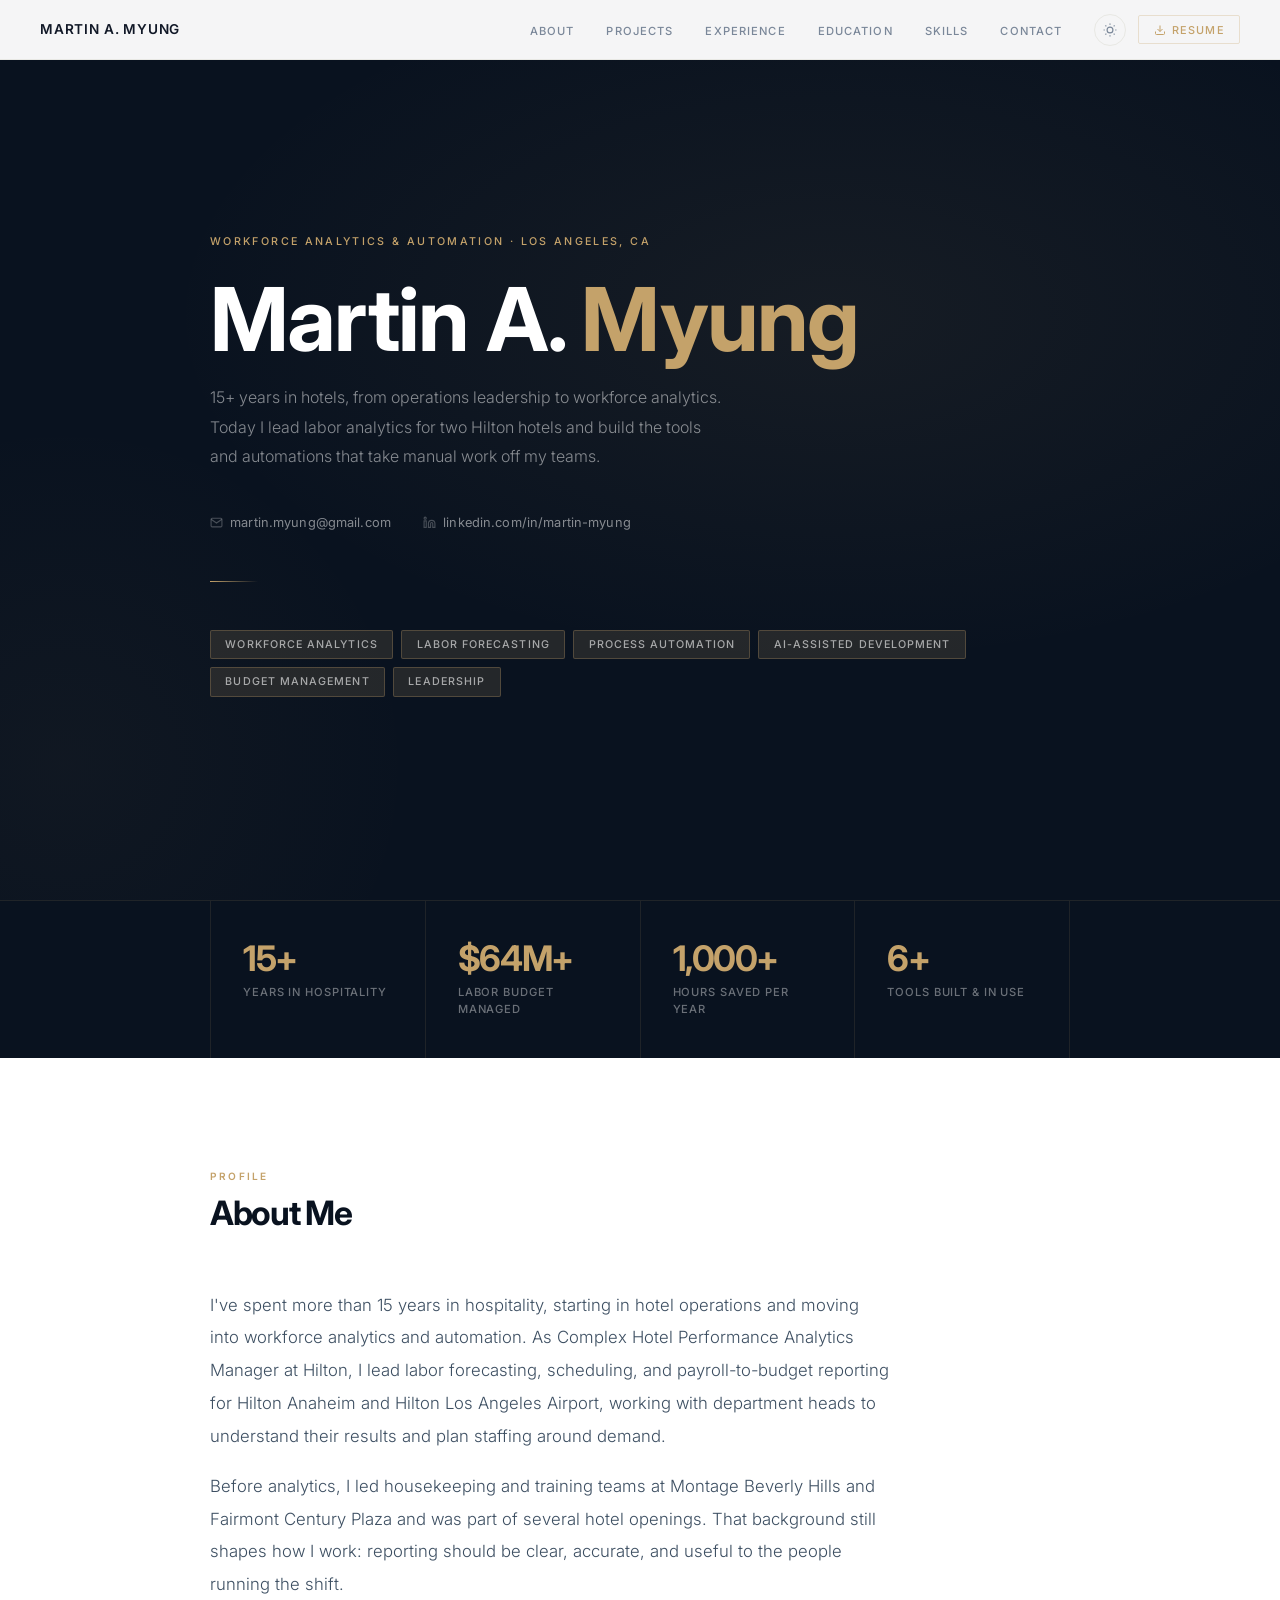
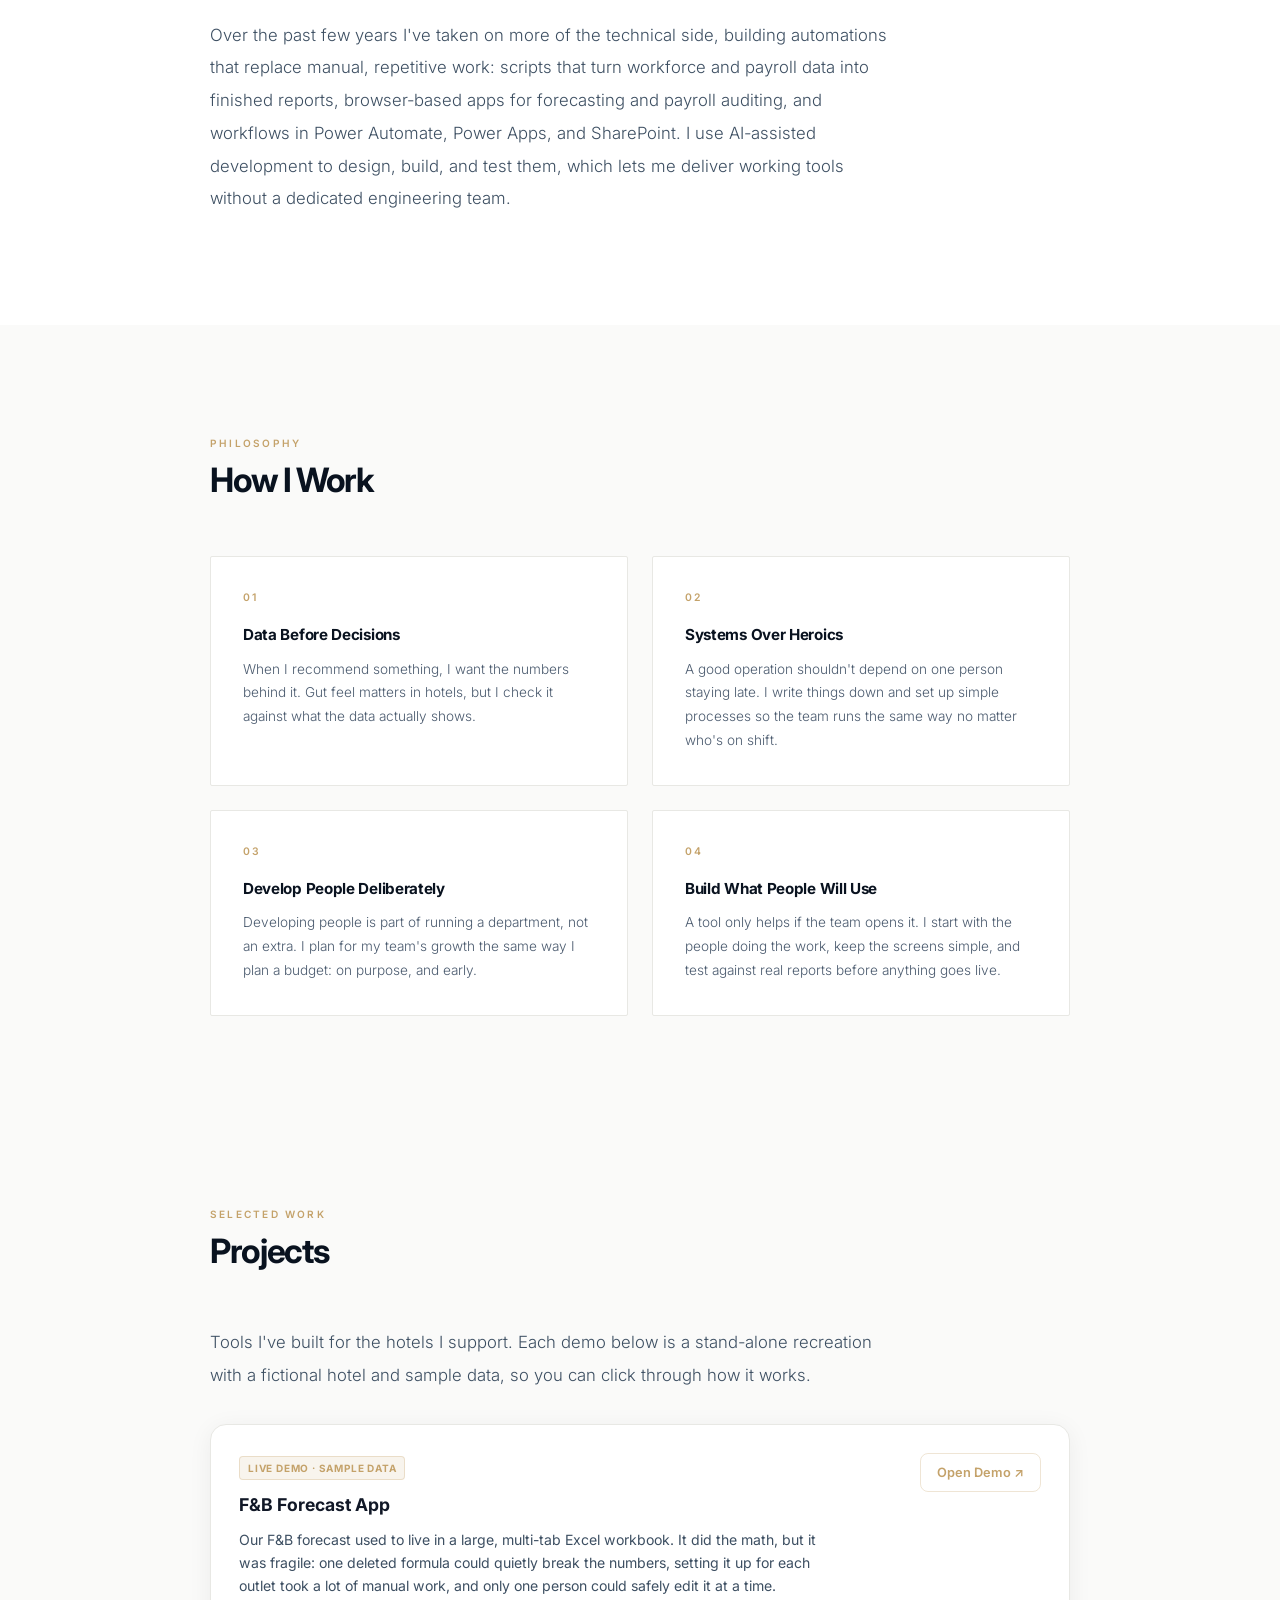
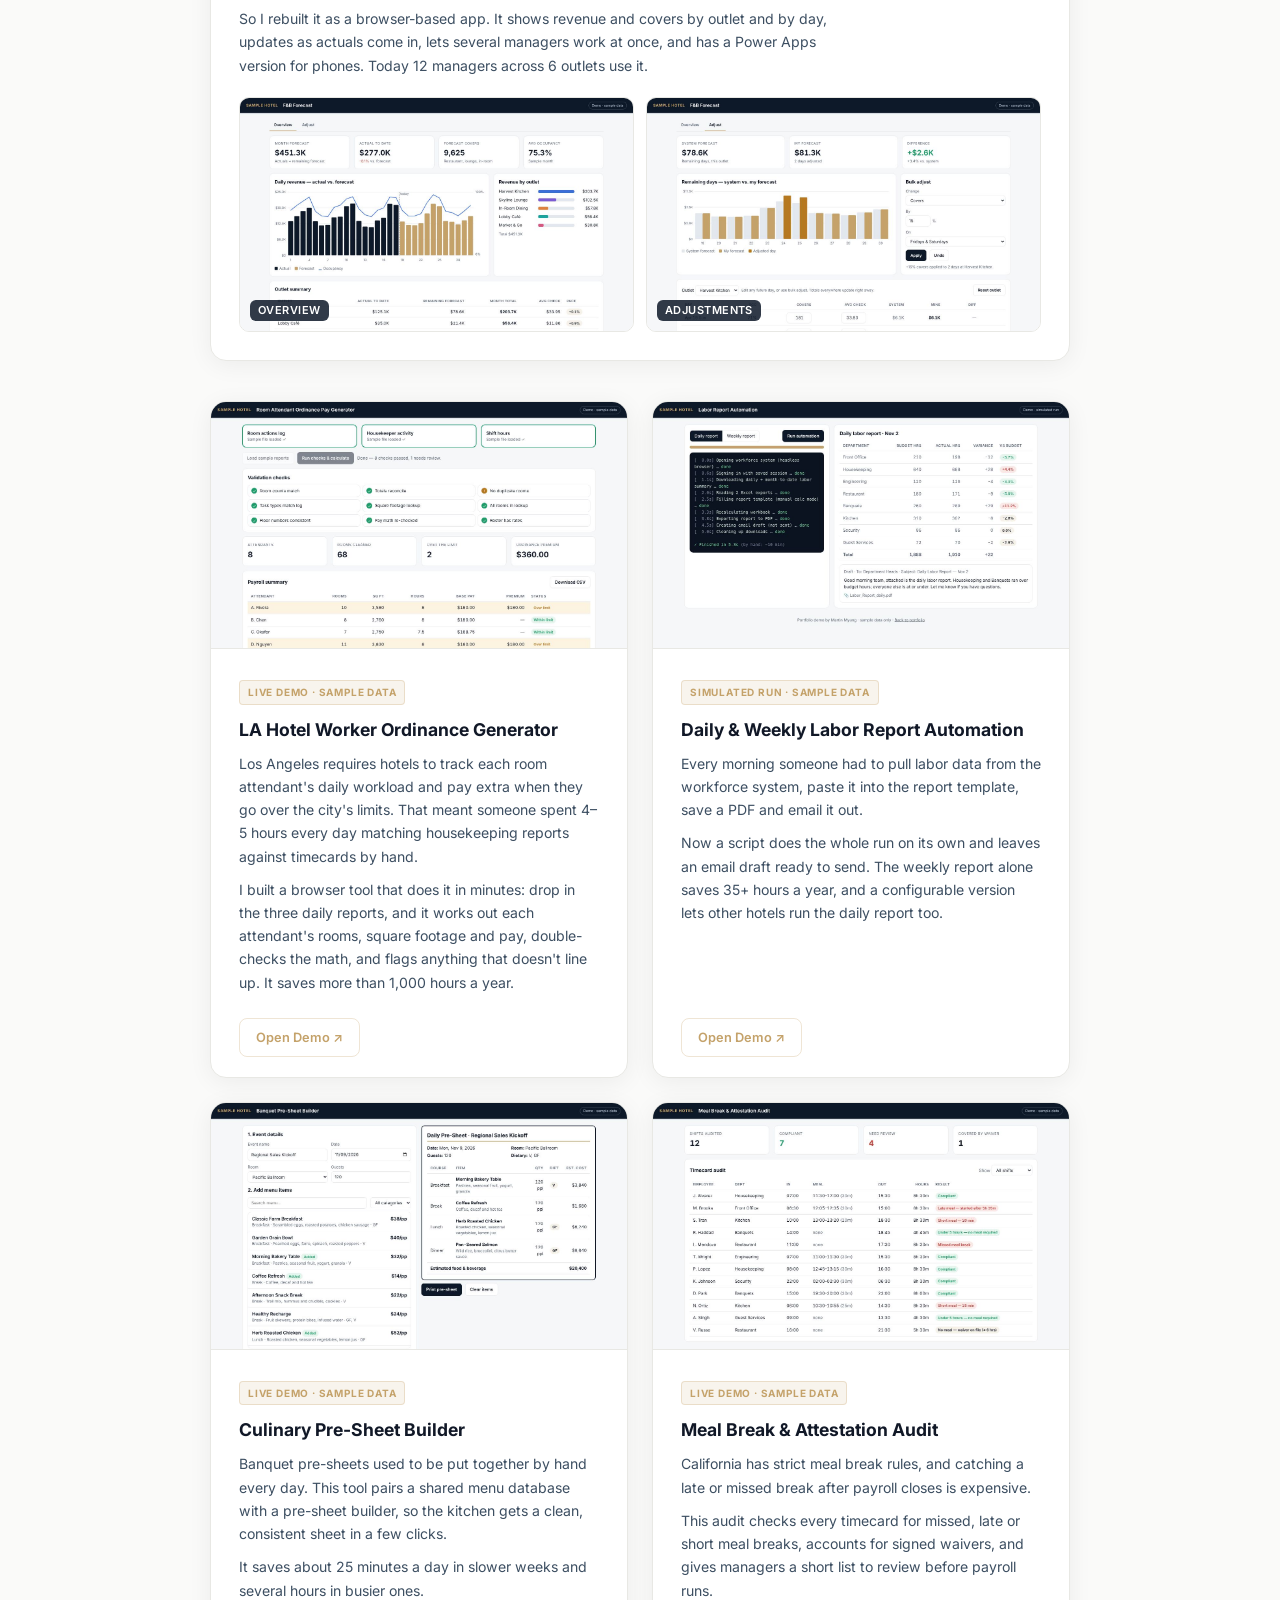
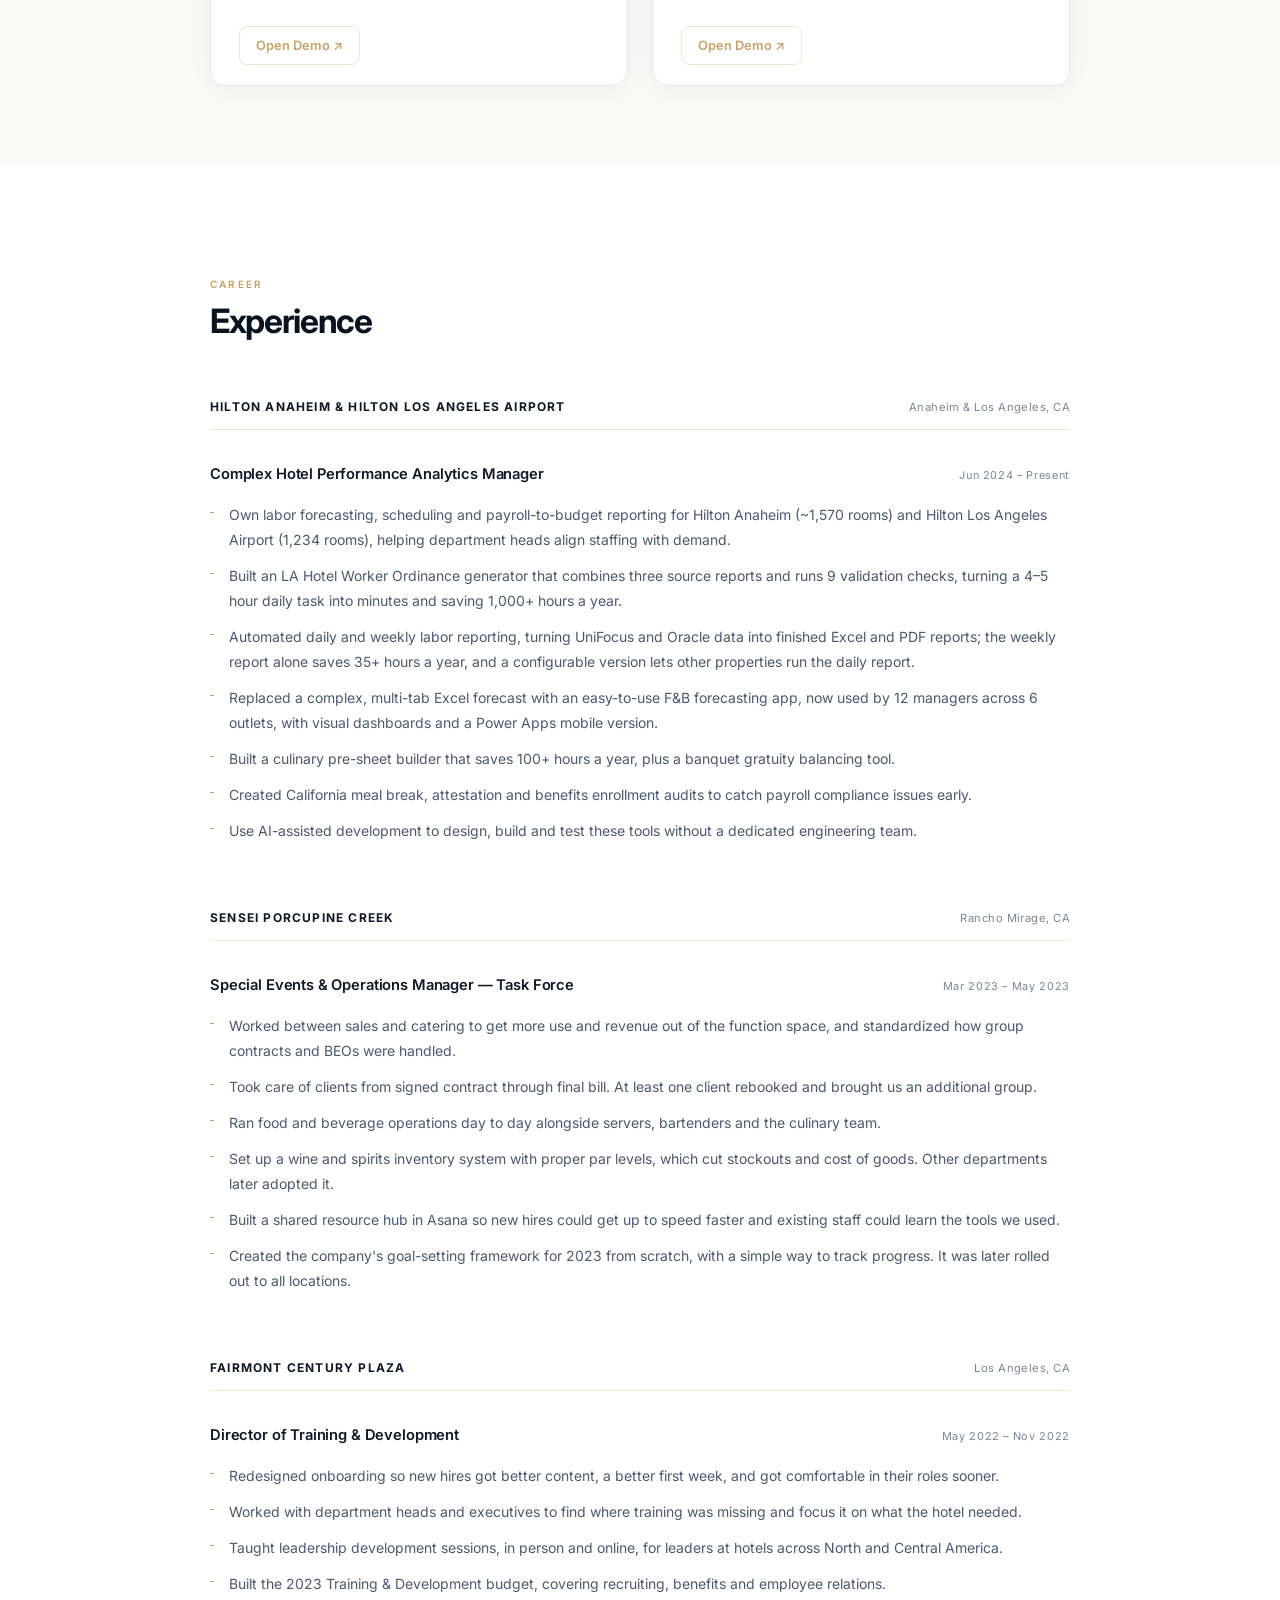
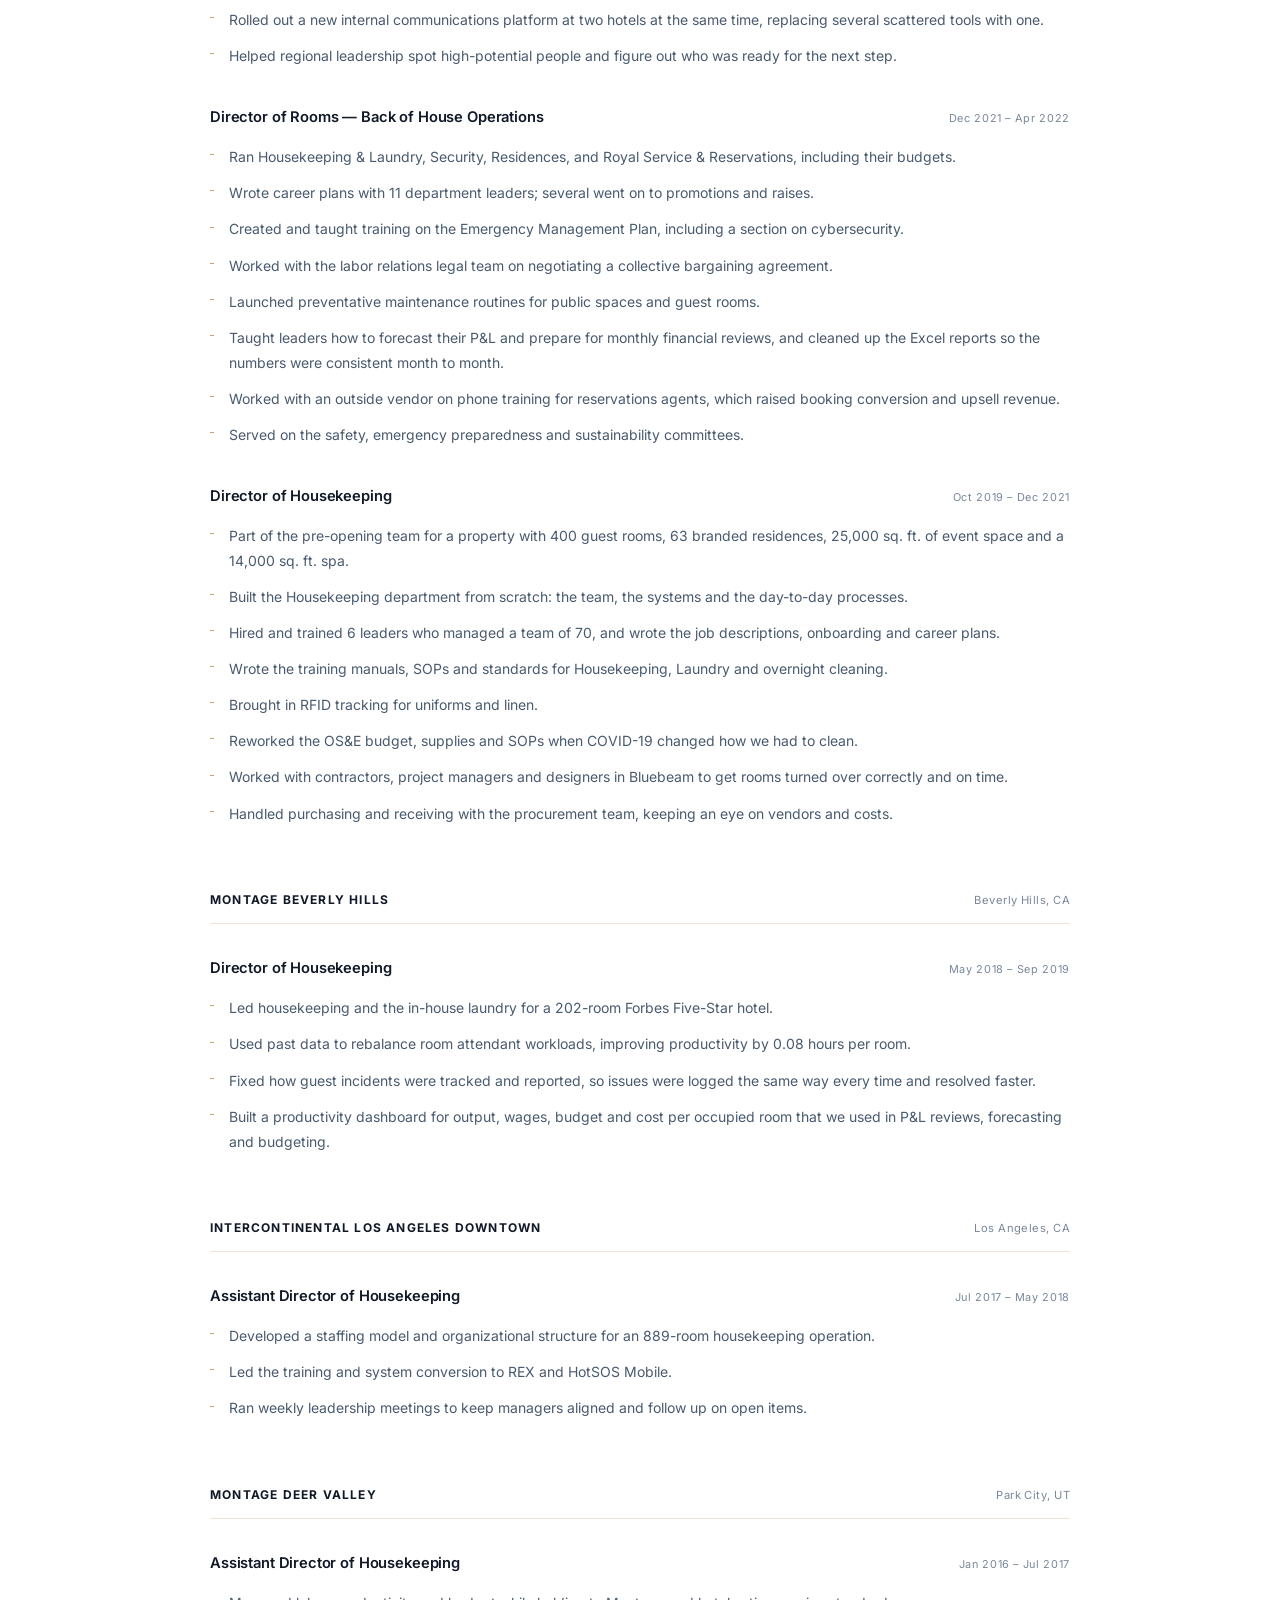
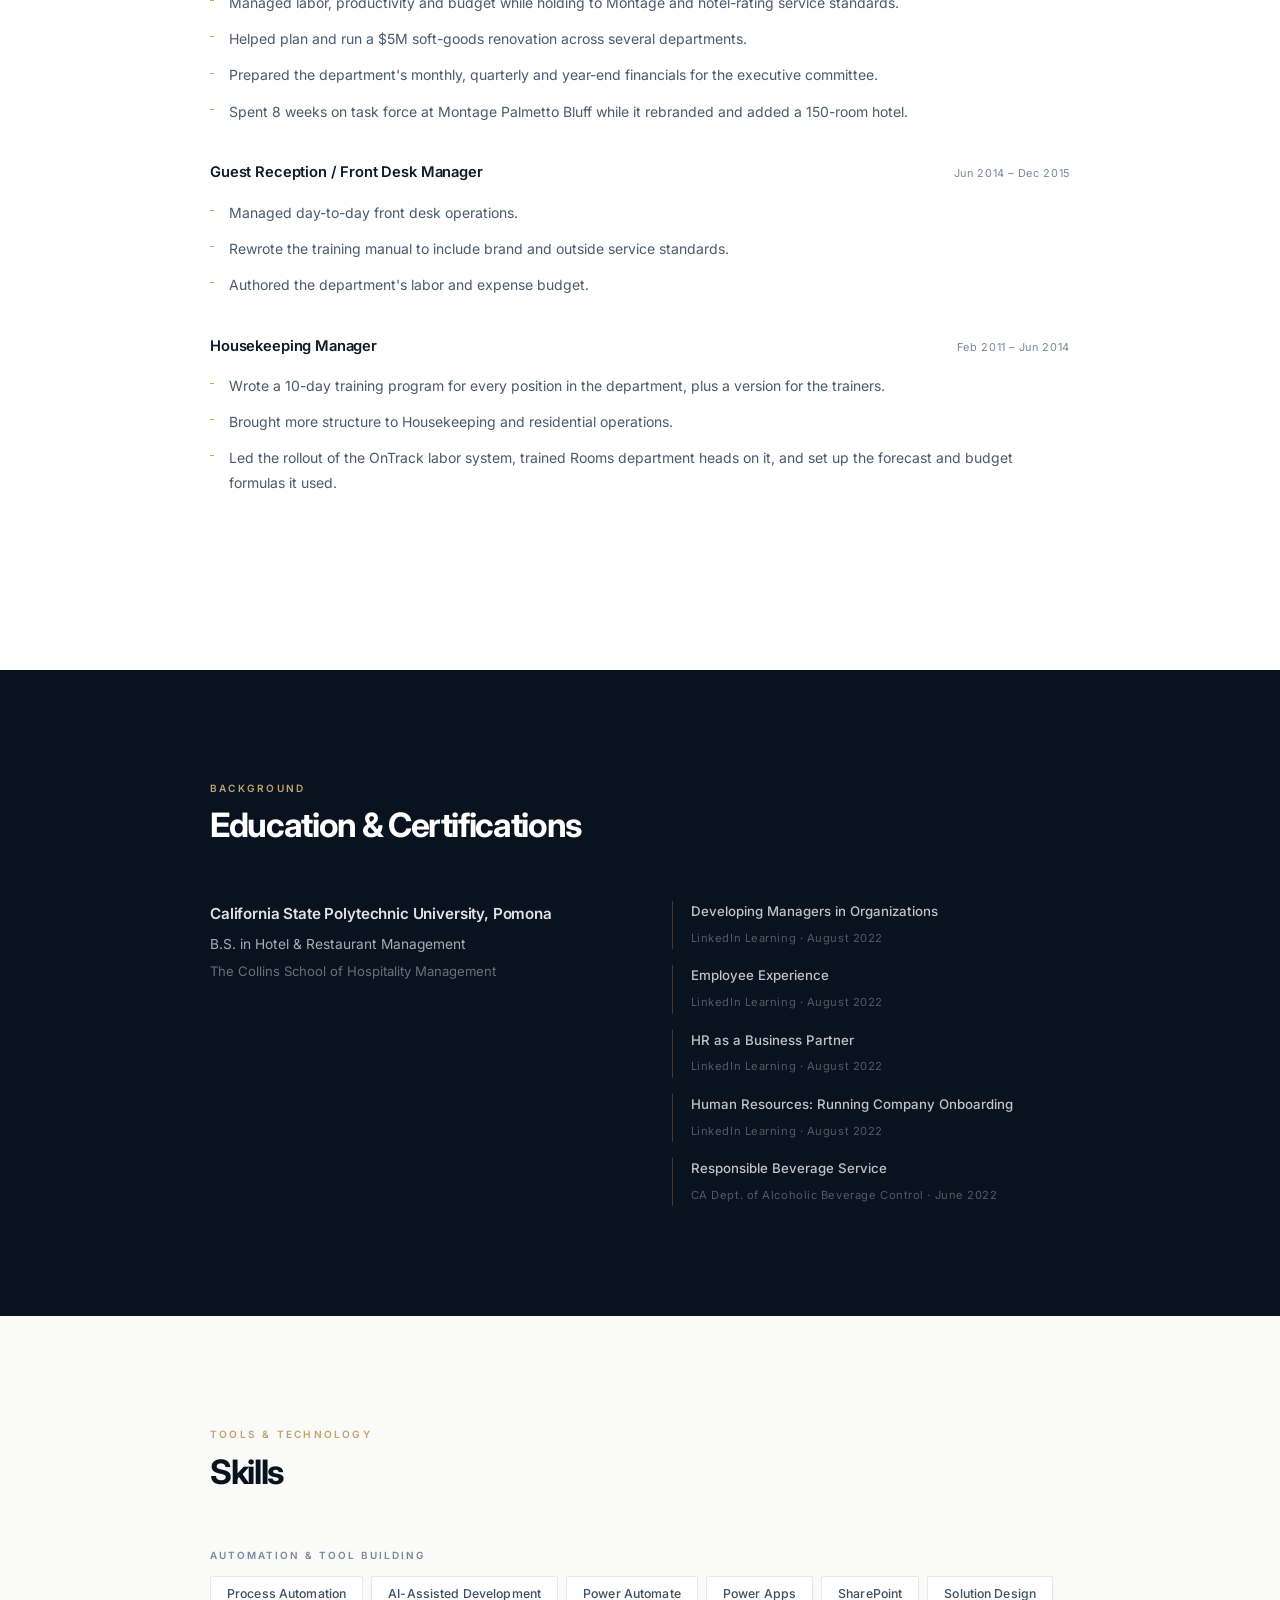
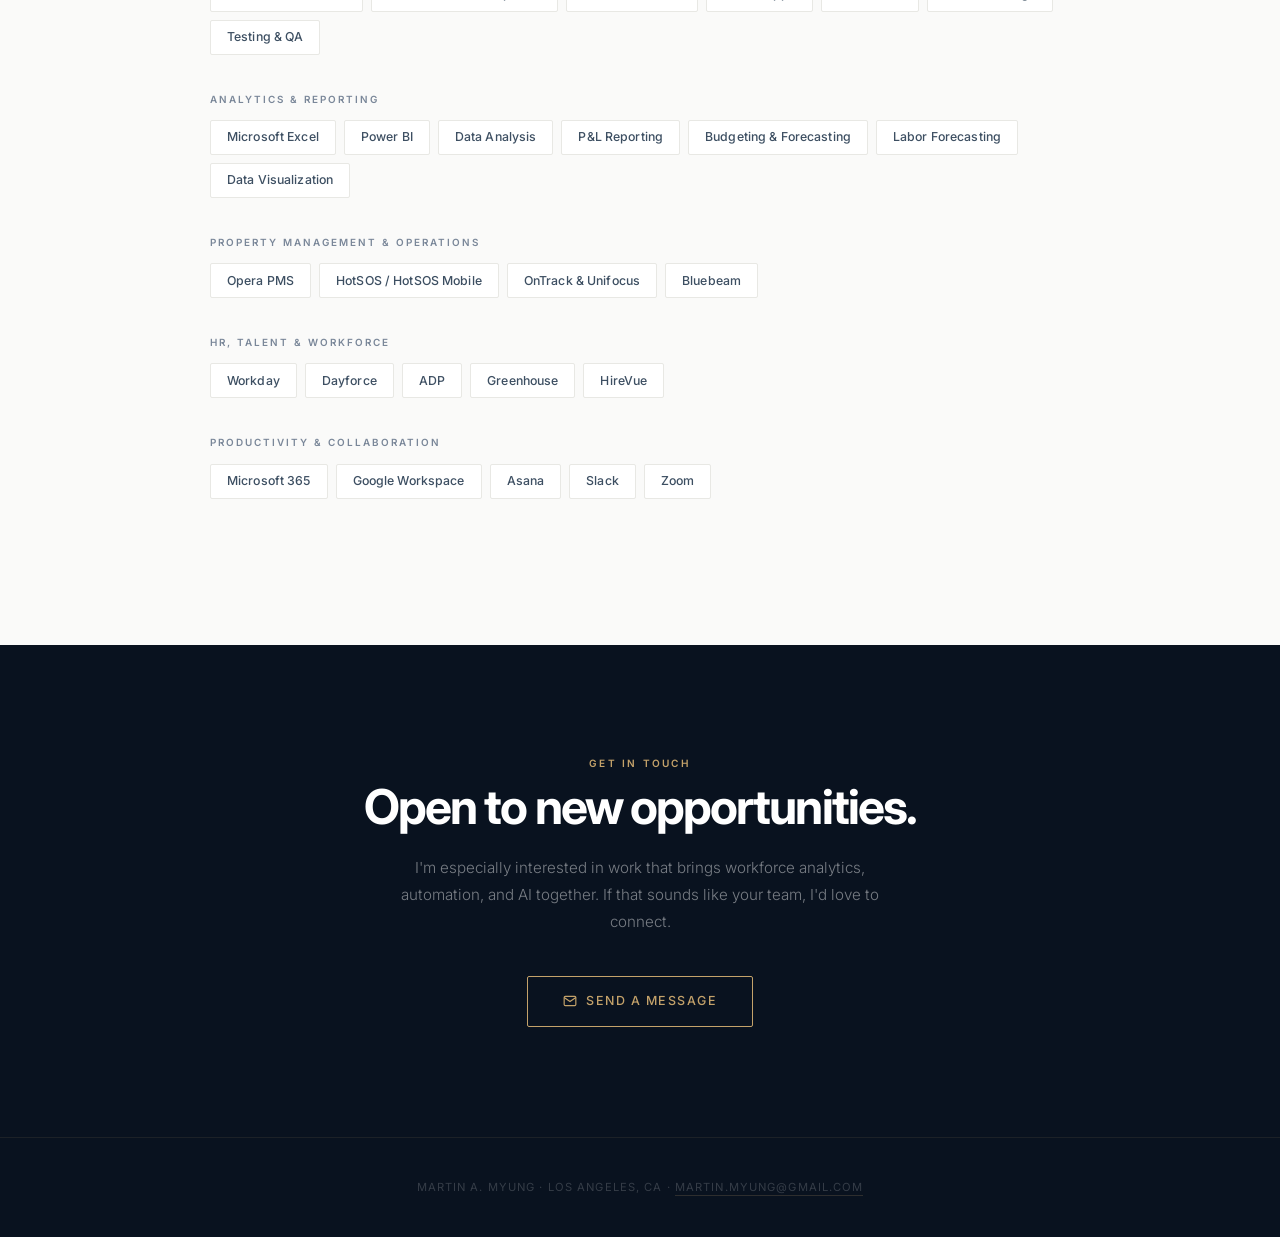
==== index.html @ 3f3755f2 "Rewrite page copy in a more natural voice" ====
<!DOCTYPE html>
<html lang="en">
<head>
  <meta charset="UTF-8" />
  <meta name="viewport" content="width=device-width, initial-scale=1.0" />
  <title>Martin A. Myung — Workforce Analytics &amp; Automation</title>
  <meta name="robots" content="noindex, nofollow" />
  <link rel="preconnect" href="https://fonts.googleapis.com" />
  <link rel="preconnect" href="https://fonts.gstatic.com" crossorigin />
  <link href="https://fonts.googleapis.com/css2?family=Inter:wght@300;400;500;600;700&display=swap" rel="stylesheet" />
  <style>
    *, *::before, *::after { box-sizing: border-box; margin: 0; padding: 0; }

    /* ── THEME VARIABLES ── */
    :root {
      --ink:        #09121f;
      --ink-lt:     #1a2638;
      --gold:       #c4a26a;
      --gold-dim:   rgba(196,162,106,0.15);
      --gold-line:  rgba(196,162,106,0.28);
      --bg:         #ffffff;
      --bg-alt:     #fafaf9;
      --surface:    #f2f2f0;
      --fg:         #111827;
      --fg-2:       #3d4f62;
      --fg-3:       #4a5a6e;
      --muted:      #7a8799;
      --border:     #e8e8e4;
      --nav-bg:     rgba(255,255,255,0.96);
      --nav-border: #e8e8e4;
      --title-col:  #09121f;
    }

    body.dark {
      --bg:         #0d1829;
      --bg-alt:     #0a1422;
      --surface:    #0f1e30;
      --fg:         #dde6f0;
      --fg-2:       #8fa5bc;
      --fg-3:       #7a95ab;
      --muted:      #556980;
      --border:     rgba(255,255,255,0.08);
      --nav-bg:     rgba(9,18,31,0.97);
      --nav-border: rgba(255,255,255,0.07);
      --title-col:  #dde6f0;
    }

    html { scroll-behavior: smooth; }

    body {
      font-family: 'Inter', sans-serif;
      background: var(--bg);
      color: var(--fg);
      line-height: 1.65;
      transition: background 0.3s, color 0.3s;
    }

    /* ── SCROLL PROGRESS ── */
    #progress-bar {
      position: fixed; top: 0; left: 0; z-index: 200;
      height: 2px; width: 0;
      background: linear-gradient(to right, var(--gold), rgba(196,162,106,0.4));
      transition: width 0.1s linear;
      pointer-events: none;
    }

    /* ── NAV ── */
    nav {
      position: fixed; top: 0; left: 0; right: 0; z-index: 100;
      background: var(--nav-bg);
      backdrop-filter: blur(12px);
      border-bottom: 1px solid var(--nav-border);
      padding: 0 2.5rem;
      display: flex; align-items: center; justify-content: space-between;
      height: 60px;
      transition: background 0.3s, border-color 0.3s;
    }
    nav .logo {
      font-size: 0.85rem; font-weight: 600;
      color: var(--fg); letter-spacing: 0.06em;
      text-transform: uppercase;
      transition: color 0.3s;
    }
    .nav-right {
      display: flex; align-items: center; gap: 2rem;
    }
    nav ul {
      list-style: none;
      display: flex; gap: 2rem;
    }
    nav ul a {
      color: var(--muted);
      text-decoration: none; font-size: 0.7rem;
      font-weight: 500; letter-spacing: 0.1em;
      text-transform: uppercase;
      transition: color 0.2s;
      position: relative; padding-bottom: 3px;
    }
    nav ul a::after {
      content: ''; position: absolute; bottom: 0; left: 0;
      width: 0; height: 1px; background: var(--gold);
      transition: width 0.2s ease;
    }
    nav ul a:hover { color: var(--fg); }
    nav ul a:hover::after { width: 100%; }
    .nav-actions {
      display: flex; align-items: center; gap: 0.75rem;
    }
    .theme-toggle {
      background: none; border: 1px solid var(--border);
      border-radius: 50%; width: 32px; height: 32px;
      cursor: pointer; display: flex; align-items: center; justify-content: center;
      color: var(--muted); transition: border-color 0.2s, color 0.2s;
    }
    .theme-toggle:hover { border-color: var(--gold); color: var(--gold); }
    .theme-toggle svg { width: 14px; height: 14px; }
    .icon-moon { display: none; }
    body.dark .icon-sun { display: none; }
    body.dark .icon-moon { display: block; }
    .nav-pdf {
      background: none; border: 1px solid var(--gold-line);
      color: var(--gold); font-size: 0.68rem; font-weight: 500;
      letter-spacing: 0.1em; text-transform: uppercase;
      padding: 0.4rem 0.9rem; border-radius: 2px;
      cursor: pointer; display: flex; align-items: center; gap: 0.4rem;
      transition: background 0.2s, color 0.2s;
      font-family: 'Inter', sans-serif;
    }
    .nav-pdf:hover { background: var(--gold-dim); color: var(--gold); }
    .nav-pdf svg { width: 12px; height: 12px; }

    /* ── FADE-IN ANIMATION ── */
    .fade-in {
      opacity: 0; transform: translateY(22px);
      transition: opacity 0.65s ease, transform 0.65s ease;
    }
    .fade-in.visible { opacity: 1; transform: translateY(0); }

    /* ── HERO ── */
    .hero {
      min-height: 100vh;
      background: var(--ink);
      display: flex; align-items: center;
      padding: 110px 2.5rem 80px;
      position: relative; overflow: hidden;
    }
    .hero::before {
      content: '';
      position: absolute; inset: 0;
      background:
        radial-gradient(ellipse 80% 60% at 65% 35%, rgba(196,162,106,0.07) 0%, transparent 65%),
        radial-gradient(ellipse 50% 70% at 5% 85%, rgba(196,162,106,0.04) 0%, transparent 55%);
      pointer-events: none;
    }
    .hero-inner {
      max-width: 860px; margin: 0 auto; width: 100%;
      position: relative;
    }
    .hero-eyebrow {
      font-size: 0.67rem; letter-spacing: 0.22em;
      text-transform: uppercase; color: var(--gold);
      font-weight: 500; margin-bottom: 1.5rem;
    }
    .hero h1 {
      font-size: clamp(3rem, 7.5vw, 5.5rem);
      font-weight: 700; line-height: 1.0;
      color: #fff; margin-bottom: 1.25rem;
      letter-spacing: -0.02em;
    }
    .hero h1 span { color: var(--gold); }
    .hero-tagline {
      font-size: 1rem; font-weight: 300;
      color: rgba(255,255,255,0.5);
      max-width: 520px; margin-bottom: 2.5rem;
      line-height: 1.85;
    }
    .hero-contact {
      display: flex; flex-wrap: wrap; gap: 2rem;
    }
    .hero-contact a {
      color: rgba(255,255,255,0.5); text-decoration: none;
      font-size: 0.8rem; font-weight: 400;
      display: flex; align-items: center; gap: 0.45rem;
      transition: color 0.2s; letter-spacing: 0.01em;
    }
    .hero-contact a:hover { color: rgba(255,255,255,0.9); }
    .hero-contact a svg { width: 13px; height: 13px; opacity: 0.5; }
    .hero-divider {
      width: 48px; height: 1px;
      background: linear-gradient(to right, var(--gold), transparent);
      margin: 3rem 0;
    }
    .competencies-bar {
      display: flex; flex-wrap: wrap; gap: 0.5rem;
    }
    .chip {
      border: 1px solid var(--gold-line);
      background: var(--gold-dim);
      color: rgba(255,255,255,0.6); font-size: 0.67rem;
      font-weight: 500; letter-spacing: 0.1em;
      text-transform: uppercase;
      padding: 0.3rem 0.9rem; border-radius: 2px;
      transition: background 0.2s, color 0.2s;
    }
    .chip:hover { background: rgba(196,162,106,0.28); color: rgba(255,255,255,0.88); }

    /* ── STATS ── */
    #stats {
      background: var(--ink);
      padding: 0 2.5rem;
      border-top: 1px solid rgba(196,162,106,0.12);
    }
    .stats-inner {
      max-width: 860px; margin: 0 auto;
      display: grid; grid-template-columns: repeat(4,1fr);
      border-left: 1px solid rgba(196,162,106,0.12);
    }
    .stat {
      padding: 2.5rem 2rem;
      border-right: 1px solid rgba(196,162,106,0.12);
      transition: background 0.2s;
    }
    .stat:hover { background: rgba(196,162,106,0.04); }
    .stat-number {
      display: block;
      font-size: 2.2rem; font-weight: 700;
      color: var(--gold); letter-spacing: -0.04em;
      line-height: 1; margin-bottom: 0.5rem;
    }
    .stat-label {
      display: block;
      font-size: 0.7rem; font-weight: 500;
      color: rgba(255,255,255,0.4);
      letter-spacing: 0.08em; text-transform: uppercase;
      line-height: 1.5;
    }
    @media (max-width: 640px) {
      .stats-inner { grid-template-columns: repeat(2,1fr); }
    }

    /* ── SECTIONS ── */
    section { padding: 110px 2.5rem; }
    .container { max-width: 860px; margin: 0 auto; }

    .section-label {
      font-size: 0.63rem; letter-spacing: 0.22em;
      text-transform: uppercase; color: var(--gold);
      font-weight: 600; margin-bottom: 0.6rem;
    }
    .section-title {
      font-size: 2.1rem; font-weight: 700;
      color: var(--title-col); margin-bottom: 3.5rem;
      letter-spacing: -0.04em; line-height: 1.15;
      transition: color 0.3s;
    }

    /* ── SUMMARY ── */
    #summary { background: var(--bg); transition: background 0.3s; }
    .summary-text {
      font-size: 1.05rem; font-weight: 300;
      line-height: 1.95; max-width: 680px;
      color: var(--fg-2); transition: color 0.3s;
    }

    /* ── HOW I WORK ── */
    #approach { background: var(--bg-alt); transition: background 0.3s; }
    .summary-text + .summary-text { margin-top: 1.1rem; }
    .principles-grid {
      display: grid; grid-template-columns: repeat(2, 1fr); gap: 1.5rem;
    }
    @media (max-width: 720px) { .principles-grid { grid-template-columns: 1fr; } }
    .principle {
      padding: 2rem;
      border: 1px solid var(--border);
      border-radius: 2px;
      background: var(--bg);
      transition: border-color 0.25s, background 0.3s, transform 0.25s;
    }
    .principle:hover {
      border-color: var(--gold-line);
      transform: translateY(-3px);
    }
    .principle-number {
      display: block;
      font-size: 0.65rem; font-weight: 600;
      color: var(--gold); letter-spacing: 0.15em;
      margin-bottom: 1rem;
    }
    .principle h3 {
      font-size: 0.95rem; font-weight: 700;
      color: var(--title-col); letter-spacing: -0.02em;
      margin-bottom: 0.65rem;
      transition: color 0.3s;
    }
    .principle p {
      font-size: 0.85rem; line-height: 1.75;
      color: var(--fg-3); font-weight: 300;
      transition: color 0.3s;
    }

    /* ── EXPERIENCE ── */
    #experience { background: var(--bg); transition: background 0.3s; }

    .company-block { margin-bottom: 4rem; }
    .company-header {
      display: flex; align-items: baseline;
      justify-content: space-between; flex-wrap: wrap;
      gap: 0.5rem;
      border-bottom: 1px solid var(--gold-line);
      padding-bottom: 0.8rem; margin-bottom: 2rem;
      transition: border-color 0.3s;
    }
    .company-name {
      font-size: 0.75rem; font-weight: 700;
      color: var(--fg); letter-spacing: 0.1em;
      text-transform: uppercase;
      transition: color 0.3s;
    }
    .company-location {
      font-size: 0.7rem; color: var(--muted);
      font-weight: 400; letter-spacing: 0.04em;
      transition: color 0.3s;
    }

    .role { margin-bottom: 2.25rem; }
    .role-header {
      display: flex; align-items: baseline;
      justify-content: space-between; flex-wrap: wrap;
      gap: 0.5rem; margin-bottom: 1rem;
    }
    .role-title {
      font-size: 0.92rem; font-weight: 600;
      color: var(--fg); letter-spacing: -0.01em;
      transition: color 0.3s;
    }
    .role-dates {
      font-size: 0.68rem; color: var(--muted);
      font-weight: 400; white-space: nowrap;
      letter-spacing: 0.06em;
      transition: color 0.3s;
    }
    .role ul {
      list-style: none; padding: 0;
      display: flex; flex-direction: column; gap: 0.7rem;
    }
    .role ul li {
      font-size: 0.875rem; line-height: 1.78;
      color: var(--fg-3);
      padding-left: 1.2rem; position: relative;
      transition: color 0.3s;
    }
    .role ul li::before {
      content: '';
      position: absolute; left: 0; top: 0.65em;
      width: 4px; height: 1px;
      background: var(--gold);
    }

    /* ── EDUCATION & CERTS ── */
    #education { background: var(--ink); }
    #education .section-title { color: #fff; }
    #education .section-label { color: var(--gold); }

    .edu-grid {
      display: grid;
      grid-template-columns: 1fr 1fr;
      gap: 4rem;
    }
    @media (max-width: 640px) { .edu-grid { grid-template-columns: 1fr; } }

    .edu-block h3 {
      font-size: 0.95rem; font-weight: 600;
      color: rgba(255,255,255,0.88);
      letter-spacing: -0.01em; margin-bottom: 0.45rem;
    }
    .edu-block p {
      font-size: 0.82rem; color: rgba(255,255,255,0.4);
      line-height: 1.65;
    }
    .edu-block .degree {
      font-size: 0.86rem; color: rgba(255,255,255,0.65);
      margin-bottom: 0.3rem;
    }
    .cert-list {
      list-style: none;
      display: flex; flex-direction: column; gap: 1rem;
    }
    .cert-list li {
      border-left: 1px solid var(--gold-line);
      padding-left: 1.1rem;
      transition: border-color 0.2s;
    }
    .cert-list li:hover { border-color: var(--gold); }
    .cert-list li strong {
      display: block; font-size: 0.83rem;
      font-weight: 500; color: rgba(255,255,255,0.75);
    }
    .cert-list li span {
      font-size: 0.7rem; color: rgba(255,255,255,0.3);
      letter-spacing: 0.05em;
    }

    /* ── SKILLS ── */
    #skills { background: var(--bg-alt); transition: background 0.3s; }
    .skills-group { margin-bottom: 2.25rem; }
    .skills-group-label {
      font-size: 0.62rem; letter-spacing: 0.2em;
      text-transform: uppercase; color: var(--muted);
      font-weight: 600; margin-bottom: 0.8rem;
      transition: color 0.3s;
    }
    .skills-grid {
      display: flex; flex-wrap: wrap; gap: 0.5rem;
    }
    .skill-tag {
      background: var(--bg);
      border: 1px solid var(--border);
      color: var(--fg-2); font-size: 0.77rem;
      font-weight: 500; letter-spacing: 0.01em;
      padding: 0.4rem 1rem; border-radius: 2px;
      transition: border-color 0.2s, color 0.2s, background 0.3s;
    }
    .skill-tag:hover { border-color: var(--gold-line); color: var(--fg); }

    /* ── CONTACT CTA ── */
    #contact {
      background: var(--ink);
      text-align: center;
    }
    .contact-inner { max-width: 600px; margin: 0 auto; }
    #contact .section-label { justify-content: center; display: block; }
    .contact-heading {
      font-size: clamp(2rem, 5vw, 3rem);
      font-weight: 700; color: #fff;
      letter-spacing: -0.04em; line-height: 1.1;
      margin-bottom: 1.25rem;
    }
    .contact-sub {
      font-size: 0.95rem; font-weight: 300;
      color: rgba(255,255,255,0.45);
      line-height: 1.8; margin-bottom: 2.5rem;
      max-width: 480px; margin-left: auto; margin-right: auto;
    }
    .contact-sub { margin-bottom: 2.5rem; }
    .cta-button {
      display: inline-flex; align-items: center; gap: 0.6rem;
      background: none;
      border: 1px solid var(--gold);
      color: var(--gold); font-size: 0.78rem; font-weight: 500;
      letter-spacing: 0.12em; text-transform: uppercase;
      padding: 0.9rem 2.2rem; border-radius: 2px;
      text-decoration: none;
      transition: background 0.2s, color 0.2s;
    }
    .cta-button:hover { background: var(--gold); color: var(--ink); }
    .cta-button svg { width: 14px; height: 14px; }

    /* ── FOOTER ── */
    footer {
      background: var(--ink);
      text-align: center; padding: 2.5rem 1rem;
      border-top: 1px solid rgba(196,162,106,0.1);
    }
    footer p {
      font-size: 0.7rem; color: rgba(255,255,255,0.18);
      letter-spacing: 0.1em; text-transform: uppercase;
    }
    footer a {
      color: inherit; text-decoration: none;
      border-bottom: 1px solid rgba(196,162,106,0.2);
      padding-bottom: 1px;
      transition: border-color 0.2s;
    }
    footer a:hover { border-color: var(--gold); }

    /* ── HAMBURGER ── */
    .hamburger {
      display: none;
      flex-direction: column; justify-content: center; gap: 5px;
      background: none; border: none; cursor: pointer;
      padding: 4px; z-index: 110;
    }
    .hamburger span {
      display: block; width: 22px; height: 1.5px;
      background: var(--fg);
      transition: transform 0.25s ease, opacity 0.25s ease;
    }
    body.menu-open .hamburger span:nth-child(1) { transform: translateY(6.5px) rotate(45deg); }
    body.menu-open .hamburger span:nth-child(2) { opacity: 0; }
    body.menu-open .hamburger span:nth-child(3) { transform: translateY(-6.5px) rotate(-45deg); }

    /* ── MOBILE MENU ── */
    .mobile-menu {
      display: none;
      position: fixed; top: 60px; left: 0; right: 0; z-index: 98;
      background: var(--nav-bg);
      backdrop-filter: blur(14px);
      border-bottom: 1px solid var(--nav-border);
      padding: 1.25rem 1.75rem 1.75rem;
      flex-direction: column;
      transition: background 0.3s;
    }
    body.menu-open .mobile-menu { display: flex; }
    .mobile-menu nav-links { display: flex; flex-direction: column; }
    .mobile-menu a {
      color: var(--fg); text-decoration: none;
      font-size: 0.78rem; font-weight: 500;
      letter-spacing: 0.1em; text-transform: uppercase;
      padding: 0.85rem 0;
      border-bottom: 1px solid var(--border);
      transition: color 0.2s;
    }
    .mobile-menu a:hover { color: var(--gold); }
    .mobile-menu-actions {
      display: flex; align-items: center; gap: 0.75rem;
      padding-top: 1.25rem;
    }

    /* ── RESPONSIVE ── */
    @media (max-width: 768px) {
      /* Nav */
      .hamburger { display: flex; }
      nav ul { display: none; }
      .nav-actions { display: none; }
      nav { padding: 0 1.5rem; }

      /* Hero */
      .hero { padding: 90px 1.5rem 60px; min-height: auto; }
      .hero-divider { margin: 2rem 0; }
      .hero-contact { gap: 1.1rem; flex-direction: column; }

      /* Stats */
      #stats { padding: 0; }
      .stat { padding: 1.6rem 1.25rem; }
      .stat-number { font-size: 1.75rem; }
      .stat-label { font-size: 0.65rem; }

      /* Sections */
      section { padding: 65px 1.5rem; }

      /* Principles */
      .principle { padding: 1.5rem; }

      /* Contact */
      .contact-heading { font-size: 2rem; }
      .contact-sub { font-size: 0.875rem; }

      /* Role header stacks nicely */
      .role-header { flex-direction: column; gap: 0.2rem; }
      .company-header { flex-direction: column; gap: 0.25rem; }

      /* Education */
      .edu-grid { gap: 2.5rem; }

      /* Footer */
      footer { padding: 2rem 1rem; }
    }

    @media (max-width: 400px) {
      .hero h1 { letter-spacing: -0.03em; }
      .stat-number { font-size: 1.5rem; }
      .cta-button { padding: 0.8rem 1.5rem; font-size: 0.72rem; }
    }

    /* ── FEATURED WORK ── */
    #work { background: var(--bg-alt); padding: 80px 0; }
    .work-grid { display: grid; gap: 40px; }
    .work-shots { display: grid; grid-template-columns: 1fr 1fr; gap: 12px; padding: 0 28px 28px; }
    @media (max-width: 640px) { .work-shots { grid-template-columns: 1fr; } }
    .work-shot { display: block; position: relative; border: 1px solid var(--border); border-radius: 10px; overflow: hidden; line-height: 0; }
    .work-shot img { width: 100%; height: auto; display: block; transition: transform .3s; }
    .work-shot:hover img { transform: scale(1.02); }
    .work-shot span { position: absolute; left: 10px; bottom: 10px; line-height: 1; font-size: 11px; font-weight: 600; letter-spacing: .04em; text-transform: uppercase; background: rgba(13,24,41,.85); color: #fff; padding: 5px 8px; border-radius: 6px; }
    .work-shot.single { border: 0; border-bottom: 1px solid var(--border); border-radius: 0; aspect-ratio: 16 / 9.5; }
    .work-shot.single img { height: 100%; object-fit: cover; object-position: top left; }
    .work-pair { display: grid; grid-template-columns: repeat(2, minmax(0,1fr)); gap: 24px; }
    @media (max-width: 860px) { .work-pair { grid-template-columns: 1fr; } }
    .work-pair .work-card { display: flex; flex-direction: column; }
    .work-pair .work-card-header { flex-direction: column; flex: 1; }
    .work-pair .work-open-btn { margin-top: auto; }
    .work-card { background: var(--bg); border: 1px solid var(--border); border-radius: 16px; overflow: hidden; box-shadow: 0 4px 24px rgba(0,0,0,0.06); }
    .work-card-header { display: flex; align-items: flex-start; justify-content: space-between; gap: 24px; padding: 28px 28px 20px; }
    .work-tag { display: inline-block; font-size: 10px; font-weight: 700; letter-spacing: 0.08em; text-transform: uppercase; color: var(--gold); background: rgba(196,162,106,0.12); border: 1px solid var(--gold-line); border-radius: 4px; padding: 3px 8px; margin-bottom: 10px; }
    .work-card-header h3 { font-size: 1.1rem; font-weight: 700; color: var(--fg); margin-bottom: 8px; }
    .work-card-header p { font-size: 0.88rem; color: var(--fg-2); line-height: 1.65; max-width: 600px; }
    .work-open-btn { flex-shrink: 0; font-size: 0.8rem; font-weight: 600; color: var(--gold); border: 1px solid var(--gold-line); border-radius: 8px; padding: 8px 16px; text-decoration: none; white-space: nowrap; transition: background 0.2s; }
    .work-open-btn:hover { background: var(--gold-dim); }
    .work-preview { border-top: 1px solid var(--border); }
    .browser-bar { display: flex; align-items: center; gap: 10px; padding: 10px 14px; background: var(--surface); border-bottom: 1px solid var(--border); }
    .browser-dots { display: flex; gap: 5px; }
    .browser-dots span { width: 10px; height: 10px; border-radius: 50%; background: #e0e0e0; }
    .browser-dots span:nth-child(1) { background: #ff5f57; }
    .browser-dots span:nth-child(2) { background: #febc2e; }
    .browser-dots span:nth-child(3) { background: #28c840; }
    .browser-url { font-size: 11px; color: var(--muted); font-family: monospace; }
    .work-preview iframe { width: 100%; height: 480px; border: none; display: block; }
    @media (max-width: 600px) { .work-card-header { flex-direction: column; } .work-preview iframe { height: 320px; } }

    /* ── PRINT STYLESHEET (targets 2 pages) ── */
    @media print {
      @page { size: letter; margin: 0.55in 0.7in; }

      /* Hide everything web-only */
      #progress-bar, nav, .mobile-menu, #stats, #approach,
      #contact, footer, .hero-tagline, .competencies-bar,
      .hero-divider, .section-label { display: none !important; }

      /* Base reset */
      *, *::before, *::after { transition: none !important; animation: none !important; }
      .fade-in { opacity: 1 !important; transform: none !important; }
      body { background: #fff !important; color: #111 !important;
             font-size: 8pt; line-height: 1.4; }

      /* ── HEADER (was hero) ── */
      .hero {
        min-height: unset !important;
        background: #fff !important;
        padding: 0 0 0.2in !important;
        border-bottom: 1.5pt solid #09121f;
        margin-bottom: 0.18in;
      }
      .hero::before { display: none !important; }
      .hero-inner { max-width: 100% !important; }
      .hero-eyebrow {
        font-size: 7pt !important; color: #c4a26a !important;
        margin-bottom: 4pt !important;
      }
      .hero h1 {
        font-size: 20pt !important; color: #09121f !important;
        margin-bottom: 6pt !important; letter-spacing: -0.02em;
      }
      .hero-contact { flex-direction: row !important; gap: 1.2rem !important; flex-wrap: wrap; }
      .hero-contact a { color: #444 !important; font-size: 7.5pt !important; }
      .hero-contact a svg { display: none !important; }

      /* ── SECTIONS ── */
      section { padding: 0.12in 0 !important; }
      .container { max-width: 100% !important; padding: 0 !important; }

      .section-title {
        font-size: 9.5pt !important; font-weight: 700;
        color: #09121f !important; letter-spacing: 0.06em;
        text-transform: uppercase; margin-bottom: 0.1in !important;
        border-bottom: 0.5pt solid #ddd; padding-bottom: 3pt;
      }

      /* ── SUMMARY ── */
      #summary { padding: 0.1in 0 !important; }
      .summary-text {
        font-size: 7.5pt !important; line-height: 1.45 !important;
        color: #333 !important; max-width: 100% !important;
      }

      /* ── EXPERIENCE ── */
      #experience { padding: 0.1in 0 !important; background: #fff !important; }
      .company-block { margin-bottom: 0.1in !important; page-break-inside: avoid; }
      .company-header {
        border-bottom: 0.5pt solid #c4a26a !important;
        padding-bottom: 2pt !important; margin-bottom: 5pt !important;
      }
      .company-name {
        font-size: 7pt !important; font-weight: 700;
        color: #09121f !important; letter-spacing: 0.08em;
      }
      .company-location { font-size: 6.5pt !important; color: #888 !important; }
      .role { margin-bottom: 6pt !important; }
      .role-header { margin-bottom: 3pt !important; flex-direction: row !important; }
      .role-title { font-size: 8pt !important; color: #09121f !important; font-weight: 600; }
      .role-dates { font-size: 7pt !important; color: #777 !important; }
      .role ul { gap: 2pt !important; }
      .role ul li {
        font-size: 7.5pt !important; line-height: 1.38 !important;
        color: #333 !important; padding-left: 0.8rem !important;
      }
      .role ul li::before { top: 0.55em !important; width: 3px !important; }

      /* Limit bullets: recent roles get more, older get fewer */
      /* Hilton (1st): all 6  — Sensei (2nd): 3  — all others: 2 */
      .company-block:nth-child(2) .role ul li:nth-child(n+4) { display: none !important; }
      .company-block:nth-child(n+3) .role ul li:nth-child(n+3) { display: none !important; }

      /* ── EDUCATION ── */
      #education {
        background: #f7f7f7 !important;
        padding: 0.1in 0.15in !important;
        margin: 0 -0.15in;
      }
      #education .section-title { color: #09121f !important; }
      .edu-grid { gap: 1.5rem !important; grid-template-columns: 1fr 1fr !important; }
      .edu-block h3 { font-size: 8pt !important; color: #09121f !important; margin-bottom: 2pt !important; }
      .edu-block .degree { font-size: 7.5pt !important; color: #444 !important; }
      .edu-block p { font-size: 7pt !important; color: #777 !important; }
      .cert-list { gap: 5pt !important; }
      .cert-list li { padding-left: 7pt !important; }
      .cert-list li strong { font-size: 7.5pt !important; color: #09121f !important; }
      .cert-list li span { font-size: 6.5pt !important; color: #888 !important; }

      /* ── SKILLS ── */
      #skills { padding: 0.1in 0 !important; background: #fff !important; }
      .skills-group { margin-bottom: 6pt !important; }
      .skills-group-label { font-size: 6pt !important; margin-bottom: 4pt !important; }
      .skills-grid { gap: 3pt !important; }
      .skill-tag {
        font-size: 6.5pt !important; padding: 2pt 5pt !important;
        background: #f5f5f5 !important; border-color: #ddd !important;
        color: #333 !important; border-radius: 1px !important;
      }
    }
  </style>
</head>
<body>

<!-- SCROLL PROGRESS -->
<div id="progress-bar"></div>

<!-- NAV -->
<nav>
  <div class="logo">Martin A. Myung</div>
  <div class="nav-right">
    <ul>
      <li><a href="#summary">About</a></li>
      <li><a href="#work">Projects</a></li>
      <li><a href="#experience">Experience</a></li>
      <li><a href="#education">Education</a></li>
      <li><a href="#skills">Skills</a></li>
      <li><a href="#contact">Contact</a></li>
    </ul>
    <div class="nav-actions">
      <button class="theme-toggle" id="themeToggle" aria-label="Toggle theme">
        <svg class="icon-sun" viewBox="0 0 24 24" fill="none" stroke="currentColor" stroke-width="2"><circle cx="12" cy="12" r="5"/><line x1="12" y1="1" x2="12" y2="3"/><line x1="12" y1="21" x2="12" y2="23"/><line x1="4.22" y1="4.22" x2="5.64" y2="5.64"/><line x1="18.36" y1="18.36" x2="19.78" y2="19.78"/><line x1="1" y1="12" x2="3" y2="12"/><line x1="21" y1="12" x2="23" y2="12"/><line x1="4.22" y1="19.78" x2="5.64" y2="18.36"/><line x1="18.36" y1="5.64" x2="19.78" y2="4.22"/></svg>
        <svg class="icon-moon" viewBox="0 0 24 24" fill="none" stroke="currentColor" stroke-width="2"><path d="M21 12.79A9 9 0 1111.21 3 7 7 0 0021 12.79z"/></svg>
      </button>
      <button class="nav-pdf" onclick="window.print()">
        <svg viewBox="0 0 24 24" fill="none" stroke="currentColor" stroke-width="2"><path d="M21 15v4a2 2 0 01-2 2H5a2 2 0 01-2-2v-4"/><polyline points="7 10 12 15 17 10"/><line x1="12" y1="15" x2="12" y2="3"/></svg>
        Resume
      </button>
    </div>
    <button class="hamburger" id="hamburger" aria-label="Open menu">
      <span></span><span></span><span></span>
    </button>
  </div>
</nav>

<!-- MOBILE MENU -->
<div class="mobile-menu" id="mobileMenu">
  <a href="#summary"    onclick="closeMenu()">About</a>
  <a href="#work"       onclick="closeMenu()">Projects</a>
  <a href="#experience" onclick="closeMenu()">Experience</a>
  <a href="#education"  onclick="closeMenu()">Education</a>
  <a href="#skills"     onclick="closeMenu()">Skills</a>
  <a href="#contact"    onclick="closeMenu()">Contact</a>
  <div class="mobile-menu-actions">
    <button class="theme-toggle" id="themeToggleMobile" aria-label="Toggle theme">
      <svg class="icon-sun" viewBox="0 0 24 24" fill="none" stroke="currentColor" stroke-width="2"><circle cx="12" cy="12" r="5"/><line x1="12" y1="1" x2="12" y2="3"/><line x1="12" y1="21" x2="12" y2="23"/><line x1="4.22" y1="4.22" x2="5.64" y2="5.64"/><line x1="18.36" y1="18.36" x2="19.78" y2="19.78"/><line x1="1" y1="12" x2="3" y2="12"/><line x1="21" y1="12" x2="23" y2="12"/><line x1="4.22" y1="19.78" x2="5.64" y2="18.36"/><line x1="18.36" y1="5.64" x2="19.78" y2="4.22"/></svg>
      <svg class="icon-moon" viewBox="0 0 24 24" fill="none" stroke="currentColor" stroke-width="2"><path d="M21 12.79A9 9 0 1111.21 3 7 7 0 0021 12.79z"/></svg>
    </button>
    <button class="nav-pdf" onclick="window.print(); closeMenu()">
      <svg viewBox="0 0 24 24" fill="none" stroke="currentColor" stroke-width="2"><path d="M21 15v4a2 2 0 01-2 2H5a2 2 0 01-2-2v-4"/><polyline points="7 10 12 15 17 10"/><line x1="12" y1="15" x2="12" y2="3"/></svg>
      Resume
    </button>
  </div>
</div>

<!-- HERO -->
<section class="hero" id="top">
  <div class="hero-inner">
    <p class="hero-eyebrow fade-in">Workforce Analytics &amp; Automation · Los Angeles, CA</p>
    <h1 class="fade-in">Martin A. <span>Myung</span></h1>
    <p class="hero-tagline fade-in">
      15+ years in hotels, from operations leadership to workforce analytics. Today I lead labor
      analytics for two Hilton hotels and build the tools and automations that take manual work off my teams.
    </p>
    <div class="hero-contact fade-in">
      <a href="mailto:martin.myung@gmail.com">
        <svg viewBox="0 0 24 24" fill="none" stroke="currentColor" stroke-width="2"><path d="M4 4h16c1.1 0 2 .9 2 2v12c0 1.1-.9 2-2 2H4c-1.1 0-2-.9-2-2V6c0-1.1.9-2 2-2z"/><polyline points="22,6 12,13 2,6"/></svg>
        martin.myung@gmail.com
      </a>
      <a href="https://www.linkedin.com/in/martin-myung" target="_blank">
        <svg viewBox="0 0 24 24" fill="none" stroke="currentColor" stroke-width="2"><path d="M16 8a6 6 0 016 6v7h-4v-7a2 2 0 00-2-2 2 2 0 00-2 2v7h-4v-7a6 6 0 016-6z"/><rect x="2" y="9" width="4" height="12"/><circle cx="4" cy="4" r="2"/></svg>
        linkedin.com/in/martin-myung
      </a>
    </div>
    <div class="hero-divider"></div>
    <div class="competencies-bar fade-in">
      <span class="chip">Workforce Analytics</span>
      <span class="chip">Labor Forecasting</span>
      <span class="chip">Process Automation</span>
      <span class="chip">AI-Assisted Development</span>
      <span class="chip">Budget Management</span>
      <span class="chip">Leadership</span>
    </div>
  </div>
</section>

<!-- STATS -->
<div id="stats">
  <div class="stats-inner">
    <div class="stat fade-in">
      <span class="stat-number">15+</span>
      <span class="stat-label">Years in Hospitality</span>
    </div>
    <div class="stat fade-in">
      <span class="stat-number">$64M+</span>
      <span class="stat-label">Labor Budget Managed</span>
    </div>
    <div class="stat fade-in">
      <span class="stat-number">1,000+</span>
      <span class="stat-label">Hours Saved per Year</span>
    </div>
    <div class="stat fade-in">
      <span class="stat-number">6+</span>
      <span class="stat-label">Tools Built &amp; in Use</span>
    </div>
  </div>
</div>

<!-- SUMMARY -->
<section id="summary">
  <div class="container">
    <p class="section-label">Profile</p>
    <h2 class="section-title fade-in">About Me</h2>
    <p class="summary-text fade-in">
      I've spent more than 15 years in hospitality, starting in hotel operations and moving into workforce
      analytics and automation. As Complex Hotel Performance Analytics Manager at Hilton, I lead labor
      forecasting, scheduling, and payroll-to-budget reporting for Hilton Anaheim and Hilton Los Angeles Airport,
      working with department heads to understand their results and plan staffing around demand.
    </p>
    <p class="summary-text fade-in">
      Before analytics, I led housekeeping and training teams at Montage Beverly Hills and Fairmont Century Plaza
      and was part of several hotel openings. That background still shapes how I work: reporting should be clear,
      accurate, and useful to the people running the shift.
    </p>
    <p class="summary-text fade-in">
      Over the past few years I've taken on more of the technical side, building automations that replace
      manual, repetitive work: scripts that turn workforce and payroll data into finished reports, browser-based
      apps for forecasting and payroll auditing, and workflows in Power Automate, Power Apps, and SharePoint.
      I use AI-assisted development to design, build, and test them, which lets me deliver working tools without
      a dedicated engineering team.
    </p>
  </div>
</section>

<!-- HOW I WORK -->
<section id="approach">
  <div class="container">
    <p class="section-label">Philosophy</p>
    <h2 class="section-title fade-in">How I Work</h2>
    <div class="principles-grid">
      <div class="principle fade-in">
        <span class="principle-number">01</span>
        <h3>Data Before Decisions</h3>
        <p>When I recommend something, I want the numbers behind it. Gut feel matters in hotels, but I check it against what the data actually shows.</p>
      </div>
      <div class="principle fade-in">
        <span class="principle-number">02</span>
        <h3>Systems Over Heroics</h3>
        <p>A good operation shouldn't depend on one person staying late. I write things down and set up simple processes so the team runs the same way no matter who's on shift.</p>
      </div>
      <div class="principle fade-in">
        <span class="principle-number">03</span>
        <h3>Develop People Deliberately</h3>
        <p>Developing people is part of running a department, not an extra. I plan for my team's growth the same way I plan a budget: on purpose, and early.</p>
      </div>
      <div class="principle fade-in">
        <span class="principle-number">04</span>
        <h3>Build What People Will Use</h3>
        <p>A tool only helps if the team opens it. I start with the people doing the work, keep the screens simple, and test against real reports before anything goes live.</p>
      </div>
    </div>
  </div>
</section>

<!-- PROJECTS -->
<section id="work">
  <div class="container">
    <p class="section-label">Selected Work</p>
    <h2 class="section-title fade-in">Projects</h2>
    <p class="summary-text fade-in" style="margin-bottom:32px">Tools I've built for the hotels I support. Each demo below is a stand-alone recreation with a fictional hotel and sample data, so you can click through how it works.</p>
    <div class="work-grid">

      <div class="work-card fade-in">
        <div class="work-card-header">
          <div>
            <span class="work-tag">Live Demo · Sample Data</span>
            <h3>F&amp;B Forecast App</h3>
            <p>Our F&amp;B forecast used to live in a large, multi-tab Excel workbook. It did the math, but it was fragile: one deleted formula could quietly break the numbers, setting it up for each outlet took a lot of manual work, and only one person could safely edit it at a time.</p>
            <p style="margin-top:10px">So I rebuilt it as a browser-based app. It shows revenue and covers by outlet and by day, updates as actuals come in, lets several managers work at once, and has a Power Apps version for phones. Today 12 managers across 6 outlets use it.</p>
          </div>
          <a href="fnb-forecast.html" target="_blank" class="work-open-btn">Open Demo ↗</a>
        </div>
        <div class="work-shots">
          <a class="work-shot" href="fnb-forecast.html" target="_blank"><img src="img-fnb-forecast.jpg" alt="F&amp;B forecast overview with daily revenue chart and outlet summary (sample data)" loading="lazy"><span>Overview</span></a>
          <a class="work-shot" href="fnb-forecast.html" target="_blank"><img src="img-fnb-adjust.jpg" alt="F&amp;B forecast Adjust tab with bulk adjust and system vs. my forecast (sample data)" loading="lazy"><span>Adjustments</span></a>
        </div>
      </div>

      <div class="work-pair">
      <div class="work-card fade-in">
        <a class="work-shot single" href="ordinance.html" target="_blank"><img src="img-ordinance.jpg" alt="Ordinance generator after running validation checks, with payroll summary (sample data)" loading="lazy"></a>
        <div class="work-card-header">
          <div>
            <span class="work-tag">Live Demo · Sample Data</span>
            <h3>LA Hotel Worker Ordinance Generator</h3>
            <p>Los Angeles requires hotels to track each room attendant's daily workload and pay extra when they go over the city's limits. That meant someone spent 4–5 hours every day matching housekeeping reports against timecards by hand.</p><p style="margin-top:10px">I built a browser tool that does it in minutes: drop in the three daily reports, and it works out each attendant's rooms, square footage and pay, double-checks the math, and flags anything that doesn't line up. It saves more than 1,000 hours a year.</p>
          </div>
          <a href="ordinance.html" target="_blank" class="work-open-btn">Open Demo ↗</a>
        </div>
      </div>
      <div class="work-card fade-in">
        <a class="work-shot single" href="labor-report.html" target="_blank"><img src="img-labor-report.jpg" alt="Labor report automation run log and finished report preview (sample data)" loading="lazy"></a>
        <div class="work-card-header">
          <div>
            <span class="work-tag">Simulated Run · Sample Data</span>
            <h3>Daily &amp; Weekly Labor Report Automation</h3>
            <p>Every morning someone had to pull labor data from the workforce system, paste it into the report template, save a PDF and email it out.</p><p style="margin-top:10px">Now a script does the whole run on its own and leaves an email draft ready to send. The weekly report alone saves 35+ hours a year, and a configurable version lets other hotels run the daily report too.</p>
          </div>
          <a href="labor-report.html" target="_blank" class="work-open-btn">Open Demo ↗</a>
        </div>
      </div>
      <div class="work-card fade-in">
        <a class="work-shot single" href="presheet.html" target="_blank"><img src="img-presheet.jpg" alt="Pre-sheet builder with menu list and generated pre-sheet (sample data)" loading="lazy"></a>
        <div class="work-card-header">
          <div>
            <span class="work-tag">Live Demo · Sample Data</span>
            <h3>Culinary Pre-Sheet Builder</h3>
            <p>Banquet pre-sheets used to be put together by hand every day. This tool pairs a shared menu database with a pre-sheet builder, so the kitchen gets a clean, consistent sheet in a few clicks.</p><p style="margin-top:10px">It saves about 25 minutes a day in slower weeks and several hours in busier ones.</p>
          </div>
          <a href="presheet.html" target="_blank" class="work-open-btn">Open Demo ↗</a>
        </div>
      </div>
      <div class="work-card fade-in">
        <a class="work-shot single" href="meal-break-audit.html" target="_blank"><img src="img-meal-break-audit.jpg" alt="Meal break audit flagging missed, late and short breaks (sample data)" loading="lazy"></a>
        <div class="work-card-header">
          <div>
            <span class="work-tag">Live Demo · Sample Data</span>
            <h3>Meal Break &amp; Attestation Audit</h3>
            <p>California has strict meal break rules, and catching a late or missed break after payroll closes is expensive.</p><p style="margin-top:10px">This audit checks every timecard for missed, late or short meal breaks, accounts for signed waivers, and gives managers a short list to review before payroll runs.</p>
          </div>
          <a href="meal-break-audit.html" target="_blank" class="work-open-btn">Open Demo ↗</a>
        </div>
      </div>
      </div>

    </div>
  </div>
</section>

<!-- EXPERIENCE -->
<section id="experience">
  <div class="container">
    <p class="section-label">Career</p>
    <h2 class="section-title fade-in">Experience</h2>

    <div class="company-block fade-in">
      <div class="company-header">
        <span class="company-name">Hilton Anaheim &amp; Hilton Los Angeles Airport</span>
        <span class="company-location">Anaheim &amp; Los Angeles, CA</span>
      </div>
      <div class="role">
        <div class="role-header">
          <span class="role-title">Complex Hotel Performance Analytics Manager</span>
          <span class="role-dates">Jun 2024 – Present</span>
        </div>
        <ul>
          <li>Own labor forecasting, scheduling and payroll-to-budget reporting for Hilton Anaheim (~1,570 rooms) and Hilton Los Angeles Airport (1,234 rooms), helping department heads align staffing with demand.</li>
          <li>Built an LA Hotel Worker Ordinance generator that combines three source reports and runs 9 validation checks, turning a 4–5 hour daily task into minutes and saving 1,000+ hours a year.</li>
          <li>Automated daily and weekly labor reporting, turning UniFocus and Oracle data into finished Excel and PDF reports; the weekly report alone saves 35+ hours a year, and a configurable version lets other properties run the daily report.</li>
          <li>Replaced a complex, multi-tab Excel forecast with an easy-to-use F&amp;B forecasting app, now used by 12 managers across 6 outlets, with visual dashboards and a Power Apps mobile version.</li>
          <li>Built a culinary pre-sheet builder that saves 100+ hours a year, plus a banquet gratuity balancing tool.</li>
          <li>Created California meal break, attestation and benefits enrollment audits to catch payroll compliance issues early.</li>
          <li>Use AI-assisted development to design, build and test these tools without a dedicated engineering team.</li>
        </ul>
      </div>
    </div>

    <div class="company-block fade-in">
      <div class="company-header">
        <span class="company-name">Sensei Porcupine Creek</span>
        <span class="company-location">Rancho Mirage, CA</span>
      </div>
      <div class="role">
        <div class="role-header">
          <span class="role-title">Special Events &amp; Operations Manager — Task Force</span>
          <span class="role-dates">Mar 2023 – May 2023</span>
        </div>
        <ul>
          <li>Worked between sales and catering to get more use and revenue out of the function space, and standardized how group contracts and BEOs were handled.</li>
          <li>Took care of clients from signed contract through final bill. At least one client rebooked and brought us an additional group.</li>
          <li>Ran food and beverage operations day to day alongside servers, bartenders and the culinary team.</li>
          <li>Set up a wine and spirits inventory system with proper par levels, which cut stockouts and cost of goods. Other departments later adopted it.</li>
          <li>Built a shared resource hub in Asana so new hires could get up to speed faster and existing staff could learn the tools we used.</li>
          <li>Created the company's goal-setting framework for 2023 from scratch, with a simple way to track progress. It was later rolled out to all locations.</li>
        </ul>
      </div>
    </div>

    <div class="company-block fade-in">
      <div class="company-header">
        <span class="company-name">Fairmont Century Plaza</span>
        <span class="company-location">Los Angeles, CA</span>
      </div>

      <div class="role">
        <div class="role-header">
          <span class="role-title">Director of Training &amp; Development</span>
          <span class="role-dates">May 2022 – Nov 2022</span>
        </div>
        <ul>
          <li>Redesigned onboarding so new hires got better content, a better first week, and got comfortable in their roles sooner.</li>
          <li>Worked with department heads and executives to find where training was missing and focus it on what the hotel needed.</li>
          <li>Taught leadership development sessions, in person and online, for leaders at hotels across North and Central America.</li>
          <li>Built the 2023 Training &amp; Development budget, covering recruiting, benefits and employee relations.</li>
          <li>Rolled out a new internal communications platform at two hotels at the same time, replacing several scattered tools with one.</li>
          <li>Helped regional leadership spot high-potential people and figure out who was ready for the next step.</li>
        </ul>
      </div>

      <div class="role">
        <div class="role-header">
          <span class="role-title">Director of Rooms — Back of House Operations</span>
          <span class="role-dates">Dec 2021 – Apr 2022</span>
        </div>
        <ul>
          <li>Ran Housekeeping &amp; Laundry, Security, Residences, and Royal Service &amp; Reservations, including their budgets.</li>
          <li>Wrote career plans with 11 department leaders; several went on to promotions and raises.</li>
          <li>Created and taught training on the Emergency Management Plan, including a section on cybersecurity.</li>
          <li>Worked with the labor relations legal team on negotiating a collective bargaining agreement.</li>
          <li>Launched preventative maintenance routines for public spaces and guest rooms.</li>
          <li>Taught leaders how to forecast their P&amp;L and prepare for monthly financial reviews, and cleaned up the Excel reports so the numbers were consistent month to month.</li>
          <li>Worked with an outside vendor on phone training for reservations agents, which raised booking conversion and upsell revenue.</li>
          <li>Served on the safety, emergency preparedness and sustainability committees.</li>
        </ul>
      </div>

      <div class="role">
        <div class="role-header">
          <span class="role-title">Director of Housekeeping</span>
          <span class="role-dates">Oct 2019 – Dec 2021</span>
        </div>
        <ul>
          <li>Part of the pre-opening team for a property with 400 guest rooms, 63 branded residences, 25,000 sq. ft. of event space and a 14,000 sq. ft. spa.</li>
          <li>Built the Housekeeping department from scratch: the team, the systems and the day-to-day processes.</li>
          <li>Hired and trained 6 leaders who managed a team of 70, and wrote the job descriptions, onboarding and career plans.</li>
          <li>Wrote the training manuals, SOPs and standards for Housekeeping, Laundry and overnight cleaning.</li>
          <li>Brought in RFID tracking for uniforms and linen.</li>
          <li>Reworked the OS&amp;E budget, supplies and SOPs when COVID-19 changed how we had to clean.</li>
          <li>Worked with contractors, project managers and designers in Bluebeam to get rooms turned over correctly and on time.</li>
          <li>Handled purchasing and receiving with the procurement team, keeping an eye on vendors and costs.</li>
        </ul>
      </div>
    </div>

    <div class="company-block fade-in">
      <div class="company-header">
        <span class="company-name">Montage Beverly Hills</span>
        <span class="company-location">Beverly Hills, CA</span>
      </div>
      <div class="role">
        <div class="role-header">
          <span class="role-title">Director of Housekeeping</span>
          <span class="role-dates">May 2018 – Sep 2019</span>
        </div>
        <ul>
          <li>Led housekeeping and the in-house laundry for a 202-room Forbes Five-Star hotel.</li>
          <li>Used past data to rebalance room attendant workloads, improving productivity by 0.08 hours per room.</li>
          <li>Fixed how guest incidents were tracked and reported, so issues were logged the same way every time and resolved faster.</li>
          <li>Built a productivity dashboard for output, wages, budget and cost per occupied room that we used in P&amp;L reviews, forecasting and budgeting.</li>
        </ul>
      </div>
    </div>

    <div class="company-block fade-in">
      <div class="company-header">
        <span class="company-name">InterContinental Los Angeles Downtown</span>
        <span class="company-location">Los Angeles, CA</span>
      </div>
      <div class="role">
        <div class="role-header">
          <span class="role-title">Assistant Director of Housekeeping</span>
          <span class="role-dates">Jul 2017 – May 2018</span>
        </div>
        <ul>
          <li>Developed a staffing model and organizational structure for an 889-room housekeeping operation.</li>
          <li>Led the training and system conversion to REX and HotSOS Mobile.</li>
          <li>Ran weekly leadership meetings to keep managers aligned and follow up on open items.</li>
        </ul>
      </div>
    </div>

    <div class="company-block fade-in">
      <div class="company-header">
        <span class="company-name">Montage Deer Valley</span>
        <span class="company-location">Park City, UT</span>
      </div>

      <div class="role">
        <div class="role-header">
          <span class="role-title">Assistant Director of Housekeeping</span>
          <span class="role-dates">Jan 2016 – Jul 2017</span>
        </div>
        <ul>
          <li>Managed labor, productivity and budget while holding to Montage and hotel-rating service standards.</li>
          <li>Helped plan and run a $5M soft-goods renovation across several departments.</li>
          <li>Prepared the department's monthly, quarterly and year-end financials for the executive committee.</li>
          <li>Spent 8 weeks on task force at Montage Palmetto Bluff while it rebranded and added a 150-room hotel.</li>
        </ul>
      </div>

      <div class="role">
        <div class="role-header">
          <span class="role-title">Guest Reception / Front Desk Manager</span>
          <span class="role-dates">Jun 2014 – Dec 2015</span>
        </div>
        <ul>
          <li>Managed day-to-day front desk operations.</li>
          <li>Rewrote the training manual to include brand and outside service standards.</li>
          <li>Authored the department's labor and expense budget.</li>
        </ul>
      </div>

      <div class="role">
        <div class="role-header">
          <span class="role-title">Housekeeping Manager</span>
          <span class="role-dates">Feb 2011 – Jun 2014</span>
        </div>
        <ul>
          <li>Wrote a 10-day training program for every position in the department, plus a version for the trainers.</li>
          <li>Brought more structure to Housekeeping and residential operations.</li>
          <li>Led the rollout of the OnTrack labor system, trained Rooms department heads on it, and set up the forecast and budget formulas it used.</li>
        </ul>
      </div>
    </div>

  </div>
</section>

<!-- EDUCATION & CERTIFICATIONS -->
<section id="education">
  <div class="container">
    <p class="section-label">Background</p>
    <h2 class="section-title fade-in">Education &amp; Certifications</h2>
    <div class="edu-grid">
      <div class="edu-block fade-in">
        <h3>California State Polytechnic University, Pomona</h3>
        <p class="degree">B.S. in Hotel &amp; Restaurant Management</p>
        <p>The Collins School of Hospitality Management</p>
      </div>
      <div class="fade-in">
        <ul class="cert-list">
          <li>
            <strong>Developing Managers in Organizations</strong>
            <span>LinkedIn Learning · August 2022</span>
          </li>
          <li>
            <strong>Employee Experience</strong>
            <span>LinkedIn Learning · August 2022</span>
          </li>
          <li>
            <strong>HR as a Business Partner</strong>
            <span>LinkedIn Learning · August 2022</span>
          </li>
          <li>
            <strong>Human Resources: Running Company Onboarding</strong>
            <span>LinkedIn Learning · August 2022</span>
          </li>
          <li>
            <strong>Responsible Beverage Service</strong>
            <span>CA Dept. of Alcoholic Beverage Control · June 2022</span>
          </li>
        </ul>
      </div>
    </div>
  </div>
</section>

<!-- SKILLS -->
<section id="skills">
  <div class="container">
    <p class="section-label">Tools &amp; Technology</p>
    <h2 class="section-title fade-in">Skills</h2>

    <div class="skills-group fade-in">
      <p class="skills-group-label">Automation &amp; Tool Building</p>
      <div class="skills-grid">
        <span class="skill-tag">Process Automation</span>
        <span class="skill-tag">AI-Assisted Development</span>
        <span class="skill-tag">Power Automate</span>
        <span class="skill-tag">Power Apps</span>
        <span class="skill-tag">SharePoint</span>
        <span class="skill-tag">Solution Design</span>
        <span class="skill-tag">Testing &amp; QA</span>
      </div>
    </div>

    <div class="skills-group fade-in">
      <p class="skills-group-label">Analytics &amp; Reporting</p>
      <div class="skills-grid">
        <span class="skill-tag">Microsoft Excel</span>
        <span class="skill-tag">Power BI</span>
        <span class="skill-tag">Data Analysis</span>
        <span class="skill-tag">P&amp;L Reporting</span>
        <span class="skill-tag">Budgeting &amp; Forecasting</span>
        <span class="skill-tag">Labor Forecasting</span>
        <span class="skill-tag">Data Visualization</span>
      </div>
    </div>

    <div class="skills-group fade-in">
      <p class="skills-group-label">Property Management &amp; Operations</p>
      <div class="skills-grid">
        <span class="skill-tag">Opera PMS</span>
        <span class="skill-tag">HotSOS / HotSOS Mobile</span>
        <span class="skill-tag">OnTrack &amp; Unifocus</span>
        <span class="skill-tag">Bluebeam</span>
      </div>
    </div>

    <div class="skills-group fade-in">
      <p class="skills-group-label">HR, Talent &amp; Workforce</p>
      <div class="skills-grid">
        <span class="skill-tag">Workday</span>
        <span class="skill-tag">Dayforce</span>
        <span class="skill-tag">ADP</span>
        <span class="skill-tag">Greenhouse</span>
        <span class="skill-tag">HireVue</span>
      </div>
    </div>

    <div class="skills-group fade-in">
      <p class="skills-group-label">Productivity &amp; Collaboration</p>
      <div class="skills-grid">
        <span class="skill-tag">Microsoft 365</span>
        <span class="skill-tag">Google Workspace</span>
        <span class="skill-tag">Asana</span>
        <span class="skill-tag">Slack</span>
        <span class="skill-tag">Zoom</span>
      </div>
    </div>
  </div>
</section>

<!-- CONTACT CTA -->
<section id="contact">
  <div class="contact-inner fade-in">
    <p class="section-label">Get in Touch</p>
    <h2 class="contact-heading">Open to new opportunities.</h2>
    <p class="contact-sub">
      I'm especially interested in work that brings workforce analytics, automation, and AI together.
      If that sounds like your team, I'd love to connect.
    </p>
    <a href="mailto:martin.myung@gmail.com" class="cta-button">
      <svg viewBox="0 0 24 24" fill="none" stroke="currentColor" stroke-width="2"><path d="M4 4h16c1.1 0 2 .9 2 2v12c0 1.1-.9 2-2 2H4c-1.1 0-2-.9-2-2V6c0-1.1.9-2 2-2z"/><polyline points="22,6 12,13 2,6"/></svg>
      Send a Message
    </a>
  </div>
</section>

<footer>
  <p>Martin A. Myung · Los Angeles, CA · <a href="mailto:martin.myung@gmail.com">martin.myung@gmail.com</a></p>
</footer>

<script>
  // ── THEME TOGGLE ──
  function applyTheme(dark) {
    document.body.classList.toggle('dark', dark);
    localStorage.setItem('theme', dark ? 'dark' : 'light');
  }
  if (localStorage.getItem('theme') === 'dark') document.body.classList.add('dark');
  document.getElementById('themeToggle').addEventListener('click', () => {
    applyTheme(!document.body.classList.contains('dark'));
  });
  document.getElementById('themeToggleMobile').addEventListener('click', () => {
    applyTheme(!document.body.classList.contains('dark'));
  });

  // ── HAMBURGER ──
  const hamburger = document.getElementById('hamburger');
  const mobileMenu = document.getElementById('mobileMenu');
  hamburger.addEventListener('click', (e) => {
    e.stopPropagation();
    document.body.classList.toggle('menu-open');
  });
  function closeMenu() {
    document.body.classList.remove('menu-open');
  }
  document.addEventListener('click', (e) => {
    if (!e.target.closest('nav') && !e.target.closest('.mobile-menu')) {
      closeMenu();
    }
  });

  // ── SCROLL PROGRESS ──
  const bar = document.getElementById('progress-bar');
  window.addEventListener('scroll', () => {
    const scrolled = window.scrollY;
    const total = document.documentElement.scrollHeight - window.innerHeight;
    bar.style.width = (scrolled / total * 100) + '%';
  }, { passive: true });

  // ── FADE-IN ON SCROLL ──
  const observer = new IntersectionObserver((entries) => {
    entries.forEach(e => { if (e.isIntersecting) e.target.classList.add('visible'); });
  }, { threshold: 0.08 });
  document.querySelectorAll('.fade-in').forEach(el => observer.observe(el));

  // Trigger hero elements immediately
  document.querySelectorAll('.hero .fade-in').forEach(el => {
    setTimeout(() => el.classList.add('visible'), 100);
  });
</script>

</body>
</html>
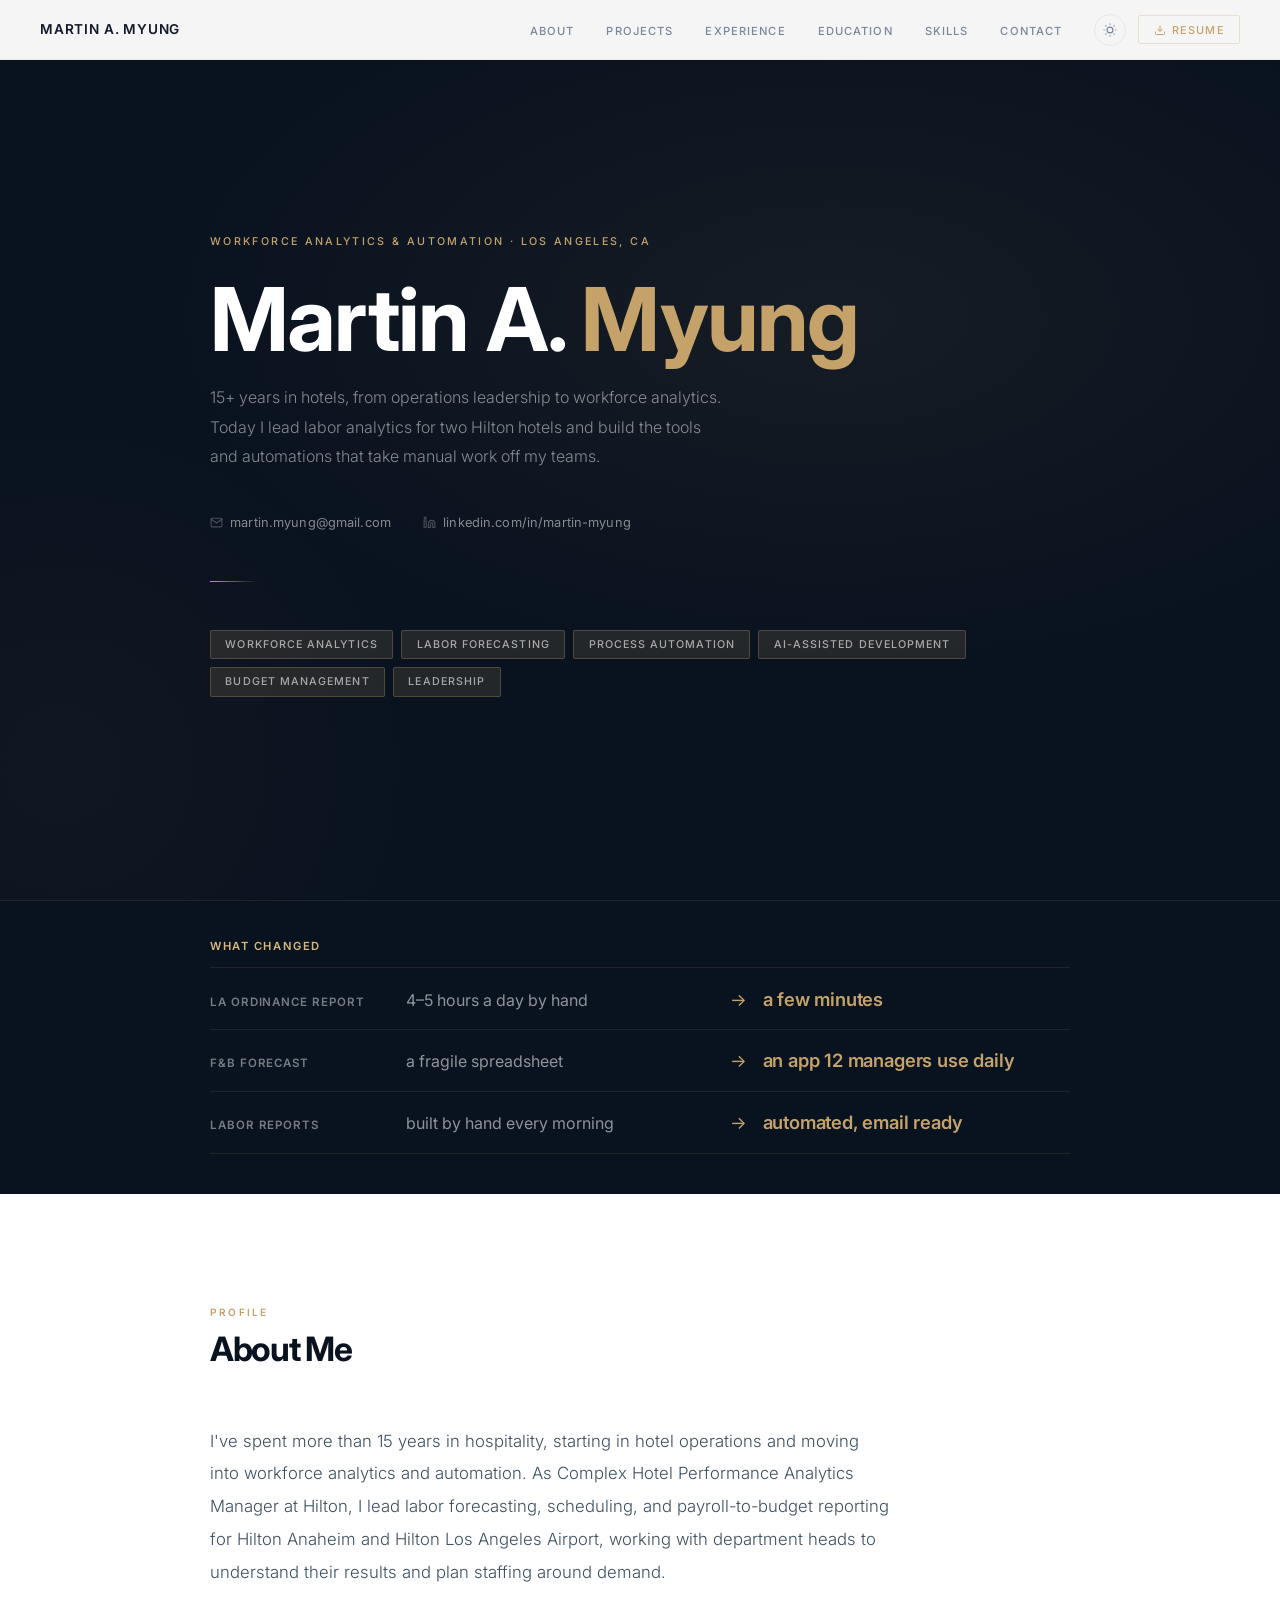
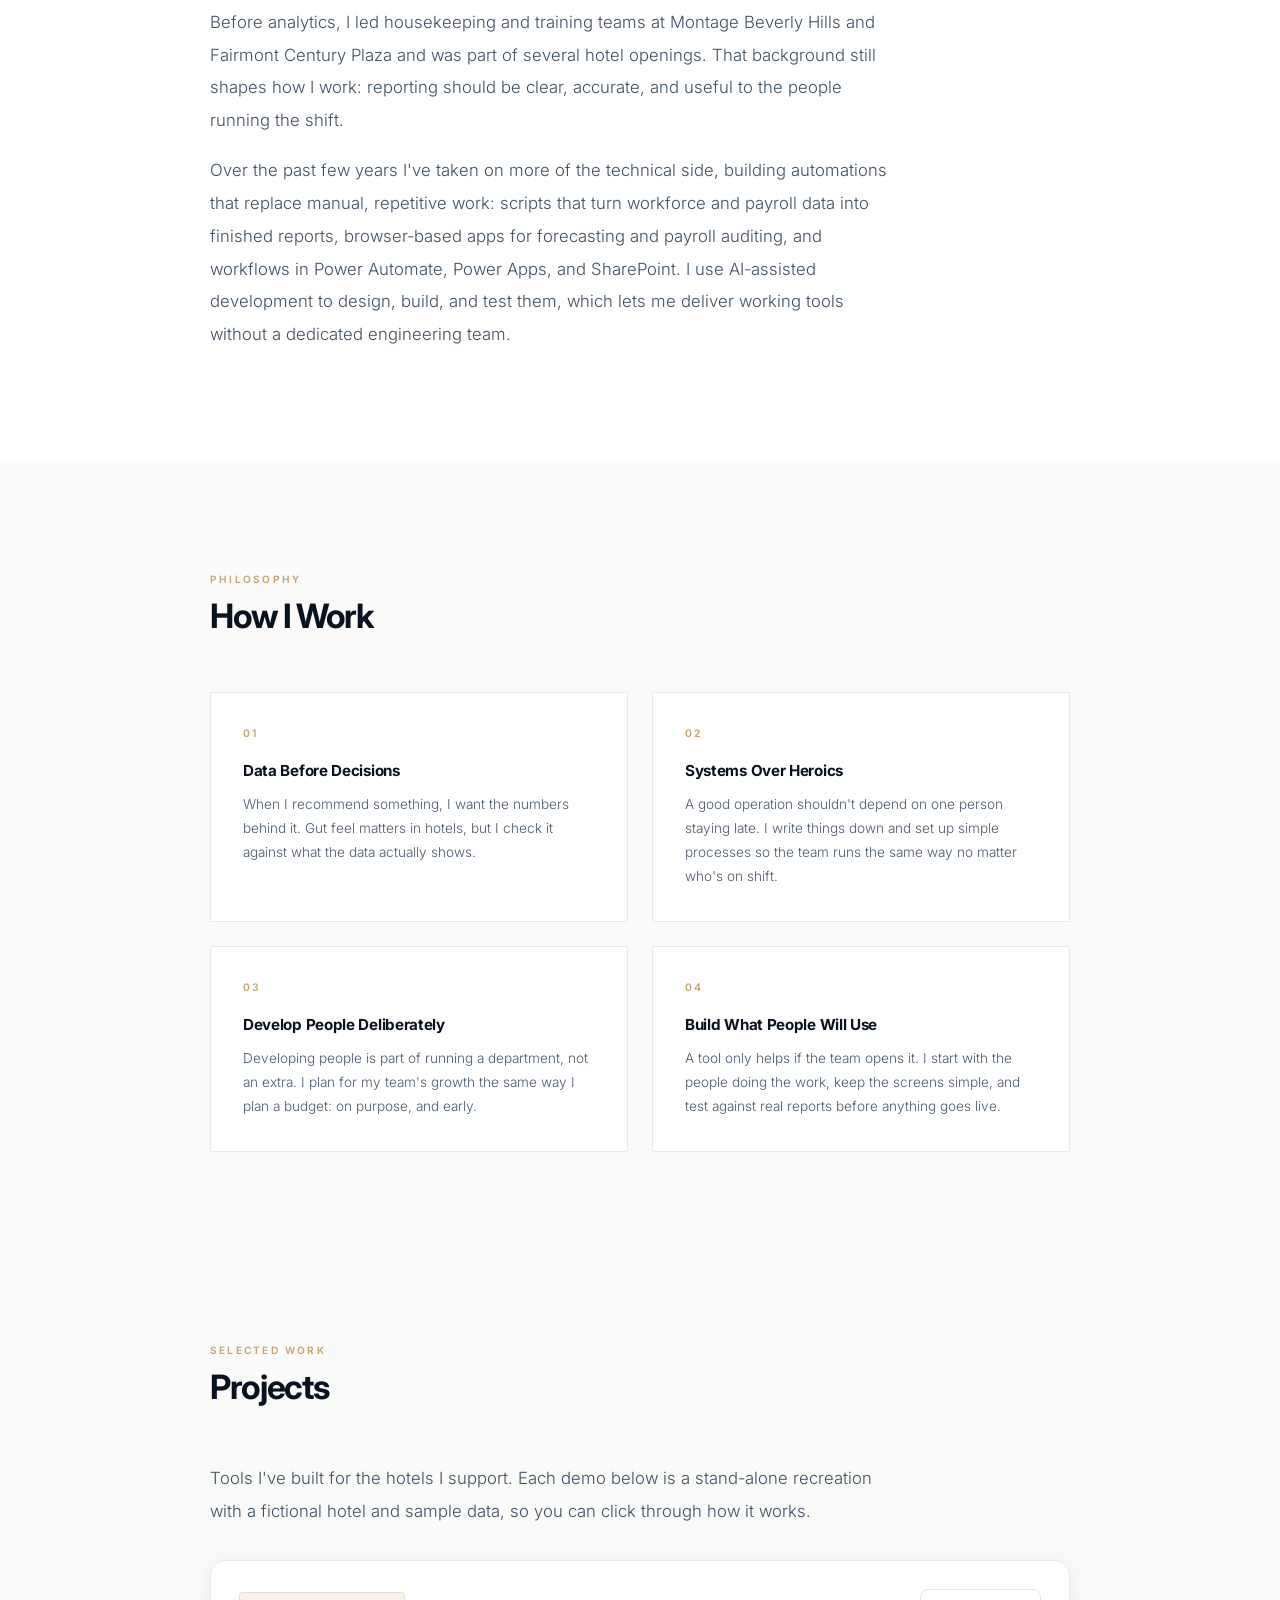
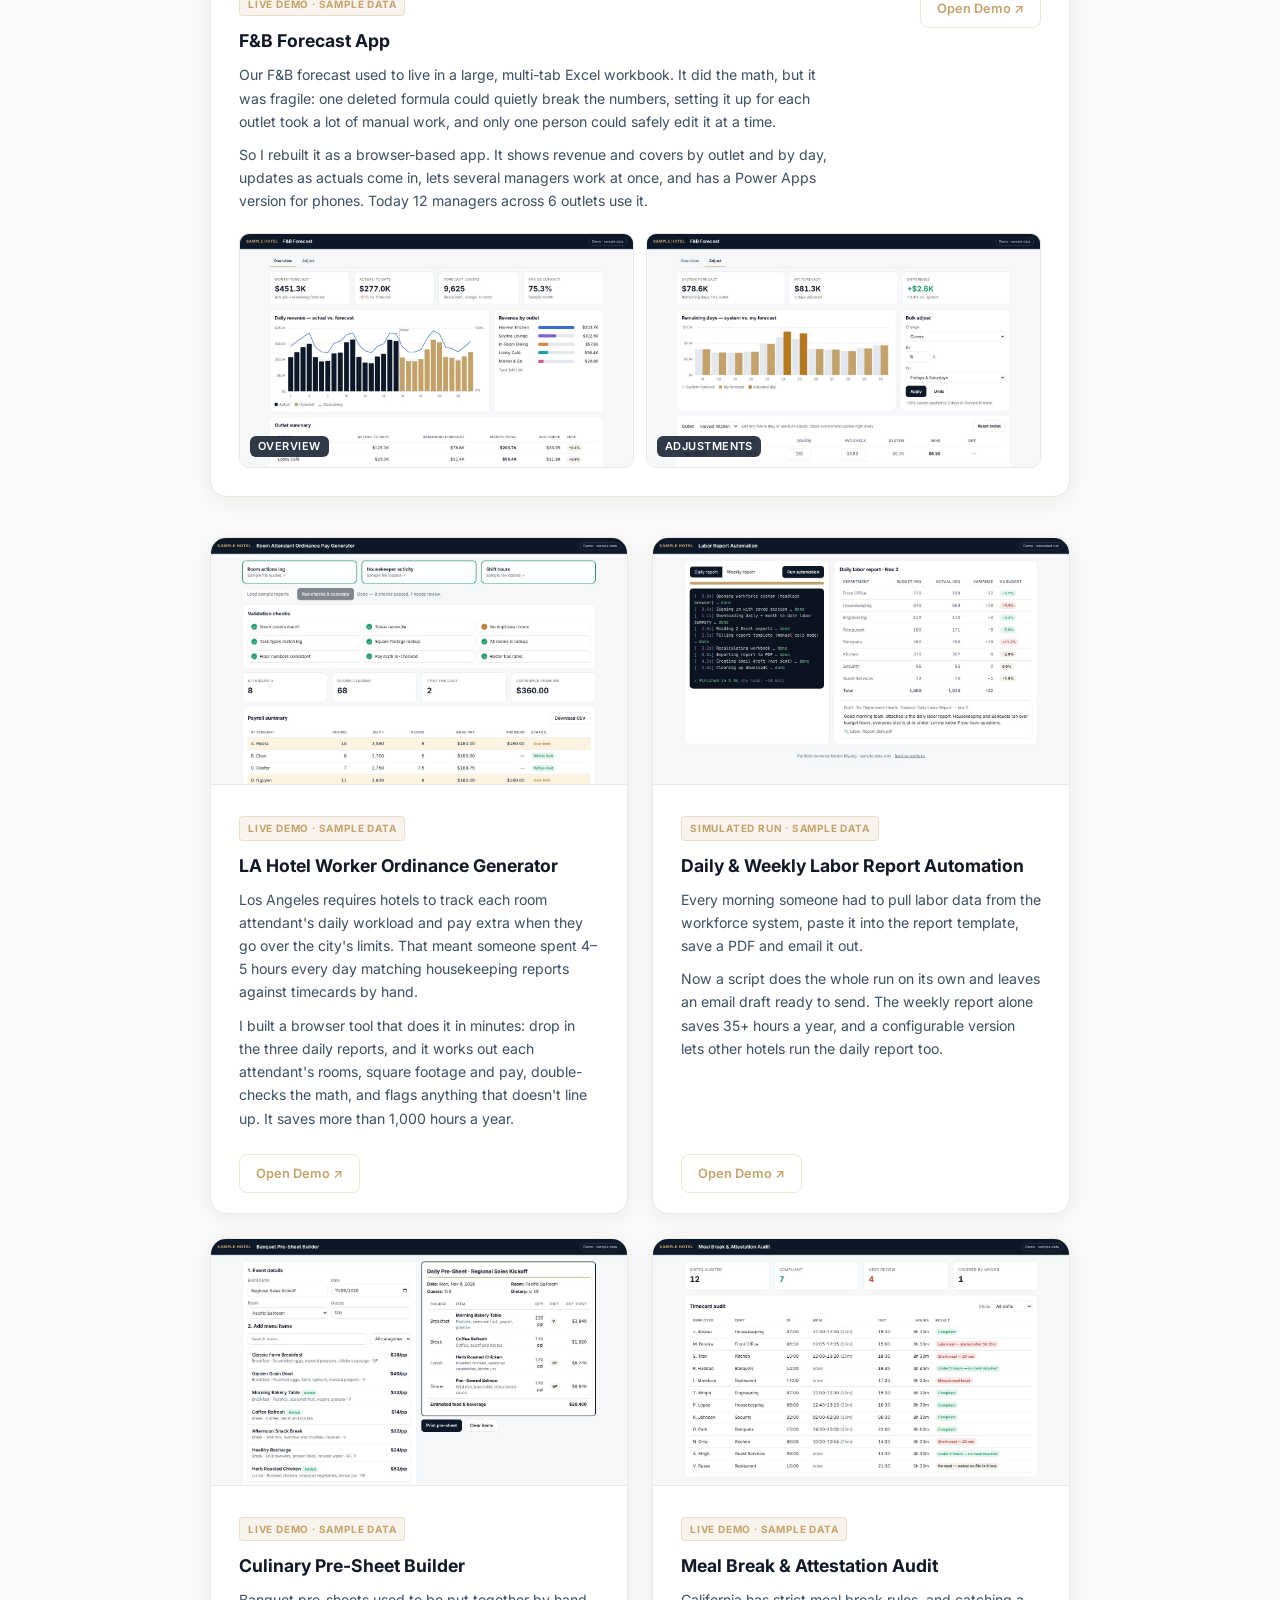
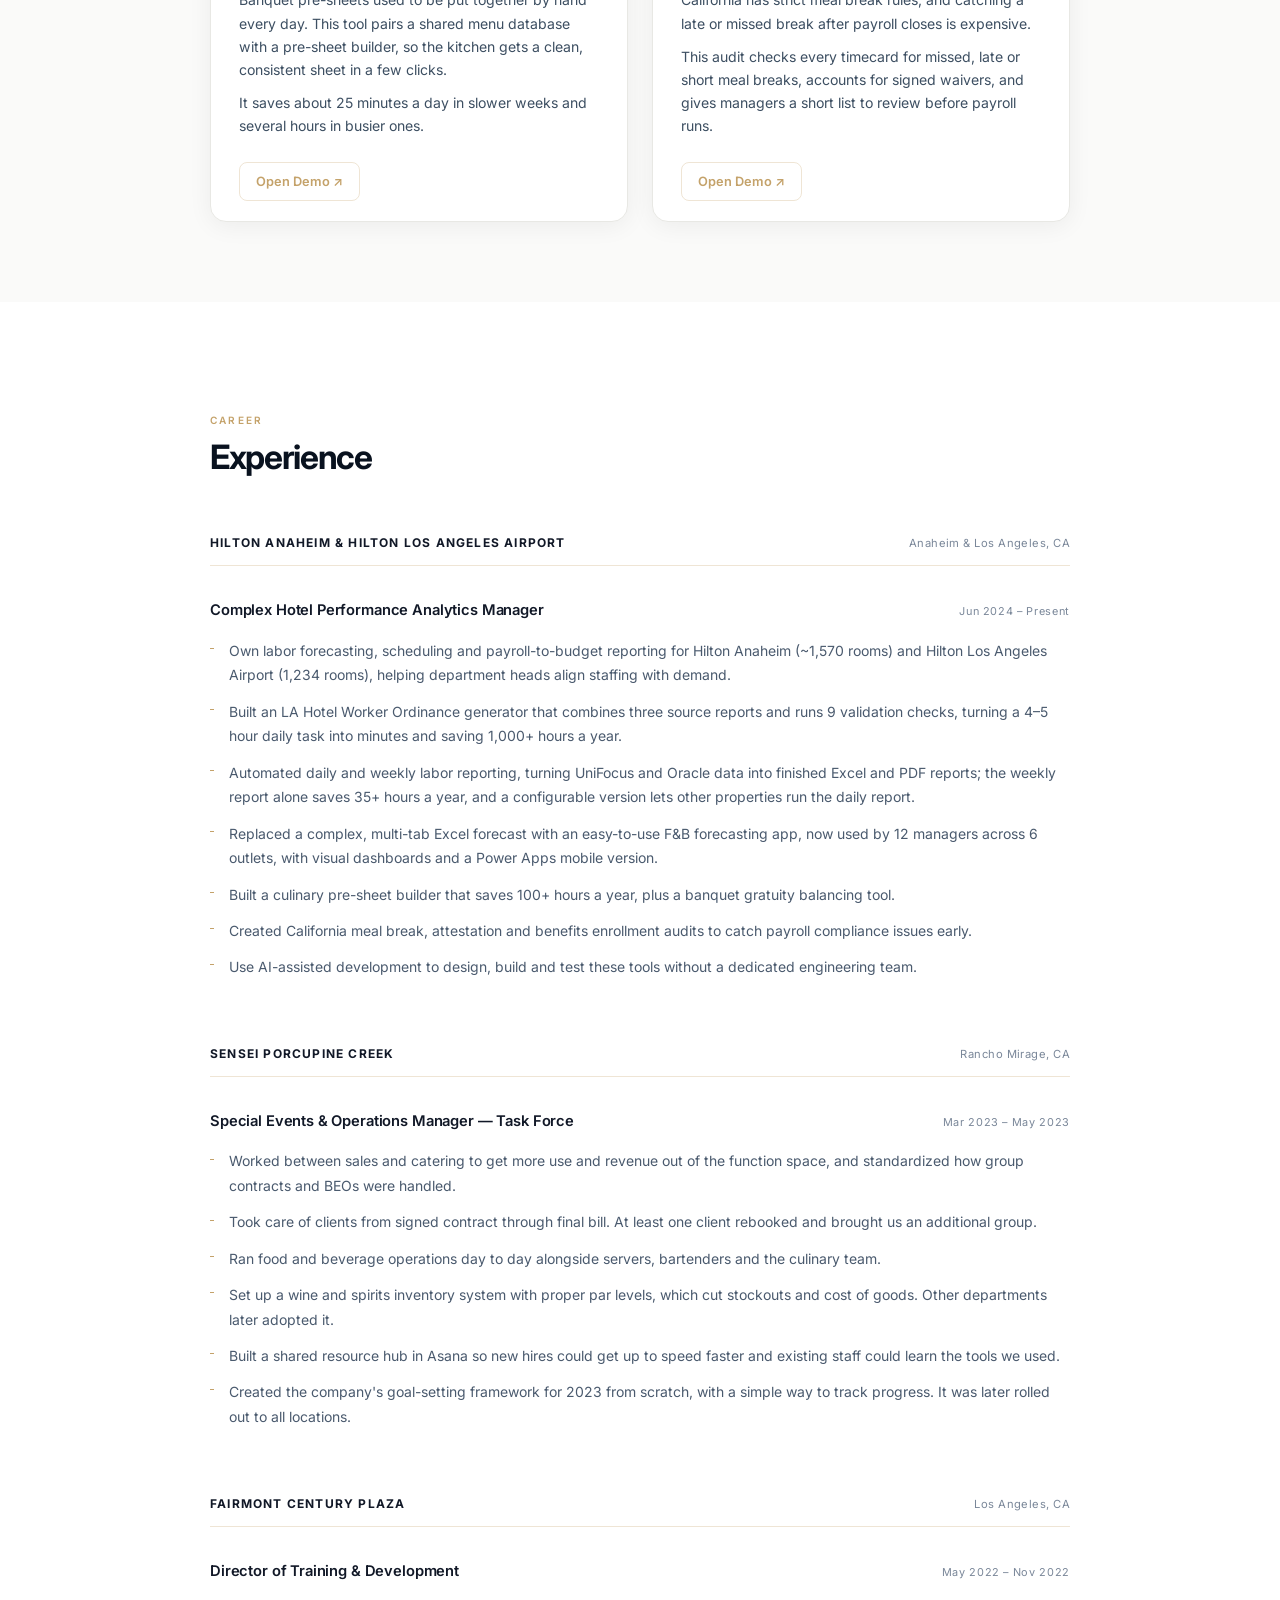
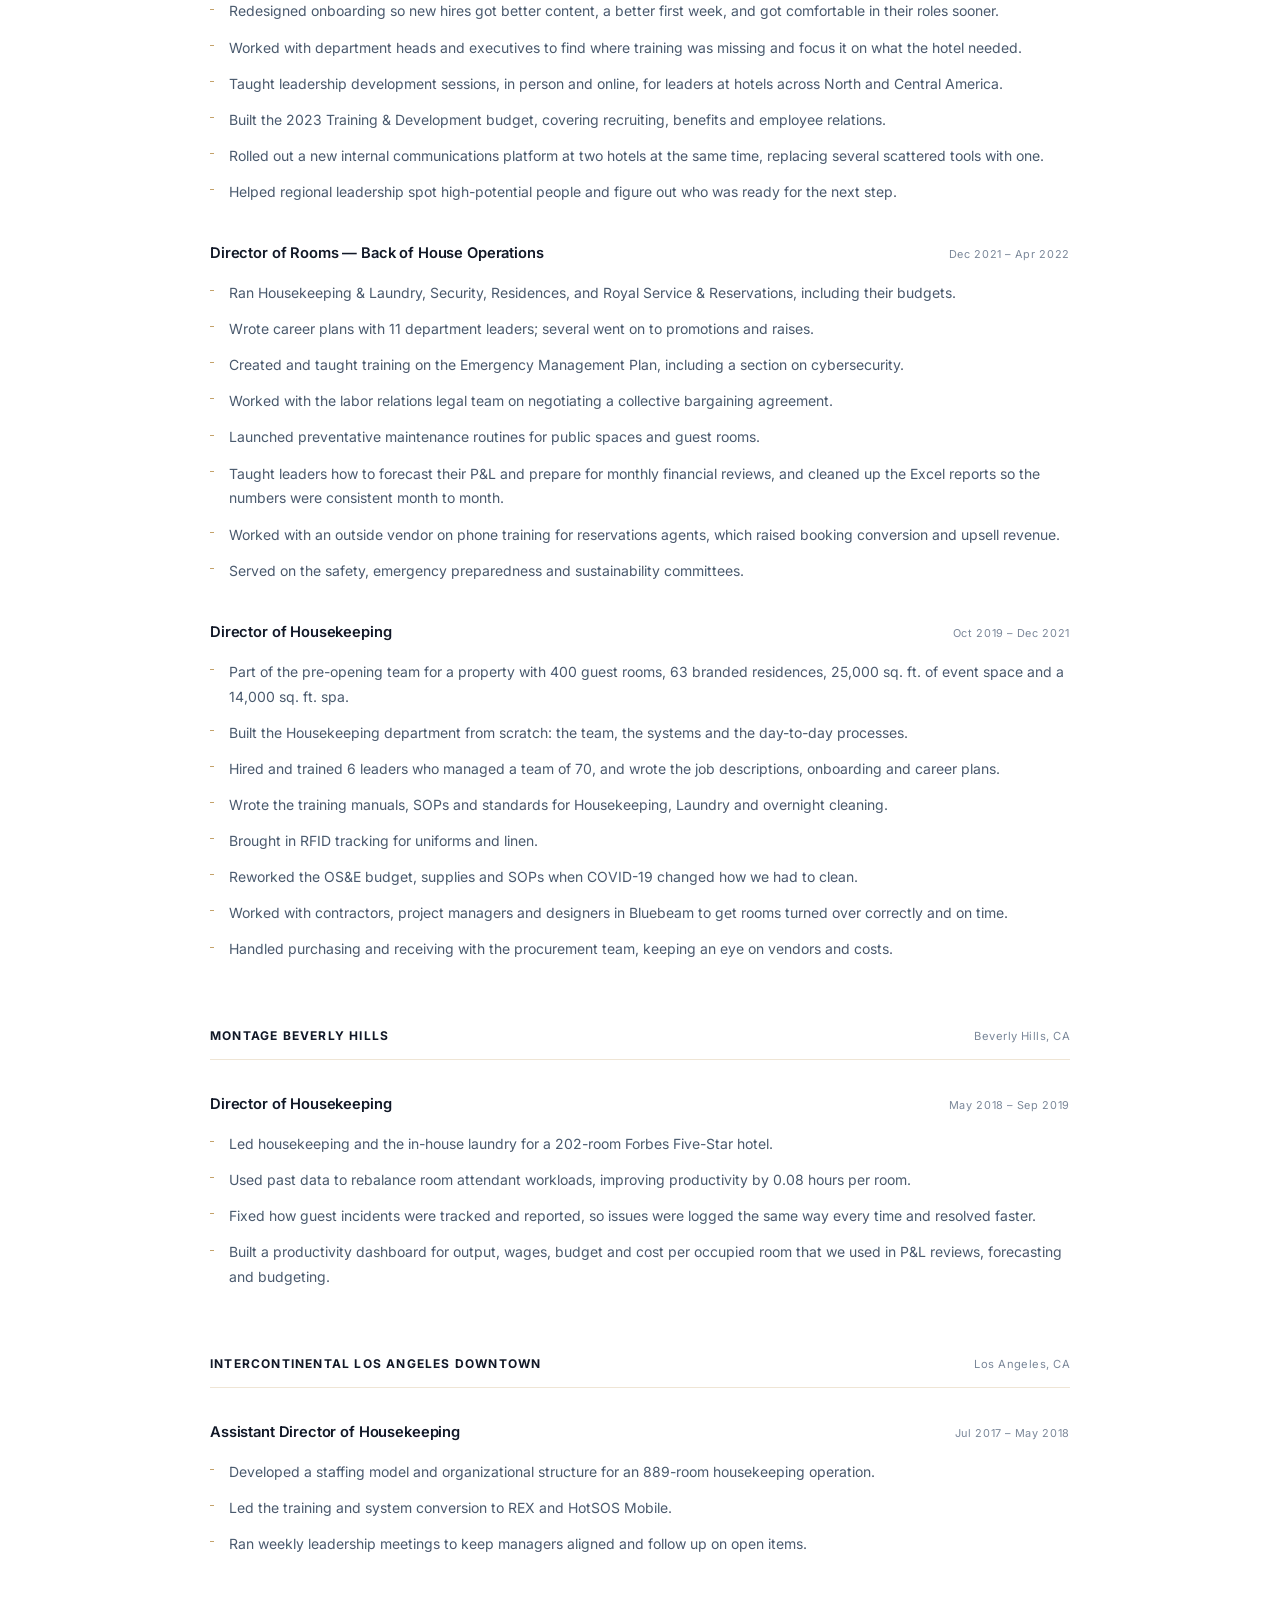
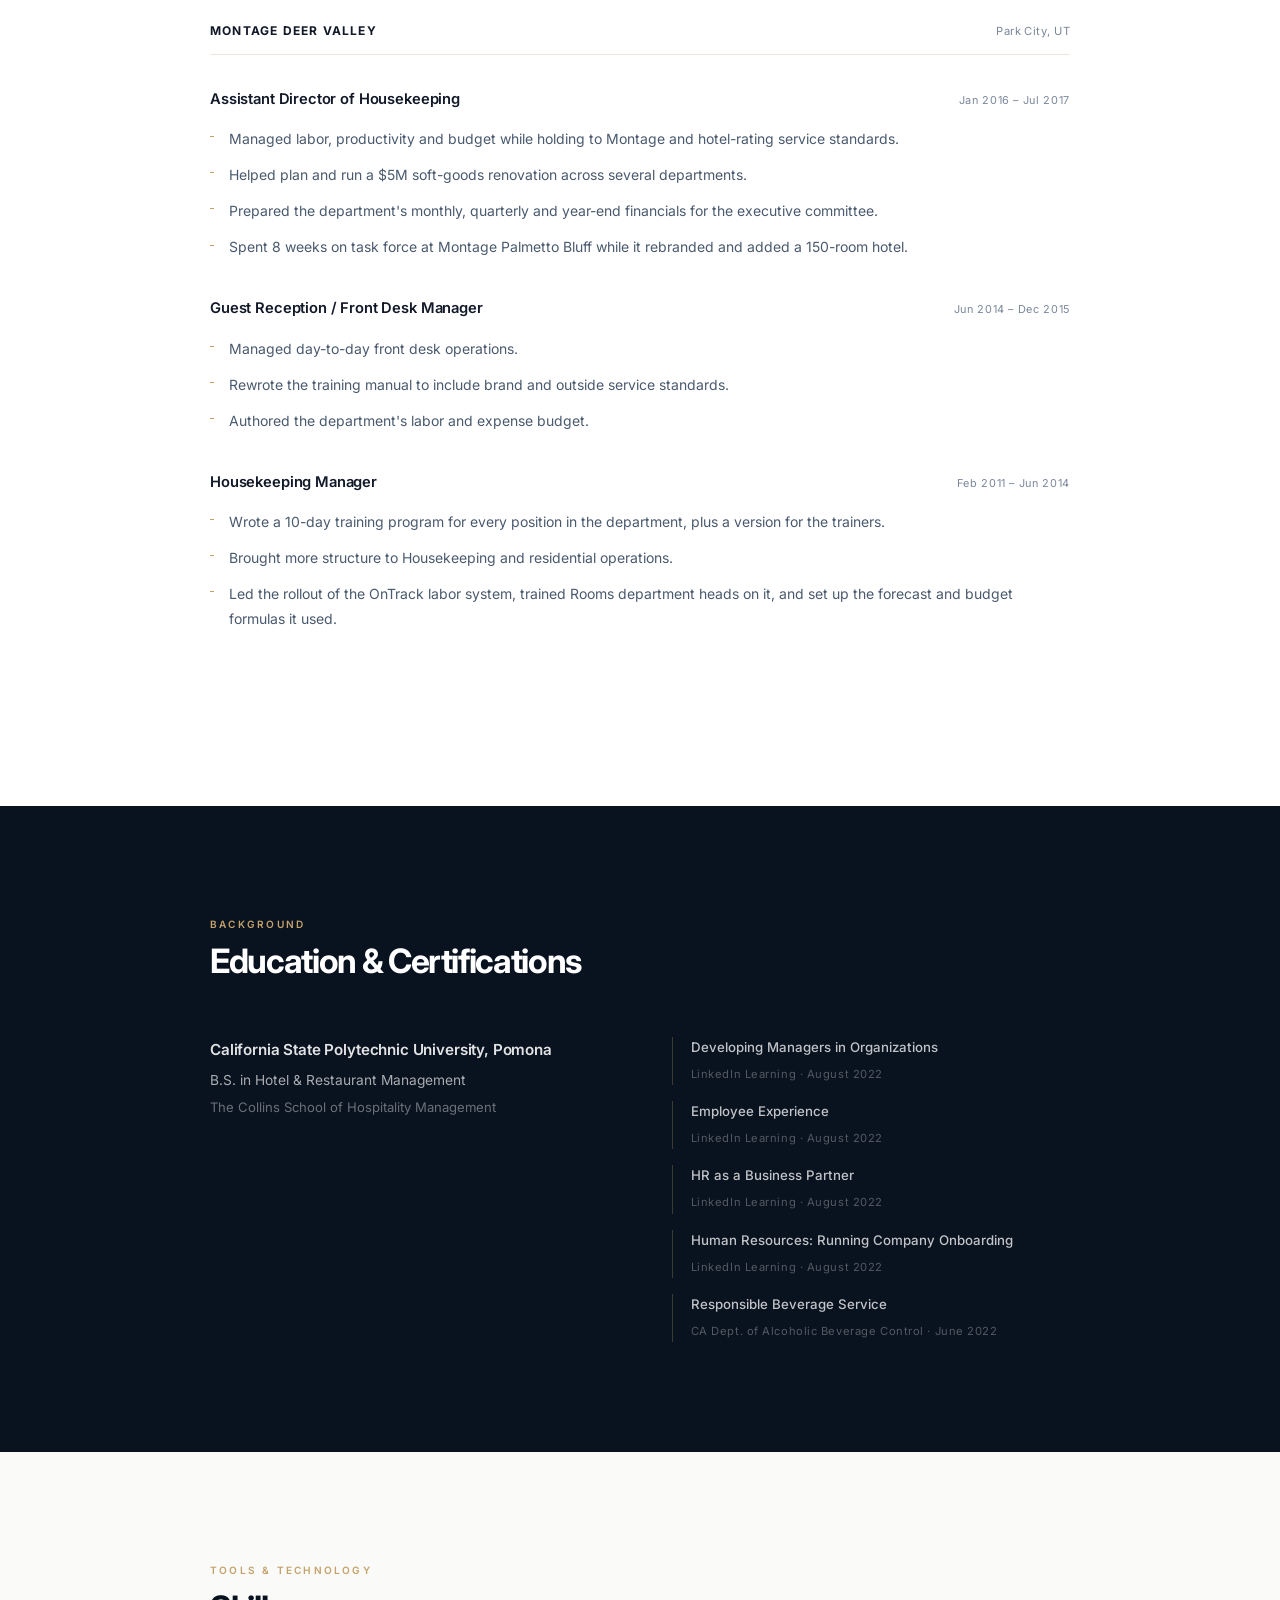
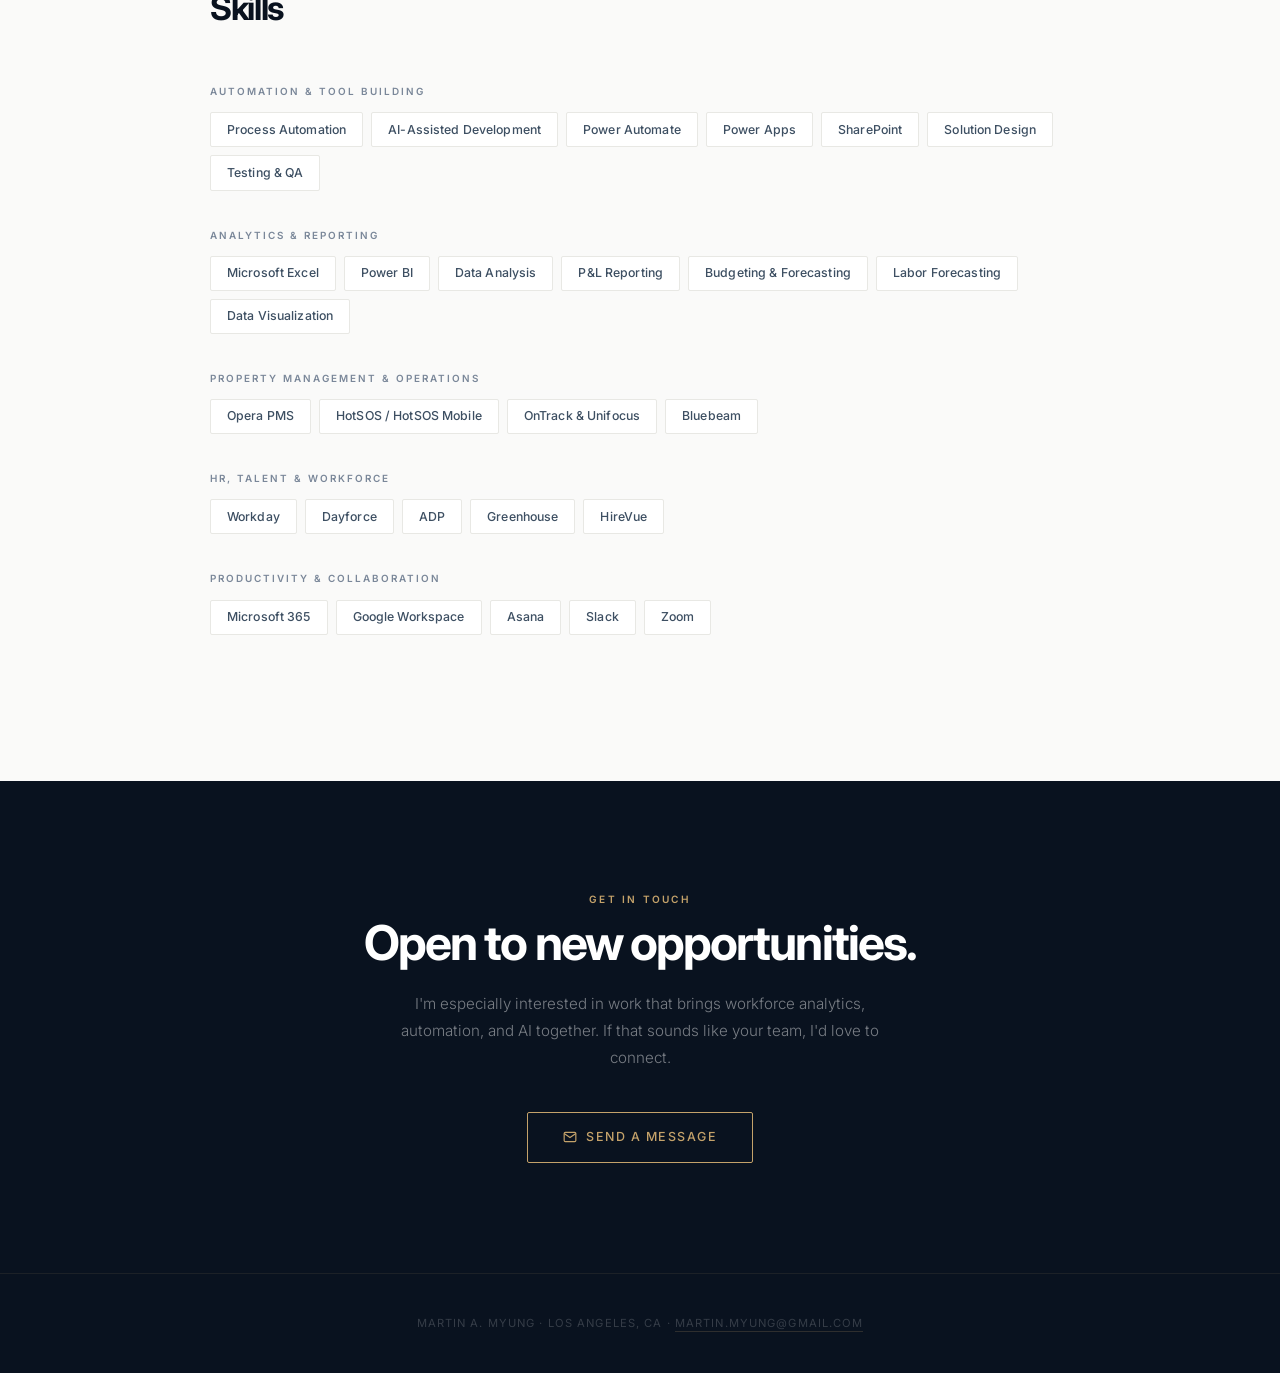
==== commit 75982ec6: "Replace stats strip with What changed section" ====
--- a/index.html
+++ b/index.html
@@ -204,39 +204,38 @@
     }
     .chip:hover { background: rgba(196,162,106,0.28); color: rgba(255,255,255,0.88); }
 
-    /* ── STATS ── */
+    /* ── WHAT CHANGED ── */
     #stats {
       background: var(--ink);
-      padding: 0 2.5rem;
+      padding: 2.25rem 2.5rem 2.5rem;
       border-top: 1px solid rgba(196,162,106,0.12);
     }
-    .stats-inner {
-      max-width: 860px; margin: 0 auto;
-      display: grid; grid-template-columns: repeat(4,1fr);
-      border-left: 1px solid rgba(196,162,106,0.12);
-    }
-    .stat {
-      padding: 2.5rem 2rem;
-      border-right: 1px solid rgba(196,162,106,0.12);
-      transition: background 0.2s;
-    }
-    .stat:hover { background: rgba(196,162,106,0.04); }
-    .stat-number {
-      display: block;
-      font-size: 2.2rem; font-weight: 700;
-      color: var(--gold); letter-spacing: -0.04em;
-      line-height: 1; margin-bottom: 0.5rem;
-    }
-    .stat-label {
-      display: block;
-      font-size: 0.7rem; font-weight: 500;
-      color: rgba(255,255,255,0.4);
-      letter-spacing: 0.08em; text-transform: uppercase;
-      line-height: 1.5;
-    }
-    @media (max-width: 640px) {
-      .stats-inner { grid-template-columns: repeat(2,1fr); }
-    }
+    .changes-inner { max-width: 860px; margin: 0 auto; }
+    .work-card { scroll-margin-top: 90px; }
+    .changes-label {
+      font-size: 0.7rem; font-weight: 600; letter-spacing: 0.14em; text-transform: uppercase;
+      color: #d8b77c; margin-bottom: 0.75rem;
+    }
+    .change {
+      display: grid; grid-template-columns: 180px 1fr auto 1fr; align-items: baseline; gap: 1rem;
+      padding: 0.95rem 0; border-top: 1px solid rgba(196,162,106,0.12);
+      text-decoration: none; color: inherit; transition: background 0.2s;
+    }
+    .change:last-child { border-bottom: 1px solid rgba(196,162,106,0.12); }
+    .change:hover .change-after { text-decoration: underline; text-underline-offset: 4px; }
+    .change-name { font-size: 0.72rem; font-weight: 600; letter-spacing: 0.08em; text-transform: uppercase; color: rgba(255,255,255,0.45); }
+    .change-before { font-size: 1rem; color: rgba(255,255,255,0.55); }
+    .change-arrow { color: var(--gold); font-size: 1.1rem; }
+    .change-after { font-size: 1.15rem; font-weight: 600; color: var(--gold); letter-spacing: -0.01em; }
+    @media (max-width: 720px) {
+      #stats { padding: 1.75rem 1.25rem 2rem; }
+      .change { grid-template-columns: auto 1fr; row-gap: 0.25rem; column-gap: 0.6rem; }
+      .change-name { grid-column: 1 / -1; }
+      .change-before { grid-column: 1 / -1; }
+      .change-arrow { grid-column: 1; }
+      .change-after { grid-column: 2; }
+    }
+
 
     /* ── SECTIONS ── */
     section { padding: 110px 2.5rem; }
@@ -530,10 +529,6 @@
       .hero-contact { gap: 1.1rem; flex-direction: column; }
 
       /* Stats */
-      #stats { padding: 0; }
-      .stat { padding: 1.6rem 1.25rem; }
-      .stat-number { font-size: 1.75rem; }
-      .stat-label { font-size: 0.65rem; }
 
       /* Sections */
       section { padding: 65px 1.5rem; }
@@ -558,7 +553,6 @@
 
     @media (max-width: 400px) {
       .hero h1 { letter-spacing: -0.03em; }
-      .stat-number { font-size: 1.5rem; }
       .cta-button { padding: 0.8rem 1.5rem; font-size: 0.72rem; }
     }
 
@@ -792,25 +786,28 @@
   </div>
 </section>
 
-<!-- STATS -->
+<!-- WHAT CHANGED -->
 <div id="stats">
-  <div class="stats-inner">
-    <div class="stat fade-in">
-      <span class="stat-number">15+</span>
-      <span class="stat-label">Years in Hospitality</span>
-    </div>
-    <div class="stat fade-in">
-      <span class="stat-number">$64M+</span>
-      <span class="stat-label">Labor Budget Managed</span>
-    </div>
-    <div class="stat fade-in">
-      <span class="stat-number">1,000+</span>
-      <span class="stat-label">Hours Saved per Year</span>
-    </div>
-    <div class="stat fade-in">
-      <span class="stat-number">6+</span>
-      <span class="stat-label">Tools Built &amp; in Use</span>
-    </div>
+  <div class="changes-inner">
+    <p class="changes-label fade-in">What changed</p>
+    <a class="change fade-in" href="#proj-ordinance">
+      <span class="change-name">LA Ordinance Report</span>
+      <span class="change-before">4–5 hours a day by hand</span>
+      <span class="change-arrow" aria-hidden="true">→</span>
+      <span class="change-after">a few minutes</span>
+    </a>
+    <a class="change fade-in" href="#proj-fnb">
+      <span class="change-name">F&amp;B forecast</span>
+      <span class="change-before">a fragile spreadsheet</span>
+      <span class="change-arrow" aria-hidden="true">→</span>
+      <span class="change-after">an app 12 managers use daily</span>
+    </a>
+    <a class="change fade-in" href="#proj-labor">
+      <span class="change-name">Labor reports</span>
+      <span class="change-before">built by hand every morning</span>
+      <span class="change-arrow" aria-hidden="true">→</span>
+      <span class="change-after">automated, email ready</span>
+    </a>
   </div>
 </div>
 
@@ -878,7 +875,7 @@
     <p class="summary-text fade-in" style="margin-bottom:32px">Tools I've built for the hotels I support. Each demo below is a stand-alone recreation with a fictional hotel and sample data, so you can click through how it works.</p>
     <div class="work-grid">
 
-      <div class="work-card fade-in">
+      <div class="work-card fade-in" id="proj-fnb">
         <div class="work-card-header">
           <div>
             <span class="work-tag">Live Demo · Sample Data</span>
@@ -895,7 +892,7 @@
       </div>
 
       <div class="work-pair">
-      <div class="work-card fade-in">
+      <div class="work-card fade-in" id="proj-ordinance">
         <a class="work-shot single" href="ordinance.html" target="_blank"><img src="img-ordinance.jpg" alt="Ordinance generator after running validation checks, with payroll summary (sample data)" loading="lazy"></a>
         <div class="work-card-header">
           <div>
@@ -906,7 +903,7 @@
           <a href="ordinance.html" target="_blank" class="work-open-btn">Open Demo ↗</a>
         </div>
       </div>
-      <div class="work-card fade-in">
+      <div class="work-card fade-in" id="proj-labor">
         <a class="work-shot single" href="labor-report.html" target="_blank"><img src="img-labor-report.jpg" alt="Labor report automation run log and finished report preview (sample data)" loading="lazy"></a>
         <div class="work-card-header">
           <div>
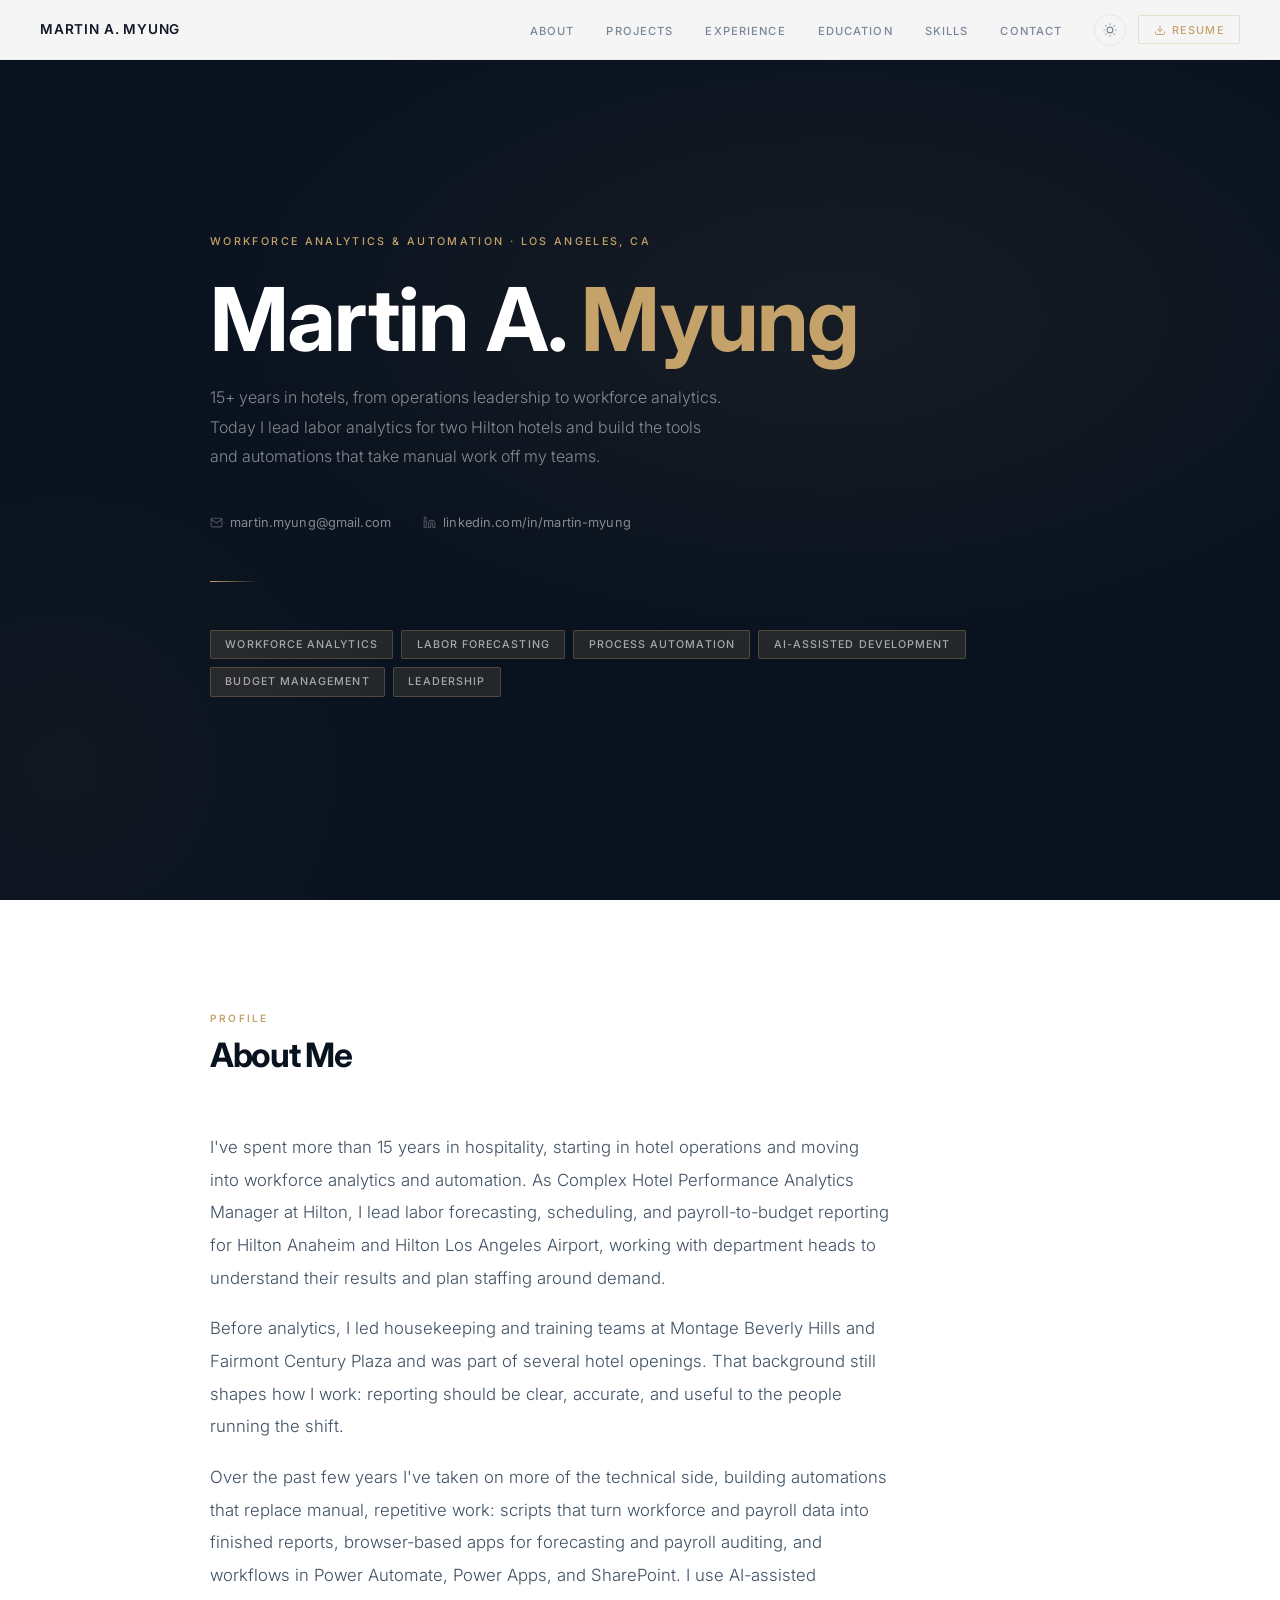
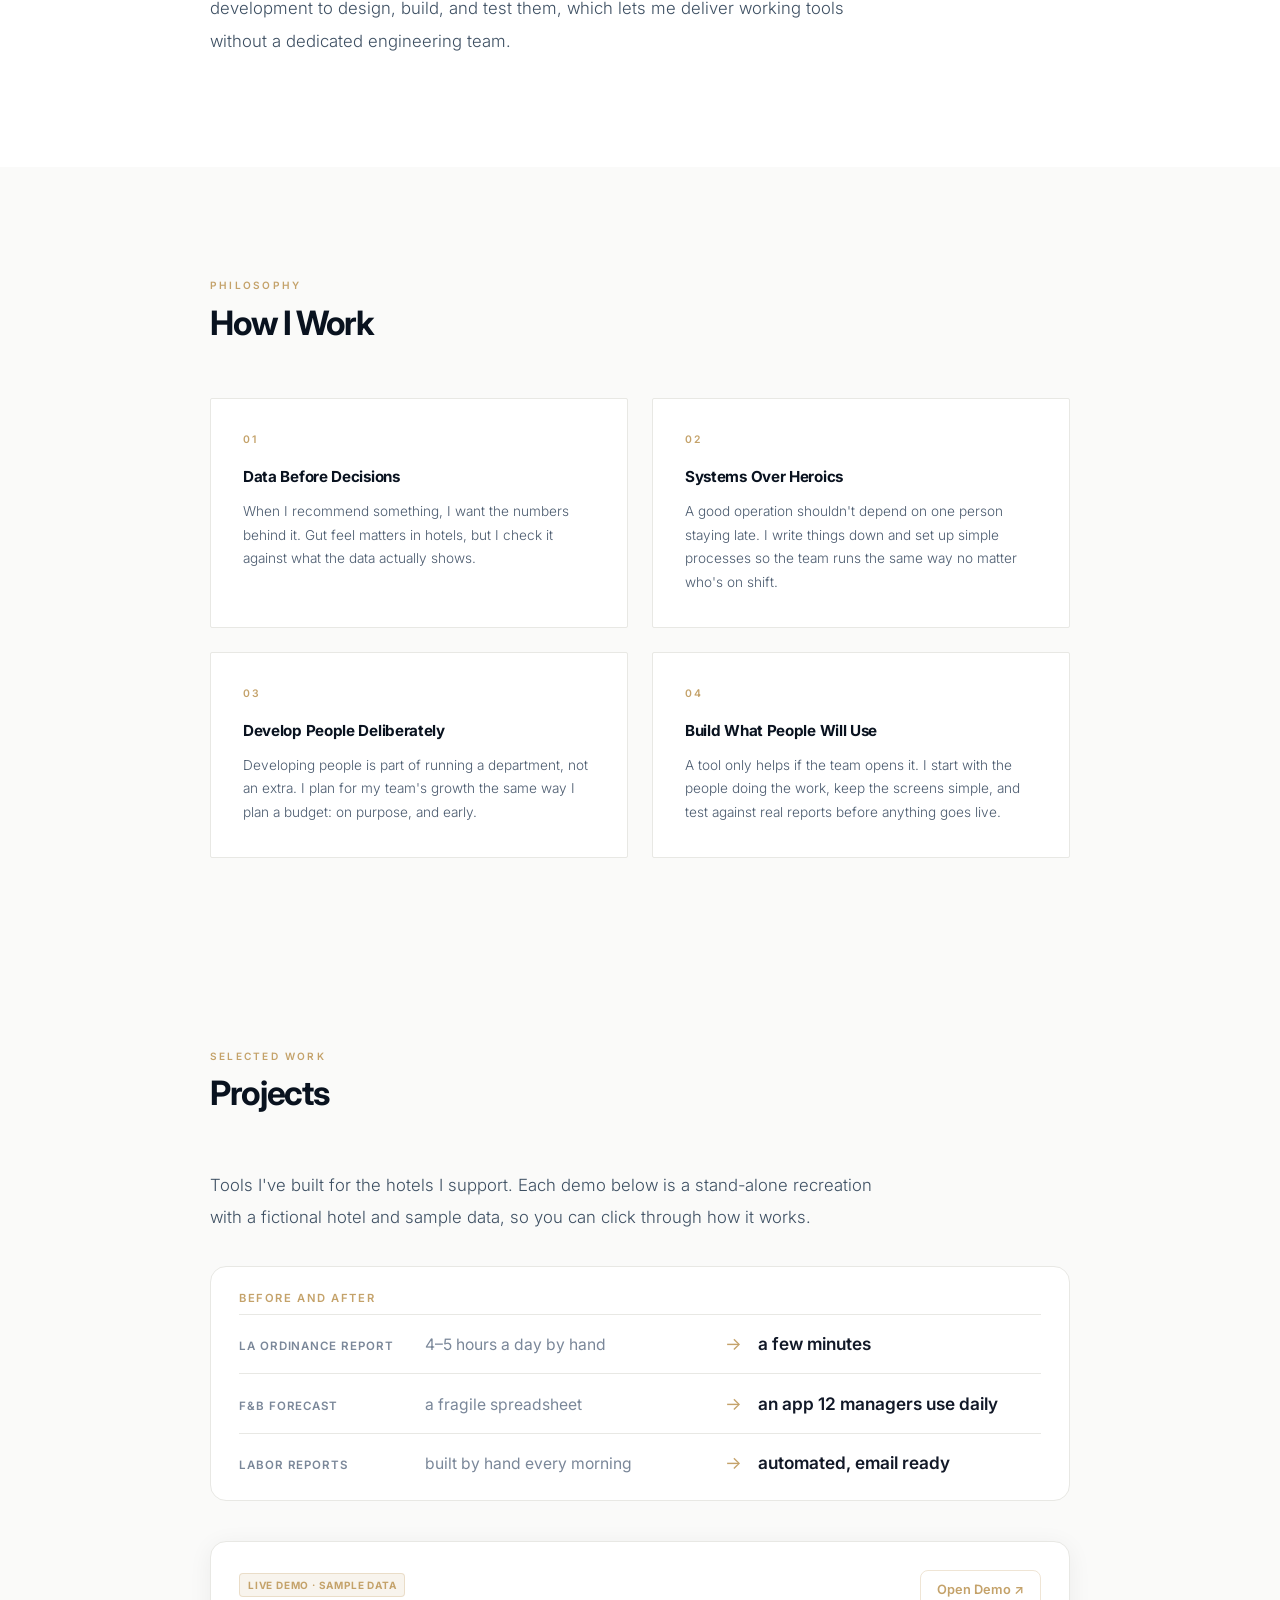
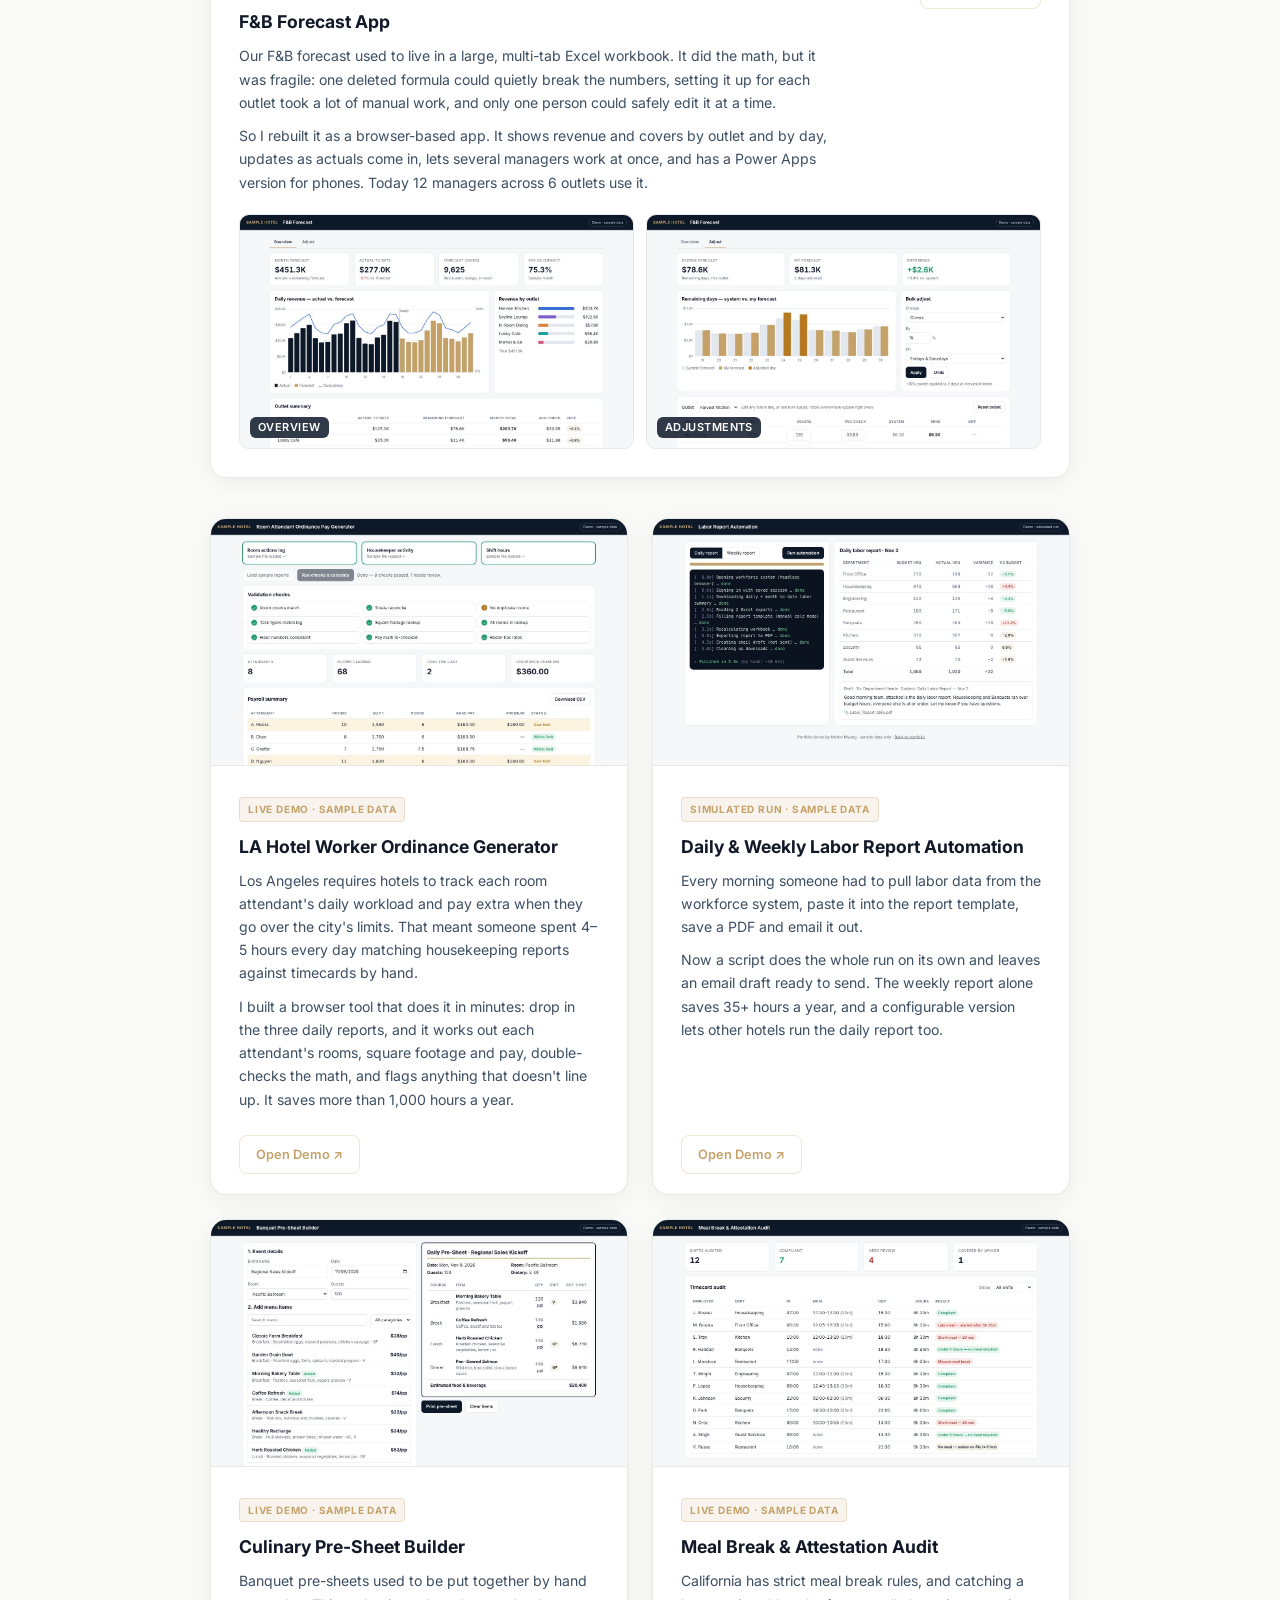
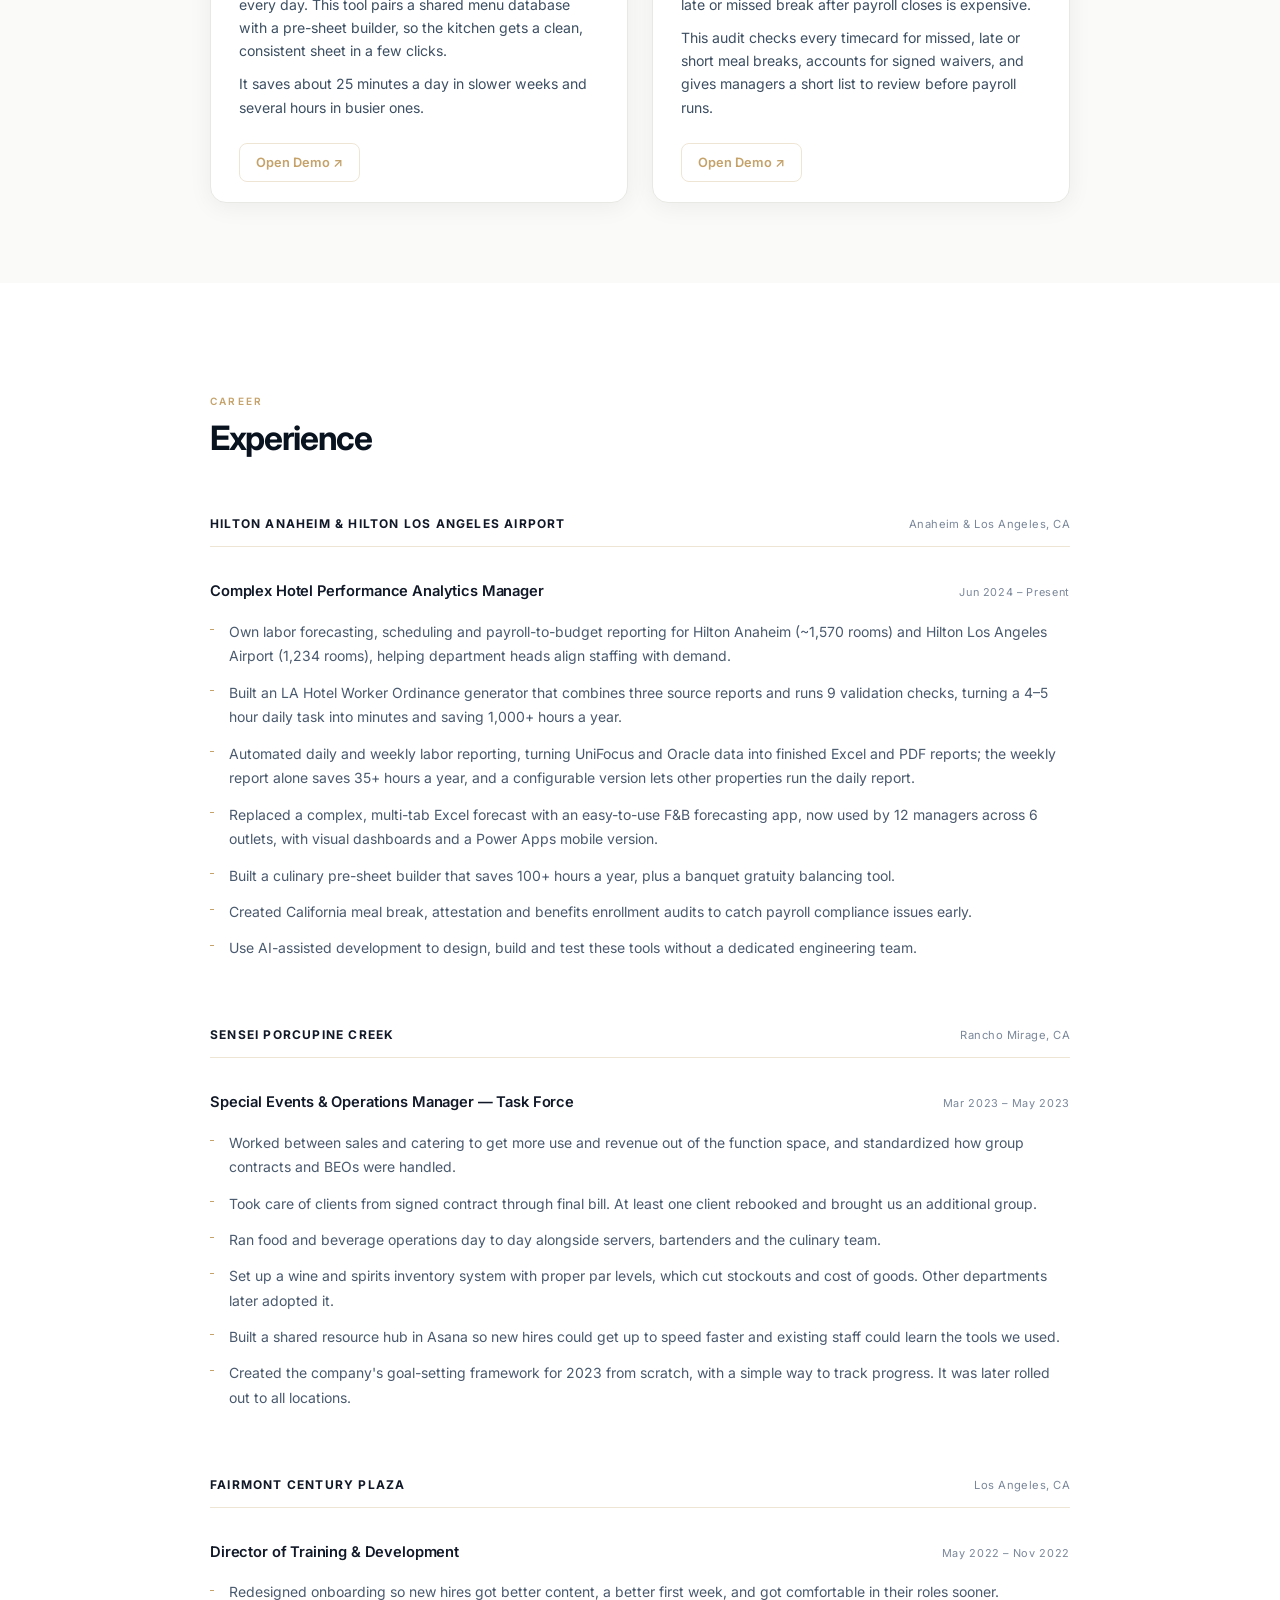
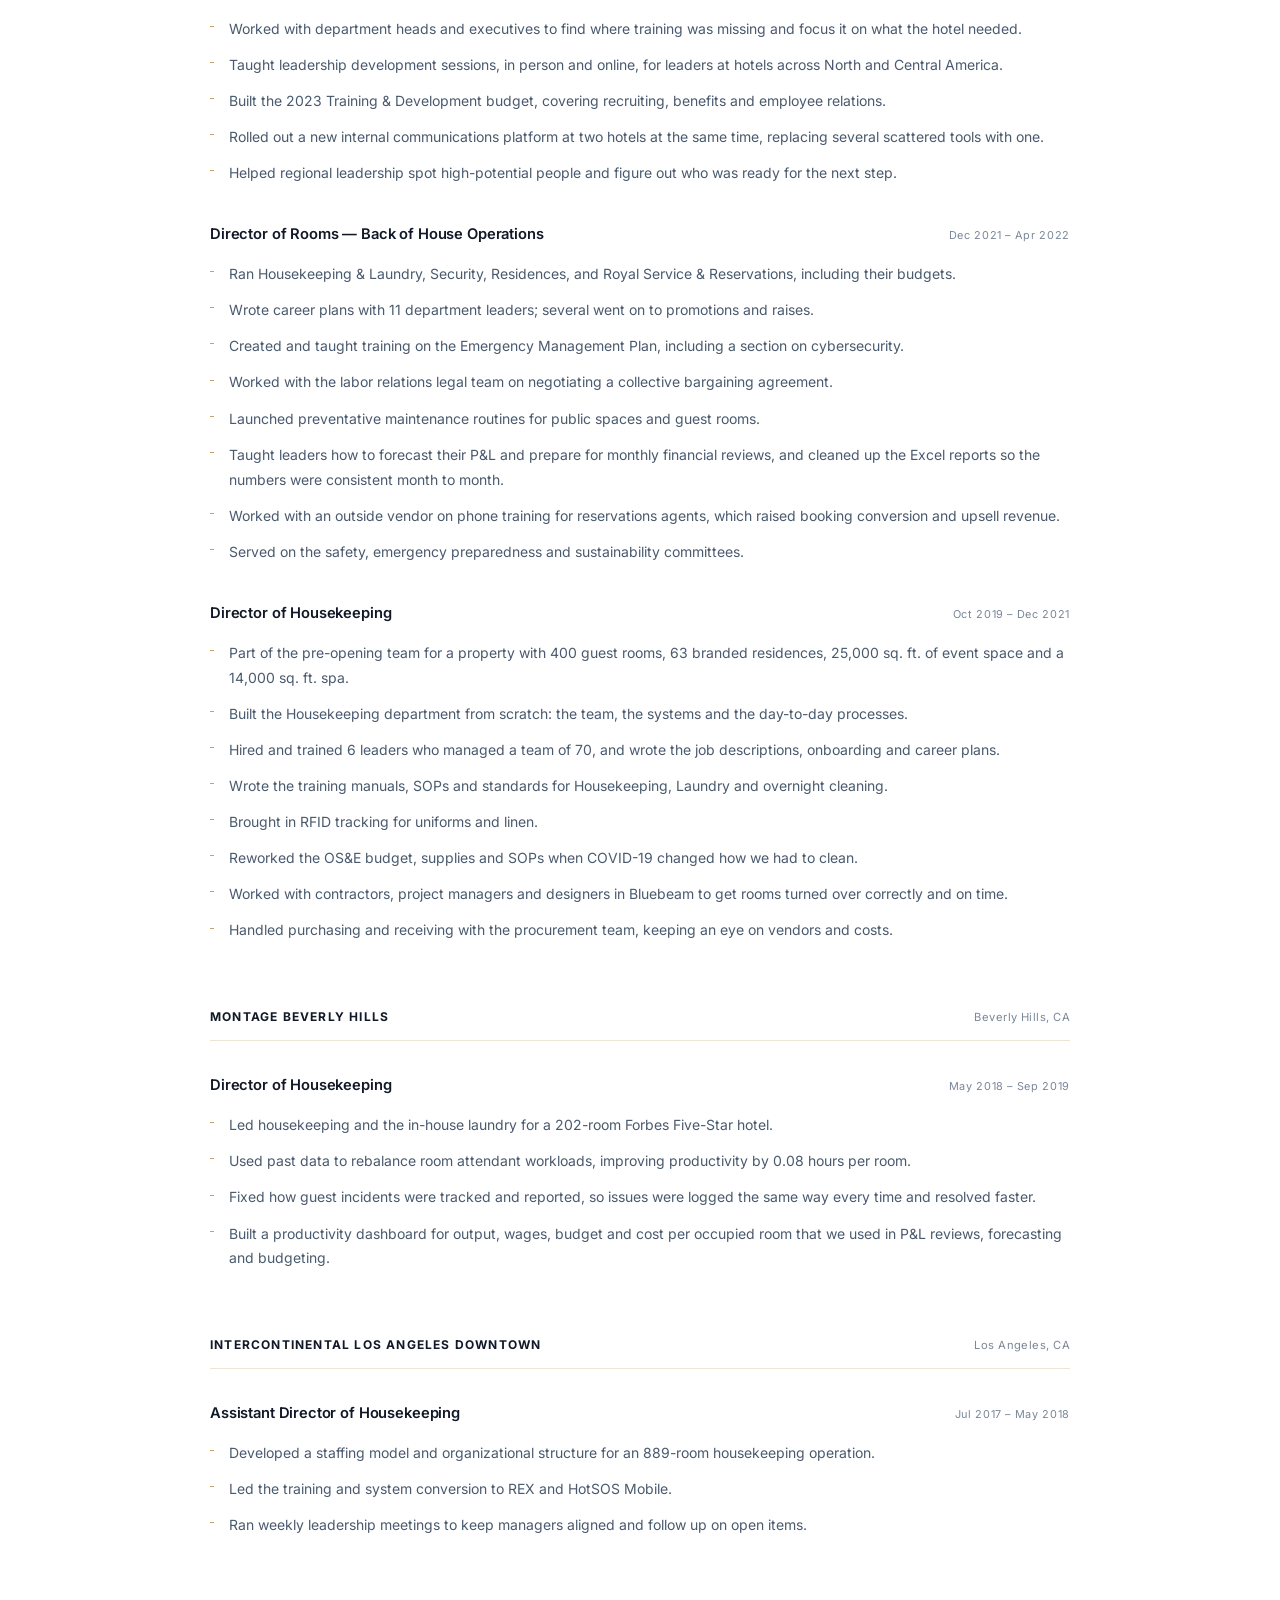
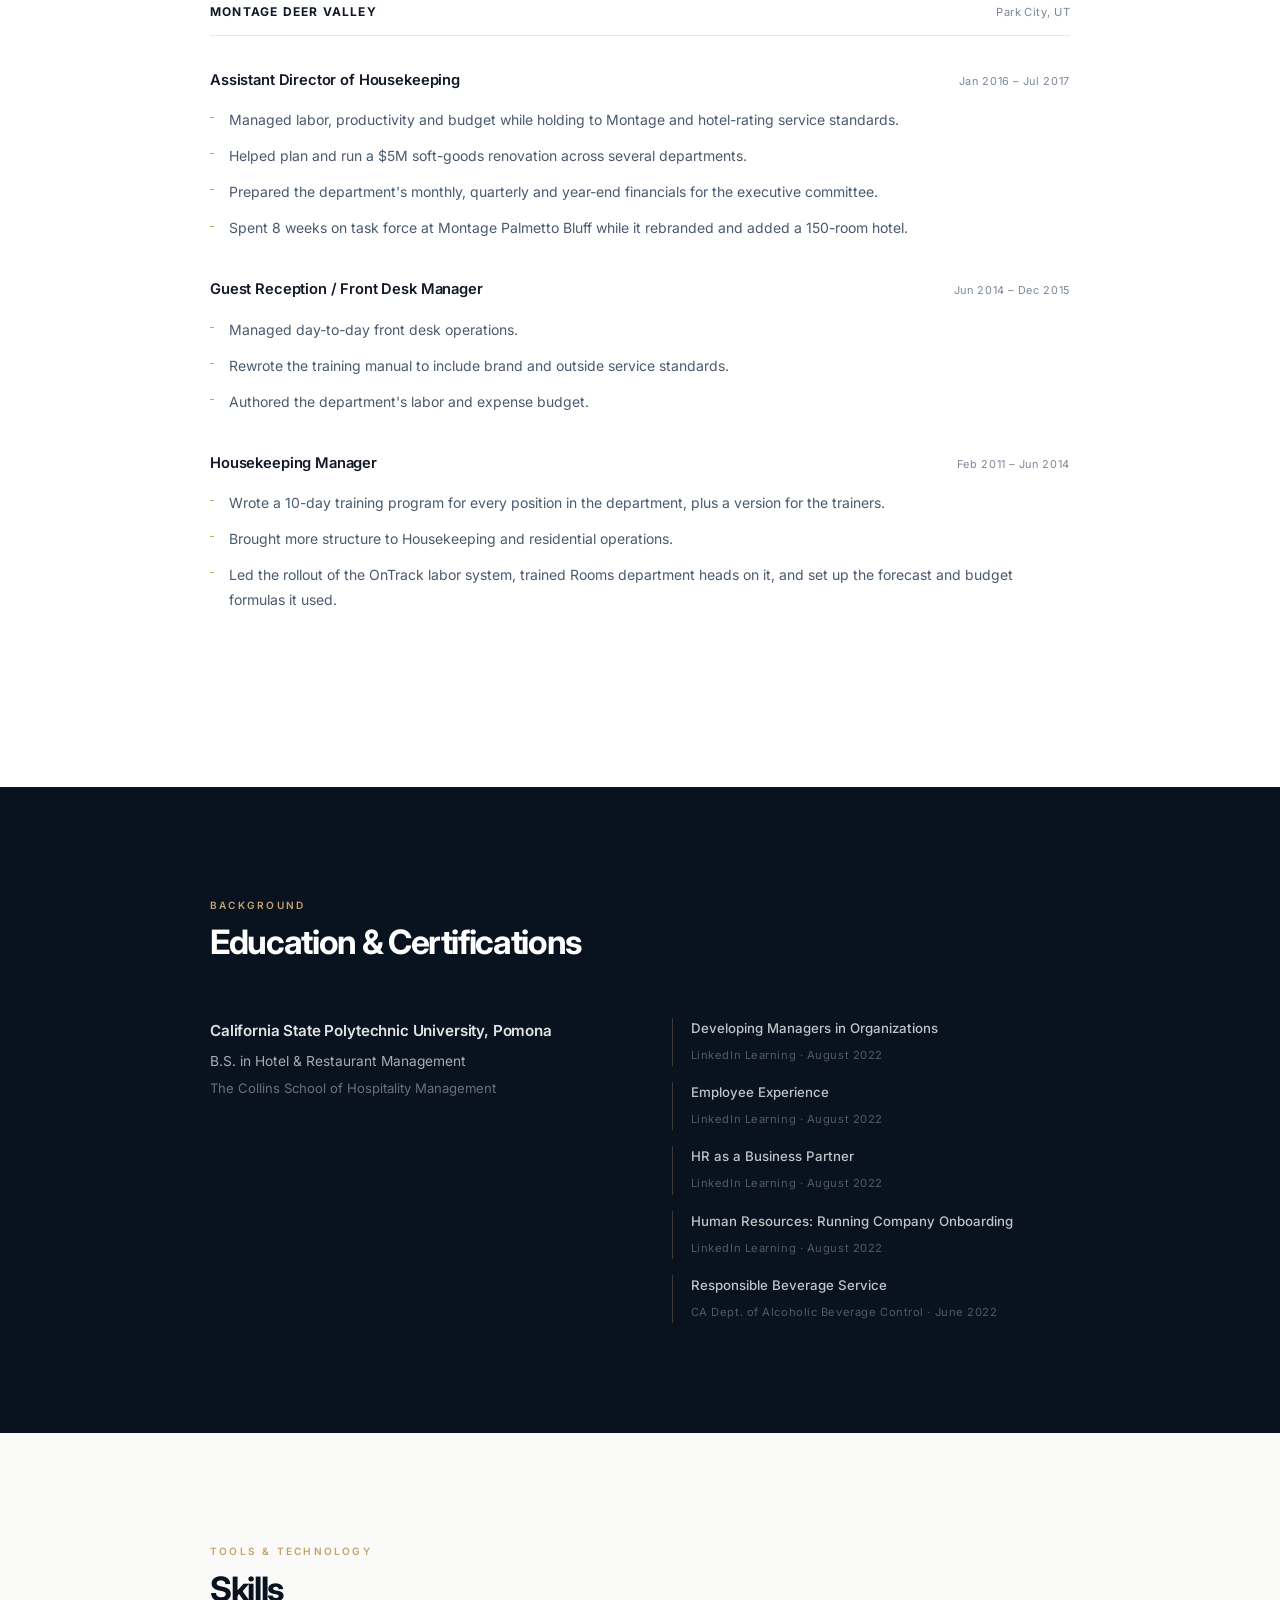
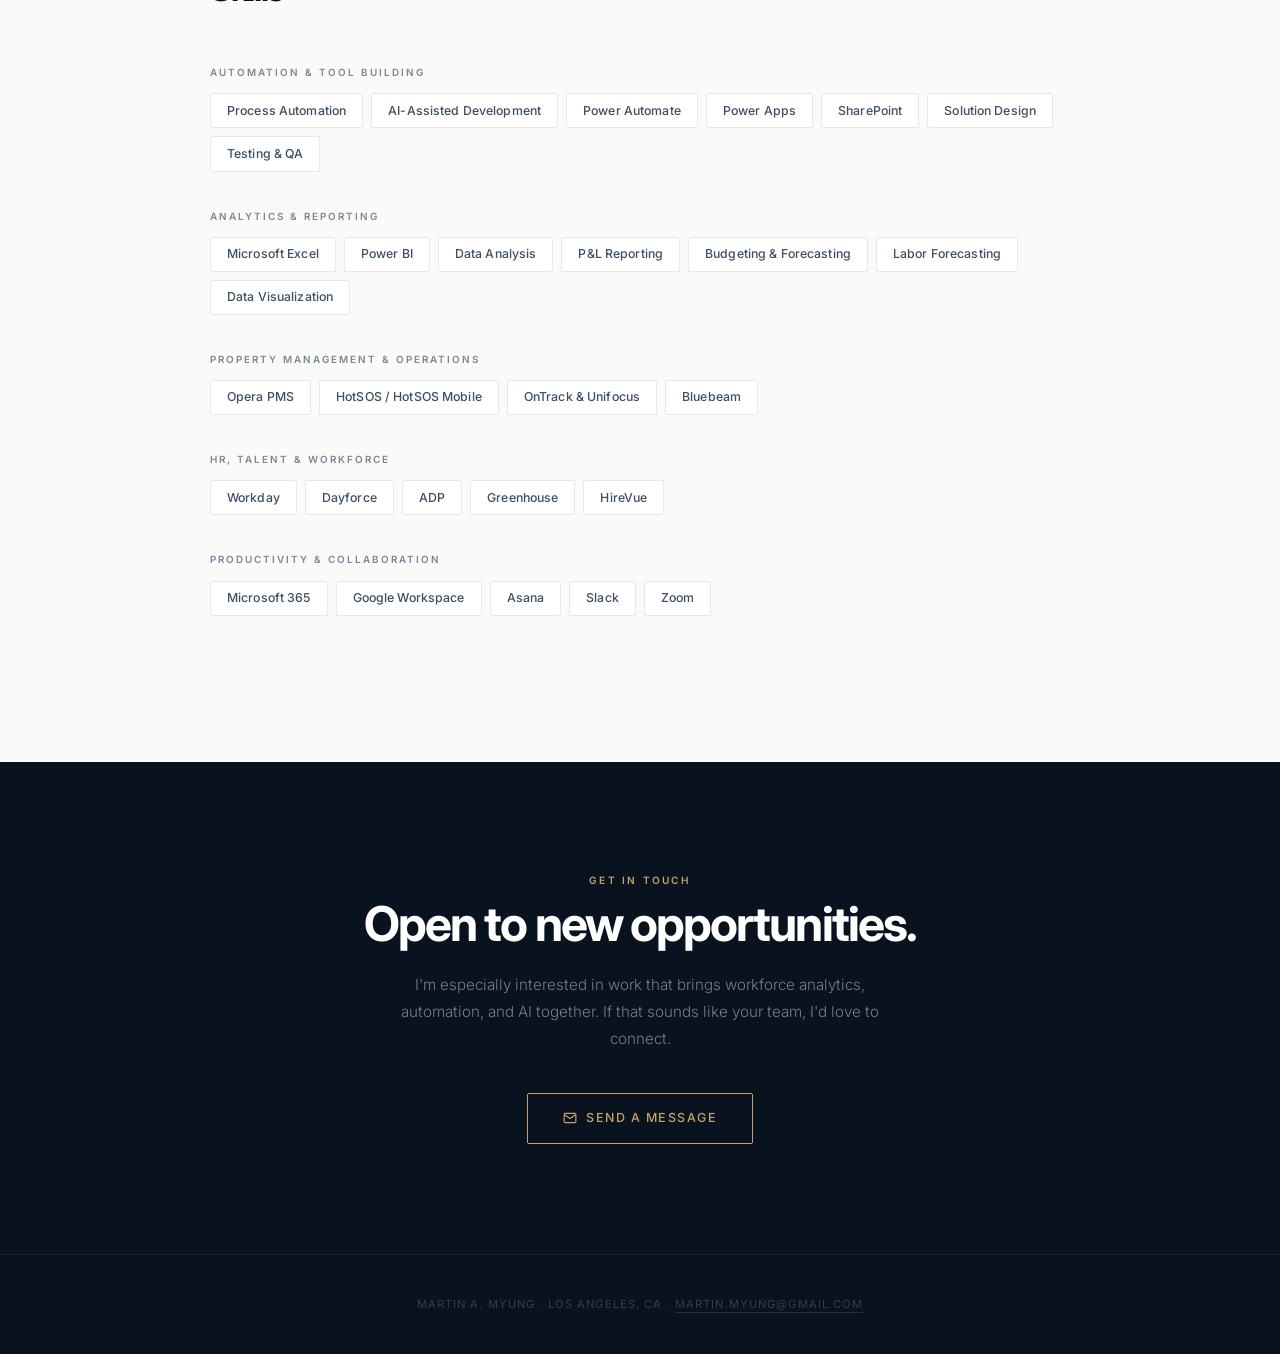
==== commit 3cc426ea: "Move Before and after to the top of Projects" ====
--- a/index.html
+++ b/index.html
@@ -204,36 +204,21 @@
     }
     .chip:hover { background: rgba(196,162,106,0.28); color: rgba(255,255,255,0.88); }
 
-    /* ── WHAT CHANGED ── */
-    #stats {
-      background: var(--ink);
-      padding: 2.25rem 2.5rem 2.5rem;
-      border-top: 1px solid rgba(196,162,106,0.12);
-    }
-    .changes-inner { max-width: 860px; margin: 0 auto; }
+    /* ── BEFORE AND AFTER (top of Projects) ── */
+    .changes { margin: 0 0 40px; border: 1px solid var(--border); border-radius: 16px; background: var(--bg); padding: 22px 28px 8px; }
+    .changes-label { font-size: 0.7rem; font-weight: 600; letter-spacing: 0.14em; text-transform: uppercase; color: var(--gold); margin-bottom: 0.4rem; }
+    .change { display: grid; grid-template-columns: 170px 1fr auto 1fr; align-items: baseline; gap: 1rem;
+      padding: 0.9rem 0; border-top: 1px solid var(--border); text-decoration: none; color: inherit; }
+    .change-name { font-size: 0.72rem; font-weight: 600; letter-spacing: 0.08em; text-transform: uppercase; color: var(--muted); }
+    .change-before { font-size: 0.98rem; color: var(--muted); }
+    .change-arrow { color: var(--gold); font-size: 1.1rem; }
+    .change-after { font-size: 1.08rem; font-weight: 600; color: var(--fg); }
+    .change:hover .change-after { color: var(--gold); }
     .work-card { scroll-margin-top: 90px; }
-    .changes-label {
-      font-size: 0.7rem; font-weight: 600; letter-spacing: 0.14em; text-transform: uppercase;
-      color: #d8b77c; margin-bottom: 0.75rem;
-    }
-    .change {
-      display: grid; grid-template-columns: 180px 1fr auto 1fr; align-items: baseline; gap: 1rem;
-      padding: 0.95rem 0; border-top: 1px solid rgba(196,162,106,0.12);
-      text-decoration: none; color: inherit; transition: background 0.2s;
-    }
-    .change:last-child { border-bottom: 1px solid rgba(196,162,106,0.12); }
-    .change:hover .change-after { text-decoration: underline; text-underline-offset: 4px; }
-    .change-name { font-size: 0.72rem; font-weight: 600; letter-spacing: 0.08em; text-transform: uppercase; color: rgba(255,255,255,0.45); }
-    .change-before { font-size: 1rem; color: rgba(255,255,255,0.55); }
-    .change-arrow { color: var(--gold); font-size: 1.1rem; }
-    .change-after { font-size: 1.15rem; font-weight: 600; color: var(--gold); letter-spacing: -0.01em; }
     @media (max-width: 720px) {
-      #stats { padding: 1.75rem 1.25rem 2rem; }
+      .changes { padding: 18px 18px 6px; }
       .change { grid-template-columns: auto 1fr; row-gap: 0.25rem; column-gap: 0.6rem; }
-      .change-name { grid-column: 1 / -1; }
-      .change-before { grid-column: 1 / -1; }
-      .change-arrow { grid-column: 1; }
-      .change-after { grid-column: 2; }
+      .change-name, .change-before { grid-column: 1 / -1; }
     }
 
 
@@ -786,31 +771,6 @@
   </div>
 </section>
 
-<!-- WHAT CHANGED -->
-<div id="stats">
-  <div class="changes-inner">
-    <p class="changes-label fade-in">What changed</p>
-    <a class="change fade-in" href="#proj-ordinance">
-      <span class="change-name">LA Ordinance Report</span>
-      <span class="change-before">4–5 hours a day by hand</span>
-      <span class="change-arrow" aria-hidden="true">→</span>
-      <span class="change-after">a few minutes</span>
-    </a>
-    <a class="change fade-in" href="#proj-fnb">
-      <span class="change-name">F&amp;B forecast</span>
-      <span class="change-before">a fragile spreadsheet</span>
-      <span class="change-arrow" aria-hidden="true">→</span>
-      <span class="change-after">an app 12 managers use daily</span>
-    </a>
-    <a class="change fade-in" href="#proj-labor">
-      <span class="change-name">Labor reports</span>
-      <span class="change-before">built by hand every morning</span>
-      <span class="change-arrow" aria-hidden="true">→</span>
-      <span class="change-after">automated, email ready</span>
-    </a>
-  </div>
-</div>
-
 <!-- SUMMARY -->
 <section id="summary">
   <div class="container">
@@ -873,6 +833,27 @@
     <p class="section-label">Selected Work</p>
     <h2 class="section-title fade-in">Projects</h2>
     <p class="summary-text fade-in" style="margin-bottom:32px">Tools I've built for the hotels I support. Each demo below is a stand-alone recreation with a fictional hotel and sample data, so you can click through how it works.</p>
+    <div class="changes fade-in">
+      <p class="changes-label">Before and after</p>
+      <a class="change" href="#proj-ordinance">
+      <span class="change-name">LA Ordinance Report</span>
+      <span class="change-before">4–5 hours a day by hand</span>
+      <span class="change-arrow" aria-hidden="true">→</span>
+      <span class="change-after">a few minutes</span>
+    </a>
+      <a class="change" href="#proj-fnb">
+      <span class="change-name">F&amp;B forecast</span>
+      <span class="change-before">a fragile spreadsheet</span>
+      <span class="change-arrow" aria-hidden="true">→</span>
+      <span class="change-after">an app 12 managers use daily</span>
+    </a>
+      <a class="change" href="#proj-labor">
+      <span class="change-name">Labor reports</span>
+      <span class="change-before">built by hand every morning</span>
+      <span class="change-arrow" aria-hidden="true">→</span>
+      <span class="change-after">automated, email ready</span>
+    </a>
+    </div>
     <div class="work-grid">
 
       <div class="work-card fade-in" id="proj-fnb">
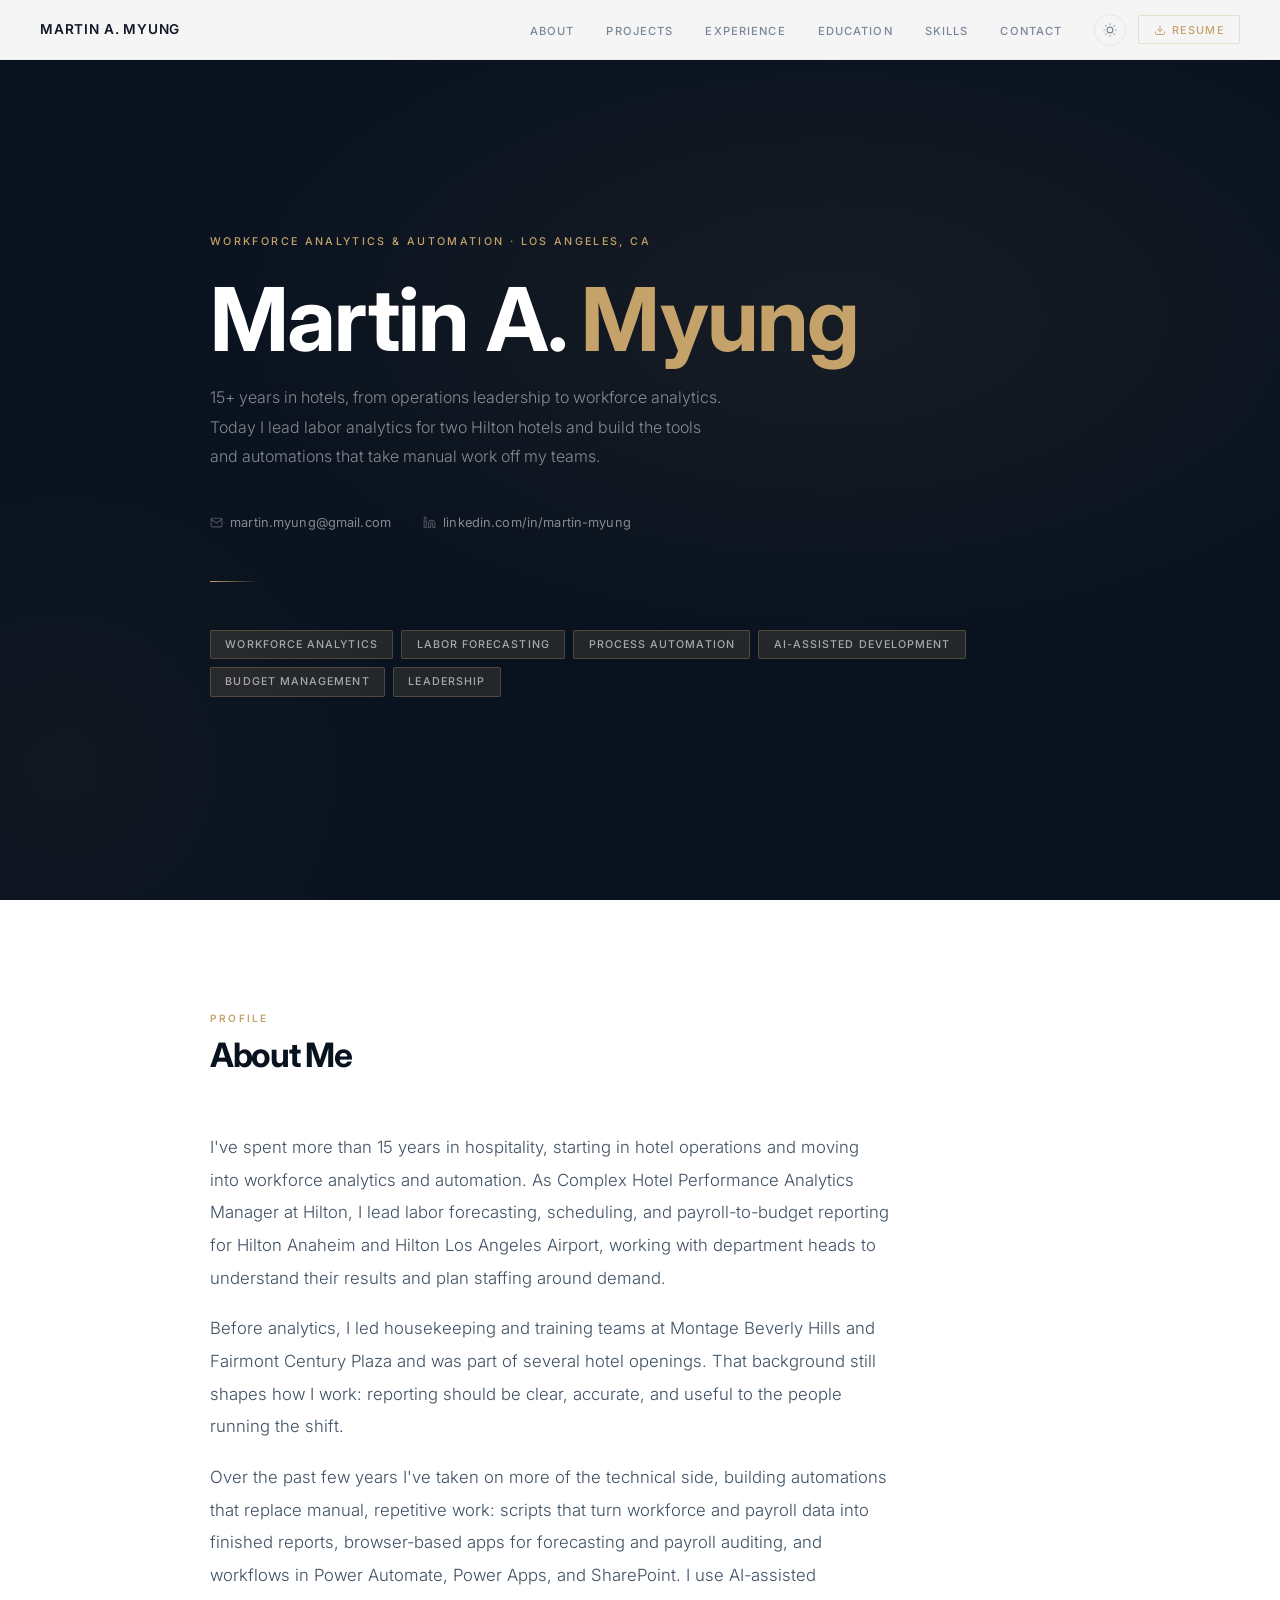
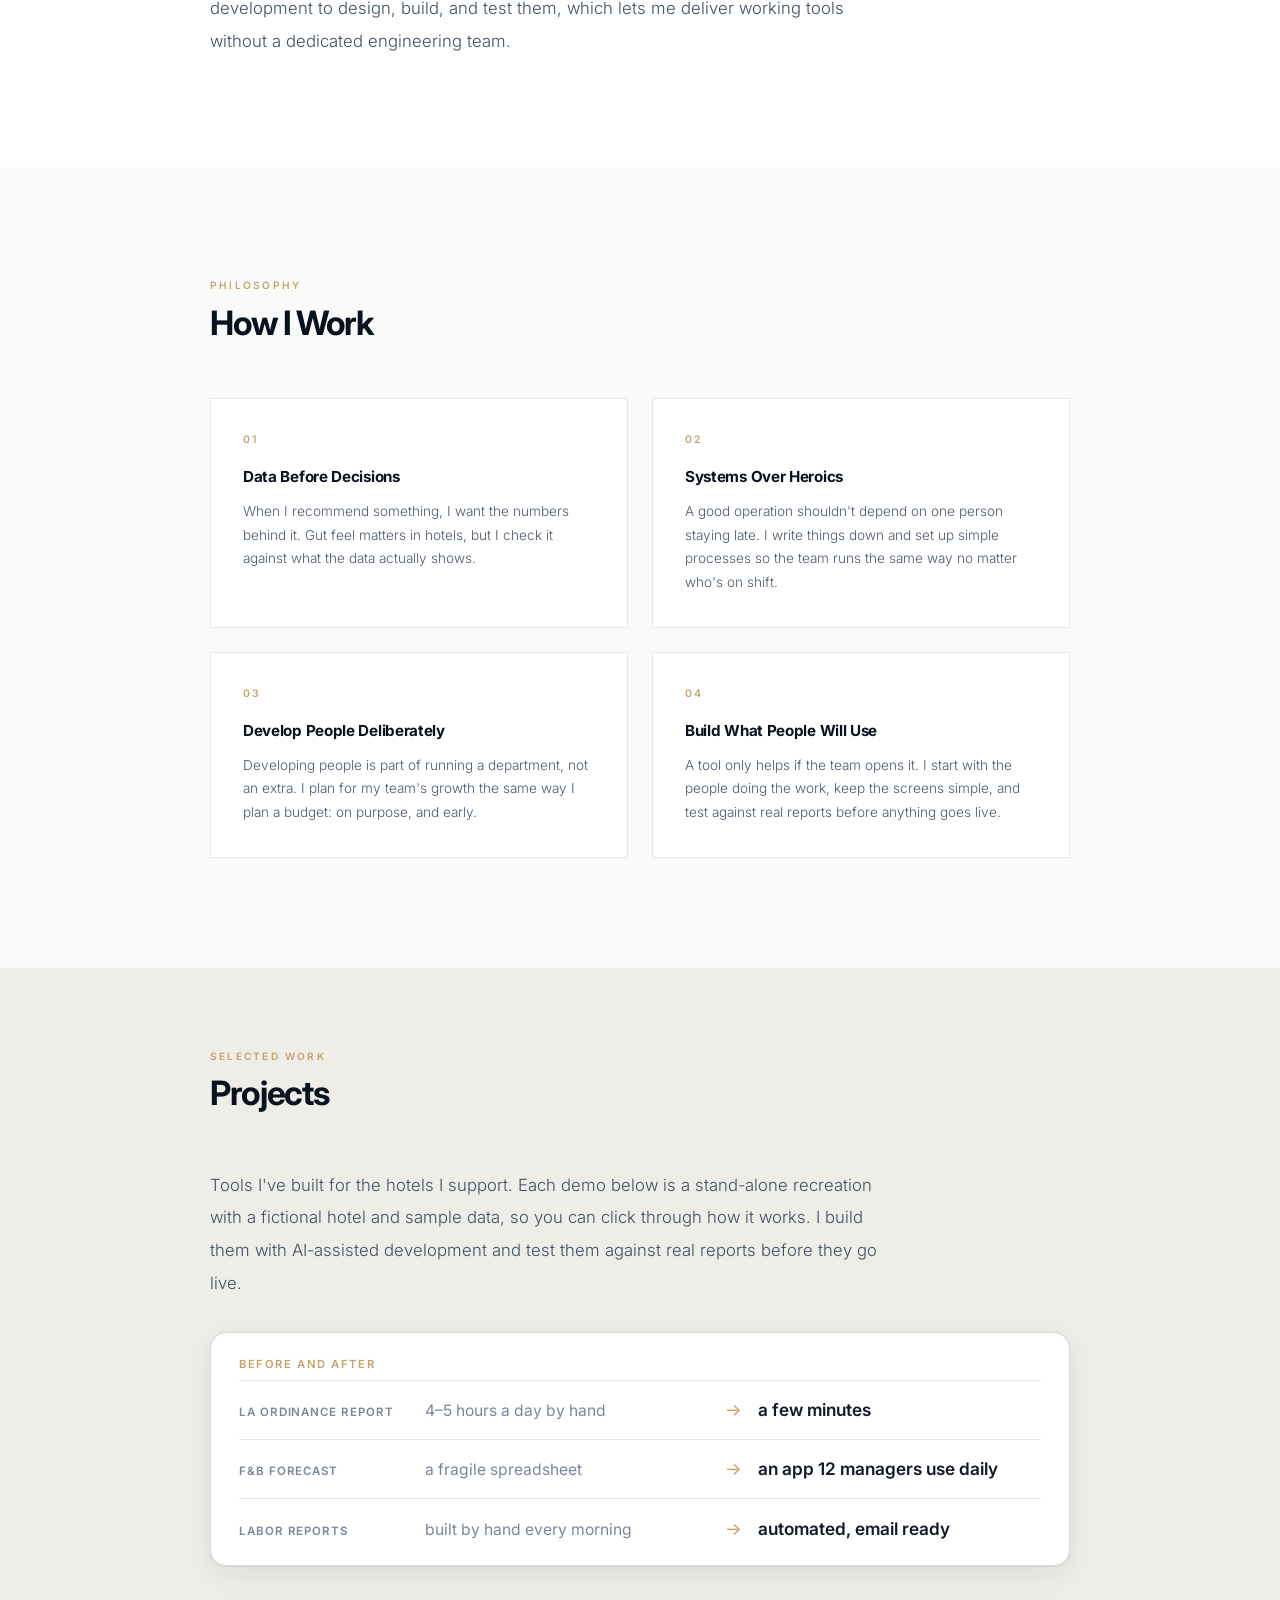
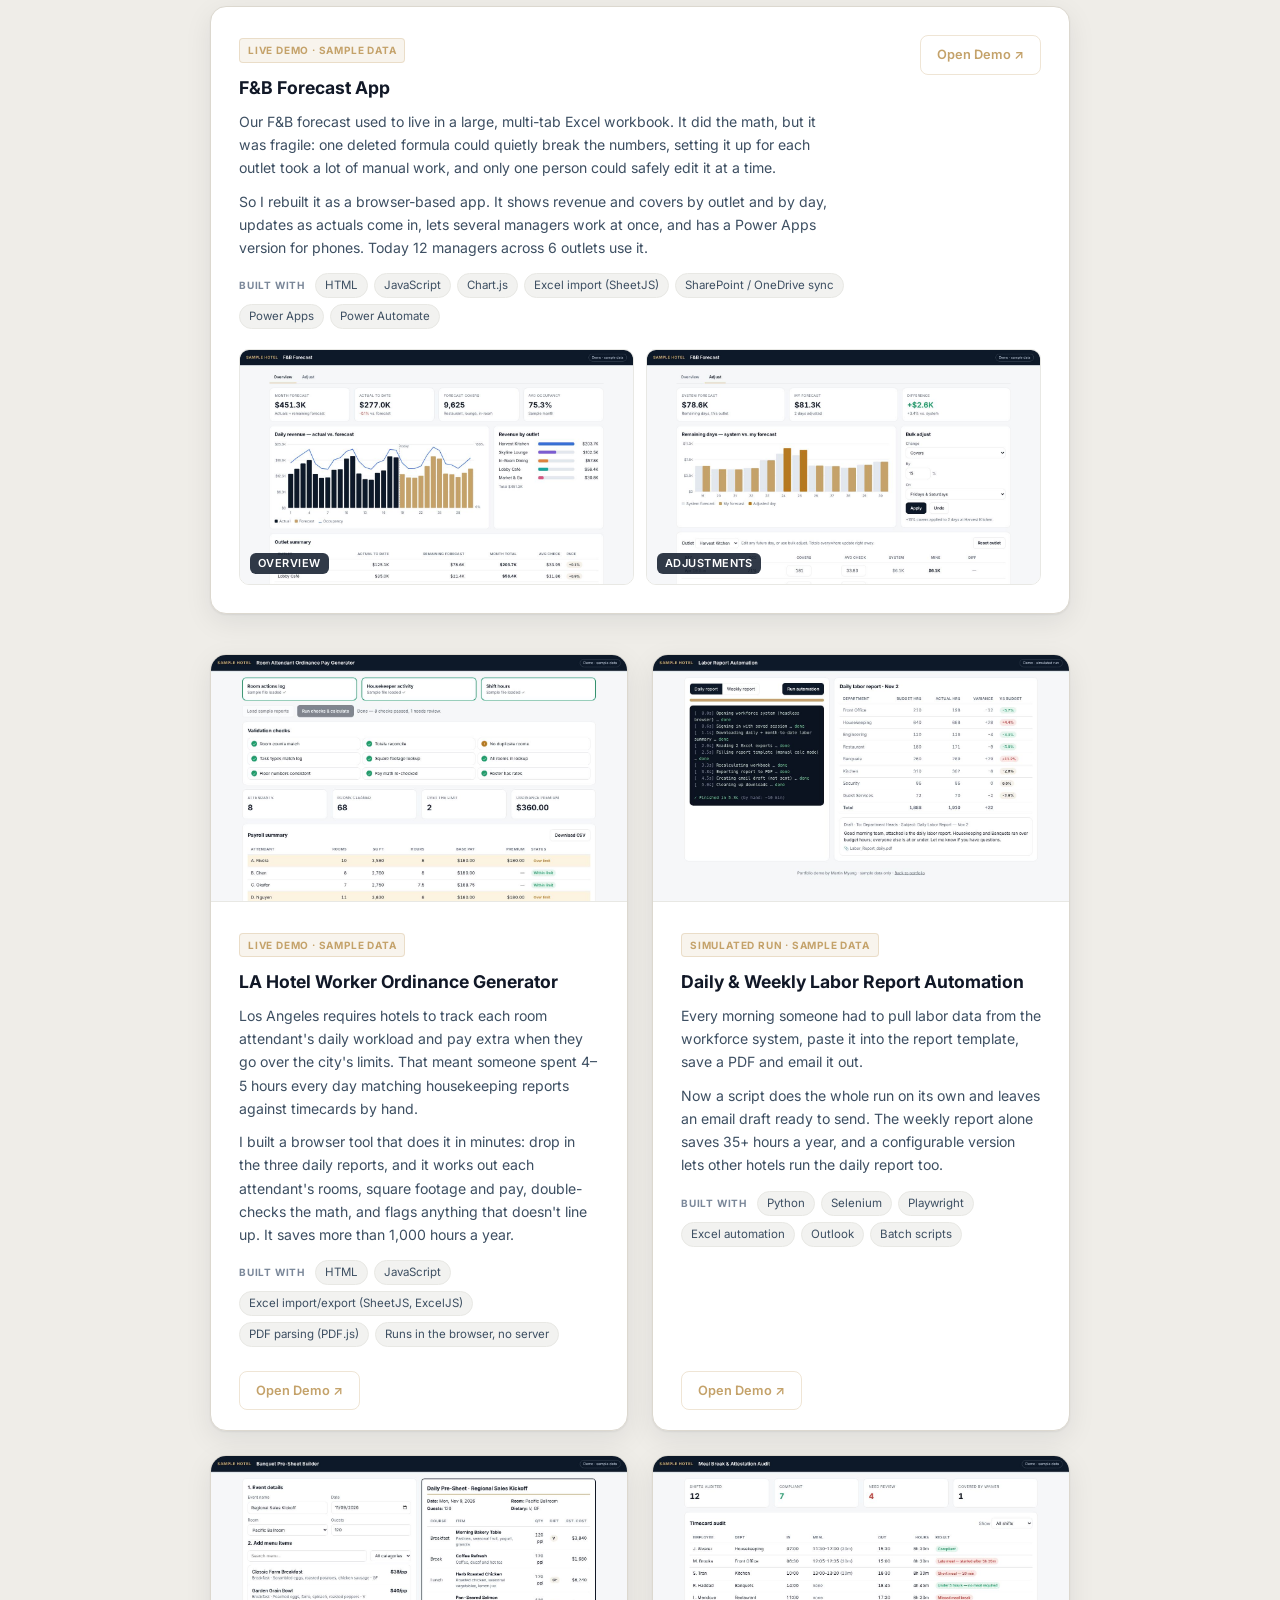
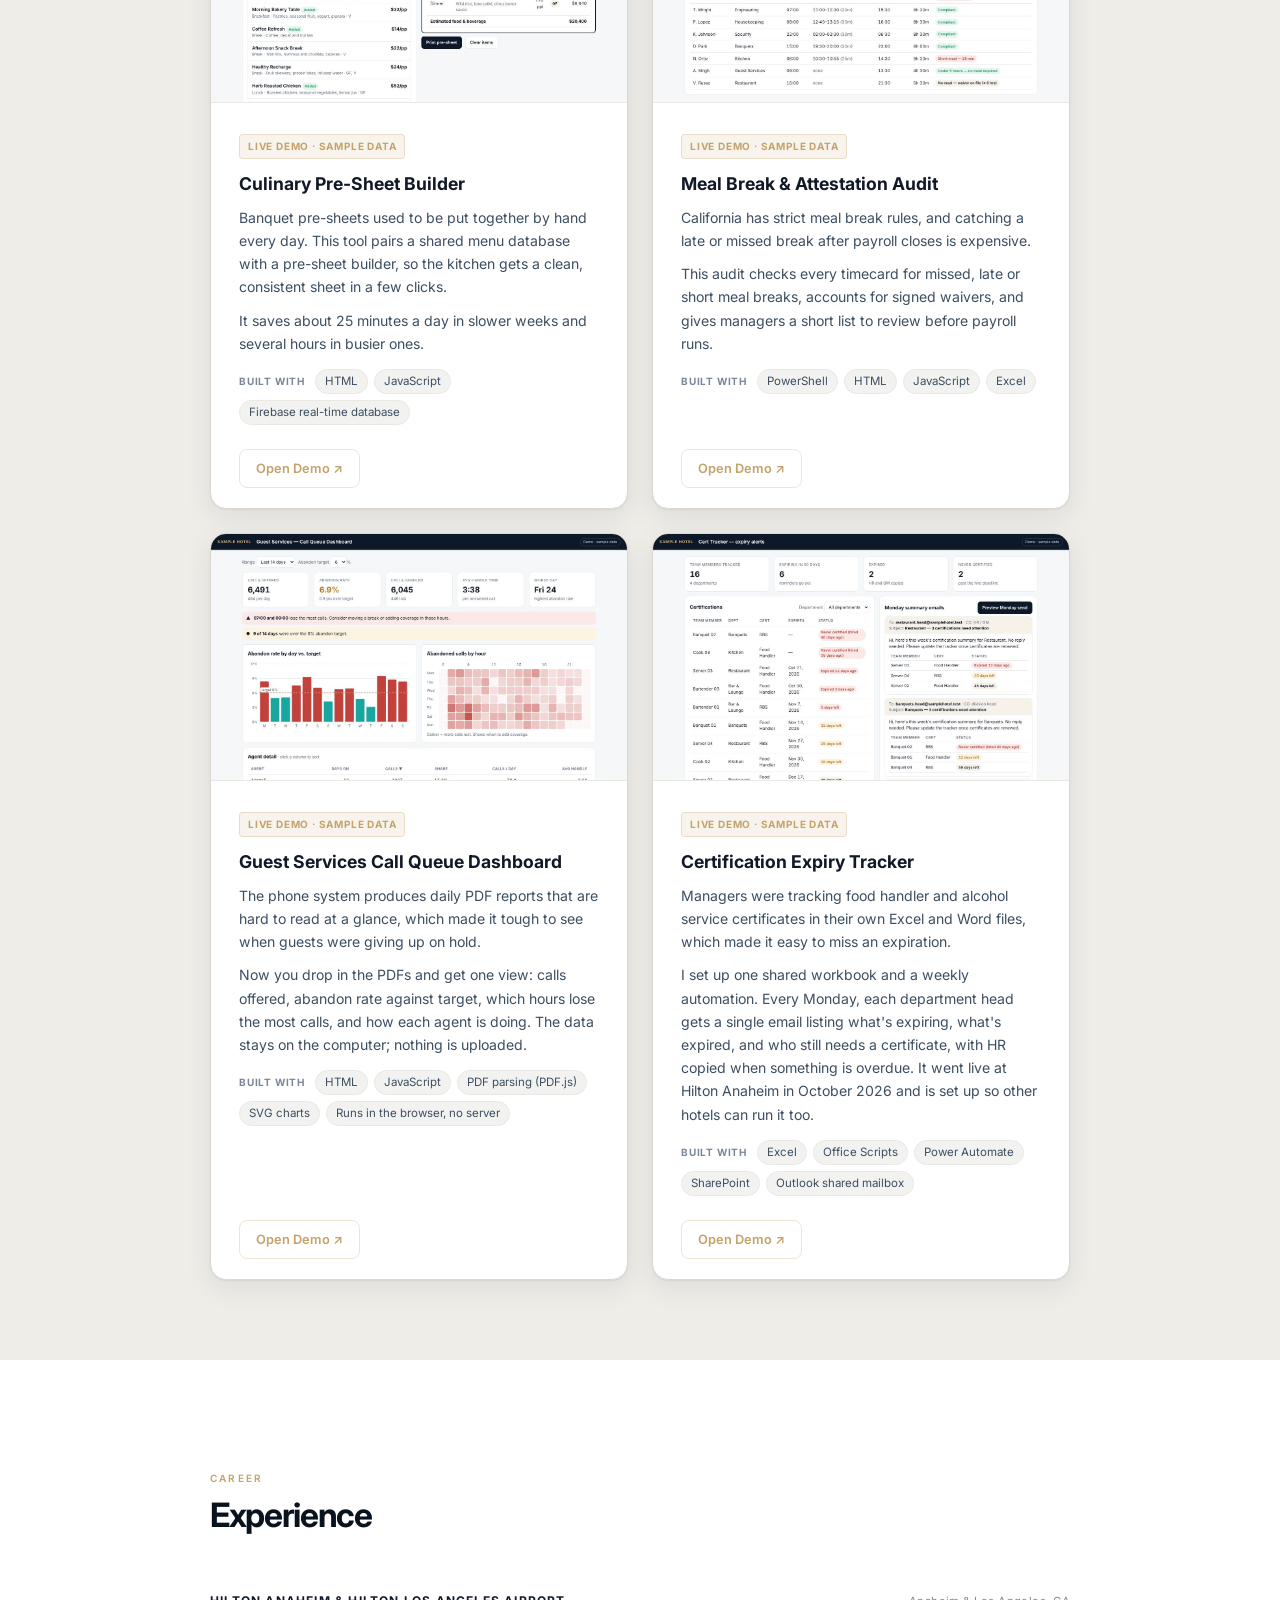
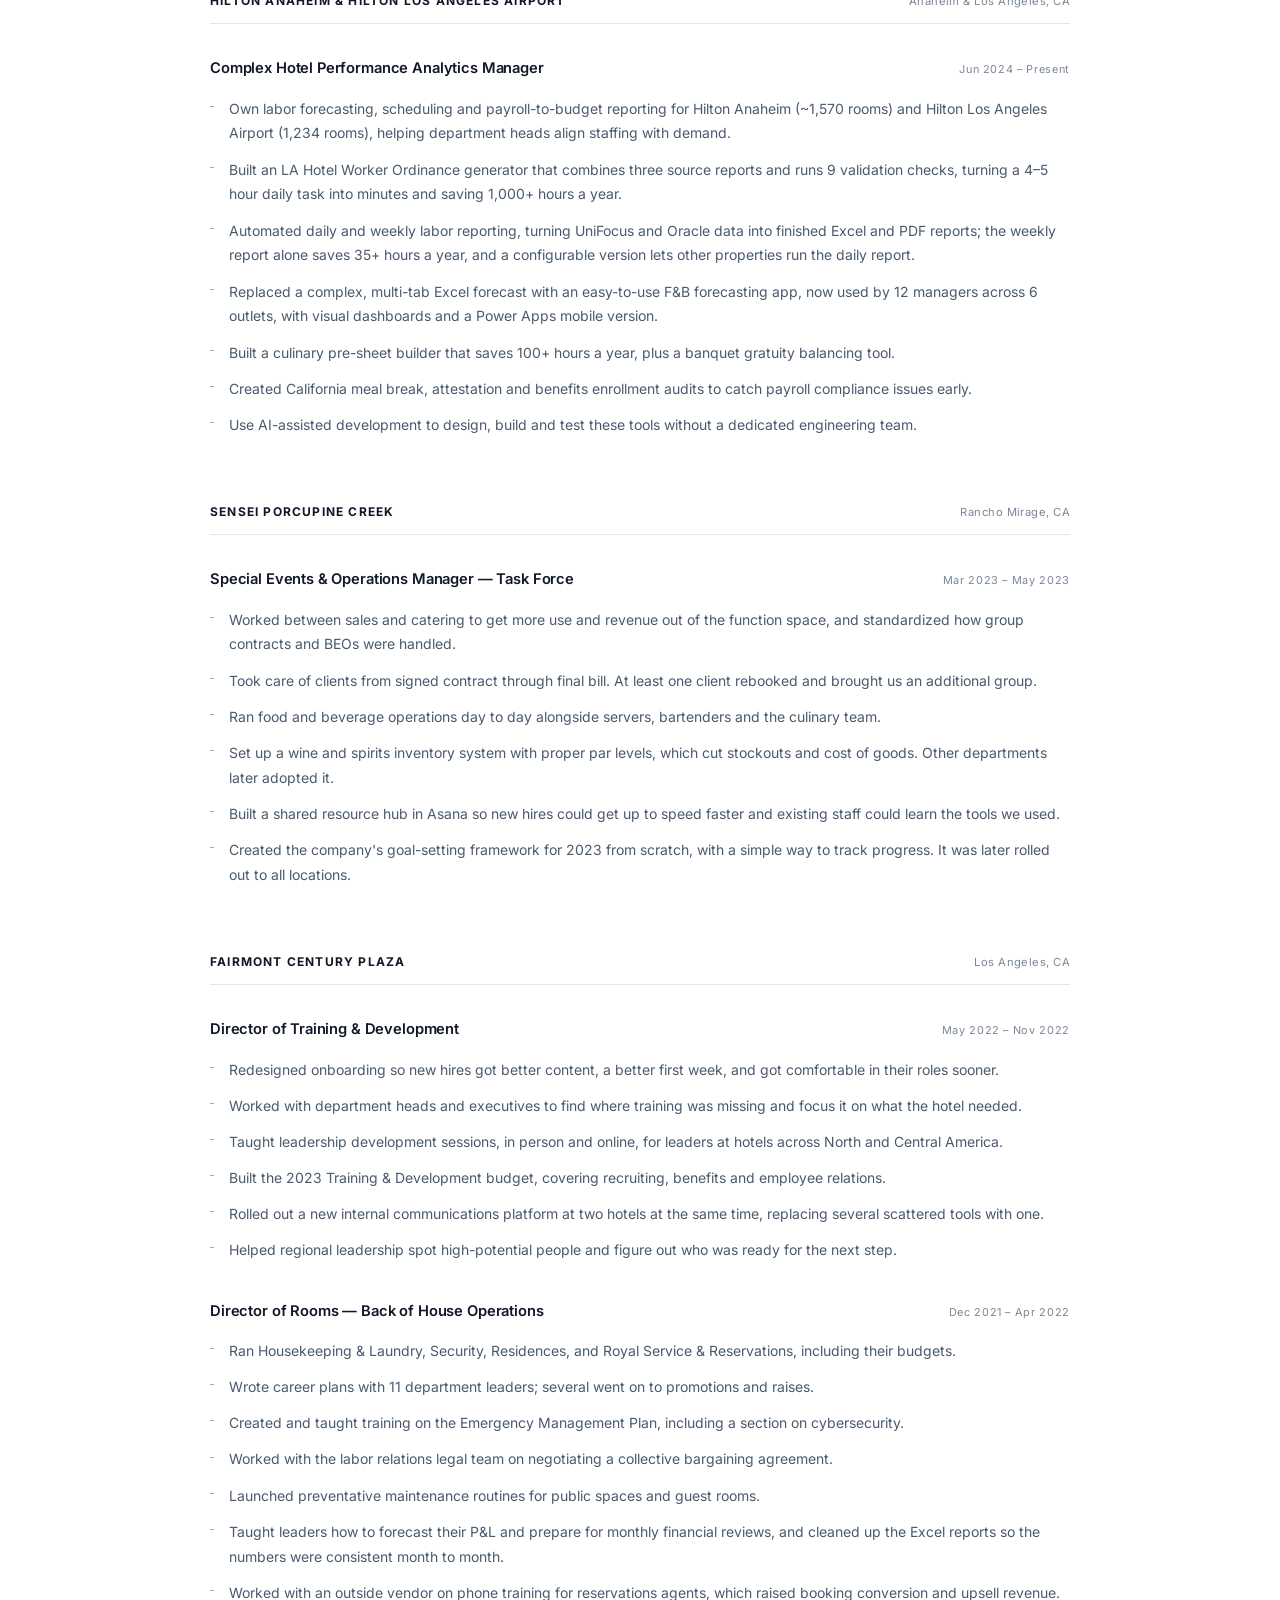
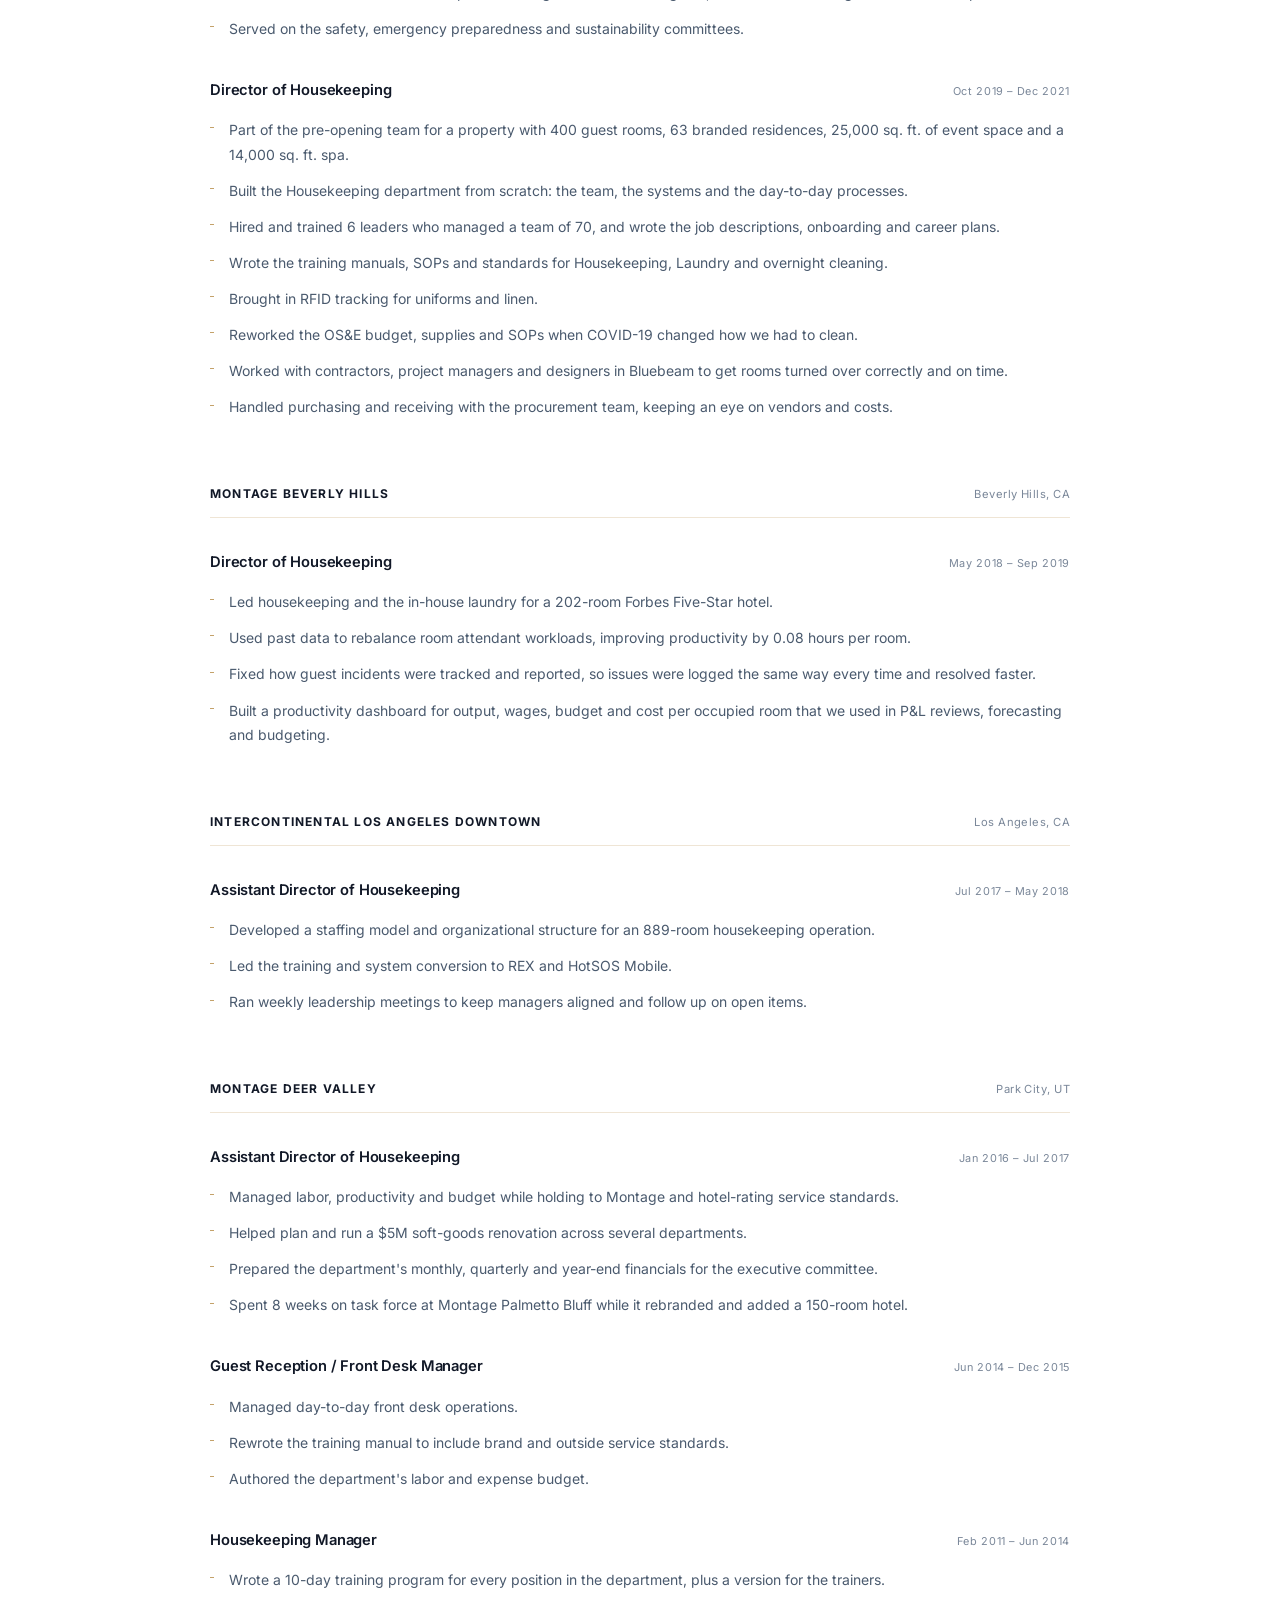
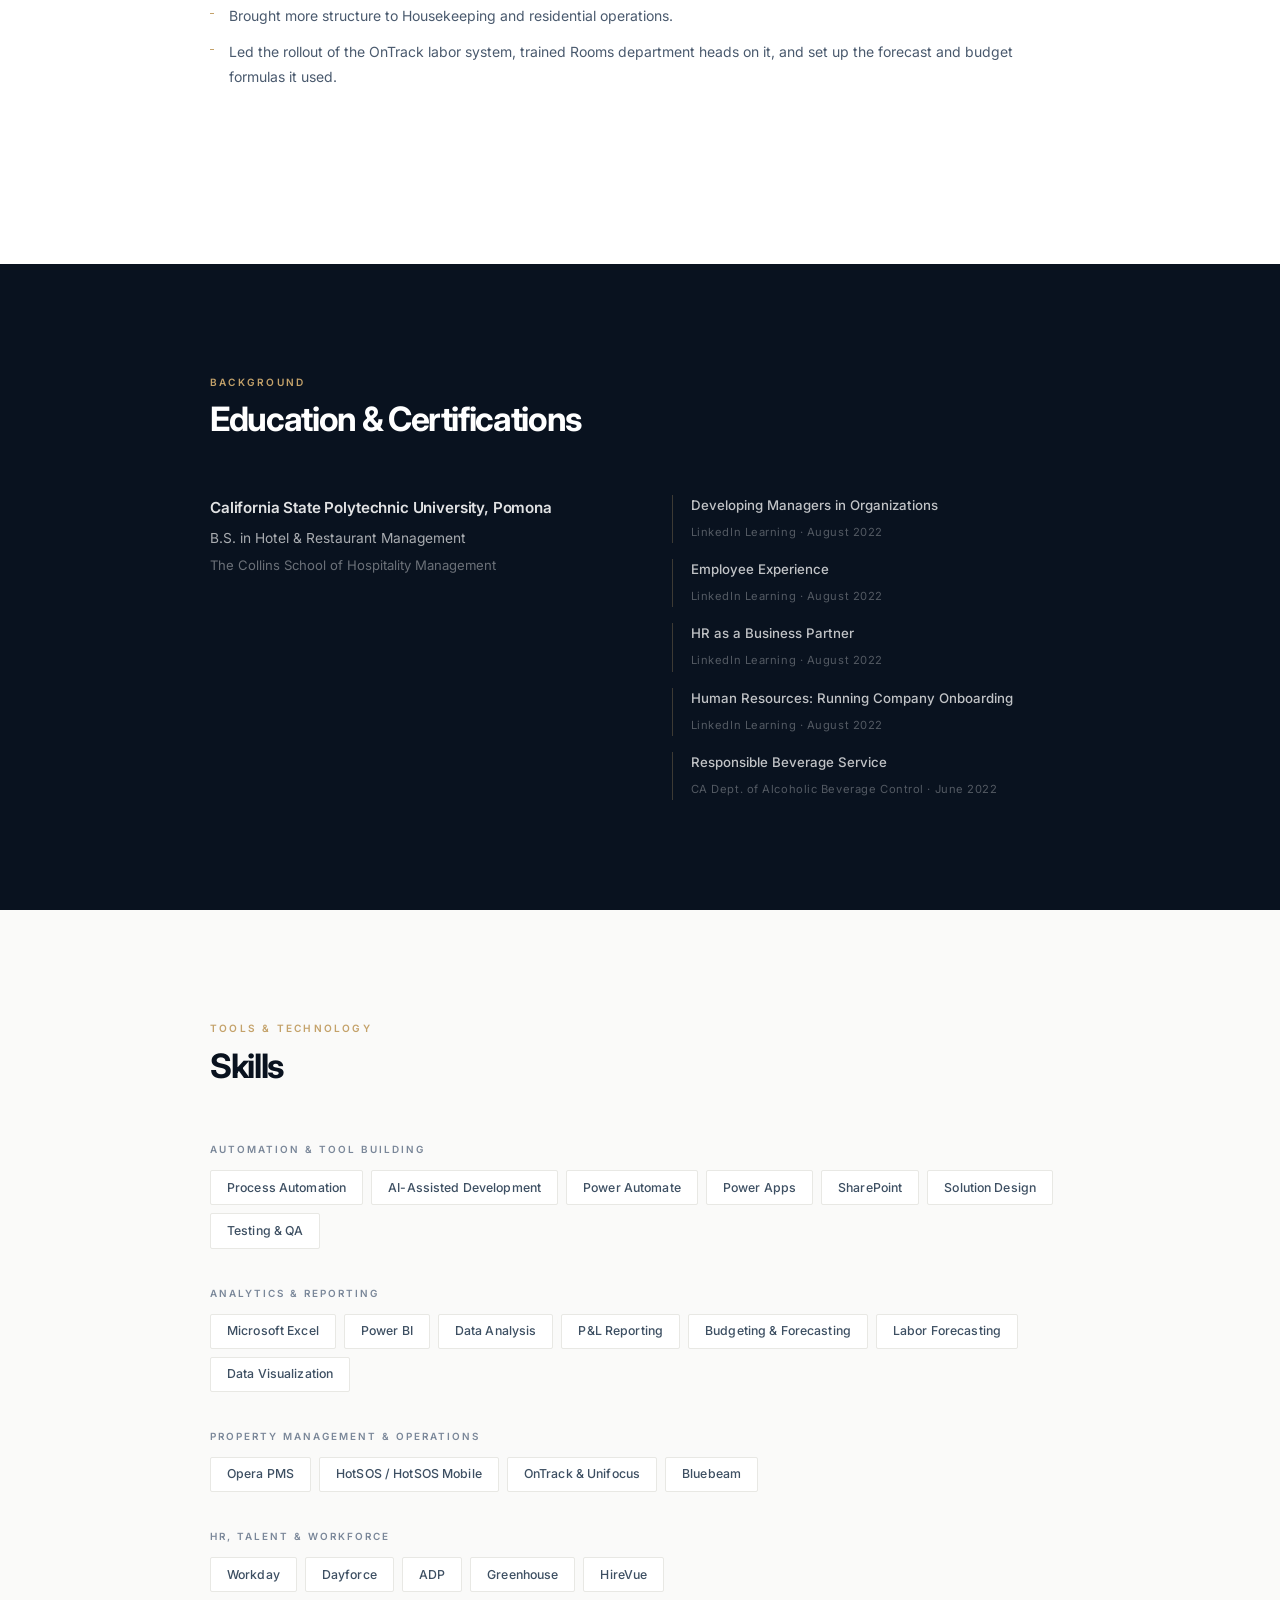
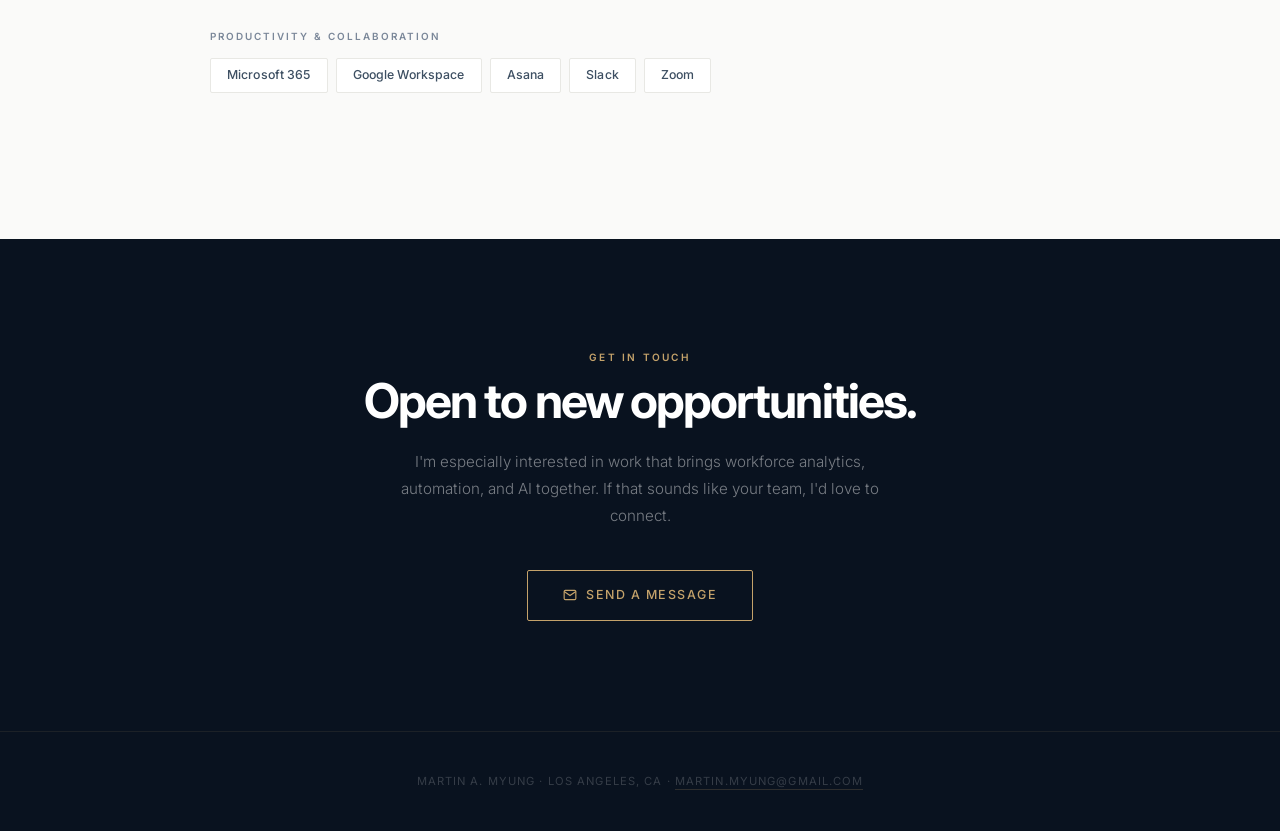
==== commit ab214086: "Add call queue and cert tracker projects, card contrast, built-with tags" ====
--- a/index.html
+++ b/index.html
@@ -26,6 +26,8 @@
       --fg-3:       #4a5a6e;
       --muted:      #7a8799;
       --border:     #e8e8e4;
+      --work-bg:    #efede8;
+      --card-line:  #dcd8cf;
       --nav-bg:     rgba(255,255,255,0.96);
       --nav-border: #e8e8e4;
       --title-col:  #09121f;
@@ -40,6 +42,8 @@
       --fg-3:       #7a95ab;
       --muted:      #556980;
       --border:     rgba(255,255,255,0.08);
+      --work-bg:    #060e19;
+      --card-line:  rgba(255,255,255,0.12);
       --nav-bg:     rgba(9,18,31,0.97);
       --nav-border: rgba(255,255,255,0.07);
       --title-col:  #dde6f0;
@@ -205,7 +209,7 @@
     .chip:hover { background: rgba(196,162,106,0.28); color: rgba(255,255,255,0.88); }
 
     /* ── BEFORE AND AFTER (top of Projects) ── */
-    .changes { margin: 0 0 40px; border: 1px solid var(--border); border-radius: 16px; background: var(--bg); padding: 22px 28px 8px; }
+    .changes { margin: 0 0 40px; border: 1px solid var(--card-line); border-radius: 16px; background: var(--bg); box-shadow: 0 1px 2px rgba(17,24,39,0.06), 0 8px 28px rgba(17,24,39,0.08); padding: 22px 28px 8px; }
     .changes-label { font-size: 0.7rem; font-weight: 600; letter-spacing: 0.14em; text-transform: uppercase; color: var(--gold); margin-bottom: 0.4rem; }
     .change { display: grid; grid-template-columns: 170px 1fr auto 1fr; align-items: baseline; gap: 1rem;
       padding: 0.9rem 0; border-top: 1px solid var(--border); text-decoration: none; color: inherit; }
@@ -542,7 +546,7 @@
     }
 
     /* ── FEATURED WORK ── */
-    #work { background: var(--bg-alt); padding: 80px 0; }
+    #work { background: var(--work-bg); padding: 80px 0; }
     .work-grid { display: grid; gap: 40px; }
     .work-shots { display: grid; grid-template-columns: 1fr 1fr; gap: 12px; padding: 0 28px 28px; }
     @media (max-width: 640px) { .work-shots { grid-template-columns: 1fr; } }
@@ -552,12 +556,16 @@
     .work-shot span { position: absolute; left: 10px; bottom: 10px; line-height: 1; font-size: 11px; font-weight: 600; letter-spacing: .04em; text-transform: uppercase; background: rgba(13,24,41,.85); color: #fff; padding: 5px 8px; border-radius: 6px; }
     .work-shot.single { border: 0; border-bottom: 1px solid var(--border); border-radius: 0; aspect-ratio: 16 / 9.5; }
     .work-shot.single img { height: 100%; object-fit: cover; object-position: top left; }
+    .built { display: flex; flex-wrap: wrap; gap: 6px; align-items: center; margin-top: 14px; }
+    .built b { font-size: 10px; font-weight: 700; letter-spacing: .08em; text-transform: uppercase; color: var(--muted); margin-right: 4px; }
+    .built span { font-size: 11.5px; color: var(--fg-2); background: var(--surface); border: 1px solid var(--border); border-radius: 999px; padding: 2px 9px; }
     .work-pair { display: grid; grid-template-columns: repeat(2, minmax(0,1fr)); gap: 24px; }
     @media (max-width: 860px) { .work-pair { grid-template-columns: 1fr; } }
     .work-pair .work-card { display: flex; flex-direction: column; }
     .work-pair .work-card-header { flex-direction: column; flex: 1; }
     .work-pair .work-open-btn { margin-top: auto; }
-    .work-card { background: var(--bg); border: 1px solid var(--border); border-radius: 16px; overflow: hidden; box-shadow: 0 4px 24px rgba(0,0,0,0.06); }
+    .work-card { background: var(--bg); border: 1px solid var(--card-line); border-radius: 16px; overflow: hidden; box-shadow: 0 1px 2px rgba(17,24,39,0.06), 0 8px 28px rgba(17,24,39,0.08); transition: box-shadow .2s, transform .2s; }
+    .work-card:hover { box-shadow: 0 2px 4px rgba(17,24,39,0.08), 0 14px 36px rgba(17,24,39,0.12); transform: translateY(-2px); }
     .work-card-header { display: flex; align-items: flex-start; justify-content: space-between; gap: 24px; padding: 28px 28px 20px; }
     .work-tag { display: inline-block; font-size: 10px; font-weight: 700; letter-spacing: 0.08em; text-transform: uppercase; color: var(--gold); background: rgba(196,162,106,0.12); border: 1px solid var(--gold-line); border-radius: 4px; padding: 3px 8px; margin-bottom: 10px; }
     .work-card-header h3 { font-size: 1.1rem; font-weight: 700; color: var(--fg); margin-bottom: 8px; }
@@ -832,7 +840,7 @@
   <div class="container">
     <p class="section-label">Selected Work</p>
     <h2 class="section-title fade-in">Projects</h2>
-    <p class="summary-text fade-in" style="margin-bottom:32px">Tools I've built for the hotels I support. Each demo below is a stand-alone recreation with a fictional hotel and sample data, so you can click through how it works.</p>
+    <p class="summary-text fade-in" style="margin-bottom:32px">Tools I've built for the hotels I support. Each demo below is a stand-alone recreation with a fictional hotel and sample data, so you can click through how it works. I build them with AI-assisted development and test them against real reports before they go live.</p>
     <div class="changes fade-in">
       <p class="changes-label">Before and after</p>
       <a class="change" href="#proj-ordinance">
@@ -863,6 +871,7 @@
             <h3>F&amp;B Forecast App</h3>
             <p>Our F&amp;B forecast used to live in a large, multi-tab Excel workbook. It did the math, but it was fragile: one deleted formula could quietly break the numbers, setting it up for each outlet took a lot of manual work, and only one person could safely edit it at a time.</p>
             <p style="margin-top:10px">So I rebuilt it as a browser-based app. It shows revenue and covers by outlet and by day, updates as actuals come in, lets several managers work at once, and has a Power Apps version for phones. Today 12 managers across 6 outlets use it.</p>
+          <div class="built"><b>Built with</b><span>HTML</span><span>JavaScript</span><span>Chart.js</span><span>Excel import (SheetJS)</span><span>SharePoint / OneDrive sync</span><span>Power Apps</span><span>Power Automate</span></div>
           </div>
           <a href="fnb-forecast.html" target="_blank" class="work-open-btn">Open Demo ↗</a>
         </div>
@@ -880,6 +889,7 @@
             <span class="work-tag">Live Demo · Sample Data</span>
             <h3>LA Hotel Worker Ordinance Generator</h3>
             <p>Los Angeles requires hotels to track each room attendant's daily workload and pay extra when they go over the city's limits. That meant someone spent 4–5 hours every day matching housekeeping reports against timecards by hand.</p><p style="margin-top:10px">I built a browser tool that does it in minutes: drop in the three daily reports, and it works out each attendant's rooms, square footage and pay, double-checks the math, and flags anything that doesn't line up. It saves more than 1,000 hours a year.</p>
+          <div class="built"><b>Built with</b><span>HTML</span><span>JavaScript</span><span>Excel import/export (SheetJS, ExcelJS)</span><span>PDF parsing (PDF.js)</span><span>Runs in the browser, no server</span></div>
           </div>
           <a href="ordinance.html" target="_blank" class="work-open-btn">Open Demo ↗</a>
         </div>
@@ -891,6 +901,7 @@
             <span class="work-tag">Simulated Run · Sample Data</span>
             <h3>Daily &amp; Weekly Labor Report Automation</h3>
             <p>Every morning someone had to pull labor data from the workforce system, paste it into the report template, save a PDF and email it out.</p><p style="margin-top:10px">Now a script does the whole run on its own and leaves an email draft ready to send. The weekly report alone saves 35+ hours a year, and a configurable version lets other hotels run the daily report too.</p>
+          <div class="built"><b>Built with</b><span>Python</span><span>Selenium</span><span>Playwright</span><span>Excel automation</span><span>Outlook</span><span>Batch scripts</span></div>
           </div>
           <a href="labor-report.html" target="_blank" class="work-open-btn">Open Demo ↗</a>
         </div>
@@ -902,6 +913,7 @@
             <span class="work-tag">Live Demo · Sample Data</span>
             <h3>Culinary Pre-Sheet Builder</h3>
             <p>Banquet pre-sheets used to be put together by hand every day. This tool pairs a shared menu database with a pre-sheet builder, so the kitchen gets a clean, consistent sheet in a few clicks.</p><p style="margin-top:10px">It saves about 25 minutes a day in slower weeks and several hours in busier ones.</p>
+          <div class="built"><b>Built with</b><span>HTML</span><span>JavaScript</span><span>Firebase real-time database</span></div>
           </div>
           <a href="presheet.html" target="_blank" class="work-open-btn">Open Demo ↗</a>
         </div>
@@ -913,8 +925,35 @@
             <span class="work-tag">Live Demo · Sample Data</span>
             <h3>Meal Break &amp; Attestation Audit</h3>
             <p>California has strict meal break rules, and catching a late or missed break after payroll closes is expensive.</p><p style="margin-top:10px">This audit checks every timecard for missed, late or short meal breaks, accounts for signed waivers, and gives managers a short list to review before payroll runs.</p>
+          <div class="built"><b>Built with</b><span>PowerShell</span><span>HTML</span><span>JavaScript</span><span>Excel</span></div>
           </div>
           <a href="meal-break-audit.html" target="_blank" class="work-open-btn">Open Demo ↗</a>
+        </div>
+      </div>
+      <div class="work-card fade-in" id="proj-callqueue">
+        <a class="work-shot single" href="call-queue.html" target="_blank"><img src="img-call-queue.jpg" alt="Guest Services call queue dashboard with abandon rate, hourly heatmap and agent table (sample data)" loading="lazy"></a>
+        <div class="work-card-header">
+          <div>
+            <span class="work-tag">Live Demo · Sample Data</span>
+            <h3>Guest Services Call Queue Dashboard</h3>
+            <p>The phone system produces daily PDF reports that are hard to read at a glance, which made it tough to see when guests were giving up on hold.</p>
+            <p style="margin-top:10px">Now you drop in the PDFs and get one view: calls offered, abandon rate against target, which hours lose the most calls, and how each agent is doing. The data stays on the computer; nothing is uploaded.</p>
+            <div class="built"><b>Built with</b><span>HTML</span><span>JavaScript</span><span>PDF parsing (PDF.js)</span><span>SVG charts</span><span>Runs in the browser, no server</span></div>
+          </div>
+          <a href="call-queue.html" target="_blank" class="work-open-btn">Open Demo ↗</a>
+        </div>
+      </div>
+      <div class="work-card fade-in" id="proj-certs">
+        <a class="work-shot single" href="cert-tracker.html" target="_blank"><img src="img-cert-tracker.jpg" alt="Cert tracker with expiring certifications and Monday summary emails (sample data)" loading="lazy"></a>
+        <div class="work-card-header">
+          <div>
+            <span class="work-tag">Live Demo · Sample Data</span>
+            <h3>Certification Expiry Tracker</h3>
+            <p>Managers were tracking food handler and alcohol service certificates in their own Excel and Word files, which made it easy to miss an expiration.</p>
+            <p style="margin-top:10px">I set up one shared workbook and a weekly automation. Every Monday, each department head gets a single email listing what's expiring, what's expired, and who still needs a certificate, with HR copied when something is overdue. It went live at Hilton Anaheim in October 2026 and is set up so other hotels can run it too.</p>
+            <div class="built"><b>Built with</b><span>Excel</span><span>Office Scripts</span><span>Power Automate</span><span>SharePoint</span><span>Outlook shared mailbox</span></div>
+          </div>
+          <a href="cert-tracker.html" target="_blank" class="work-open-btn">Open Demo ↗</a>
         </div>
       </div>
       </div>
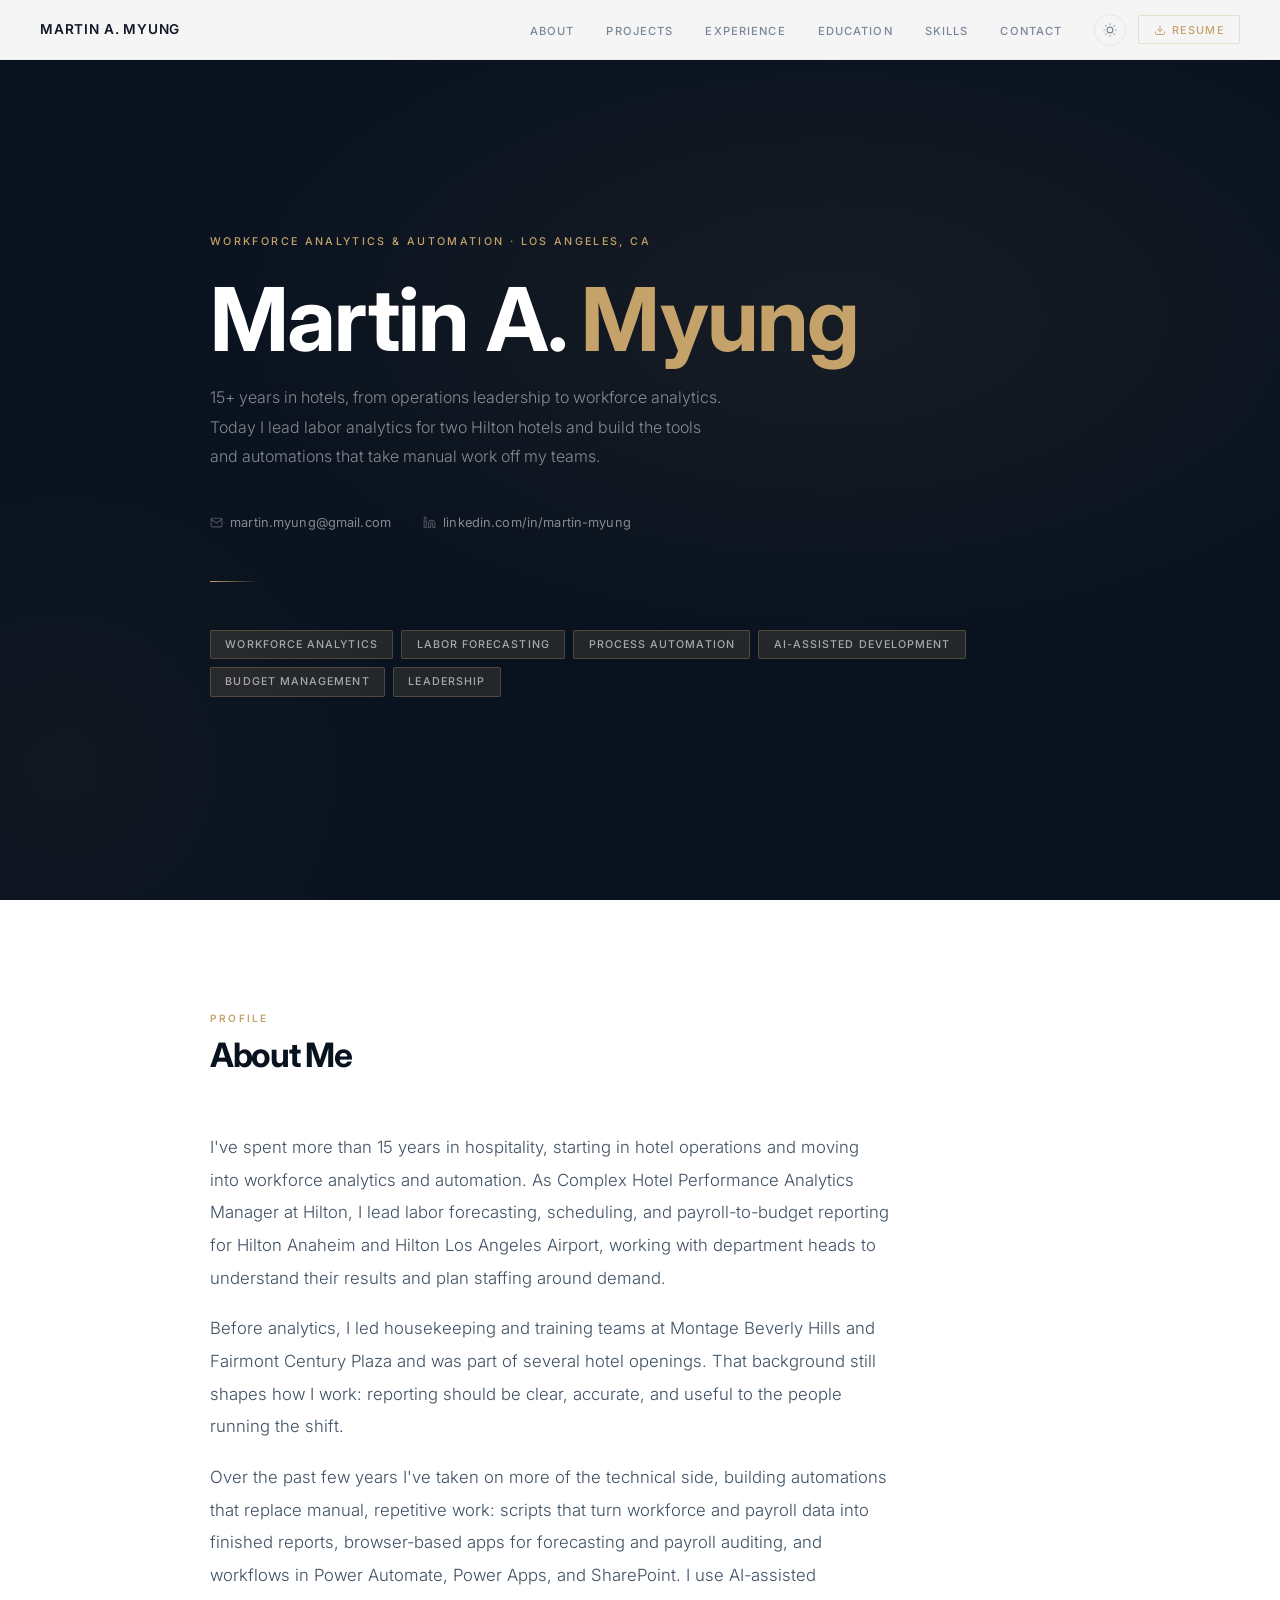
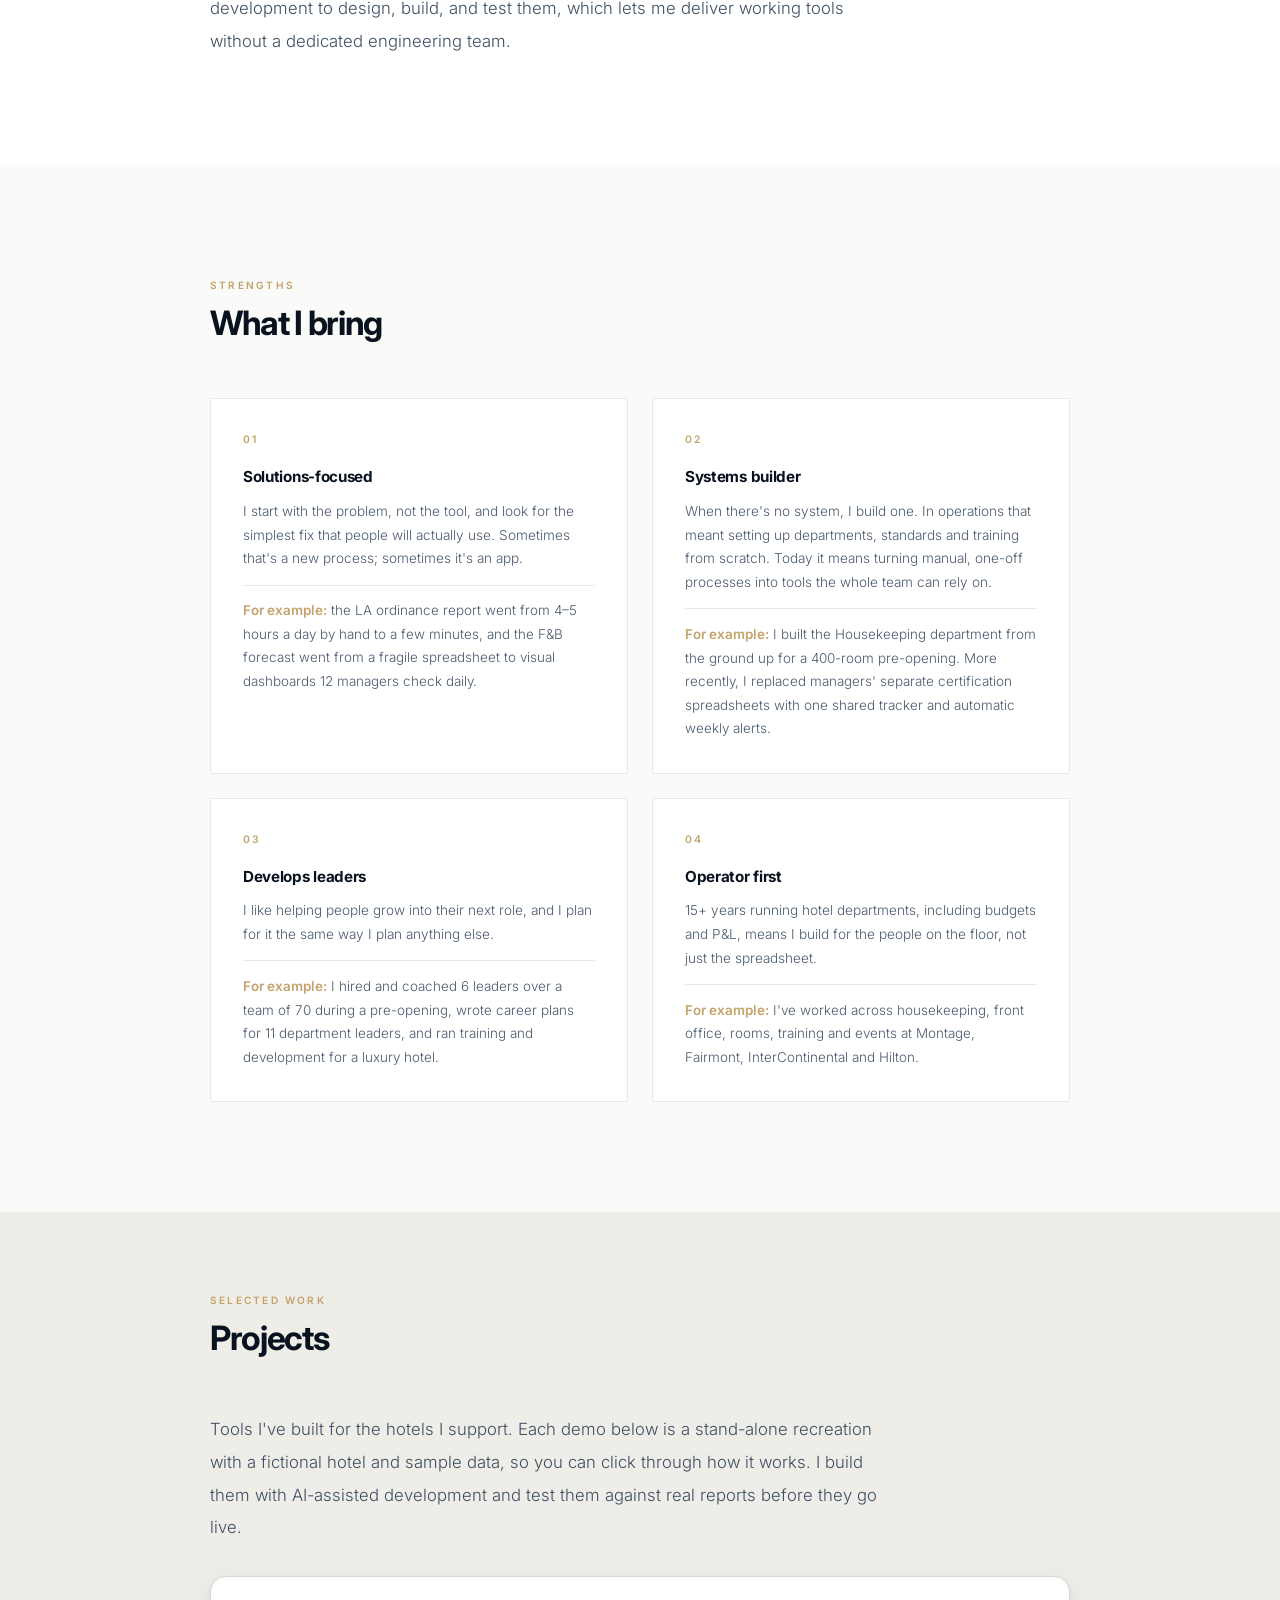
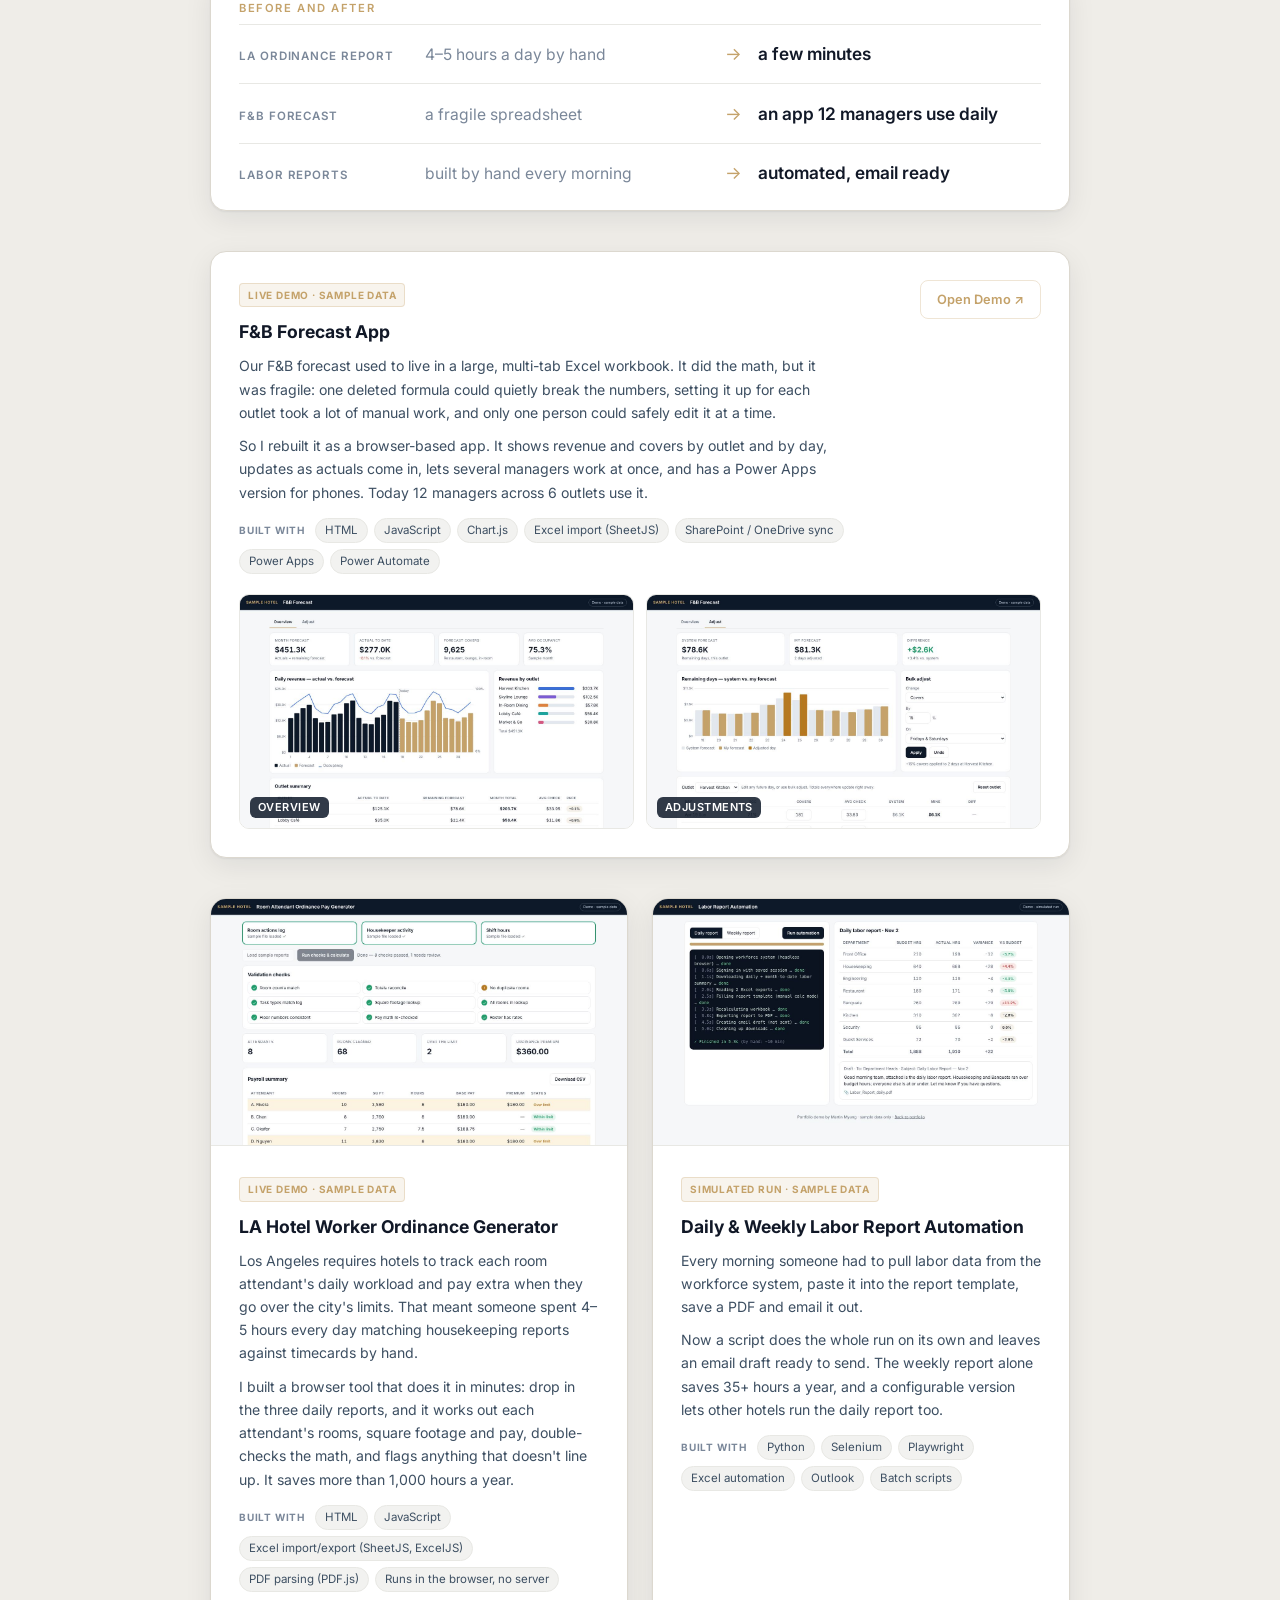
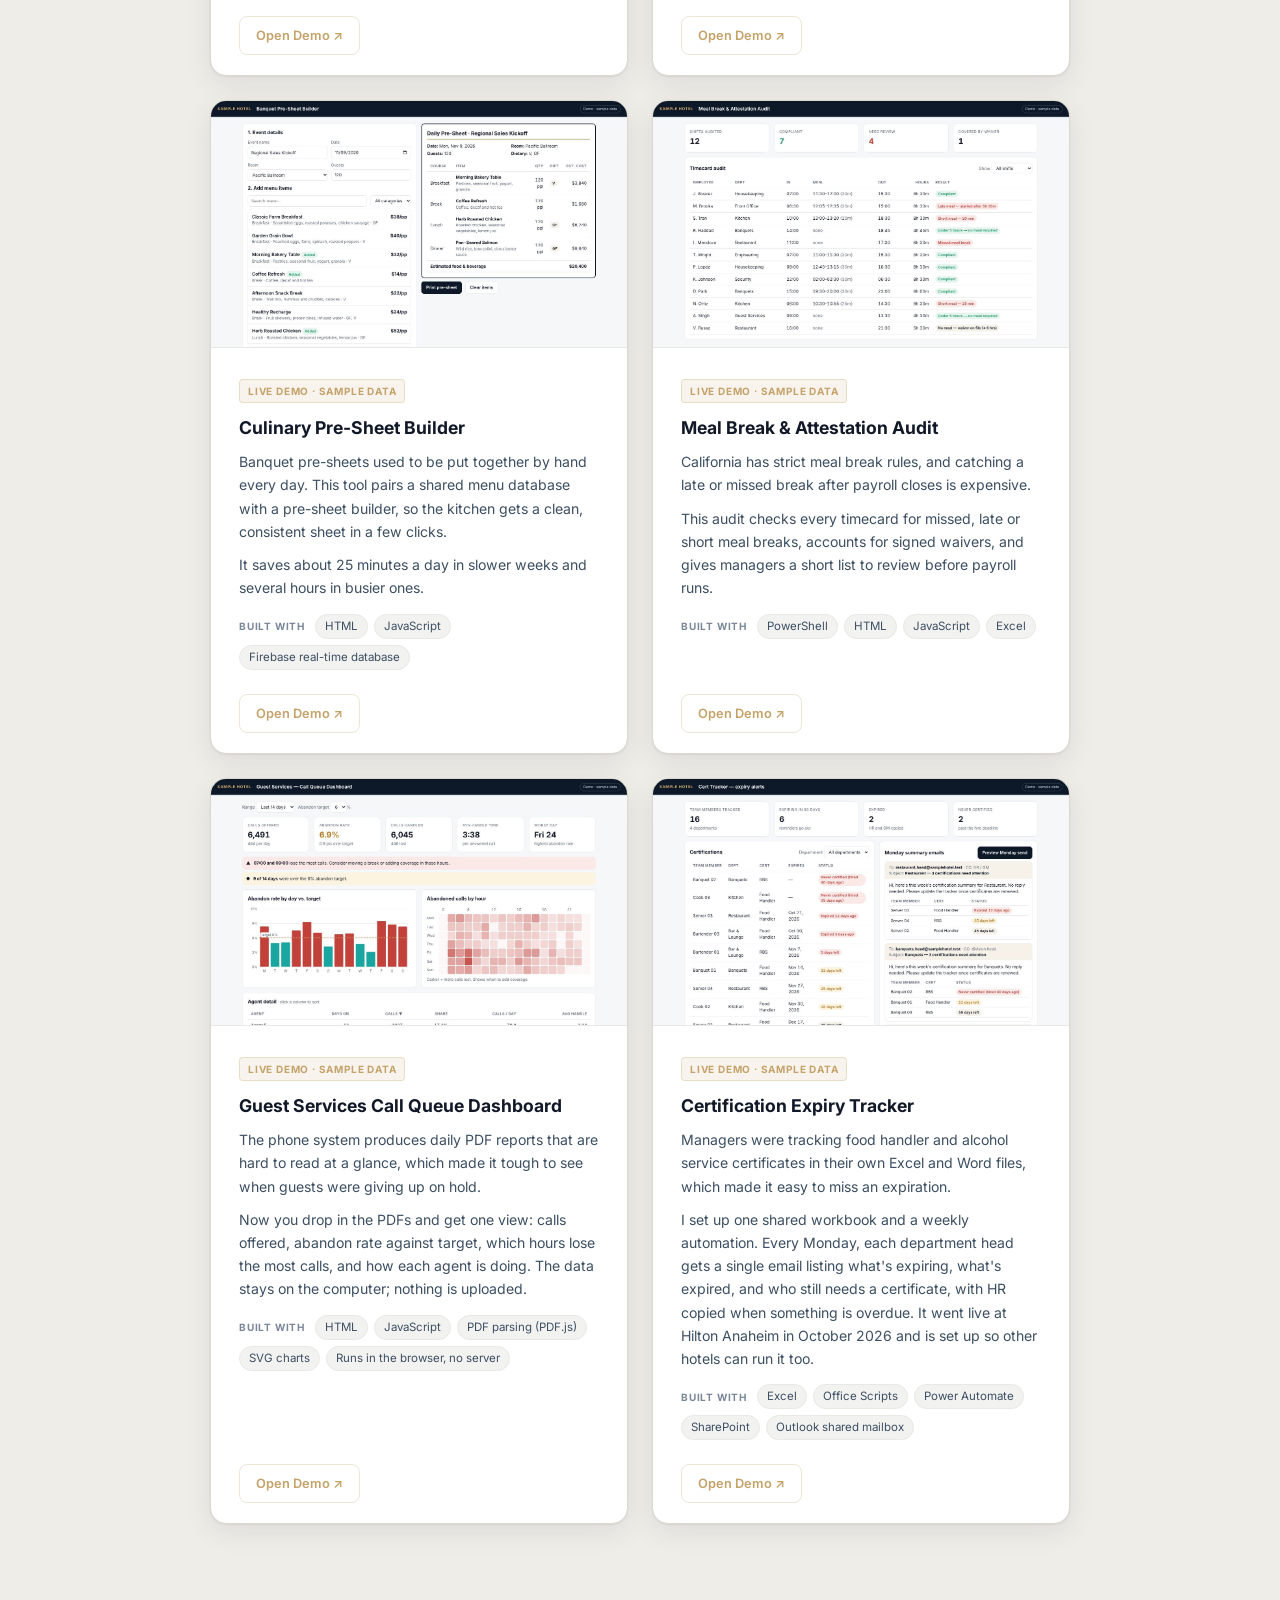
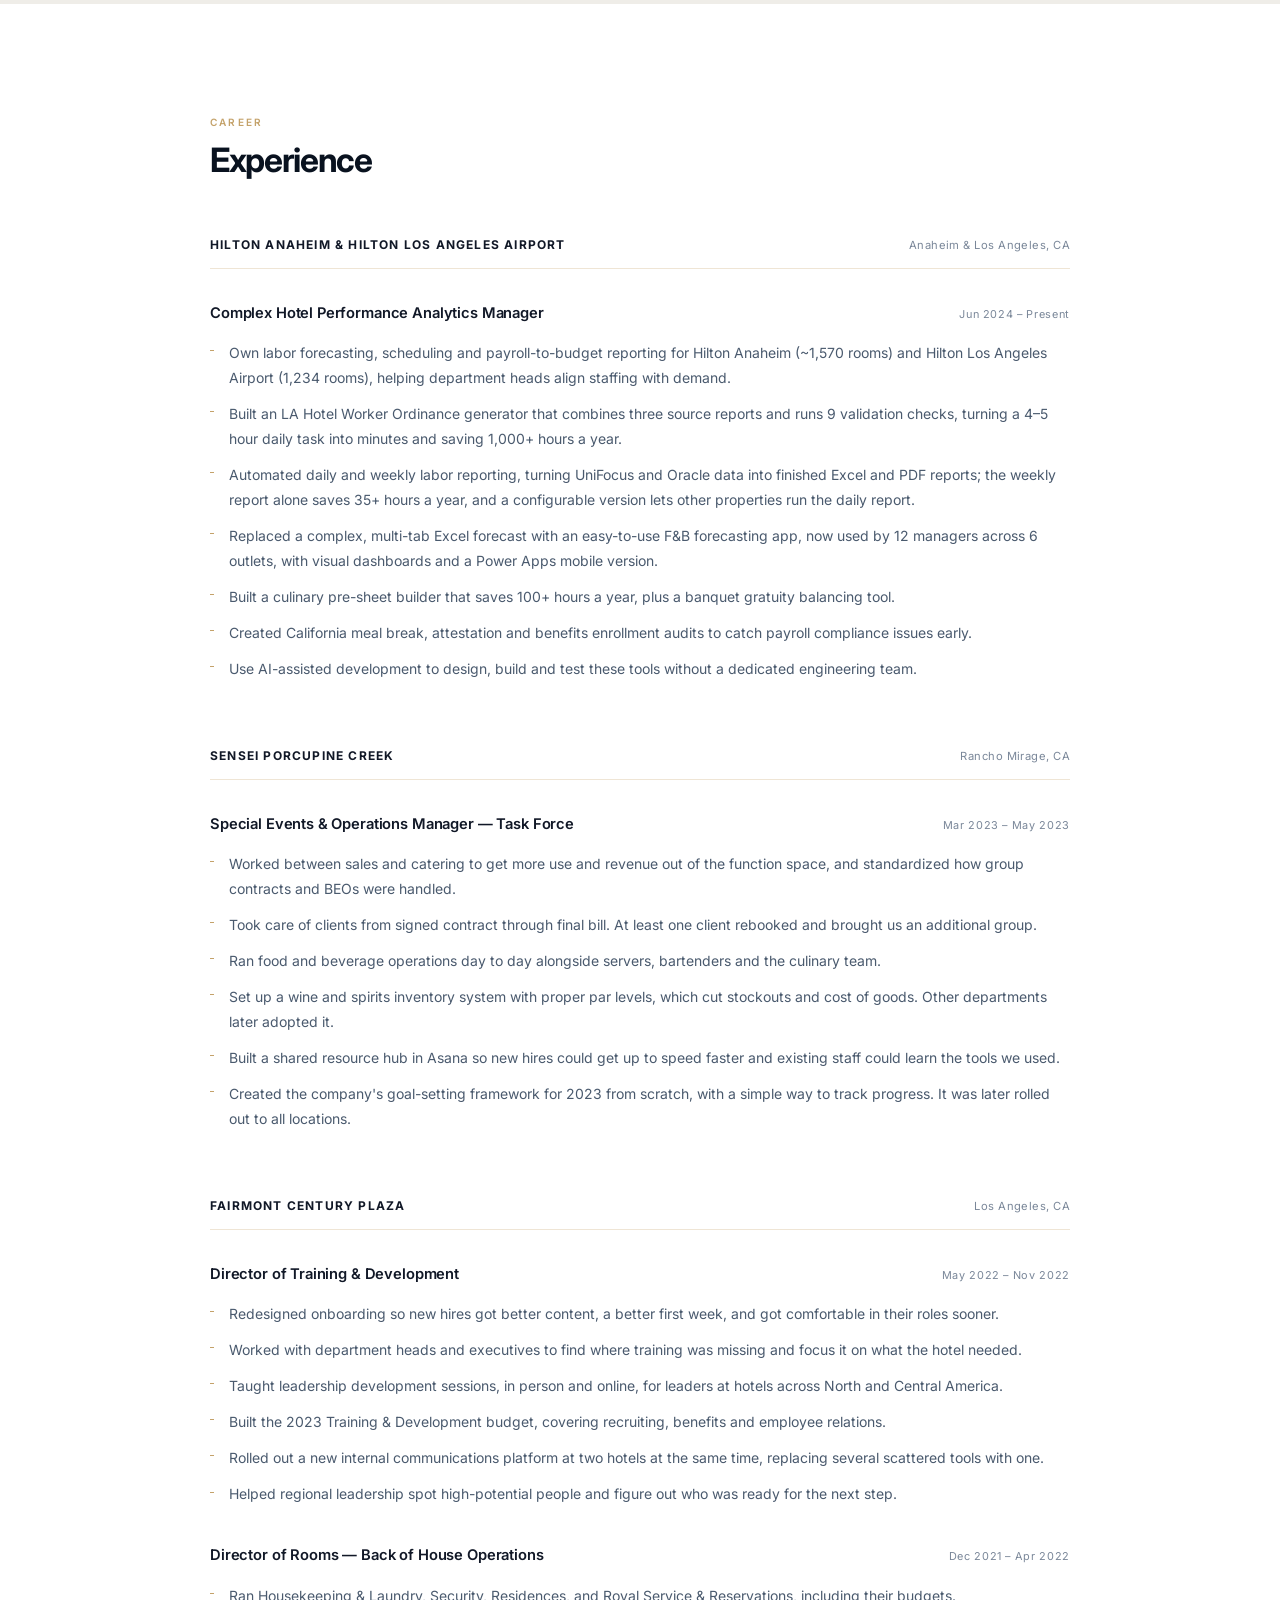
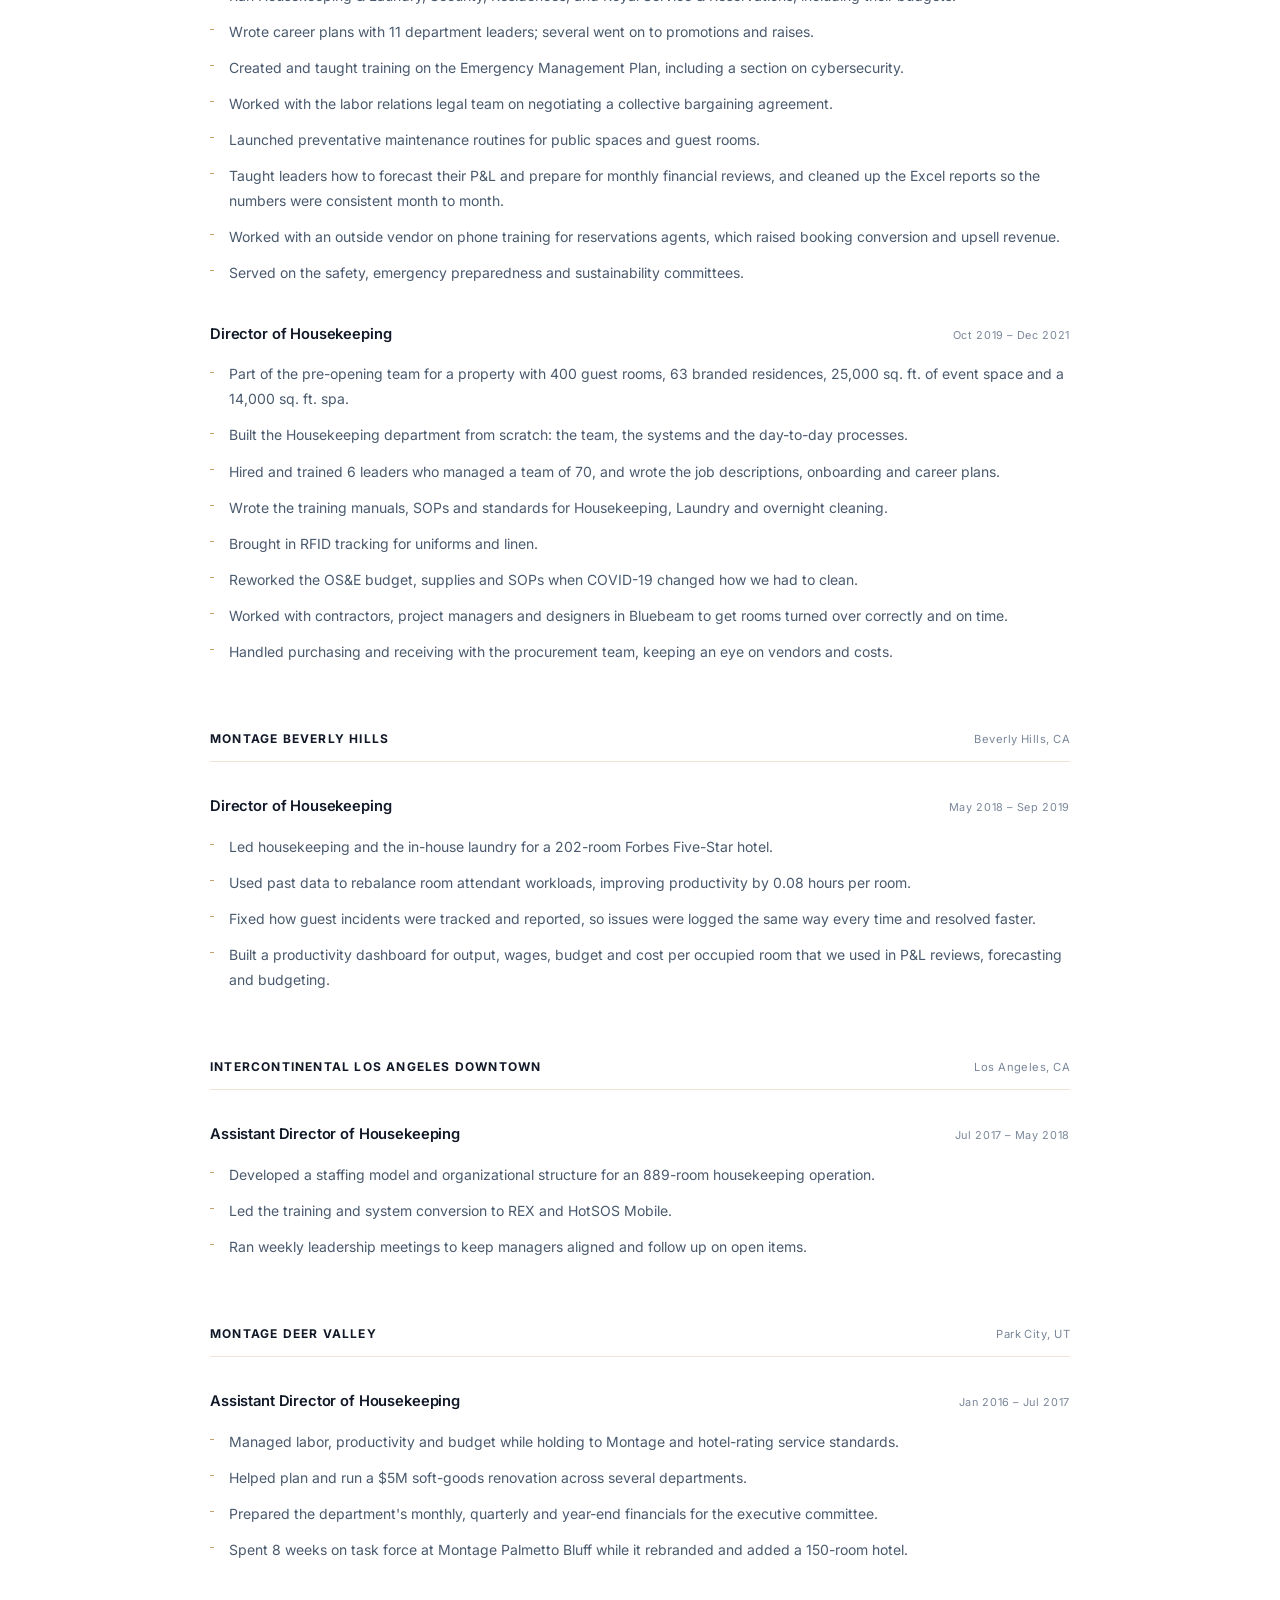
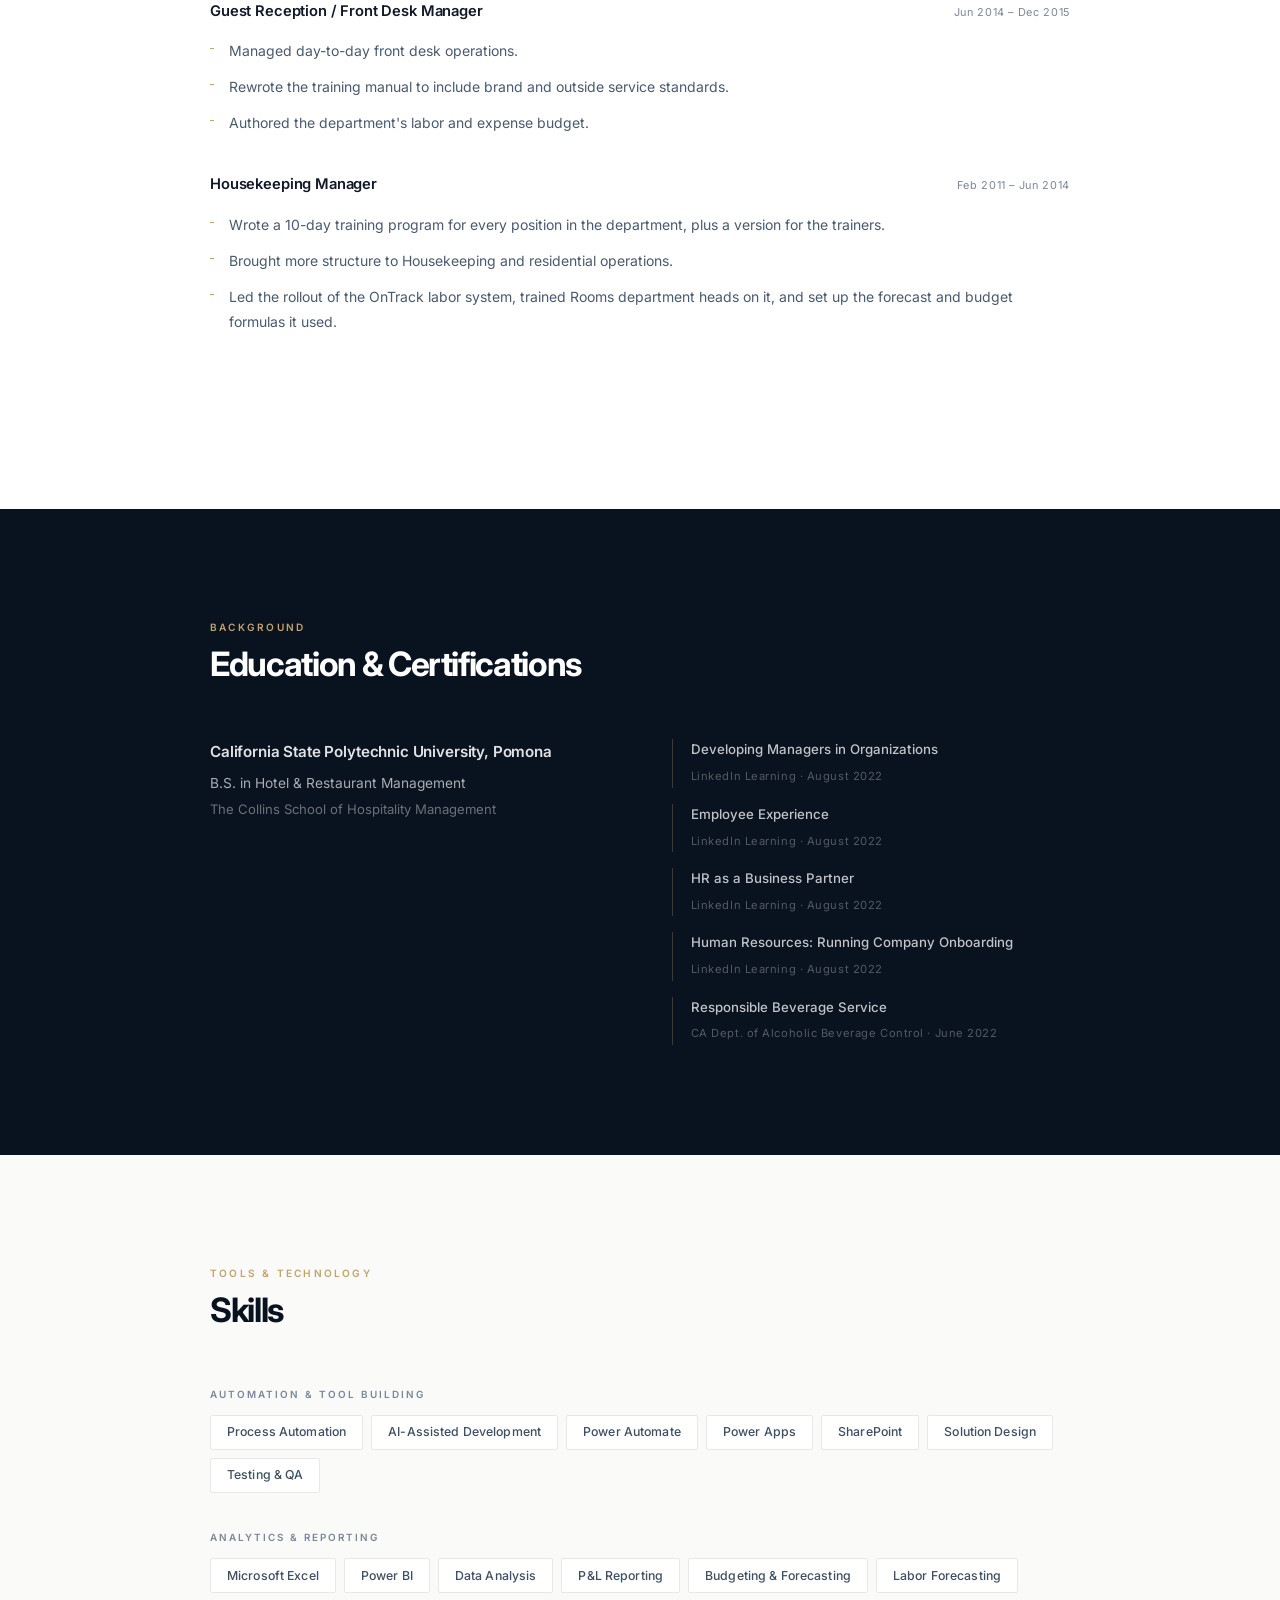
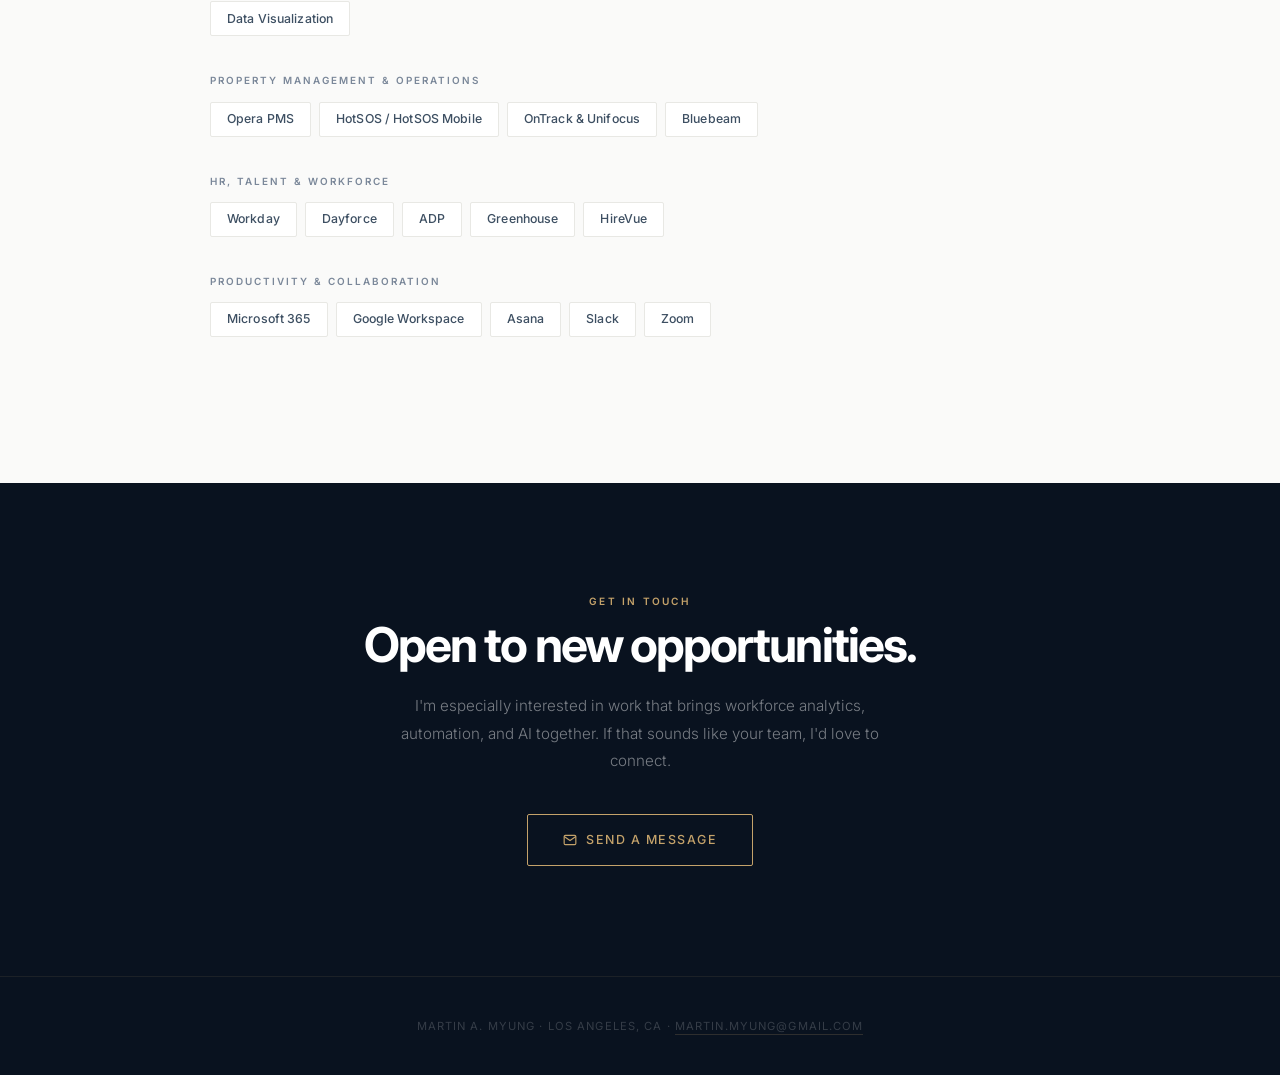
==== commit e63f4a7d: "Replace How I Work with What I bring" ====
--- a/index.html
+++ b/index.html
@@ -268,6 +268,8 @@
       border-color: var(--gold-line);
       transform: translateY(-3px);
     }
+    .principle-eg { margin-top: 0.85rem; padding-top: 0.85rem; border-top: 1px solid var(--border); font-size: 0.84rem !important; color: var(--fg-3) !important; }
+    .principle-eg span { font-weight: 600; color: var(--gold); }
     .principle-number {
       display: block;
       font-size: 0.65rem; font-weight: 600;
@@ -805,31 +807,35 @@
   </div>
 </section>
 
-<!-- HOW I WORK -->
+<!-- STRENGTHS -->
 <section id="approach">
   <div class="container">
-    <p class="section-label">Philosophy</p>
-    <h2 class="section-title fade-in">How I Work</h2>
+    <p class="section-label">Strengths</p>
+    <h2 class="section-title fade-in">What I bring</h2>
     <div class="principles-grid">
       <div class="principle fade-in">
         <span class="principle-number">01</span>
-        <h3>Data Before Decisions</h3>
-        <p>When I recommend something, I want the numbers behind it. Gut feel matters in hotels, but I check it against what the data actually shows.</p>
+        <h3>Solutions-focused</h3>
+        <p>I start with the problem, not the tool, and look for the simplest fix that people will actually use. Sometimes that's a new process; sometimes it's an app.</p>
+        <p class="principle-eg"><span>For example:</span> the LA ordinance report went from 4–5 hours a day by hand to a few minutes, and the F&amp;B forecast went from a fragile spreadsheet to visual dashboards 12 managers check daily.</p>
       </div>
       <div class="principle fade-in">
         <span class="principle-number">02</span>
-        <h3>Systems Over Heroics</h3>
-        <p>A good operation shouldn't depend on one person staying late. I write things down and set up simple processes so the team runs the same way no matter who's on shift.</p>
+        <h3>Systems builder</h3>
+        <p>When there's no system, I build one. In operations that meant setting up departments, standards and training from scratch. Today it means turning manual, one-off processes into tools the whole team can rely on.</p>
+        <p class="principle-eg"><span>For example:</span> I built the Housekeeping department from the ground up for a 400-room pre-opening. More recently, I replaced managers' separate certification spreadsheets with one shared tracker and automatic weekly alerts.</p>
       </div>
       <div class="principle fade-in">
         <span class="principle-number">03</span>
-        <h3>Develop People Deliberately</h3>
-        <p>Developing people is part of running a department, not an extra. I plan for my team's growth the same way I plan a budget: on purpose, and early.</p>
+        <h3>Develops leaders</h3>
+        <p>I like helping people grow into their next role, and I plan for it the same way I plan anything else.</p>
+        <p class="principle-eg"><span>For example:</span> I hired and coached 6 leaders over a team of 70 during a pre-opening, wrote career plans for 11 department leaders, and ran training and development for a luxury hotel.</p>
       </div>
       <div class="principle fade-in">
         <span class="principle-number">04</span>
-        <h3>Build What People Will Use</h3>
-        <p>A tool only helps if the team opens it. I start with the people doing the work, keep the screens simple, and test against real reports before anything goes live.</p>
+        <h3>Operator first</h3>
+        <p>15+ years running hotel departments, including budgets and P&amp;L, means I build for the people on the floor, not just the spreadsheet.</p>
+        <p class="principle-eg"><span>For example:</span> I've worked across housekeeping, front office, rooms, training and events at Montage, Fairmont, InterContinental and Hilton.</p>
       </div>
     </div>
   </div>
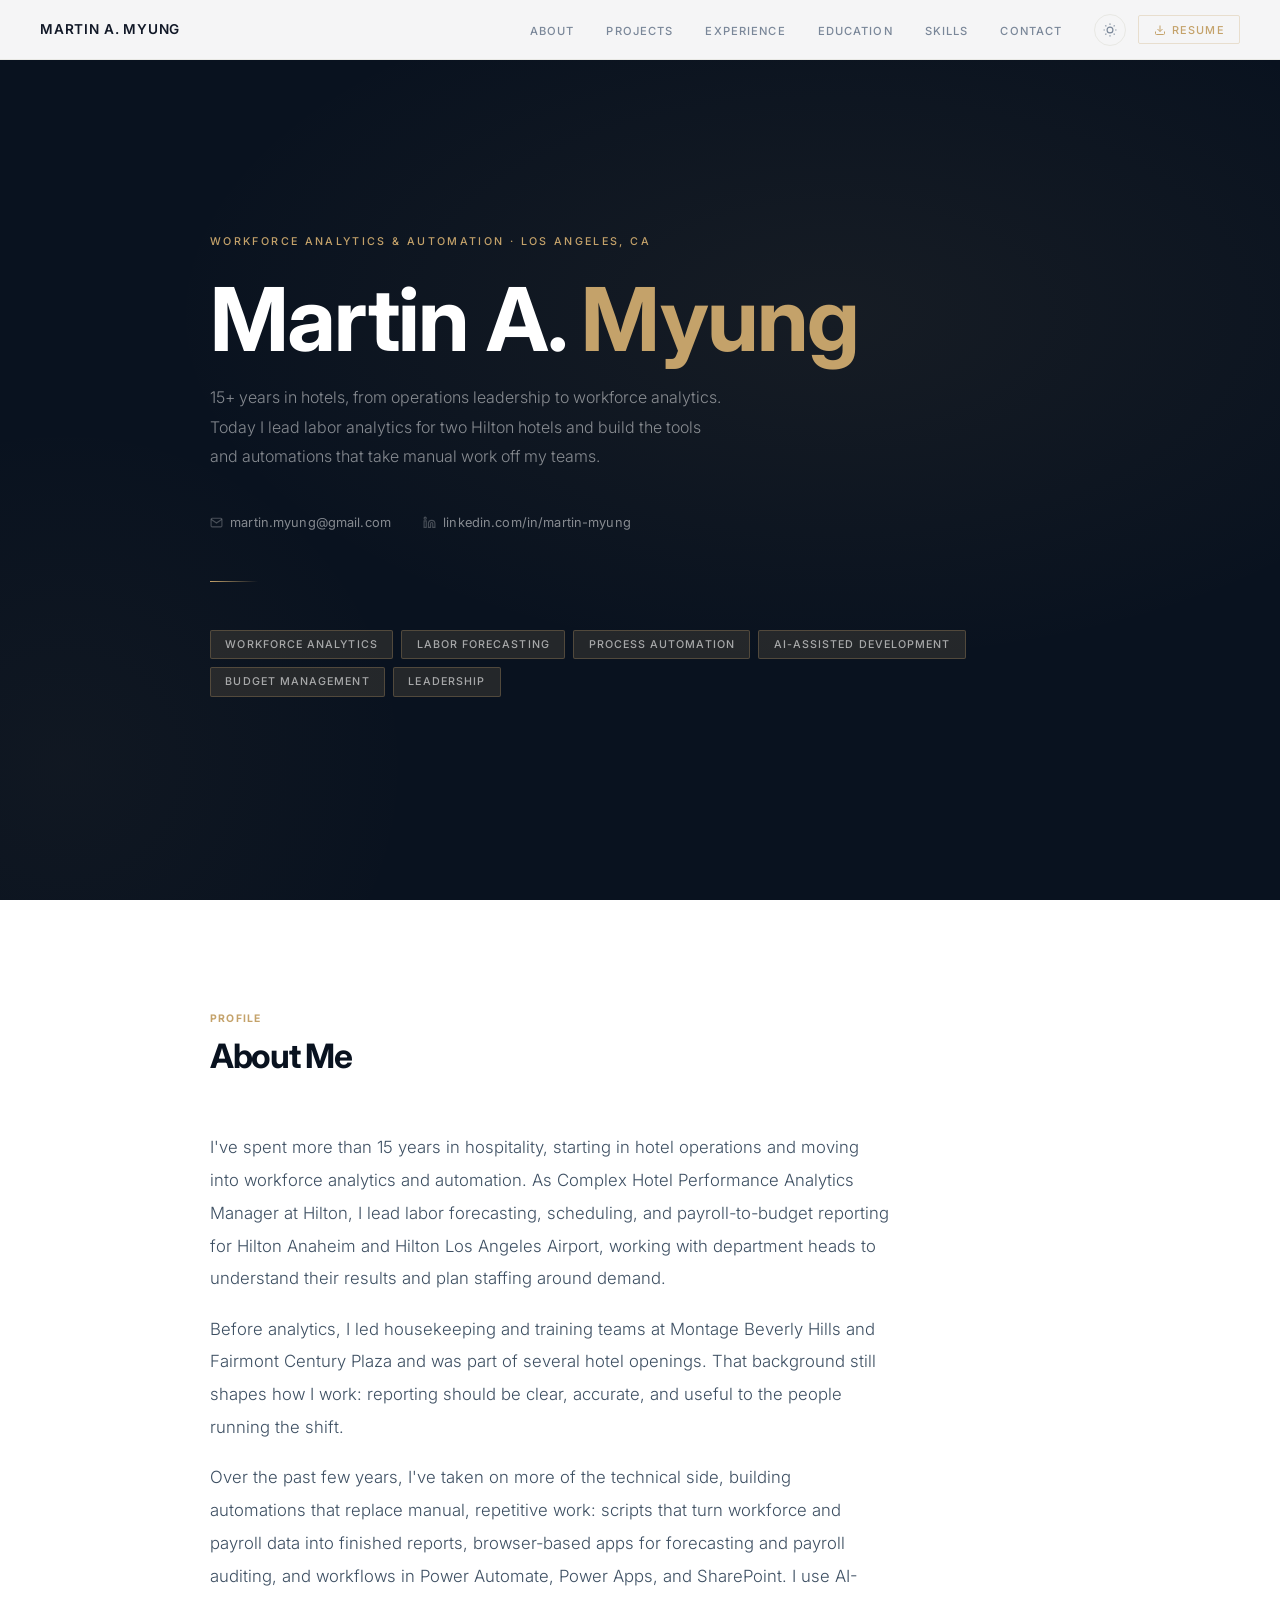
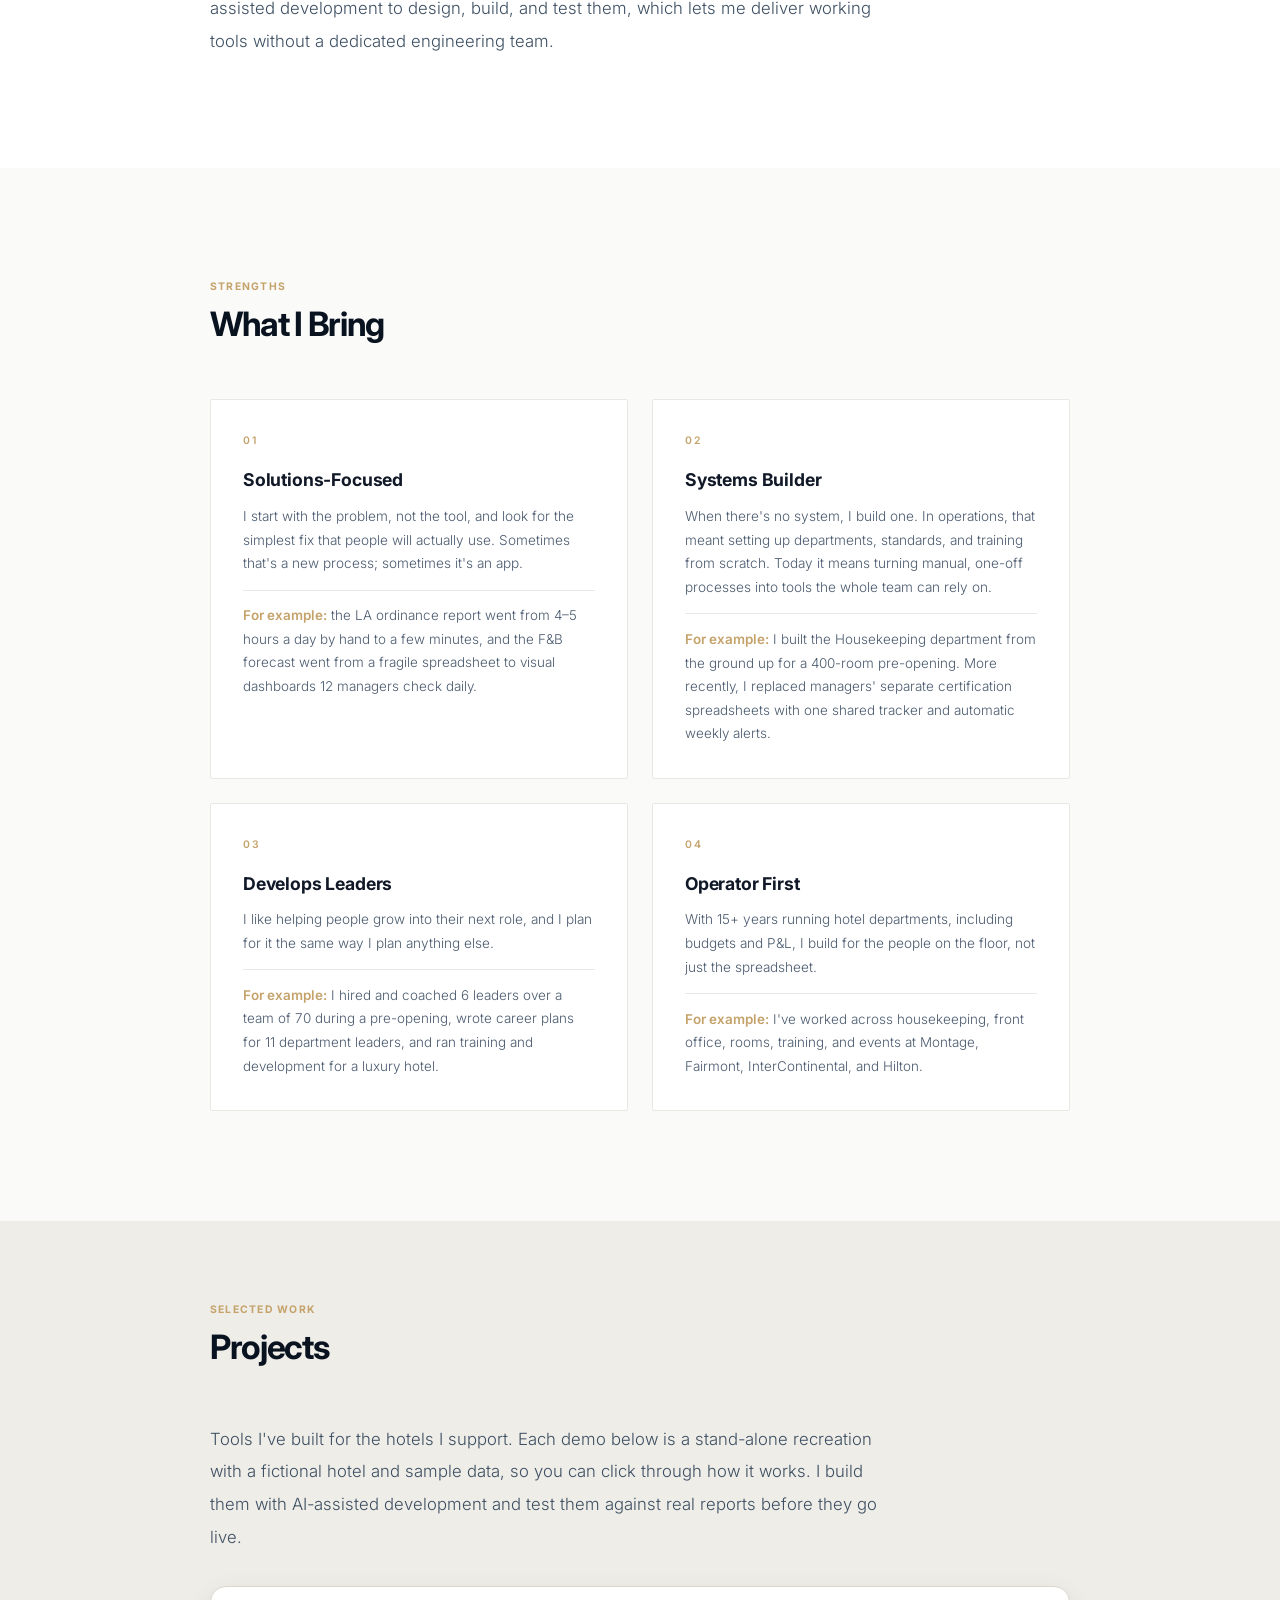
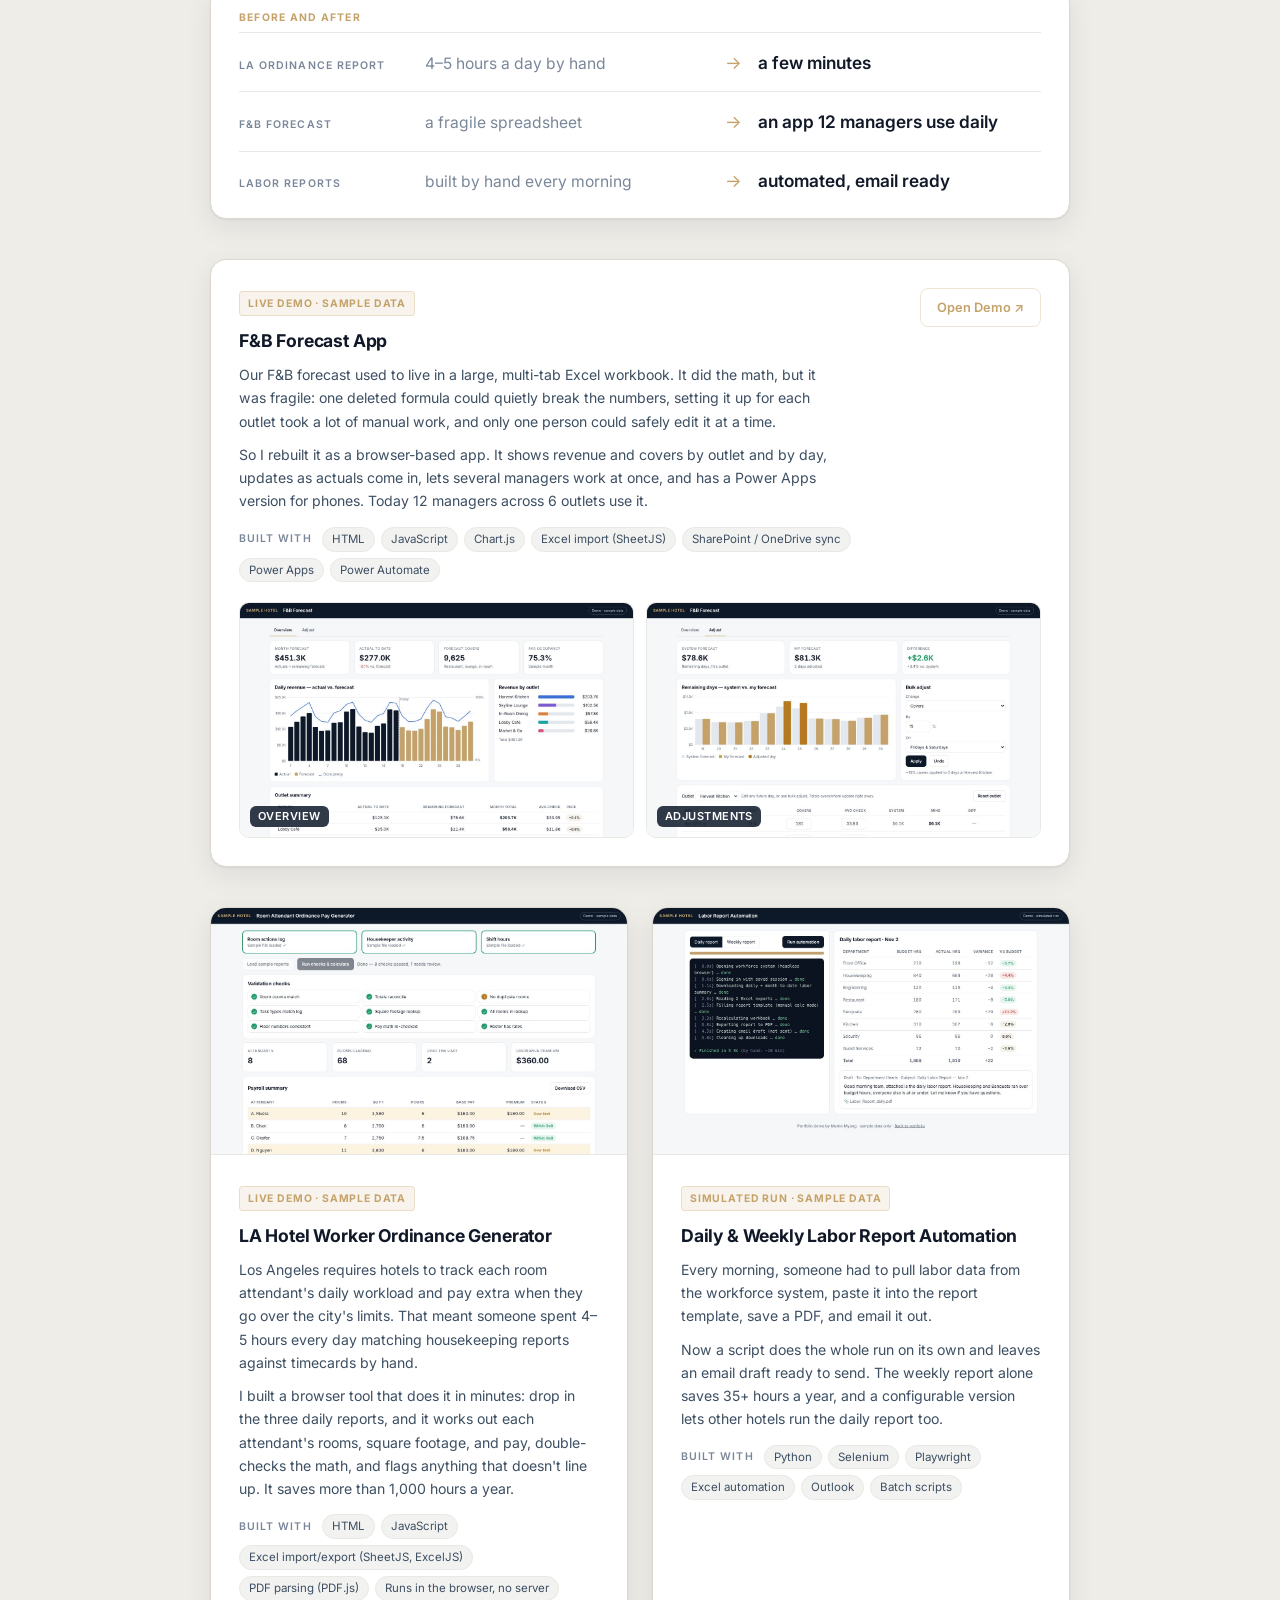
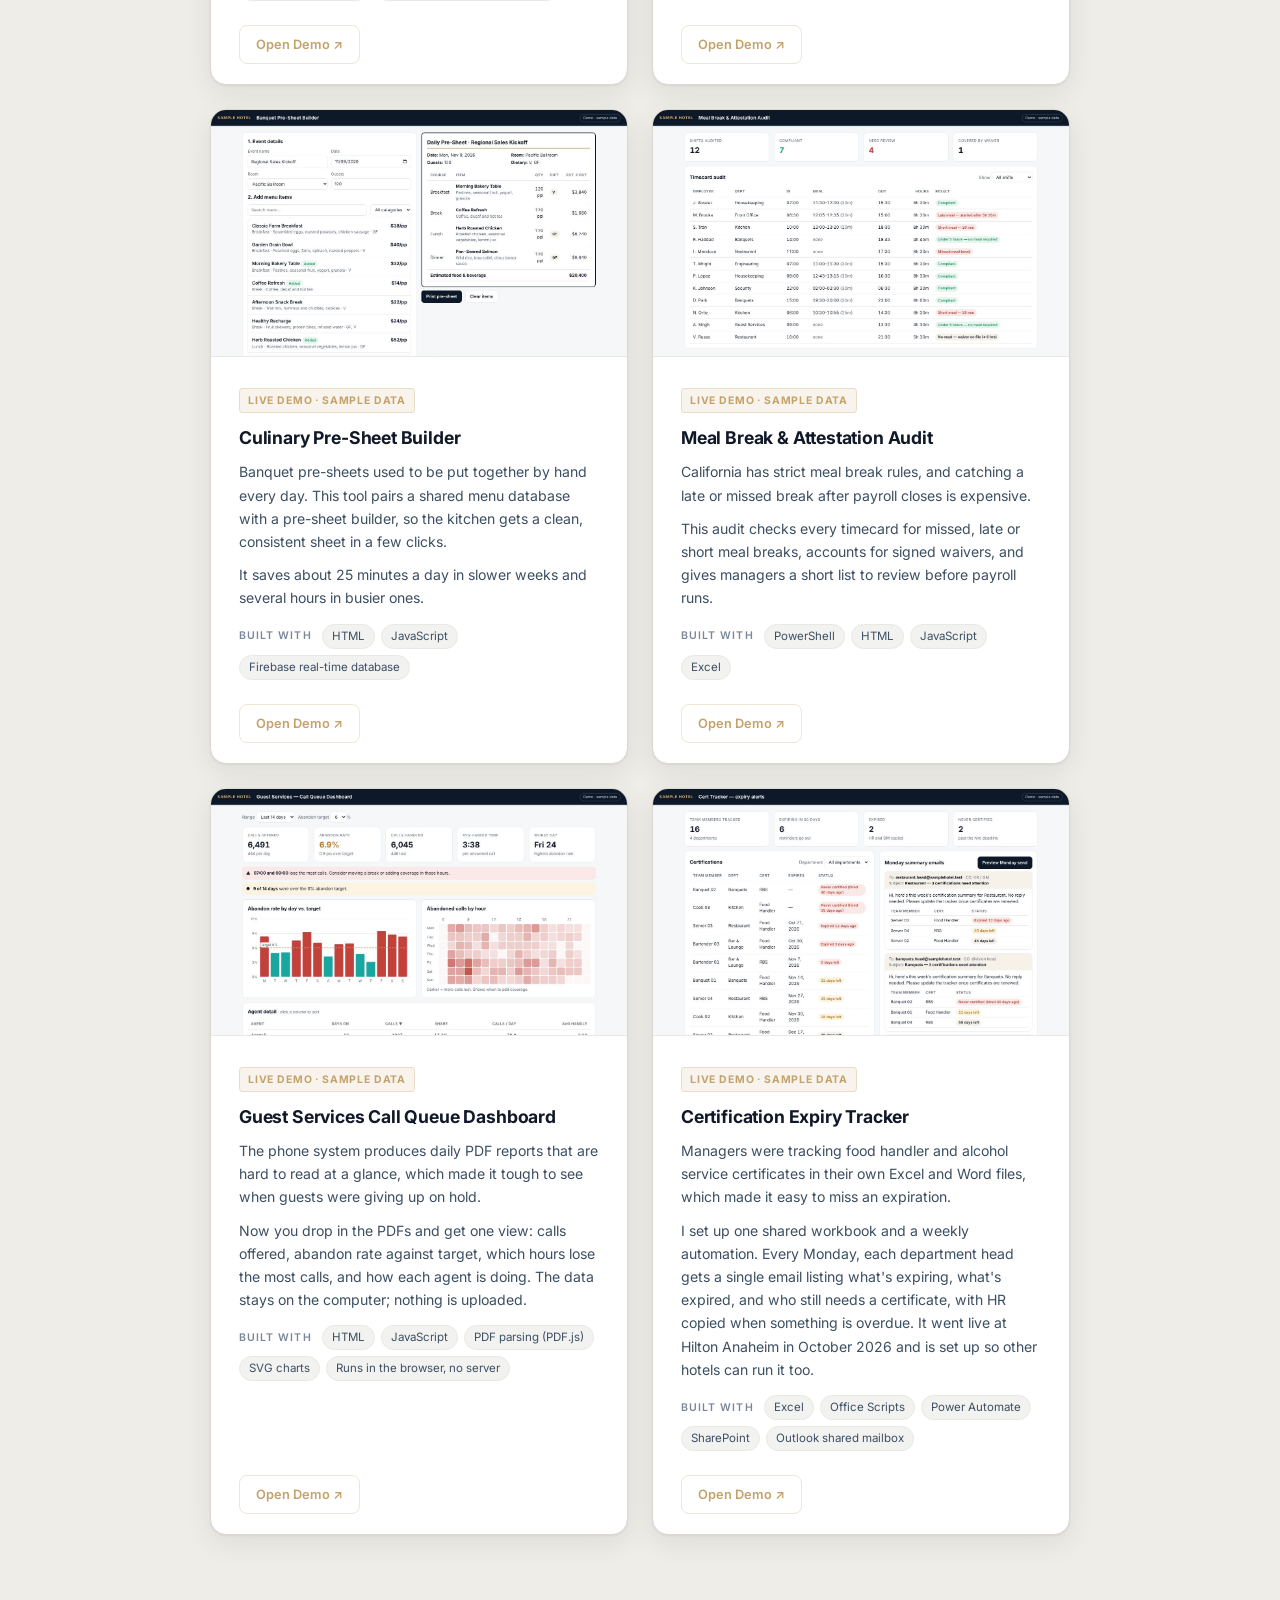
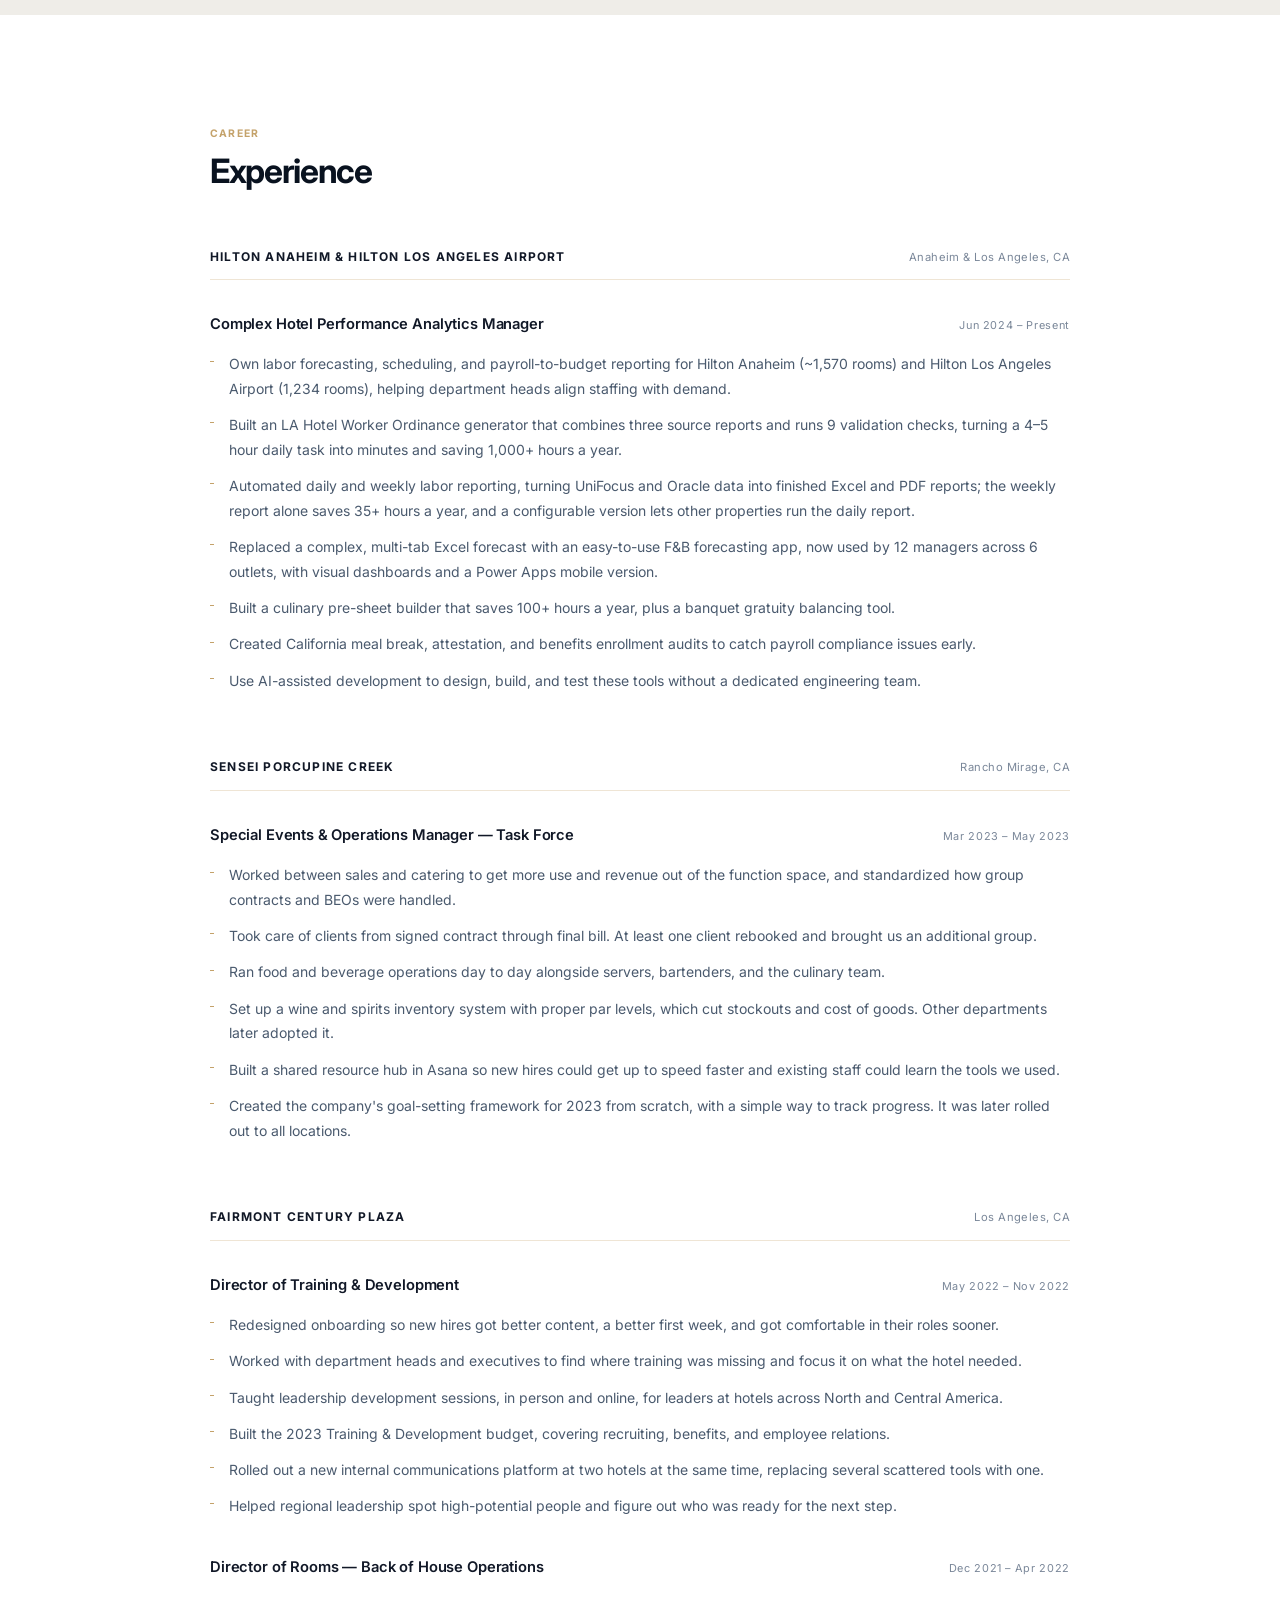
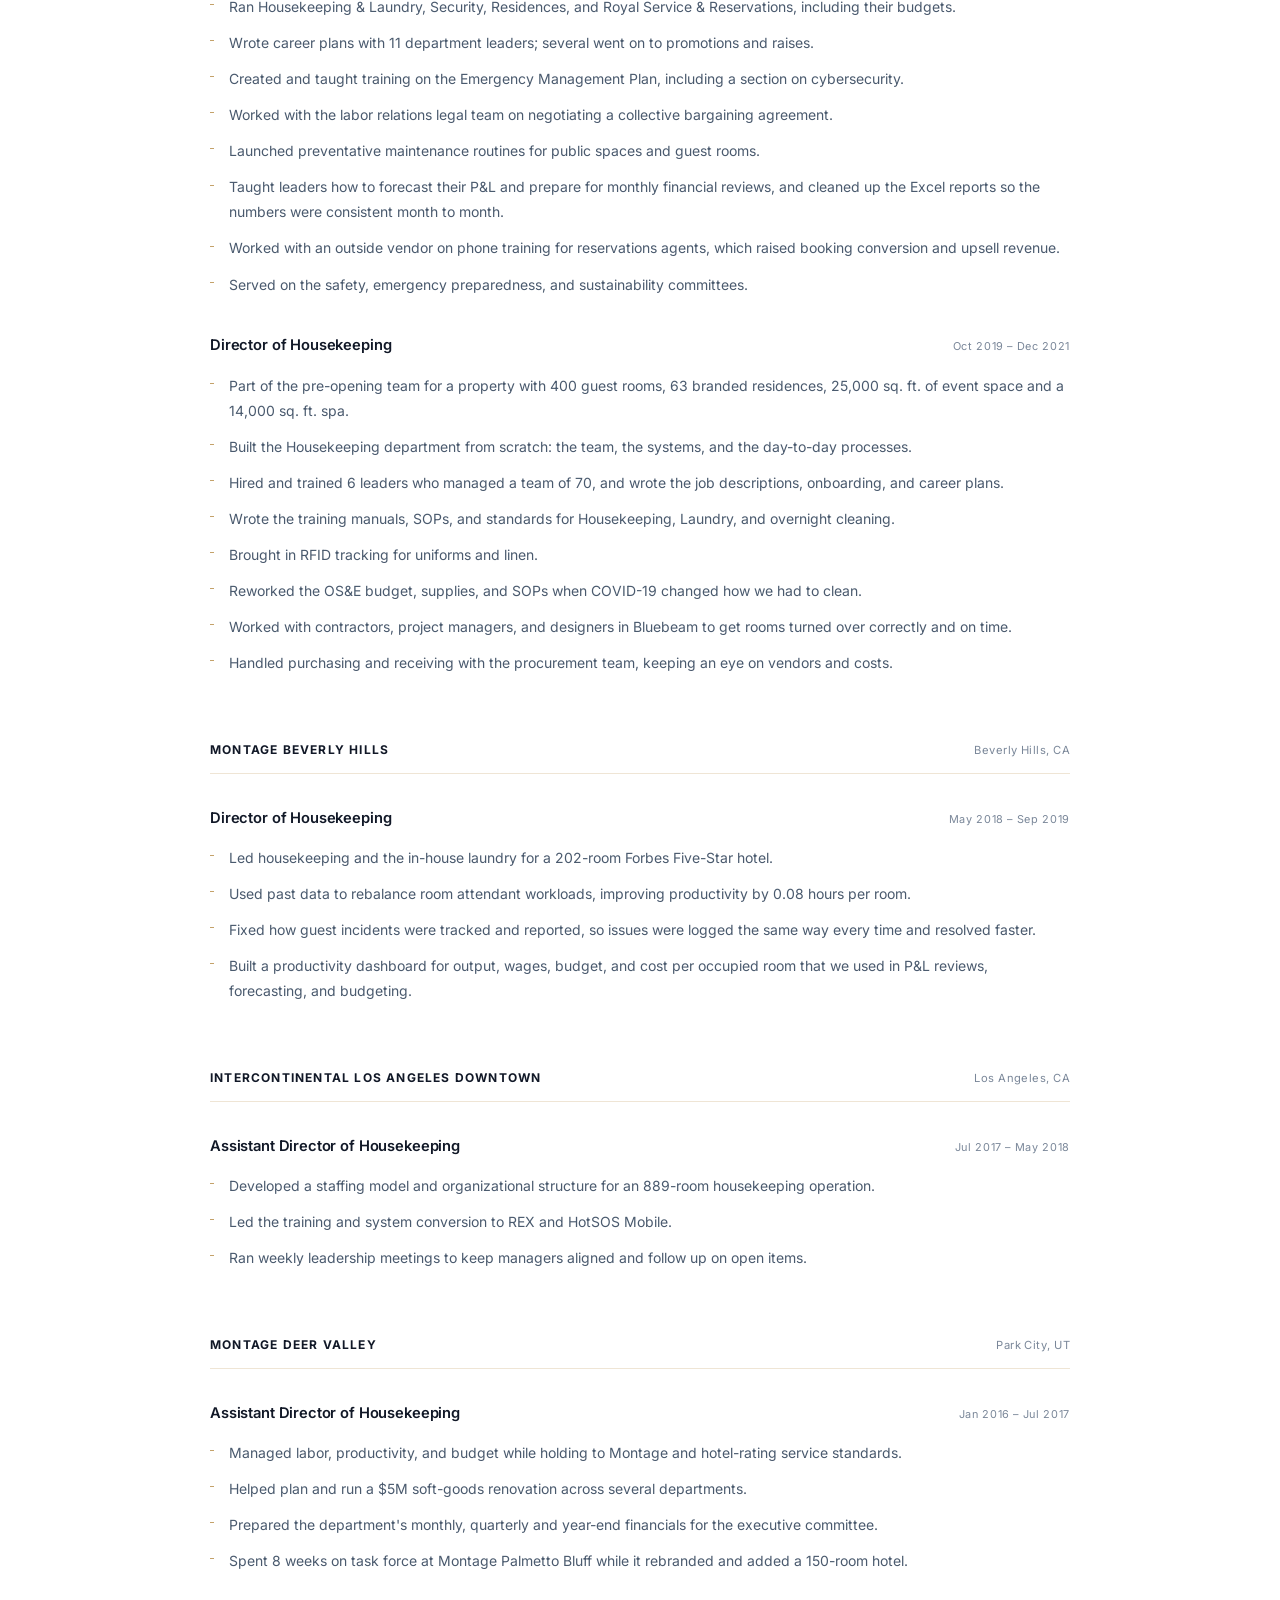
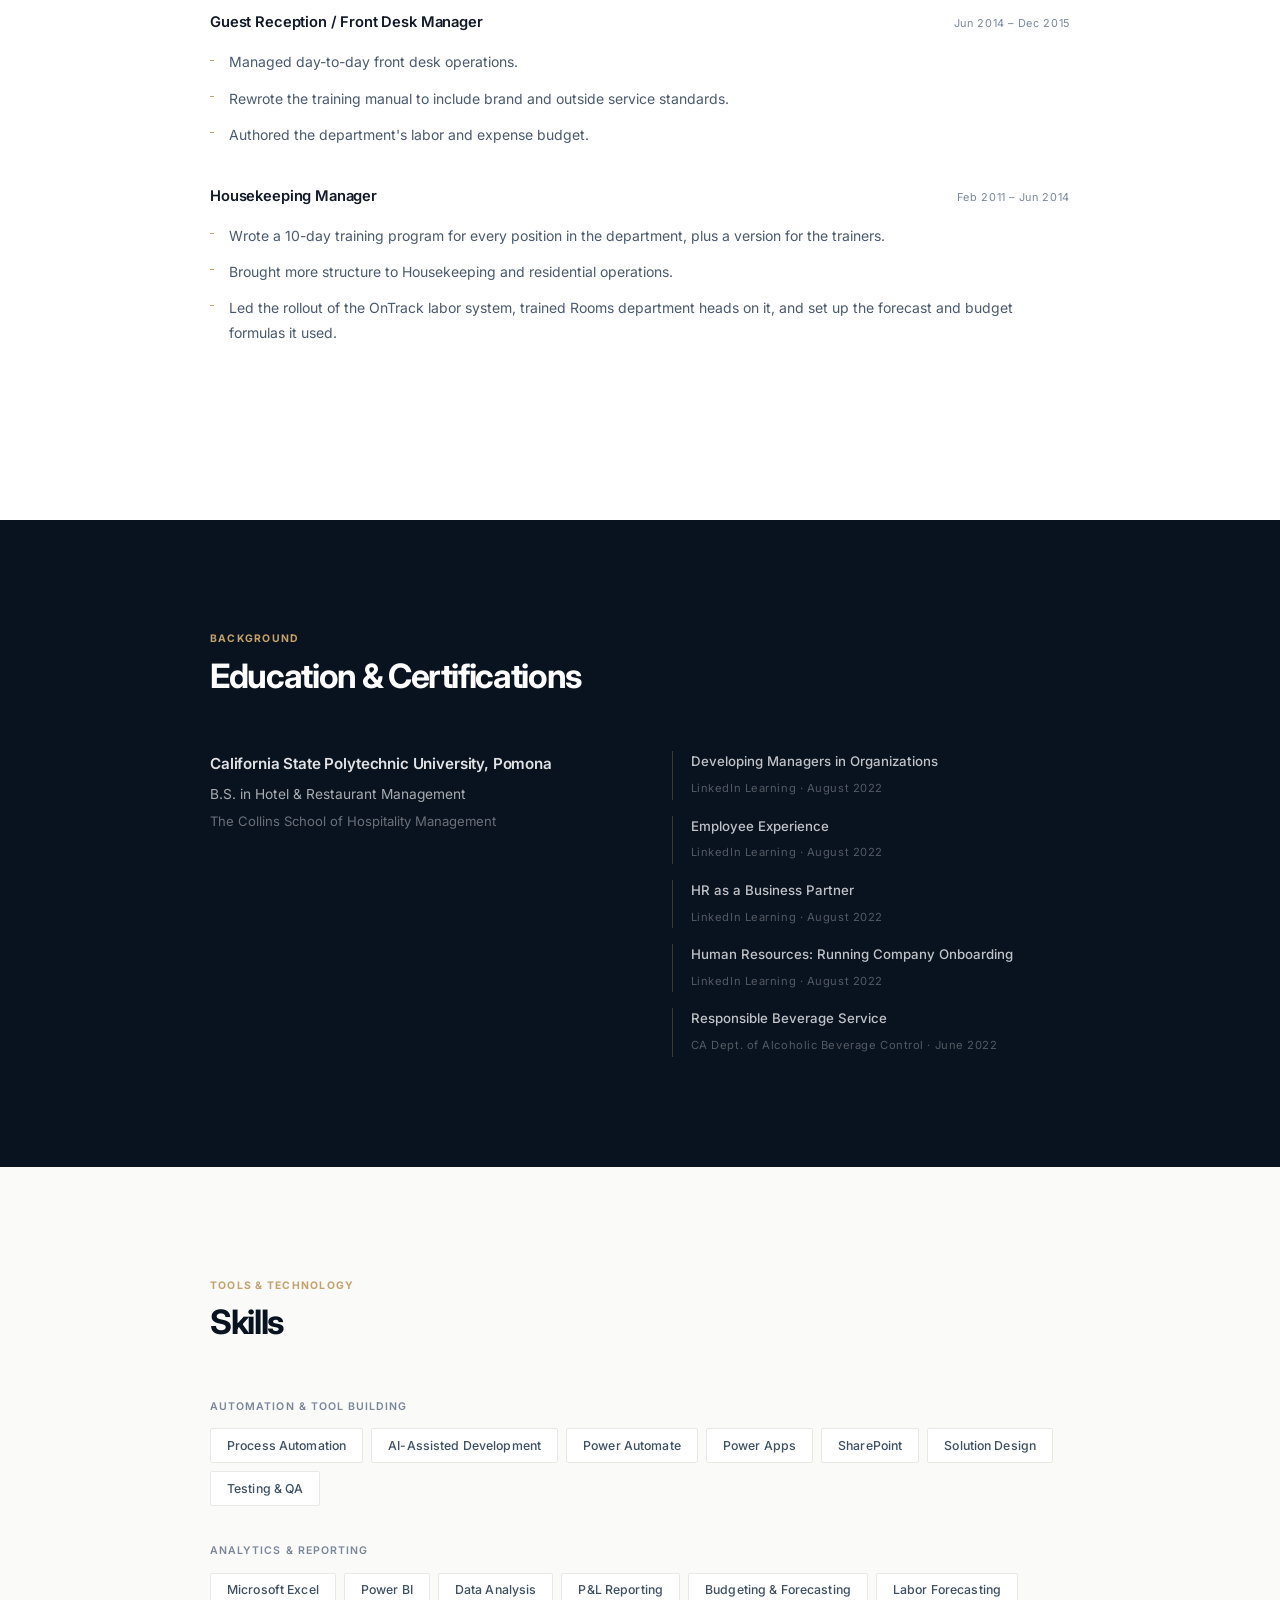
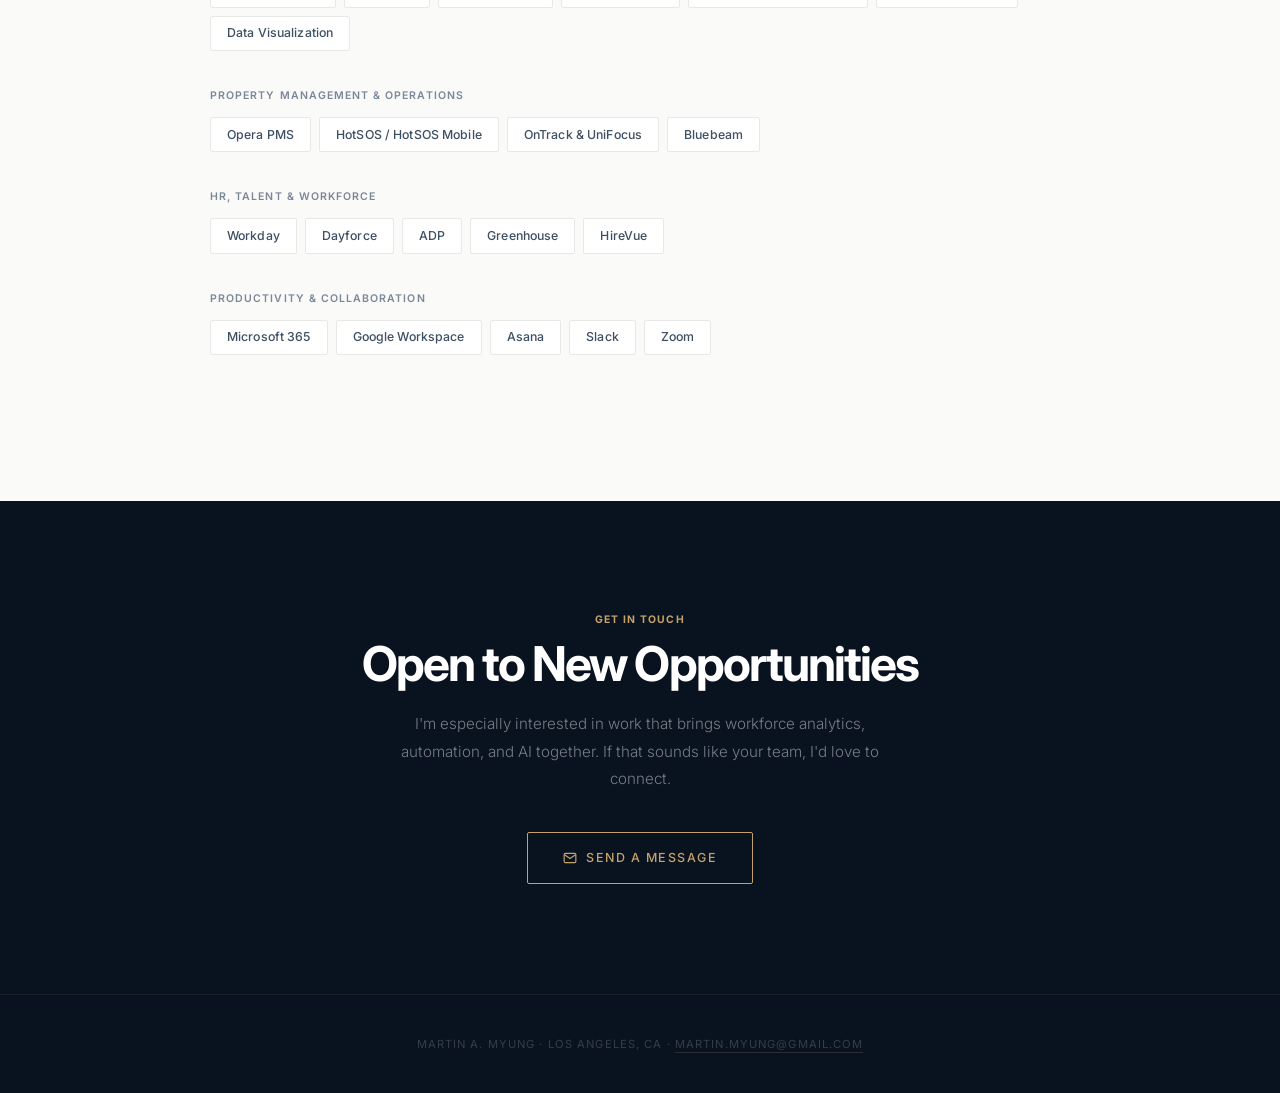
==== commit e3050725: "Grammar and heading/label style consistency" ====
--- a/index.html
+++ b/index.html
@@ -695,7 +695,12 @@
         color: #333 !important; border-radius: 1px !important;
       }
     }
-  </style>
+      /* ── Type consistency ── */
+    .principle h3, .work-card-header h3 { font-size: 1.1rem; font-weight: 700; letter-spacing: -0.01em; color: var(--fg); }
+    .section-label, .work-tag, .changes-label { font-size: 0.65rem; font-weight: 700; letter-spacing: 0.12em; text-transform: uppercase; color: var(--gold); }
+    .skills-group-label, .change-name, .built b { font-size: 0.66rem; font-weight: 600; letter-spacing: 0.1em; text-transform: uppercase; color: var(--muted); }
+    .work-tag { letter-spacing: 0.08em; }
+</style>
 </head>
 <body>
 
@@ -798,7 +803,7 @@
       accurate, and useful to the people running the shift.
     </p>
     <p class="summary-text fade-in">
-      Over the past few years I've taken on more of the technical side, building automations that replace
+      Over the past few years, I've taken on more of the technical side, building automations that replace
       manual, repetitive work: scripts that turn workforce and payroll data into finished reports, browser-based
       apps for forecasting and payroll auditing, and workflows in Power Automate, Power Apps, and SharePoint.
       I use AI-assisted development to design, build, and test them, which lets me deliver working tools without
@@ -811,31 +816,31 @@
 <section id="approach">
   <div class="container">
     <p class="section-label">Strengths</p>
-    <h2 class="section-title fade-in">What I bring</h2>
+    <h2 class="section-title fade-in">What I Bring</h2>
     <div class="principles-grid">
       <div class="principle fade-in">
         <span class="principle-number">01</span>
-        <h3>Solutions-focused</h3>
+        <h3>Solutions-Focused</h3>
         <p>I start with the problem, not the tool, and look for the simplest fix that people will actually use. Sometimes that's a new process; sometimes it's an app.</p>
         <p class="principle-eg"><span>For example:</span> the LA ordinance report went from 4–5 hours a day by hand to a few minutes, and the F&amp;B forecast went from a fragile spreadsheet to visual dashboards 12 managers check daily.</p>
       </div>
       <div class="principle fade-in">
         <span class="principle-number">02</span>
-        <h3>Systems builder</h3>
-        <p>When there's no system, I build one. In operations that meant setting up departments, standards and training from scratch. Today it means turning manual, one-off processes into tools the whole team can rely on.</p>
+        <h3>Systems Builder</h3>
+        <p>When there's no system, I build one. In operations, that meant setting up departments, standards, and training from scratch. Today it means turning manual, one-off processes into tools the whole team can rely on.</p>
         <p class="principle-eg"><span>For example:</span> I built the Housekeeping department from the ground up for a 400-room pre-opening. More recently, I replaced managers' separate certification spreadsheets with one shared tracker and automatic weekly alerts.</p>
       </div>
       <div class="principle fade-in">
         <span class="principle-number">03</span>
-        <h3>Develops leaders</h3>
+        <h3>Develops Leaders</h3>
         <p>I like helping people grow into their next role, and I plan for it the same way I plan anything else.</p>
         <p class="principle-eg"><span>For example:</span> I hired and coached 6 leaders over a team of 70 during a pre-opening, wrote career plans for 11 department leaders, and ran training and development for a luxury hotel.</p>
       </div>
       <div class="principle fade-in">
         <span class="principle-number">04</span>
-        <h3>Operator first</h3>
-        <p>15+ years running hotel departments, including budgets and P&amp;L, means I build for the people on the floor, not just the spreadsheet.</p>
-        <p class="principle-eg"><span>For example:</span> I've worked across housekeeping, front office, rooms, training and events at Montage, Fairmont, InterContinental and Hilton.</p>
+        <h3>Operator First</h3>
+        <p>With 15+ years running hotel departments, including budgets and P&amp;L, I build for the people on the floor, not just the spreadsheet.</p>
+        <p class="principle-eg"><span>For example:</span> I've worked across housekeeping, front office, rooms, training, and events at Montage, Fairmont, InterContinental, and Hilton.</p>
       </div>
     </div>
   </div>
@@ -848,7 +853,7 @@
     <h2 class="section-title fade-in">Projects</h2>
     <p class="summary-text fade-in" style="margin-bottom:32px">Tools I've built for the hotels I support. Each demo below is a stand-alone recreation with a fictional hotel and sample data, so you can click through how it works. I build them with AI-assisted development and test them against real reports before they go live.</p>
     <div class="changes fade-in">
-      <p class="changes-label">Before and after</p>
+      <p class="changes-label">Before and After</p>
       <a class="change" href="#proj-ordinance">
       <span class="change-name">LA Ordinance Report</span>
       <span class="change-before">4–5 hours a day by hand</span>
@@ -856,13 +861,13 @@
       <span class="change-after">a few minutes</span>
     </a>
       <a class="change" href="#proj-fnb">
-      <span class="change-name">F&amp;B forecast</span>
+      <span class="change-name">F&amp;B Forecast</span>
       <span class="change-before">a fragile spreadsheet</span>
       <span class="change-arrow" aria-hidden="true">→</span>
       <span class="change-after">an app 12 managers use daily</span>
     </a>
       <a class="change" href="#proj-labor">
-      <span class="change-name">Labor reports</span>
+      <span class="change-name">Labor Reports</span>
       <span class="change-before">built by hand every morning</span>
       <span class="change-arrow" aria-hidden="true">→</span>
       <span class="change-after">automated, email ready</span>
@@ -894,7 +899,7 @@
           <div>
             <span class="work-tag">Live Demo · Sample Data</span>
             <h3>LA Hotel Worker Ordinance Generator</h3>
-            <p>Los Angeles requires hotels to track each room attendant's daily workload and pay extra when they go over the city's limits. That meant someone spent 4–5 hours every day matching housekeeping reports against timecards by hand.</p><p style="margin-top:10px">I built a browser tool that does it in minutes: drop in the three daily reports, and it works out each attendant's rooms, square footage and pay, double-checks the math, and flags anything that doesn't line up. It saves more than 1,000 hours a year.</p>
+            <p>Los Angeles requires hotels to track each room attendant's daily workload and pay extra when they go over the city's limits. That meant someone spent 4–5 hours every day matching housekeeping reports against timecards by hand.</p><p style="margin-top:10px">I built a browser tool that does it in minutes: drop in the three daily reports, and it works out each attendant's rooms, square footage, and pay, double-checks the math, and flags anything that doesn't line up. It saves more than 1,000 hours a year.</p>
           <div class="built"><b>Built with</b><span>HTML</span><span>JavaScript</span><span>Excel import/export (SheetJS, ExcelJS)</span><span>PDF parsing (PDF.js)</span><span>Runs in the browser, no server</span></div>
           </div>
           <a href="ordinance.html" target="_blank" class="work-open-btn">Open Demo ↗</a>
@@ -906,7 +911,7 @@
           <div>
             <span class="work-tag">Simulated Run · Sample Data</span>
             <h3>Daily &amp; Weekly Labor Report Automation</h3>
-            <p>Every morning someone had to pull labor data from the workforce system, paste it into the report template, save a PDF and email it out.</p><p style="margin-top:10px">Now a script does the whole run on its own and leaves an email draft ready to send. The weekly report alone saves 35+ hours a year, and a configurable version lets other hotels run the daily report too.</p>
+            <p>Every morning, someone had to pull labor data from the workforce system, paste it into the report template, save a PDF, and email it out.</p><p style="margin-top:10px">Now a script does the whole run on its own and leaves an email draft ready to send. The weekly report alone saves 35+ hours a year, and a configurable version lets other hotels run the daily report too.</p>
           <div class="built"><b>Built with</b><span>Python</span><span>Selenium</span><span>Playwright</span><span>Excel automation</span><span>Outlook</span><span>Batch scripts</span></div>
           </div>
           <a href="labor-report.html" target="_blank" class="work-open-btn">Open Demo ↗</a>
@@ -985,13 +990,13 @@
           <span class="role-dates">Jun 2024 – Present</span>
         </div>
         <ul>
-          <li>Own labor forecasting, scheduling and payroll-to-budget reporting for Hilton Anaheim (~1,570 rooms) and Hilton Los Angeles Airport (1,234 rooms), helping department heads align staffing with demand.</li>
+          <li>Own labor forecasting, scheduling, and payroll-to-budget reporting for Hilton Anaheim (~1,570 rooms) and Hilton Los Angeles Airport (1,234 rooms), helping department heads align staffing with demand.</li>
           <li>Built an LA Hotel Worker Ordinance generator that combines three source reports and runs 9 validation checks, turning a 4–5 hour daily task into minutes and saving 1,000+ hours a year.</li>
           <li>Automated daily and weekly labor reporting, turning UniFocus and Oracle data into finished Excel and PDF reports; the weekly report alone saves 35+ hours a year, and a configurable version lets other properties run the daily report.</li>
           <li>Replaced a complex, multi-tab Excel forecast with an easy-to-use F&amp;B forecasting app, now used by 12 managers across 6 outlets, with visual dashboards and a Power Apps mobile version.</li>
           <li>Built a culinary pre-sheet builder that saves 100+ hours a year, plus a banquet gratuity balancing tool.</li>
-          <li>Created California meal break, attestation and benefits enrollment audits to catch payroll compliance issues early.</li>
-          <li>Use AI-assisted development to design, build and test these tools without a dedicated engineering team.</li>
+          <li>Created California meal break, attestation, and benefits enrollment audits to catch payroll compliance issues early.</li>
+          <li>Use AI-assisted development to design, build, and test these tools without a dedicated engineering team.</li>
         </ul>
       </div>
     </div>
@@ -1009,7 +1014,7 @@
         <ul>
           <li>Worked between sales and catering to get more use and revenue out of the function space, and standardized how group contracts and BEOs were handled.</li>
           <li>Took care of clients from signed contract through final bill. At least one client rebooked and brought us an additional group.</li>
-          <li>Ran food and beverage operations day to day alongside servers, bartenders and the culinary team.</li>
+          <li>Ran food and beverage operations day to day alongside servers, bartenders, and the culinary team.</li>
           <li>Set up a wine and spirits inventory system with proper par levels, which cut stockouts and cost of goods. Other departments later adopted it.</li>
           <li>Built a shared resource hub in Asana so new hires could get up to speed faster and existing staff could learn the tools we used.</li>
           <li>Created the company's goal-setting framework for 2023 from scratch, with a simple way to track progress. It was later rolled out to all locations.</li>
@@ -1032,7 +1037,7 @@
           <li>Redesigned onboarding so new hires got better content, a better first week, and got comfortable in their roles sooner.</li>
           <li>Worked with department heads and executives to find where training was missing and focus it on what the hotel needed.</li>
           <li>Taught leadership development sessions, in person and online, for leaders at hotels across North and Central America.</li>
-          <li>Built the 2023 Training &amp; Development budget, covering recruiting, benefits and employee relations.</li>
+          <li>Built the 2023 Training &amp; Development budget, covering recruiting, benefits, and employee relations.</li>
           <li>Rolled out a new internal communications platform at two hotels at the same time, replacing several scattered tools with one.</li>
           <li>Helped regional leadership spot high-potential people and figure out who was ready for the next step.</li>
         </ul>
@@ -1051,7 +1056,7 @@
           <li>Launched preventative maintenance routines for public spaces and guest rooms.</li>
           <li>Taught leaders how to forecast their P&amp;L and prepare for monthly financial reviews, and cleaned up the Excel reports so the numbers were consistent month to month.</li>
           <li>Worked with an outside vendor on phone training for reservations agents, which raised booking conversion and upsell revenue.</li>
-          <li>Served on the safety, emergency preparedness and sustainability committees.</li>
+          <li>Served on the safety, emergency preparedness, and sustainability committees.</li>
         </ul>
       </div>
 
@@ -1062,12 +1067,12 @@
         </div>
         <ul>
           <li>Part of the pre-opening team for a property with 400 guest rooms, 63 branded residences, 25,000 sq. ft. of event space and a 14,000 sq. ft. spa.</li>
-          <li>Built the Housekeeping department from scratch: the team, the systems and the day-to-day processes.</li>
-          <li>Hired and trained 6 leaders who managed a team of 70, and wrote the job descriptions, onboarding and career plans.</li>
-          <li>Wrote the training manuals, SOPs and standards for Housekeeping, Laundry and overnight cleaning.</li>
+          <li>Built the Housekeeping department from scratch: the team, the systems, and the day-to-day processes.</li>
+          <li>Hired and trained 6 leaders who managed a team of 70, and wrote the job descriptions, onboarding, and career plans.</li>
+          <li>Wrote the training manuals, SOPs, and standards for Housekeeping, Laundry, and overnight cleaning.</li>
           <li>Brought in RFID tracking for uniforms and linen.</li>
-          <li>Reworked the OS&amp;E budget, supplies and SOPs when COVID-19 changed how we had to clean.</li>
-          <li>Worked with contractors, project managers and designers in Bluebeam to get rooms turned over correctly and on time.</li>
+          <li>Reworked the OS&amp;E budget, supplies, and SOPs when COVID-19 changed how we had to clean.</li>
+          <li>Worked with contractors, project managers, and designers in Bluebeam to get rooms turned over correctly and on time.</li>
           <li>Handled purchasing and receiving with the procurement team, keeping an eye on vendors and costs.</li>
         </ul>
       </div>
@@ -1087,7 +1092,7 @@
           <li>Led housekeeping and the in-house laundry for a 202-room Forbes Five-Star hotel.</li>
           <li>Used past data to rebalance room attendant workloads, improving productivity by 0.08 hours per room.</li>
           <li>Fixed how guest incidents were tracked and reported, so issues were logged the same way every time and resolved faster.</li>
-          <li>Built a productivity dashboard for output, wages, budget and cost per occupied room that we used in P&amp;L reviews, forecasting and budgeting.</li>
+          <li>Built a productivity dashboard for output, wages, budget, and cost per occupied room that we used in P&amp;L reviews, forecasting, and budgeting.</li>
         </ul>
       </div>
     </div>
@@ -1122,7 +1127,7 @@
           <span class="role-dates">Jan 2016 – Jul 2017</span>
         </div>
         <ul>
-          <li>Managed labor, productivity and budget while holding to Montage and hotel-rating service standards.</li>
+          <li>Managed labor, productivity, and budget while holding to Montage and hotel-rating service standards.</li>
           <li>Helped plan and run a $5M soft-goods renovation across several departments.</li>
           <li>Prepared the department's monthly, quarterly and year-end financials for the executive committee.</li>
           <li>Spent 8 weeks on task force at Montage Palmetto Bluff while it rebranded and added a 150-room hotel.</li>
@@ -1233,7 +1238,7 @@
       <div class="skills-grid">
         <span class="skill-tag">Opera PMS</span>
         <span class="skill-tag">HotSOS / HotSOS Mobile</span>
-        <span class="skill-tag">OnTrack &amp; Unifocus</span>
+        <span class="skill-tag">OnTrack &amp; UniFocus</span>
         <span class="skill-tag">Bluebeam</span>
       </div>
     </div>
@@ -1266,7 +1271,7 @@
 <section id="contact">
   <div class="contact-inner fade-in">
     <p class="section-label">Get in Touch</p>
-    <h2 class="contact-heading">Open to new opportunities.</h2>
+    <h2 class="contact-heading">Open to New Opportunities</h2>
     <p class="contact-sub">
       I'm especially interested in work that brings workforce analytics, automation, and AI together.
       If that sounds like your team, I'd love to connect.
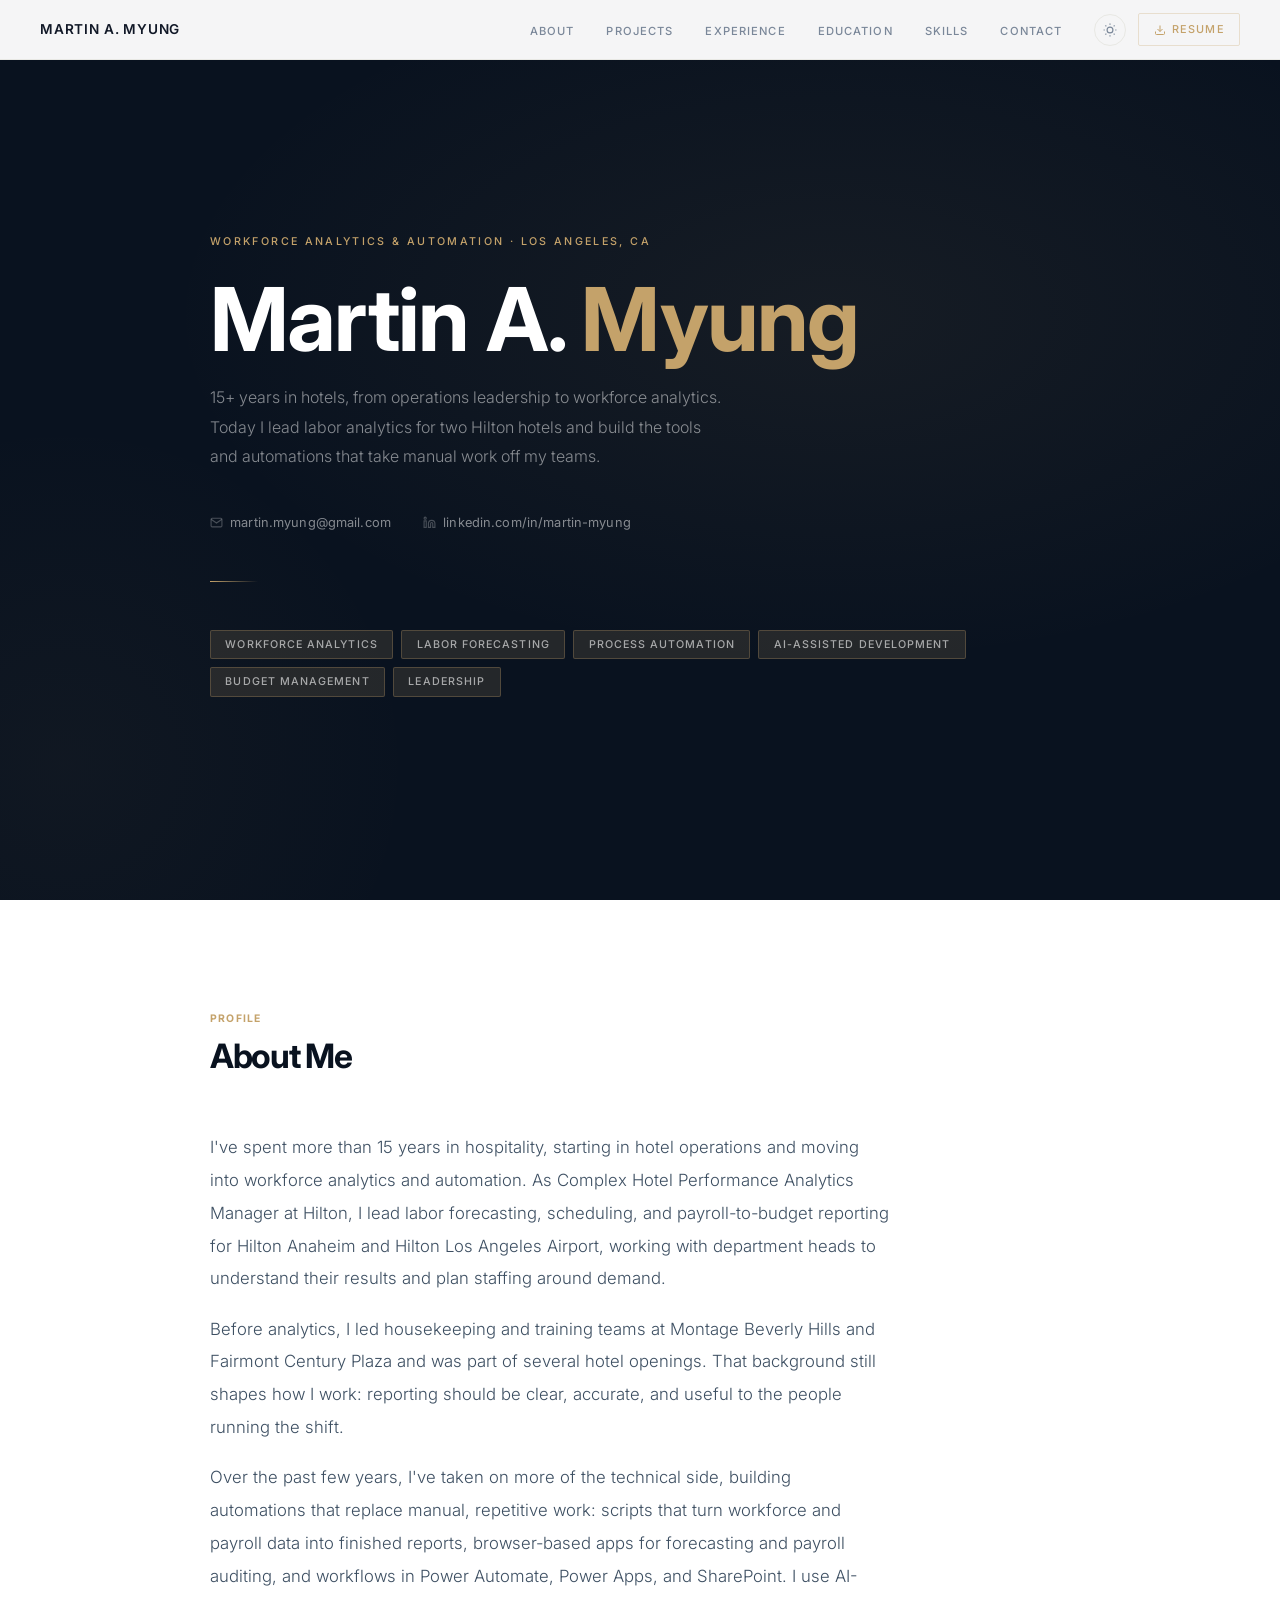
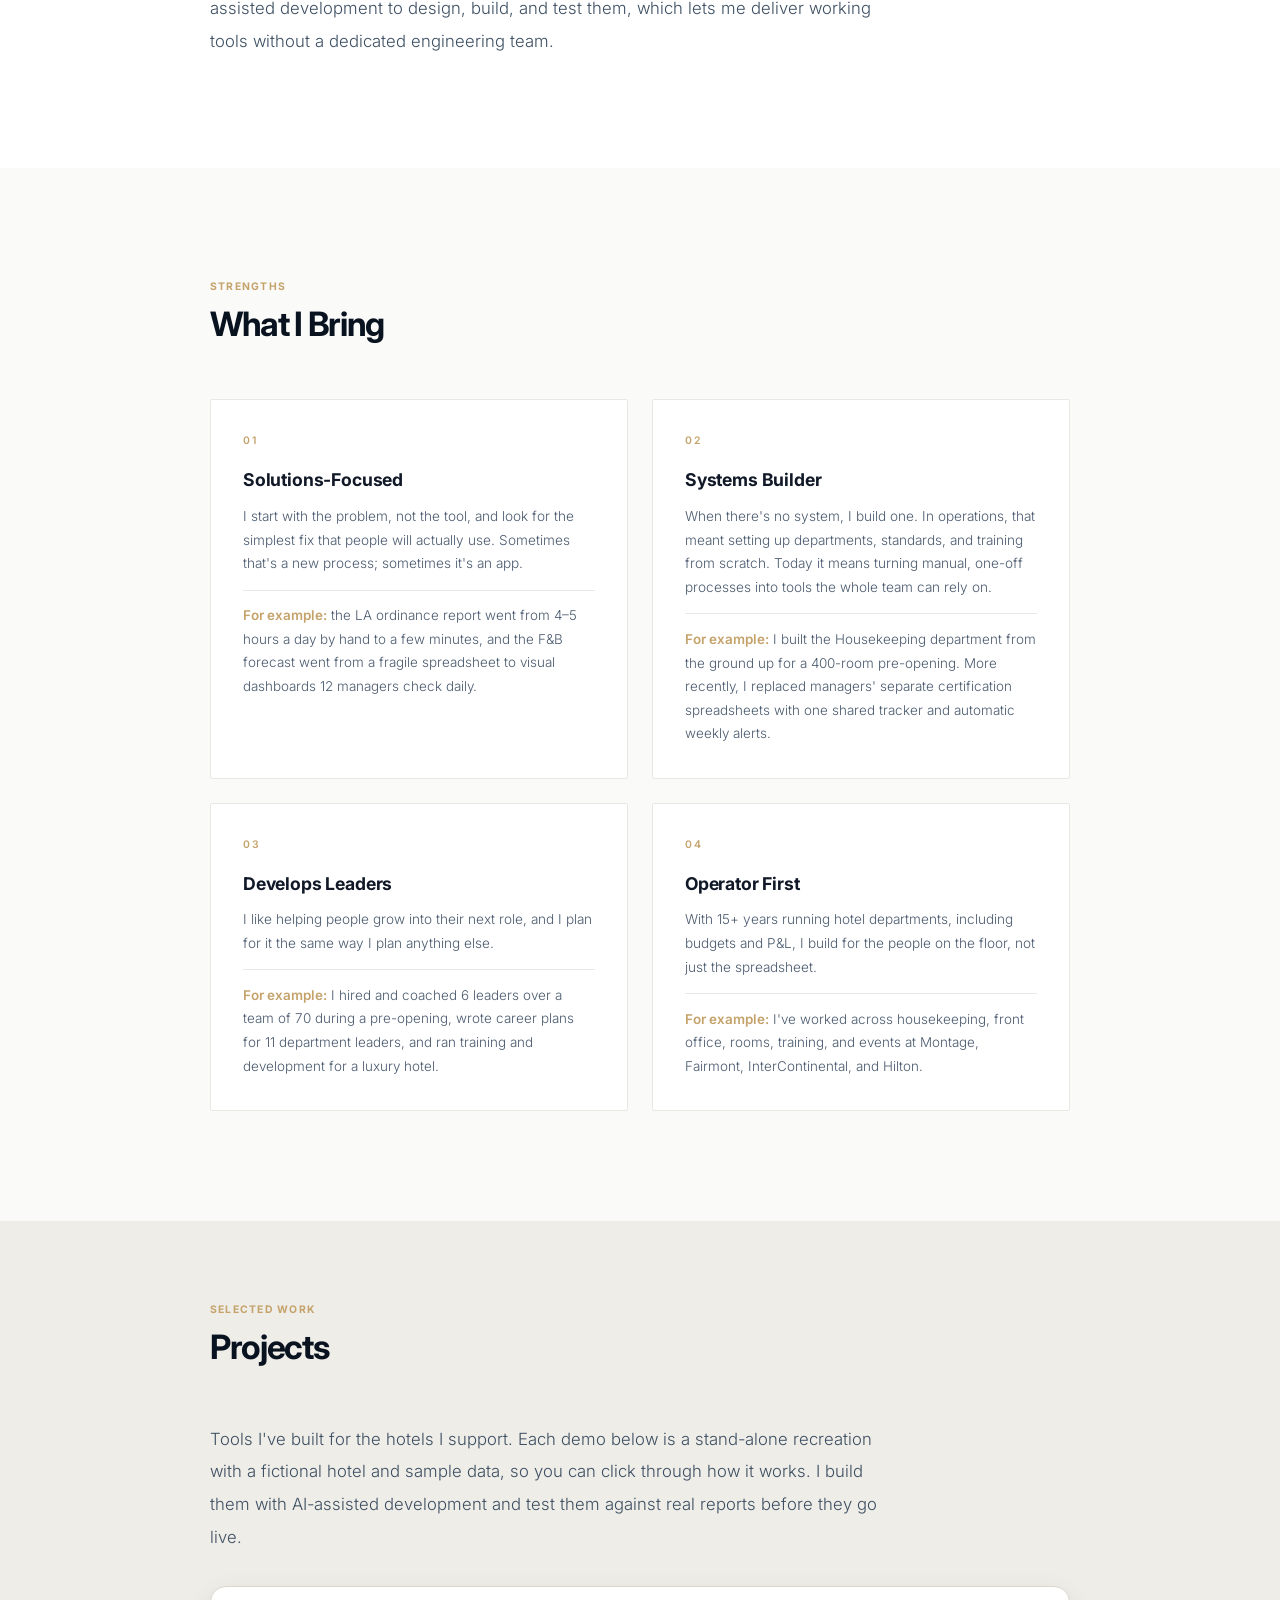
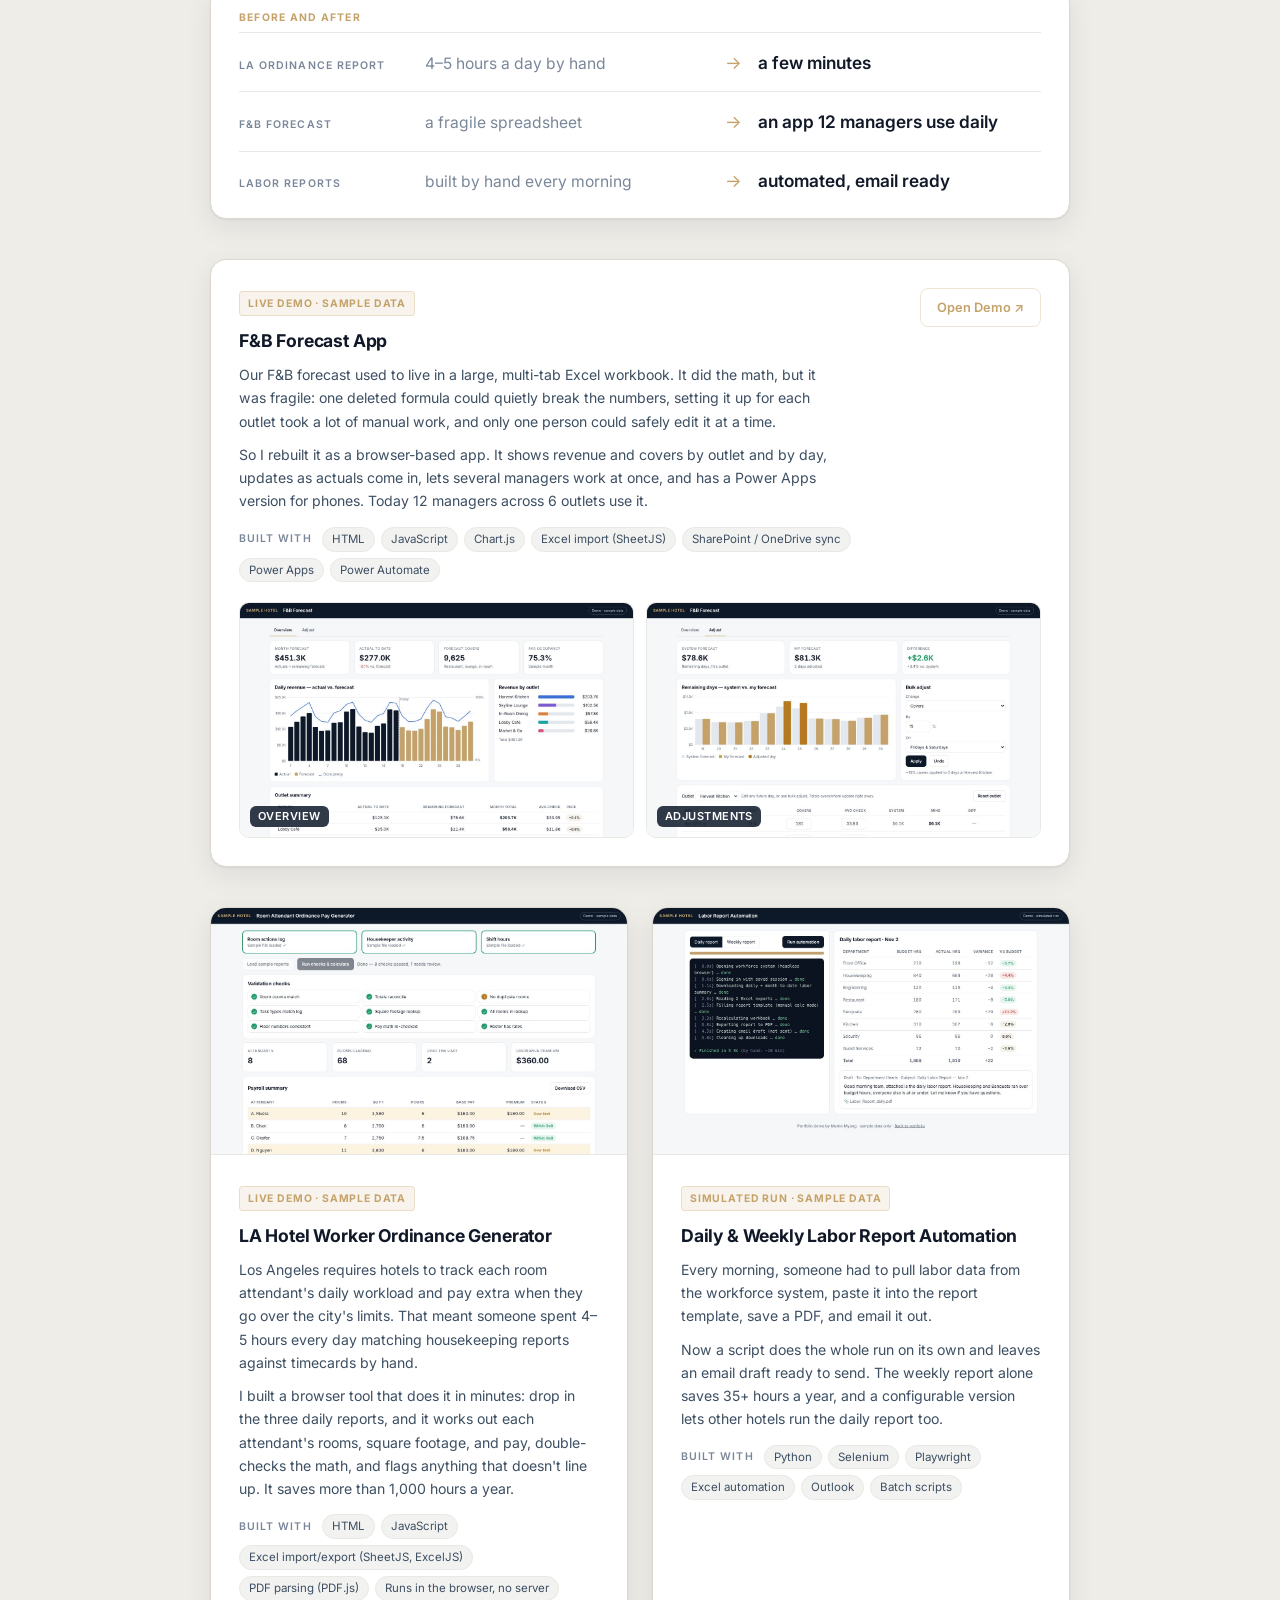
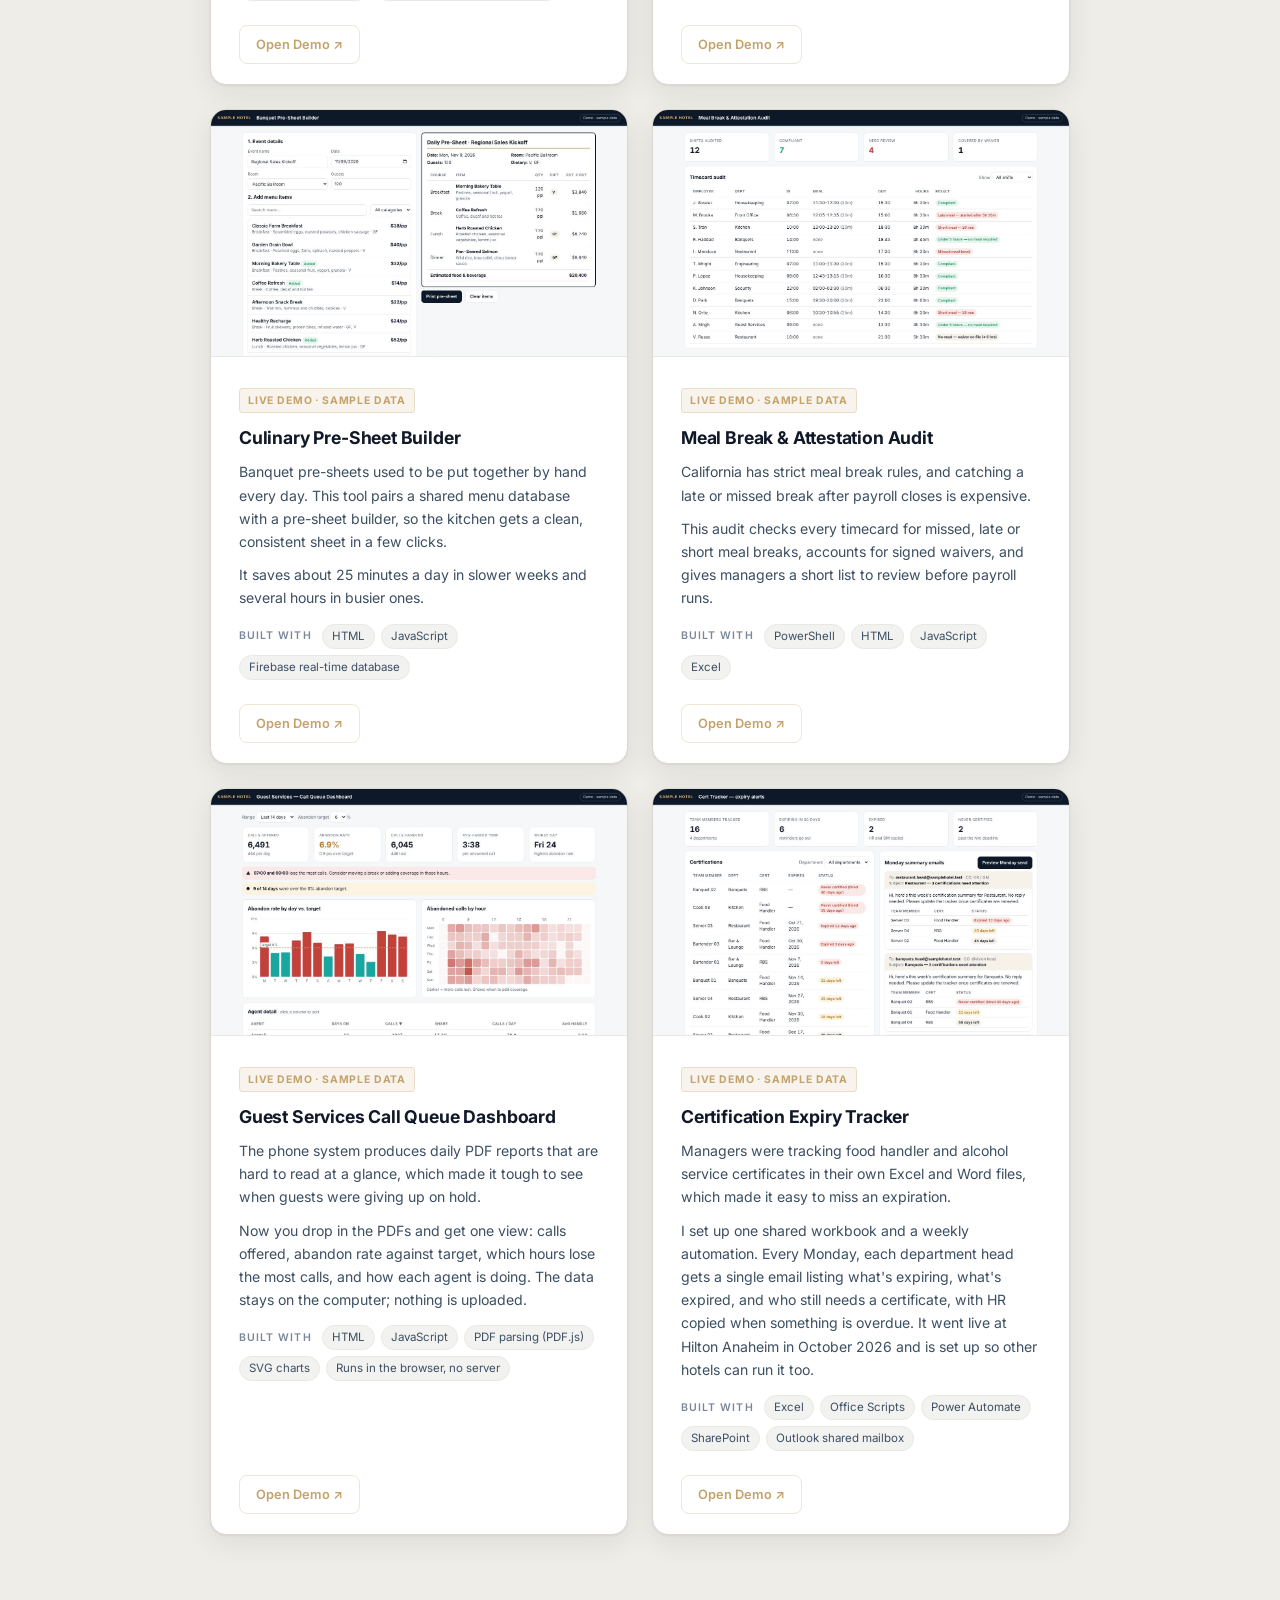
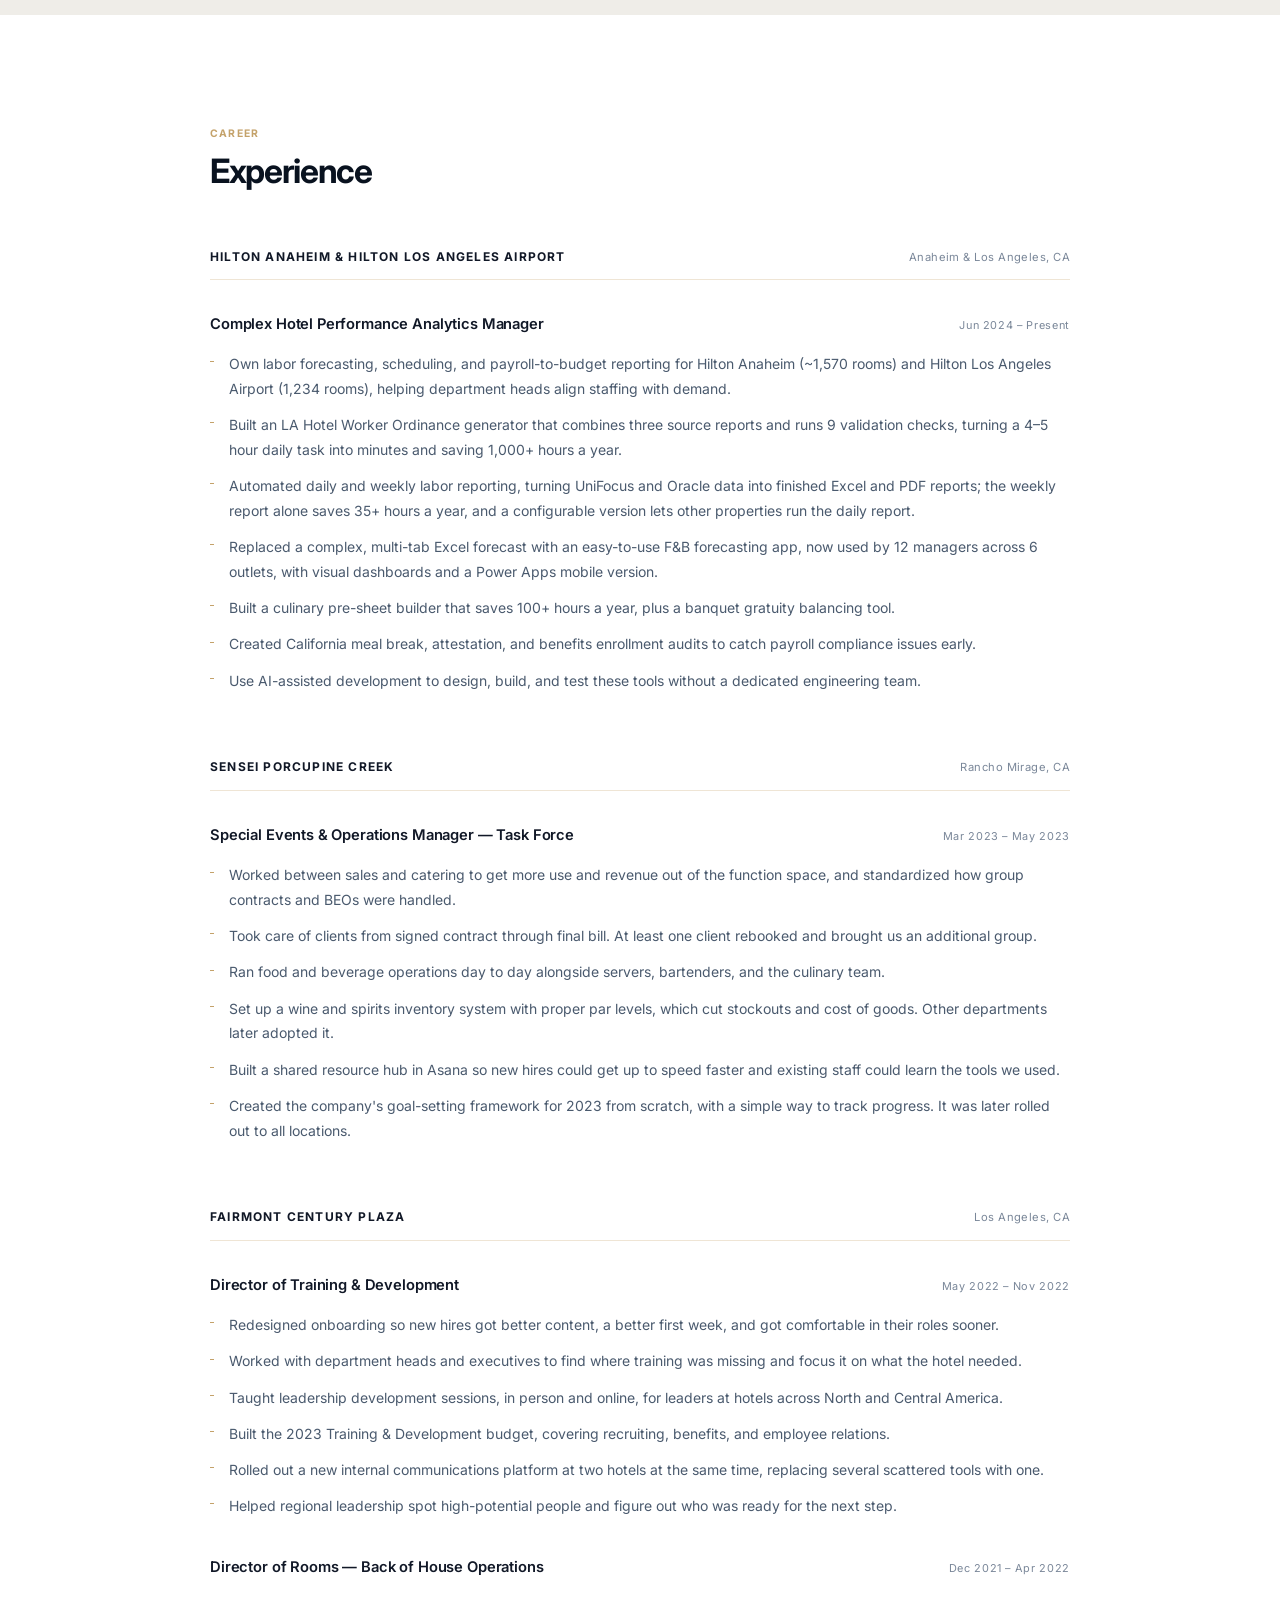
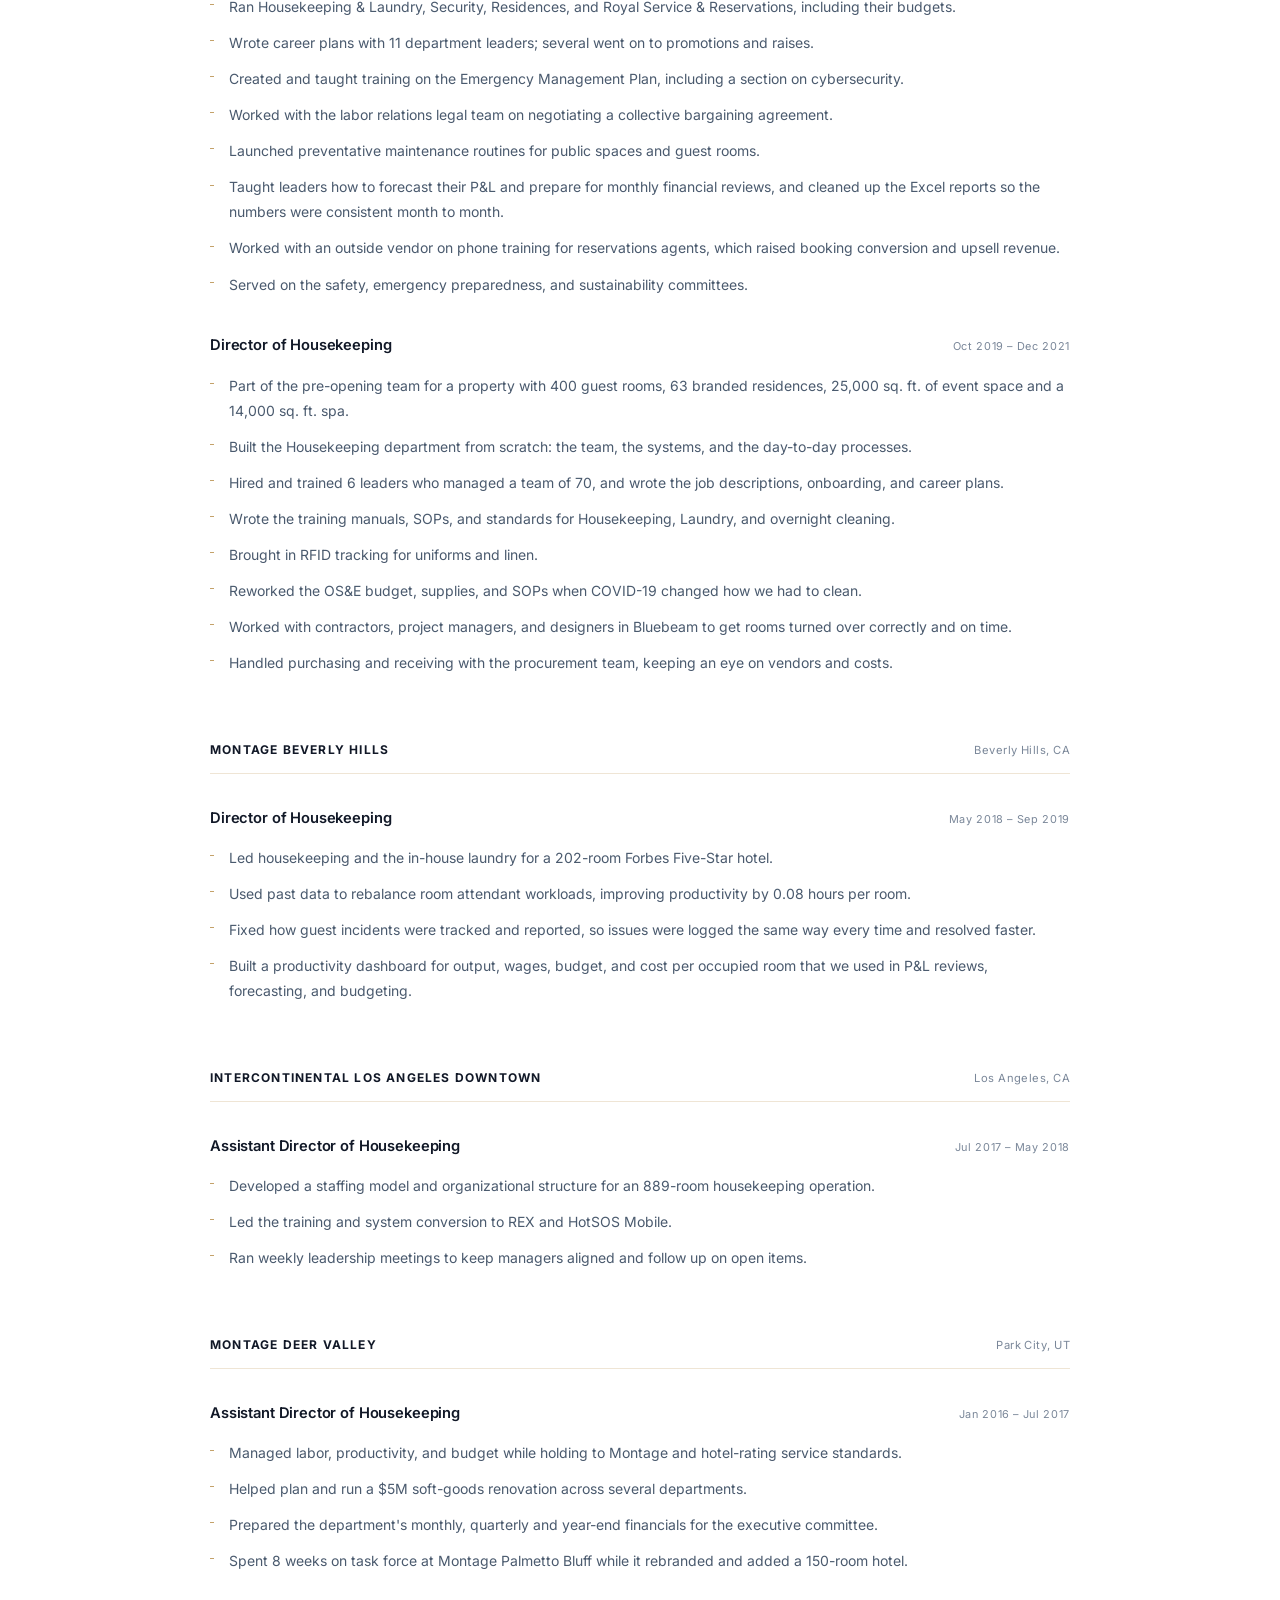
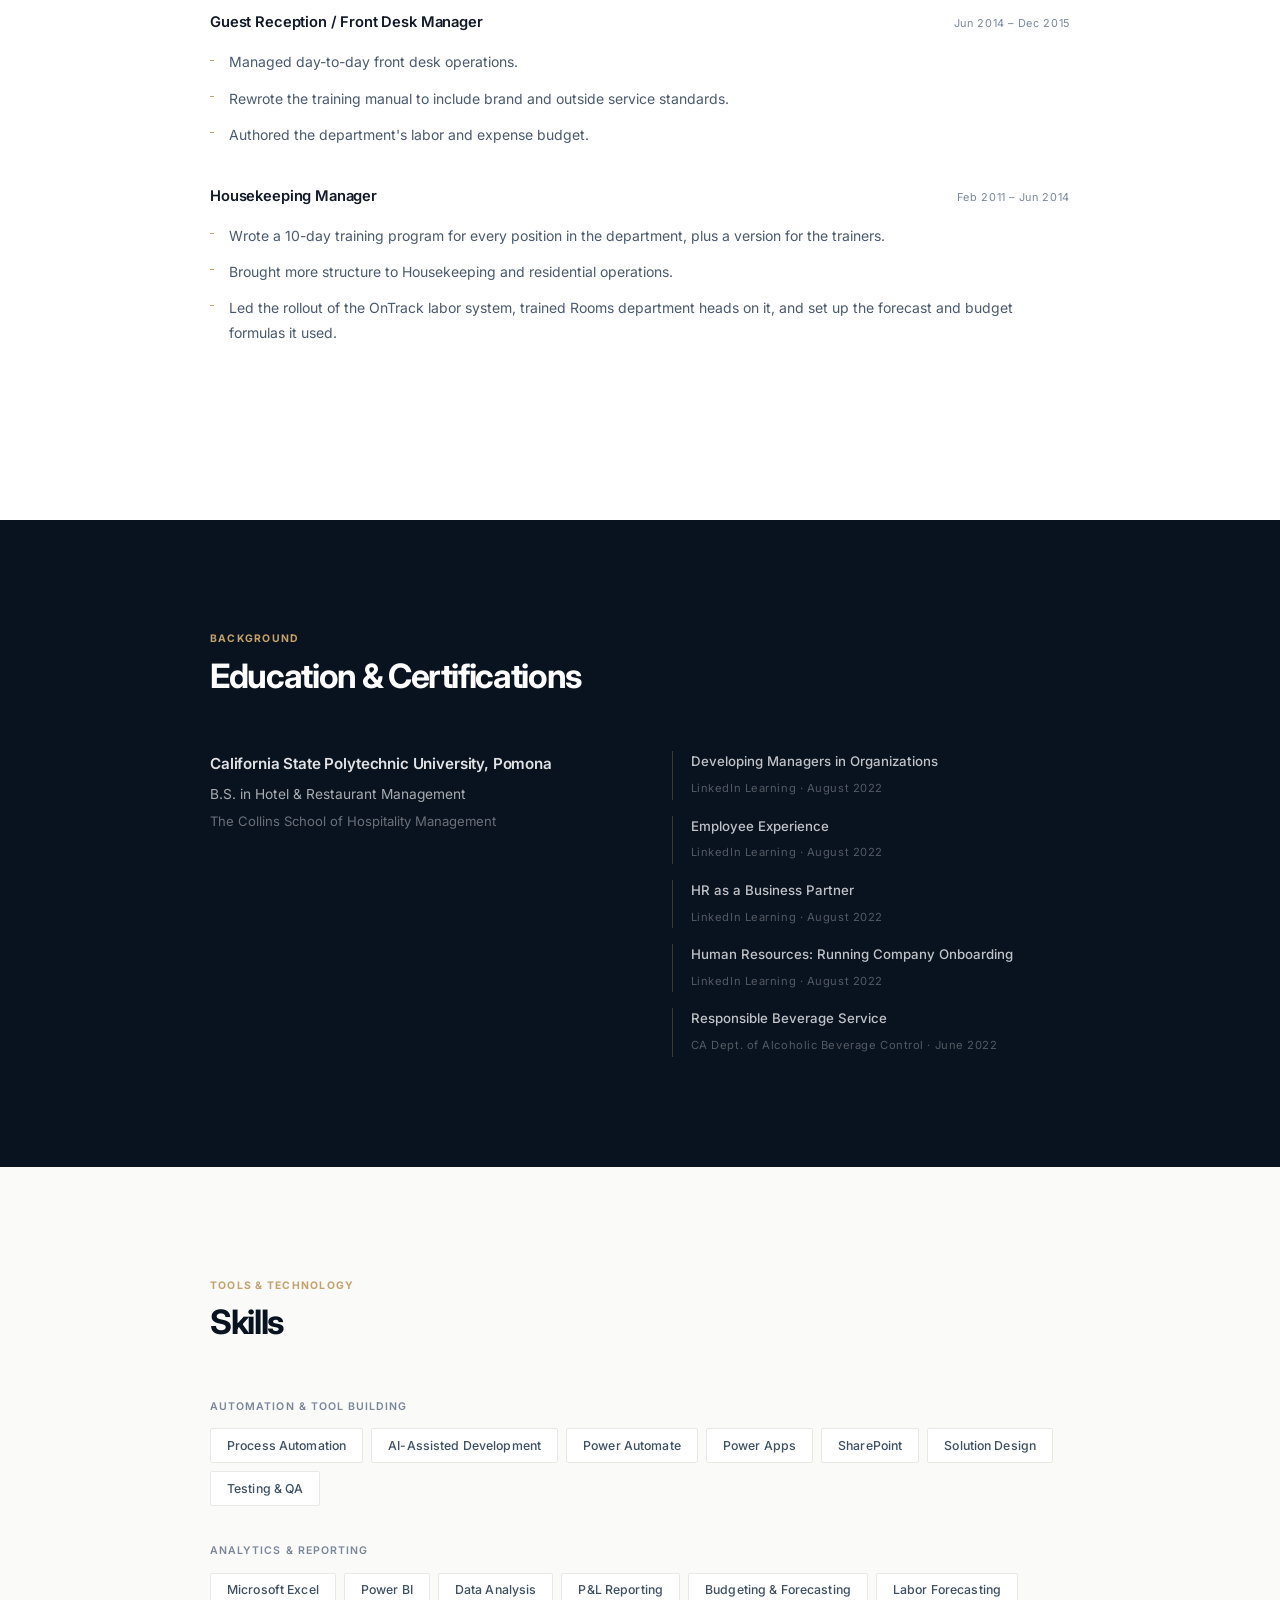
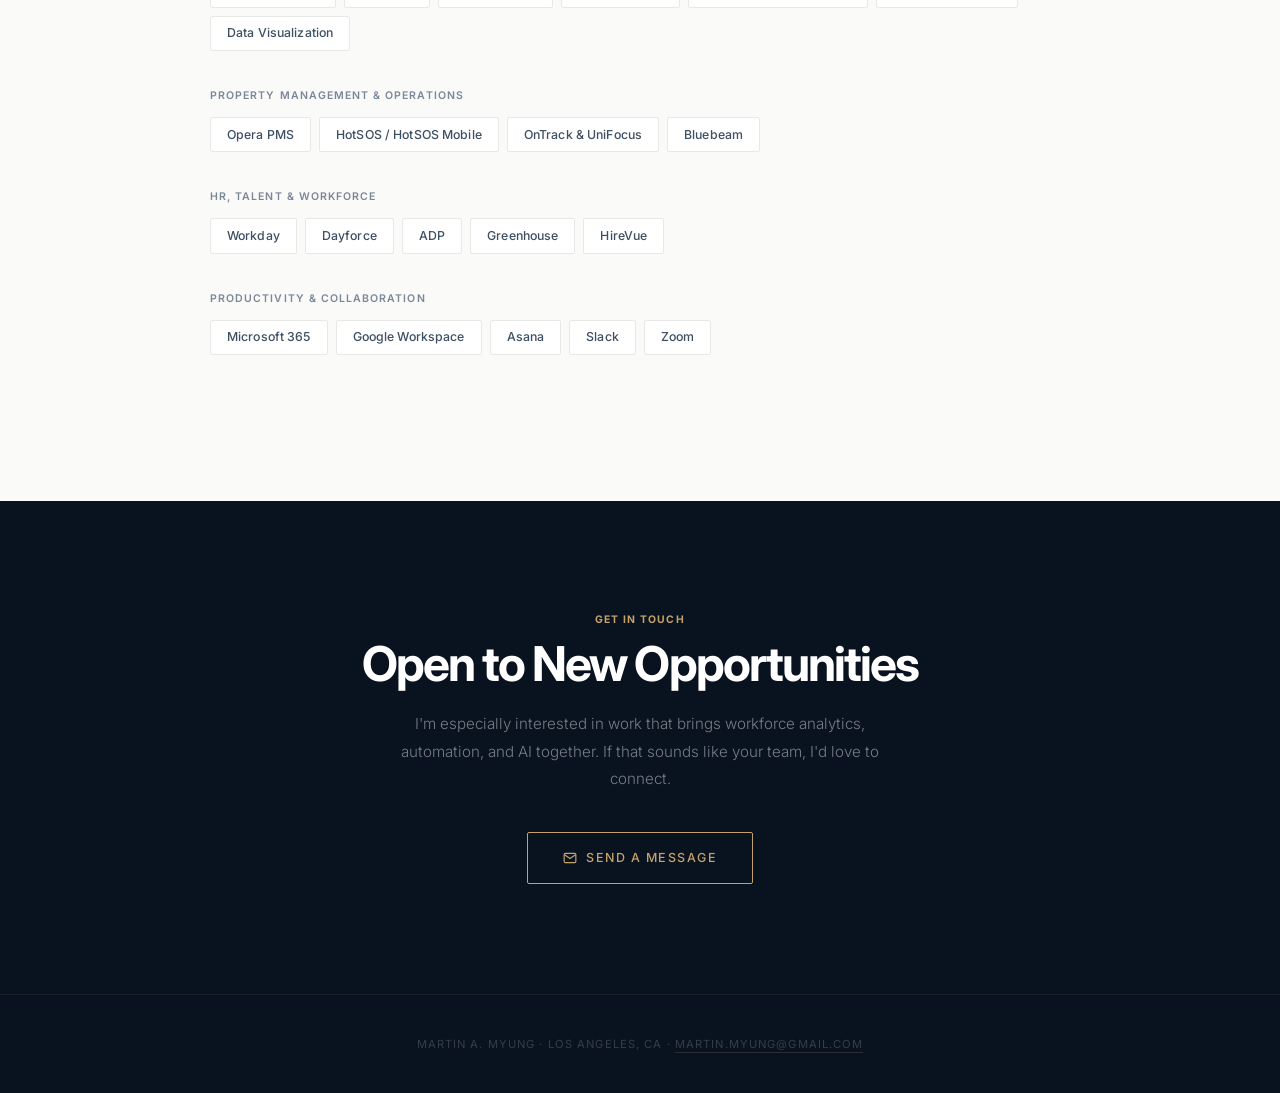
==== commit be8cdc5d: "Add PDF resume and link Resume button to it" ====
--- a/index.html
+++ b/index.html
@@ -121,6 +121,7 @@
     .icon-moon { display: none; }
     body.dark .icon-sun { display: none; }
     body.dark .icon-moon { display: block; }
+    a.nav-pdf { text-decoration: none; display: inline-flex; align-items: center; }
     .nav-pdf {
       background: none; border: 1px solid var(--gold-line);
       color: var(--gold); font-size: 0.68rem; font-weight: 500;
@@ -724,10 +725,10 @@
         <svg class="icon-sun" viewBox="0 0 24 24" fill="none" stroke="currentColor" stroke-width="2"><circle cx="12" cy="12" r="5"/><line x1="12" y1="1" x2="12" y2="3"/><line x1="12" y1="21" x2="12" y2="23"/><line x1="4.22" y1="4.22" x2="5.64" y2="5.64"/><line x1="18.36" y1="18.36" x2="19.78" y2="19.78"/><line x1="1" y1="12" x2="3" y2="12"/><line x1="21" y1="12" x2="23" y2="12"/><line x1="4.22" y1="19.78" x2="5.64" y2="18.36"/><line x1="18.36" y1="5.64" x2="19.78" y2="4.22"/></svg>
         <svg class="icon-moon" viewBox="0 0 24 24" fill="none" stroke="currentColor" stroke-width="2"><path d="M21 12.79A9 9 0 1111.21 3 7 7 0 0021 12.79z"/></svg>
       </button>
-      <button class="nav-pdf" onclick="window.print()">
+      <a class="nav-pdf" href="Martin-Myung-Resume.pdf" download>
         <svg viewBox="0 0 24 24" fill="none" stroke="currentColor" stroke-width="2"><path d="M21 15v4a2 2 0 01-2 2H5a2 2 0 01-2-2v-4"/><polyline points="7 10 12 15 17 10"/><line x1="12" y1="15" x2="12" y2="3"/></svg>
         Resume
-      </button>
+      </a>
     </div>
     <button class="hamburger" id="hamburger" aria-label="Open menu">
       <span></span><span></span><span></span>
@@ -748,10 +749,10 @@
       <svg class="icon-sun" viewBox="0 0 24 24" fill="none" stroke="currentColor" stroke-width="2"><circle cx="12" cy="12" r="5"/><line x1="12" y1="1" x2="12" y2="3"/><line x1="12" y1="21" x2="12" y2="23"/><line x1="4.22" y1="4.22" x2="5.64" y2="5.64"/><line x1="18.36" y1="18.36" x2="19.78" y2="19.78"/><line x1="1" y1="12" x2="3" y2="12"/><line x1="21" y1="12" x2="23" y2="12"/><line x1="4.22" y1="19.78" x2="5.64" y2="18.36"/><line x1="18.36" y1="5.64" x2="19.78" y2="4.22"/></svg>
       <svg class="icon-moon" viewBox="0 0 24 24" fill="none" stroke="currentColor" stroke-width="2"><path d="M21 12.79A9 9 0 1111.21 3 7 7 0 0021 12.79z"/></svg>
     </button>
-    <button class="nav-pdf" onclick="window.print(); closeMenu()">
+    <a class="nav-pdf" href="Martin-Myung-Resume.pdf" download onclick="closeMenu()">
       <svg viewBox="0 0 24 24" fill="none" stroke="currentColor" stroke-width="2"><path d="M21 15v4a2 2 0 01-2 2H5a2 2 0 01-2-2v-4"/><polyline points="7 10 12 15 17 10"/><line x1="12" y1="15" x2="12" y2="3"/></svg>
       Resume
-    </button>
+    </a>
   </div>
 </div>
 
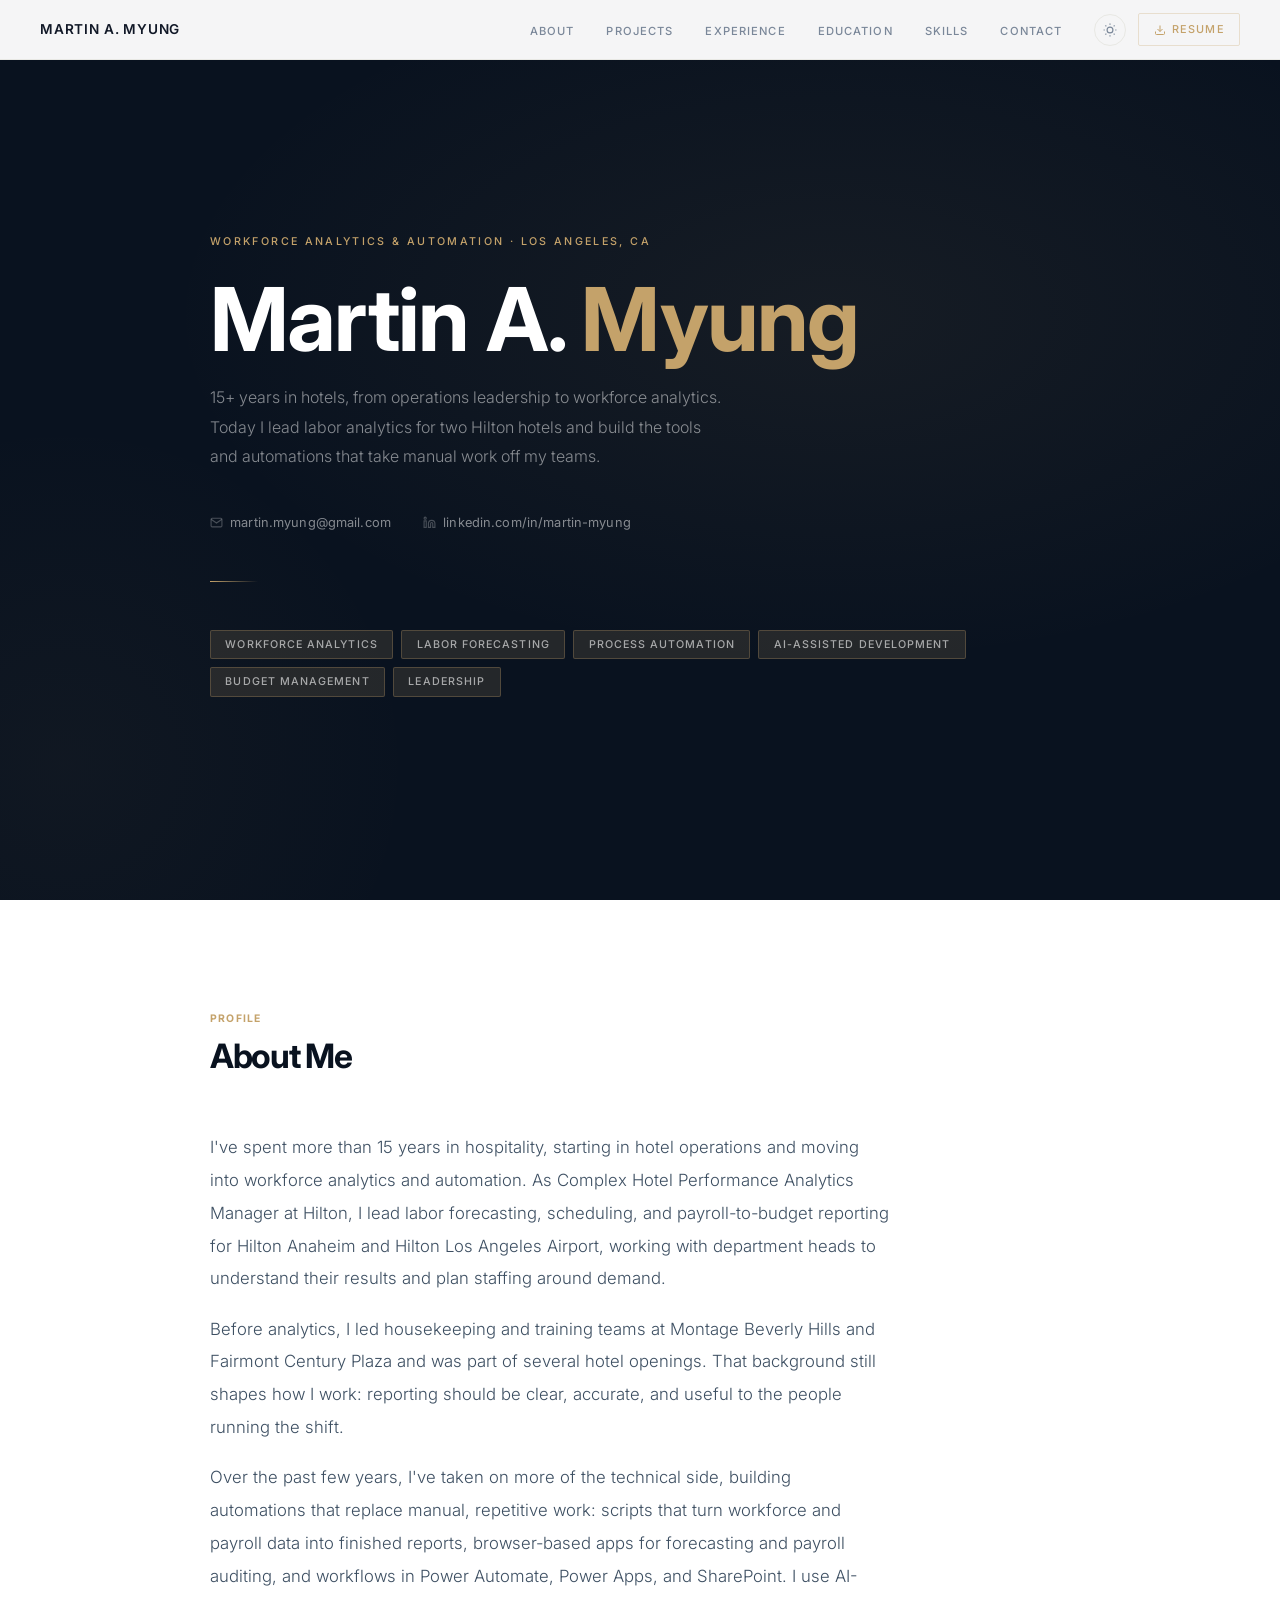
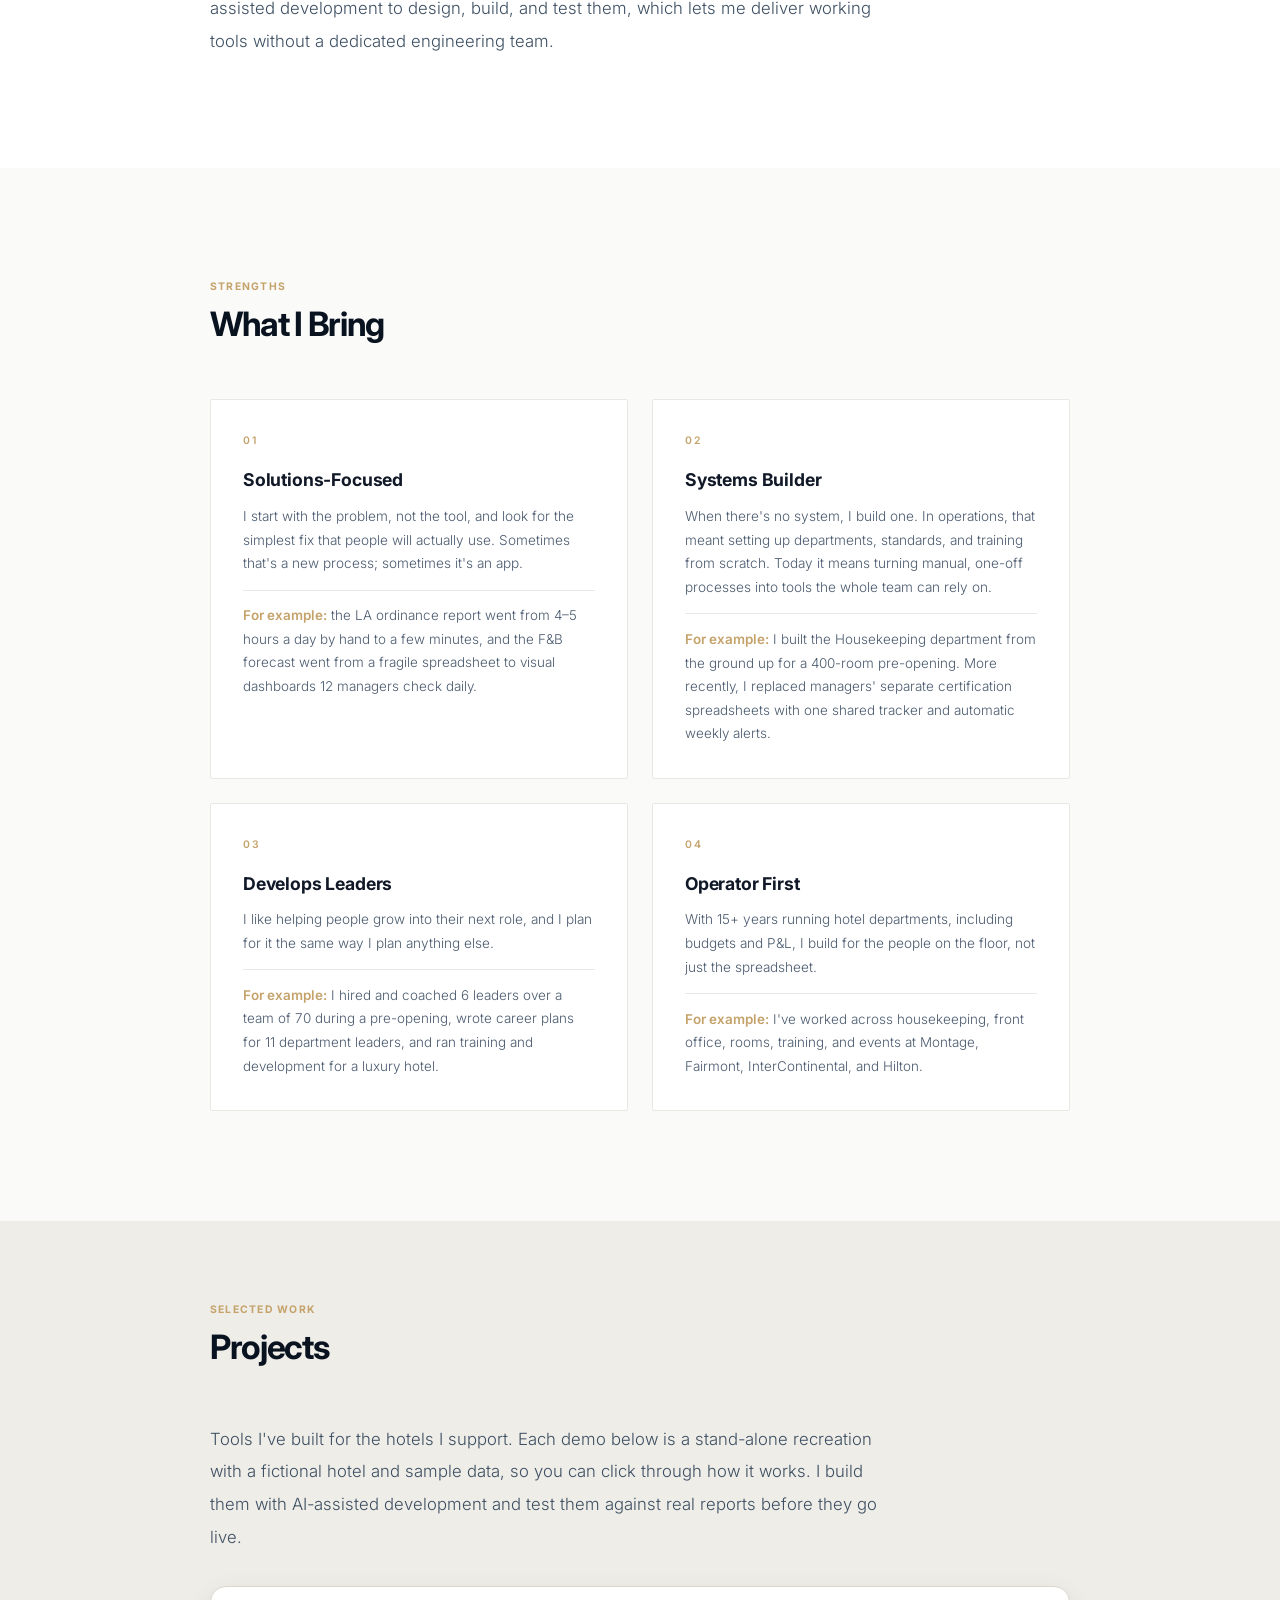
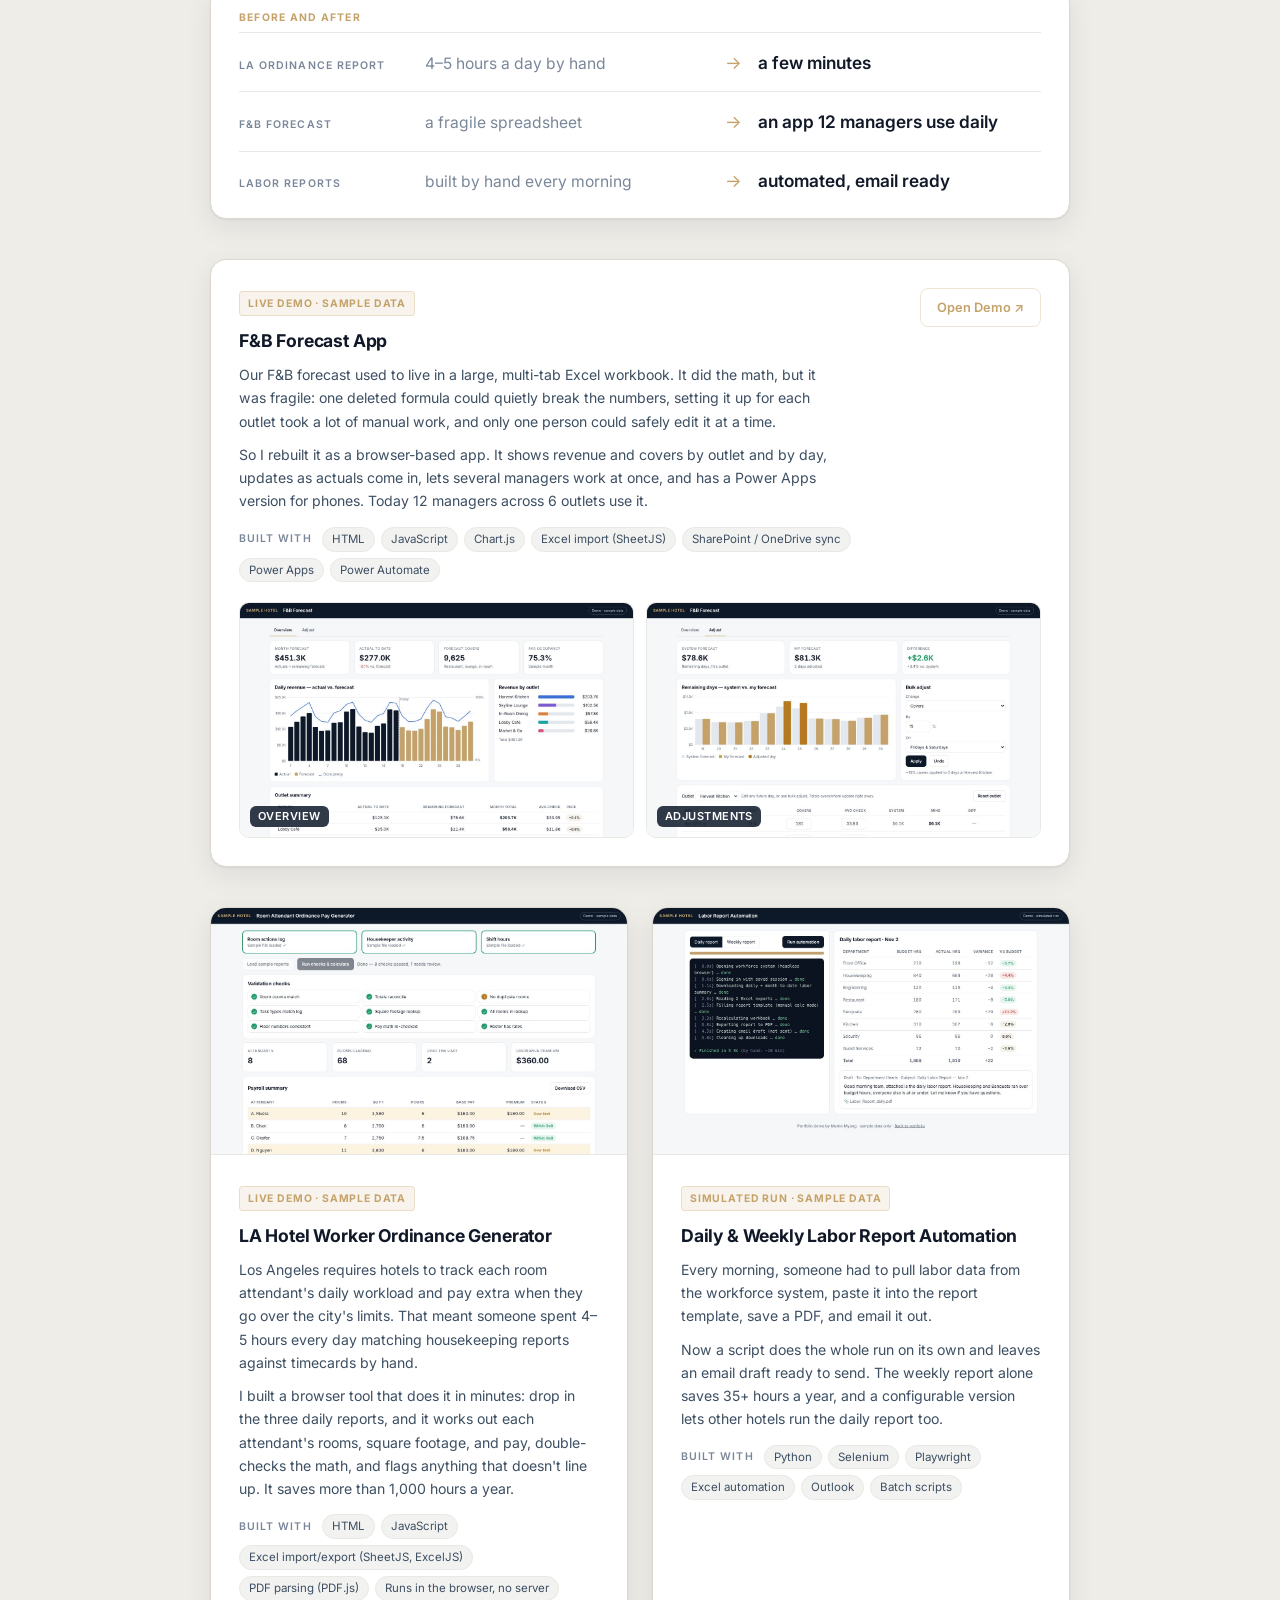
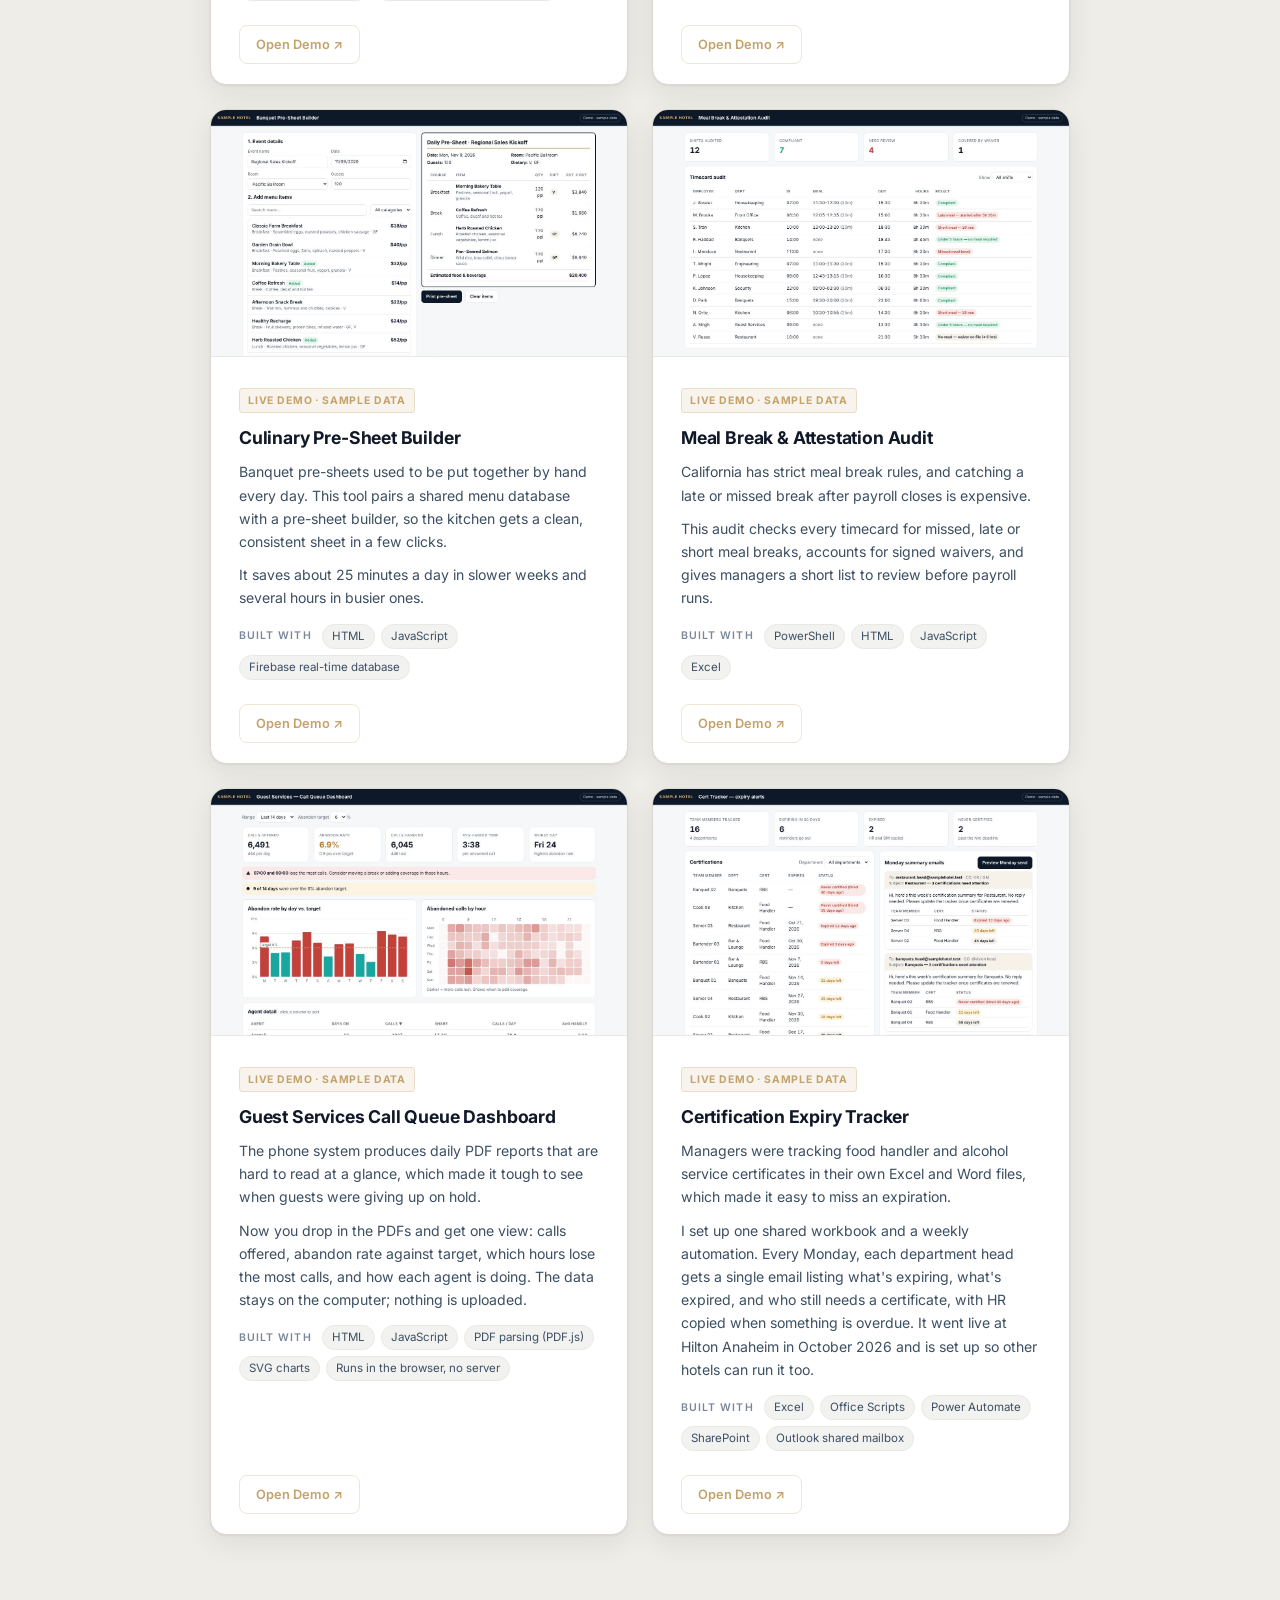
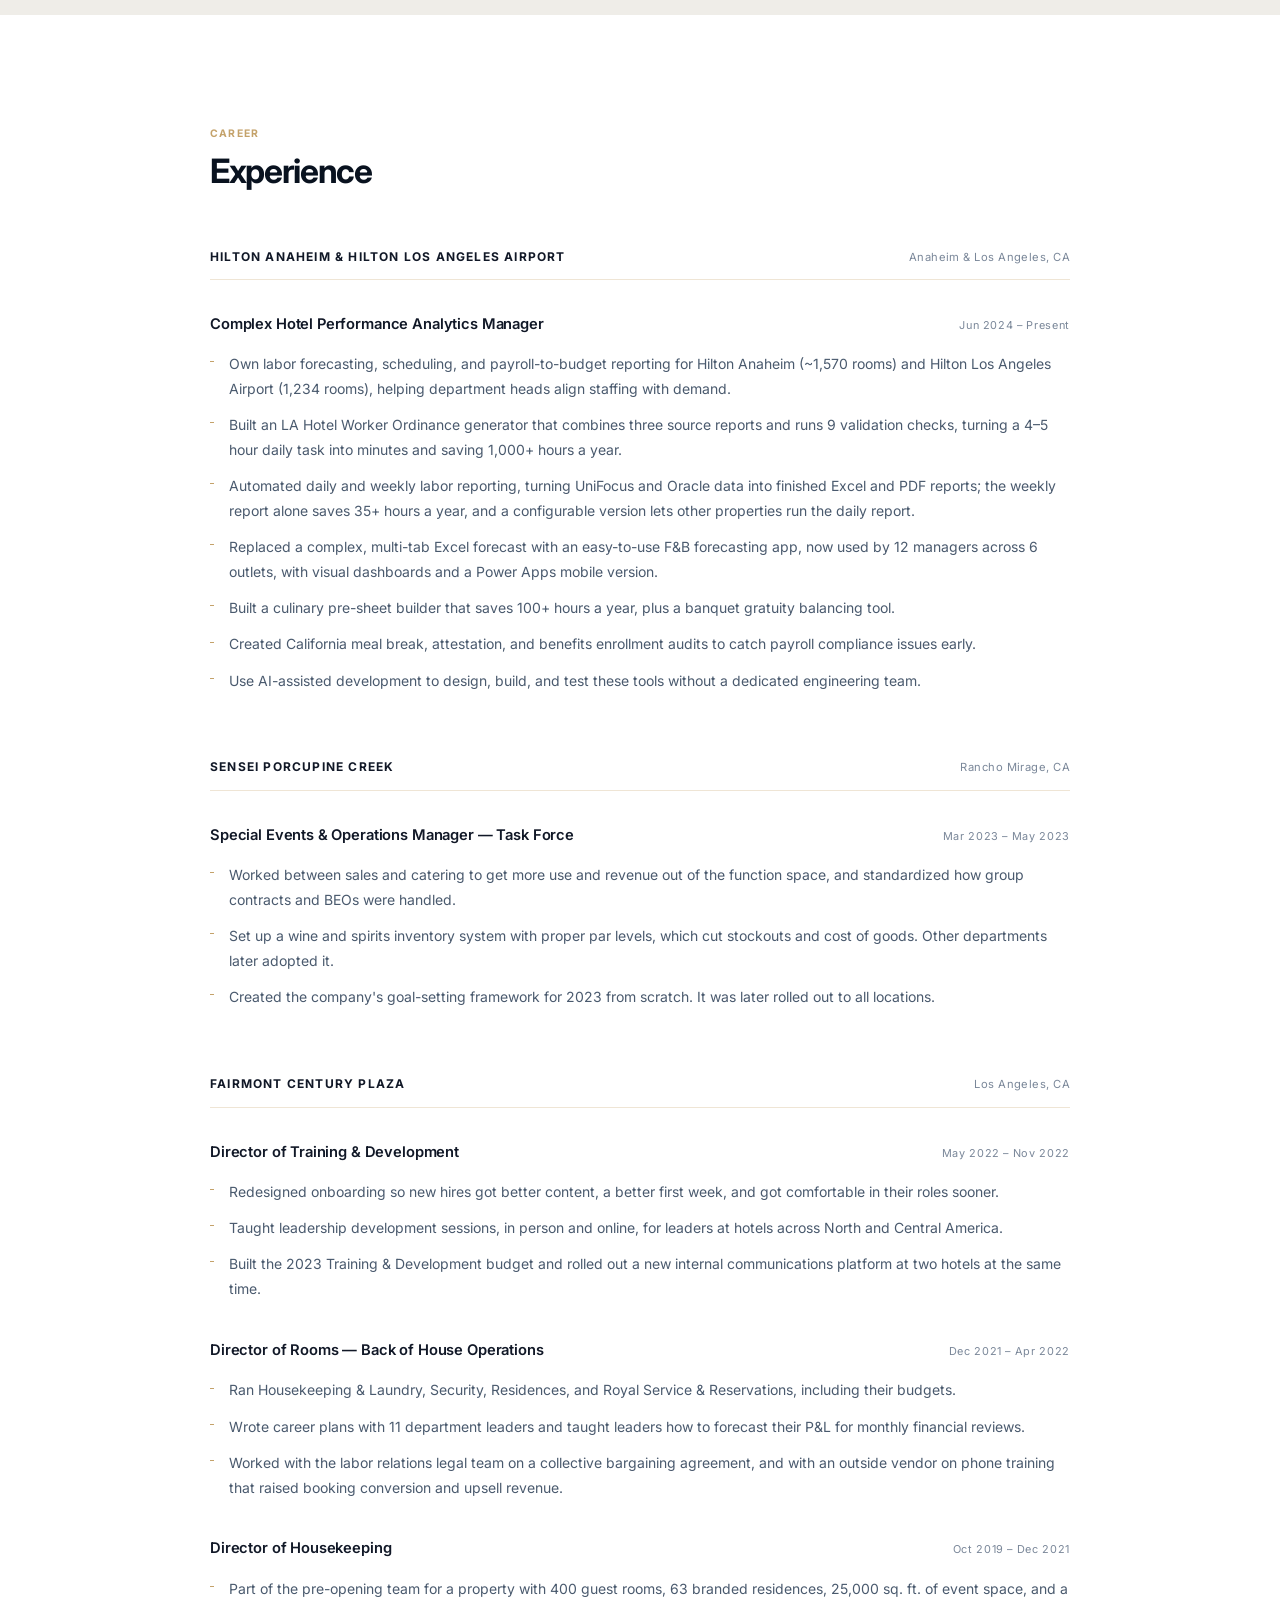
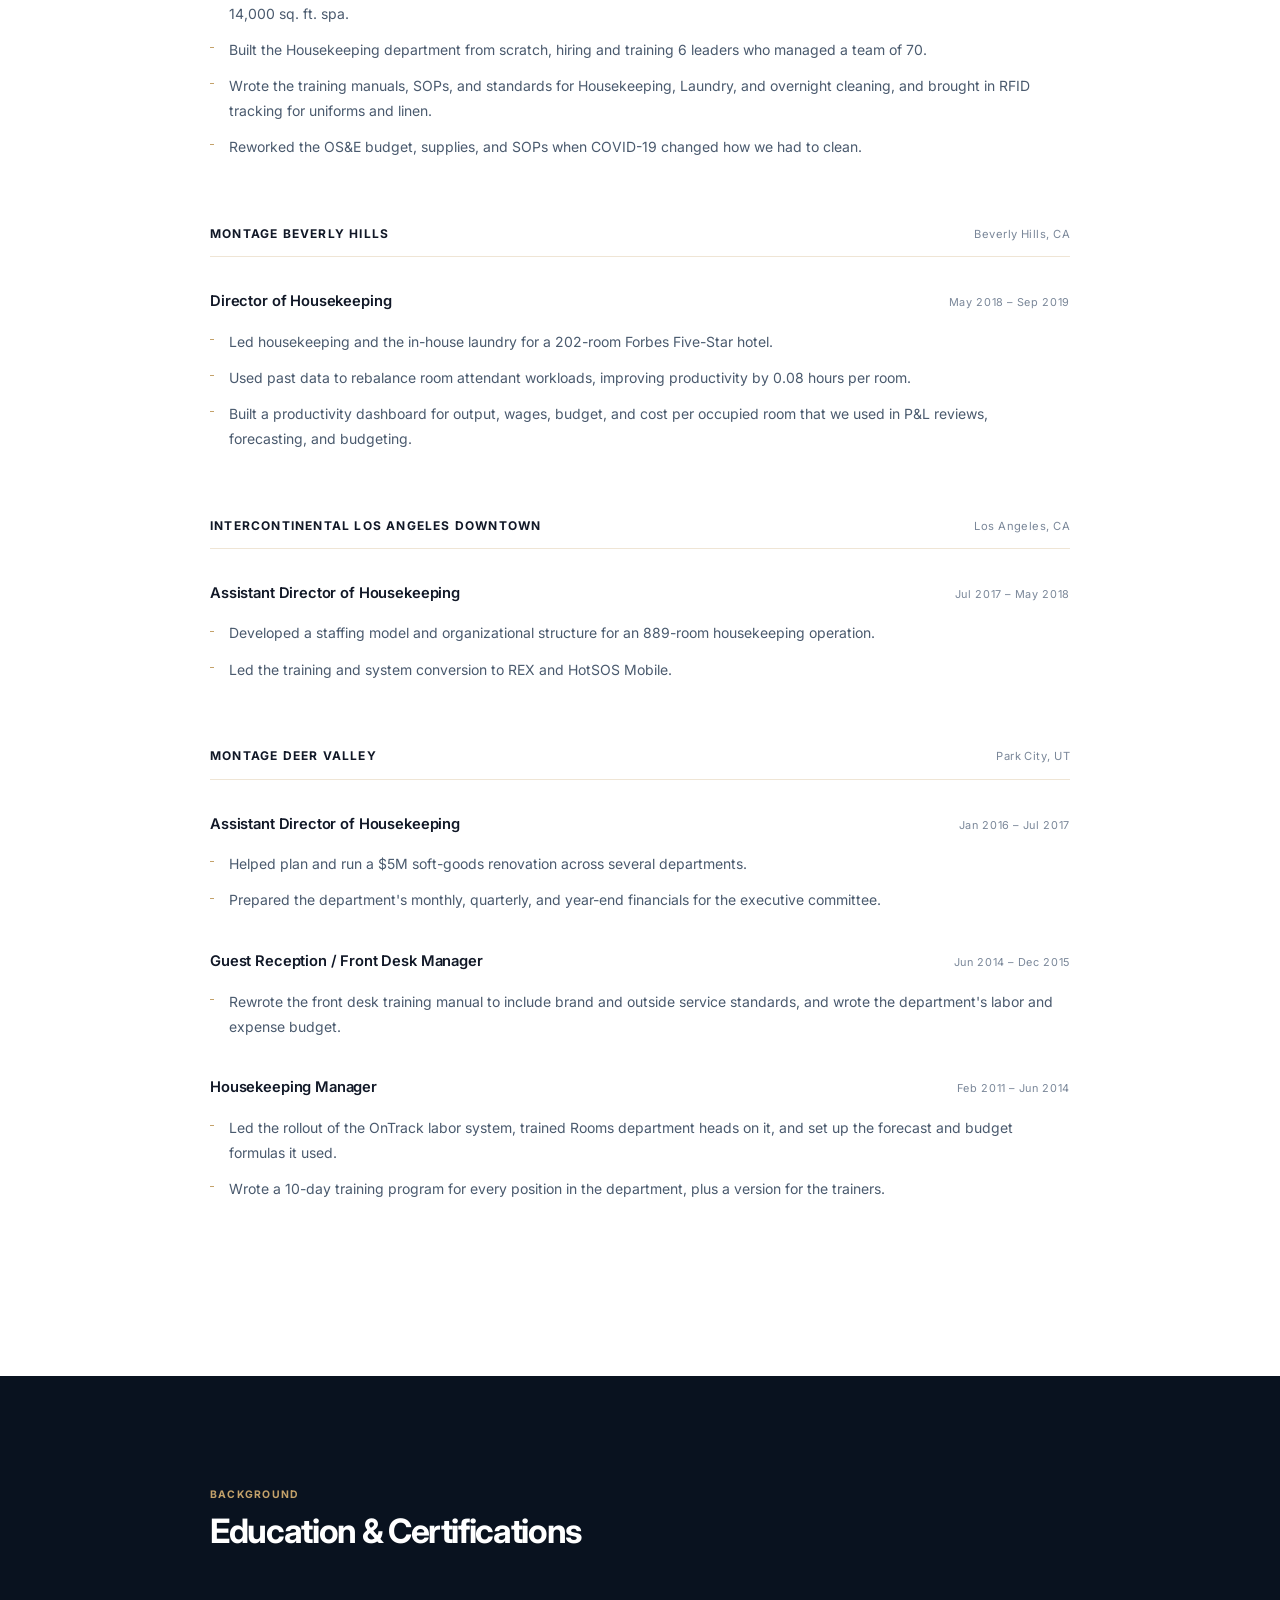
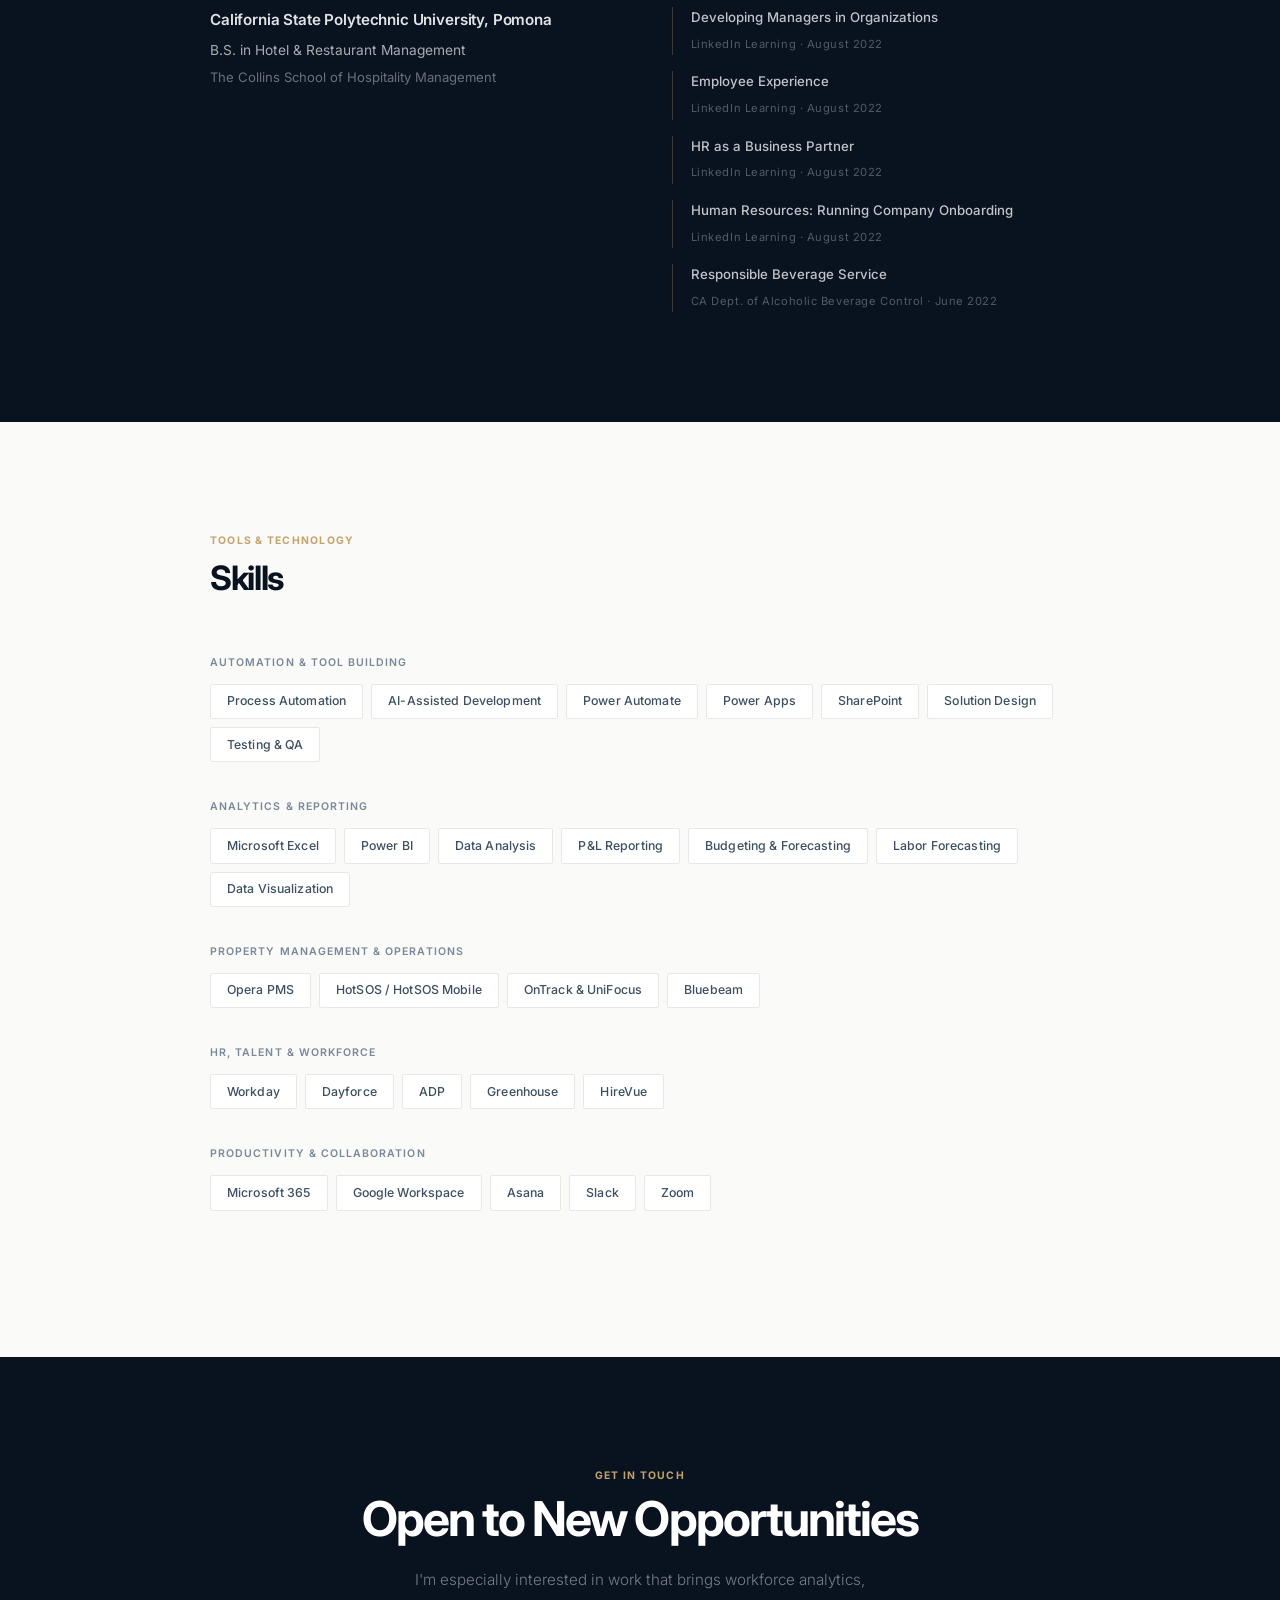
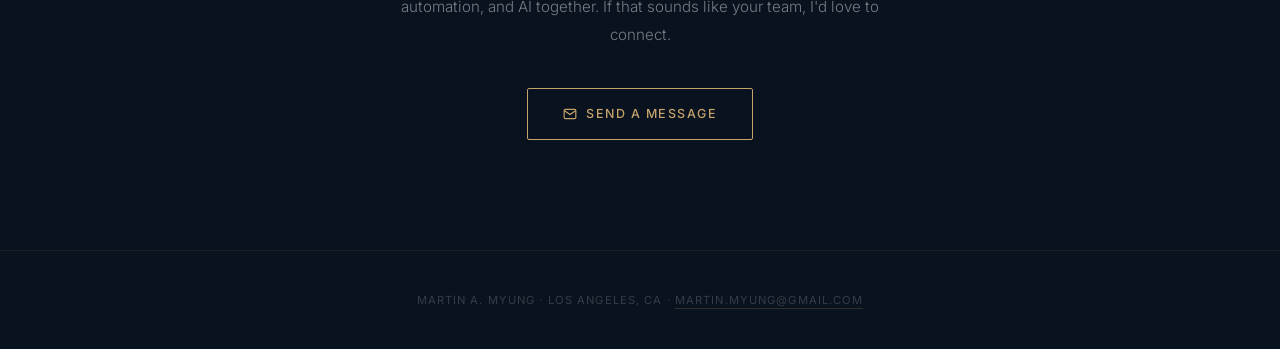
==== commit 63f471c3: "Trim older Experience bullets" ====
--- a/index.html
+++ b/index.html
@@ -1014,11 +1014,8 @@
         </div>
         <ul>
           <li>Worked between sales and catering to get more use and revenue out of the function space, and standardized how group contracts and BEOs were handled.</li>
-          <li>Took care of clients from signed contract through final bill. At least one client rebooked and brought us an additional group.</li>
-          <li>Ran food and beverage operations day to day alongside servers, bartenders, and the culinary team.</li>
           <li>Set up a wine and spirits inventory system with proper par levels, which cut stockouts and cost of goods. Other departments later adopted it.</li>
-          <li>Built a shared resource hub in Asana so new hires could get up to speed faster and existing staff could learn the tools we used.</li>
-          <li>Created the company's goal-setting framework for 2023 from scratch, with a simple way to track progress. It was later rolled out to all locations.</li>
+          <li>Created the company's goal-setting framework for 2023 from scratch. It was later rolled out to all locations.</li>
         </ul>
       </div>
     </div>
@@ -1036,11 +1033,8 @@
         </div>
         <ul>
           <li>Redesigned onboarding so new hires got better content, a better first week, and got comfortable in their roles sooner.</li>
-          <li>Worked with department heads and executives to find where training was missing and focus it on what the hotel needed.</li>
           <li>Taught leadership development sessions, in person and online, for leaders at hotels across North and Central America.</li>
-          <li>Built the 2023 Training &amp; Development budget, covering recruiting, benefits, and employee relations.</li>
-          <li>Rolled out a new internal communications platform at two hotels at the same time, replacing several scattered tools with one.</li>
-          <li>Helped regional leadership spot high-potential people and figure out who was ready for the next step.</li>
+          <li>Built the 2023 Training &amp; Development budget and rolled out a new internal communications platform at two hotels at the same time.</li>
         </ul>
       </div>
 
@@ -1051,13 +1045,8 @@
         </div>
         <ul>
           <li>Ran Housekeeping &amp; Laundry, Security, Residences, and Royal Service &amp; Reservations, including their budgets.</li>
-          <li>Wrote career plans with 11 department leaders; several went on to promotions and raises.</li>
-          <li>Created and taught training on the Emergency Management Plan, including a section on cybersecurity.</li>
-          <li>Worked with the labor relations legal team on negotiating a collective bargaining agreement.</li>
-          <li>Launched preventative maintenance routines for public spaces and guest rooms.</li>
-          <li>Taught leaders how to forecast their P&amp;L and prepare for monthly financial reviews, and cleaned up the Excel reports so the numbers were consistent month to month.</li>
-          <li>Worked with an outside vendor on phone training for reservations agents, which raised booking conversion and upsell revenue.</li>
-          <li>Served on the safety, emergency preparedness, and sustainability committees.</li>
+          <li>Wrote career plans with 11 department leaders and taught leaders how to forecast their P&amp;L for monthly financial reviews.</li>
+          <li>Worked with the labor relations legal team on a collective bargaining agreement, and with an outside vendor on phone training that raised booking conversion and upsell revenue.</li>
         </ul>
       </div>
 
@@ -1067,14 +1056,10 @@
           <span class="role-dates">Oct 2019 – Dec 2021</span>
         </div>
         <ul>
-          <li>Part of the pre-opening team for a property with 400 guest rooms, 63 branded residences, 25,000 sq. ft. of event space and a 14,000 sq. ft. spa.</li>
-          <li>Built the Housekeeping department from scratch: the team, the systems, and the day-to-day processes.</li>
-          <li>Hired and trained 6 leaders who managed a team of 70, and wrote the job descriptions, onboarding, and career plans.</li>
-          <li>Wrote the training manuals, SOPs, and standards for Housekeeping, Laundry, and overnight cleaning.</li>
-          <li>Brought in RFID tracking for uniforms and linen.</li>
+          <li>Part of the pre-opening team for a property with 400 guest rooms, 63 branded residences, 25,000 sq. ft. of event space, and a 14,000 sq. ft. spa.</li>
+          <li>Built the Housekeeping department from scratch, hiring and training 6 leaders who managed a team of 70.</li>
+          <li>Wrote the training manuals, SOPs, and standards for Housekeeping, Laundry, and overnight cleaning, and brought in RFID tracking for uniforms and linen.</li>
           <li>Reworked the OS&amp;E budget, supplies, and SOPs when COVID-19 changed how we had to clean.</li>
-          <li>Worked with contractors, project managers, and designers in Bluebeam to get rooms turned over correctly and on time.</li>
-          <li>Handled purchasing and receiving with the procurement team, keeping an eye on vendors and costs.</li>
         </ul>
       </div>
     </div>
@@ -1092,7 +1077,6 @@
         <ul>
           <li>Led housekeeping and the in-house laundry for a 202-room Forbes Five-Star hotel.</li>
           <li>Used past data to rebalance room attendant workloads, improving productivity by 0.08 hours per room.</li>
-          <li>Fixed how guest incidents were tracked and reported, so issues were logged the same way every time and resolved faster.</li>
           <li>Built a productivity dashboard for output, wages, budget, and cost per occupied room that we used in P&amp;L reviews, forecasting, and budgeting.</li>
         </ul>
       </div>
@@ -1111,7 +1095,6 @@
         <ul>
           <li>Developed a staffing model and organizational structure for an 889-room housekeeping operation.</li>
           <li>Led the training and system conversion to REX and HotSOS Mobile.</li>
-          <li>Ran weekly leadership meetings to keep managers aligned and follow up on open items.</li>
         </ul>
       </div>
     </div>
@@ -1128,10 +1111,8 @@
           <span class="role-dates">Jan 2016 – Jul 2017</span>
         </div>
         <ul>
-          <li>Managed labor, productivity, and budget while holding to Montage and hotel-rating service standards.</li>
           <li>Helped plan and run a $5M soft-goods renovation across several departments.</li>
-          <li>Prepared the department's monthly, quarterly and year-end financials for the executive committee.</li>
-          <li>Spent 8 weeks on task force at Montage Palmetto Bluff while it rebranded and added a 150-room hotel.</li>
+          <li>Prepared the department's monthly, quarterly, and year-end financials for the executive committee.</li>
         </ul>
       </div>
 
@@ -1141,9 +1122,7 @@
           <span class="role-dates">Jun 2014 – Dec 2015</span>
         </div>
         <ul>
-          <li>Managed day-to-day front desk operations.</li>
-          <li>Rewrote the training manual to include brand and outside service standards.</li>
-          <li>Authored the department's labor and expense budget.</li>
+          <li>Rewrote the front desk training manual to include brand and outside service standards, and wrote the department's labor and expense budget.</li>
         </ul>
       </div>
 
@@ -1153,9 +1132,8 @@
           <span class="role-dates">Feb 2011 – Jun 2014</span>
         </div>
         <ul>
+          <li>Led the rollout of the OnTrack labor system, trained Rooms department heads on it, and set up the forecast and budget formulas it used.</li>
           <li>Wrote a 10-day training program for every position in the department, plus a version for the trainers.</li>
-          <li>Brought more structure to Housekeeping and residential operations.</li>
-          <li>Led the rollout of the OnTrack labor system, trained Rooms department heads on it, and set up the forecast and budget formulas it used.</li>
         </ul>
       </div>
     </div>
